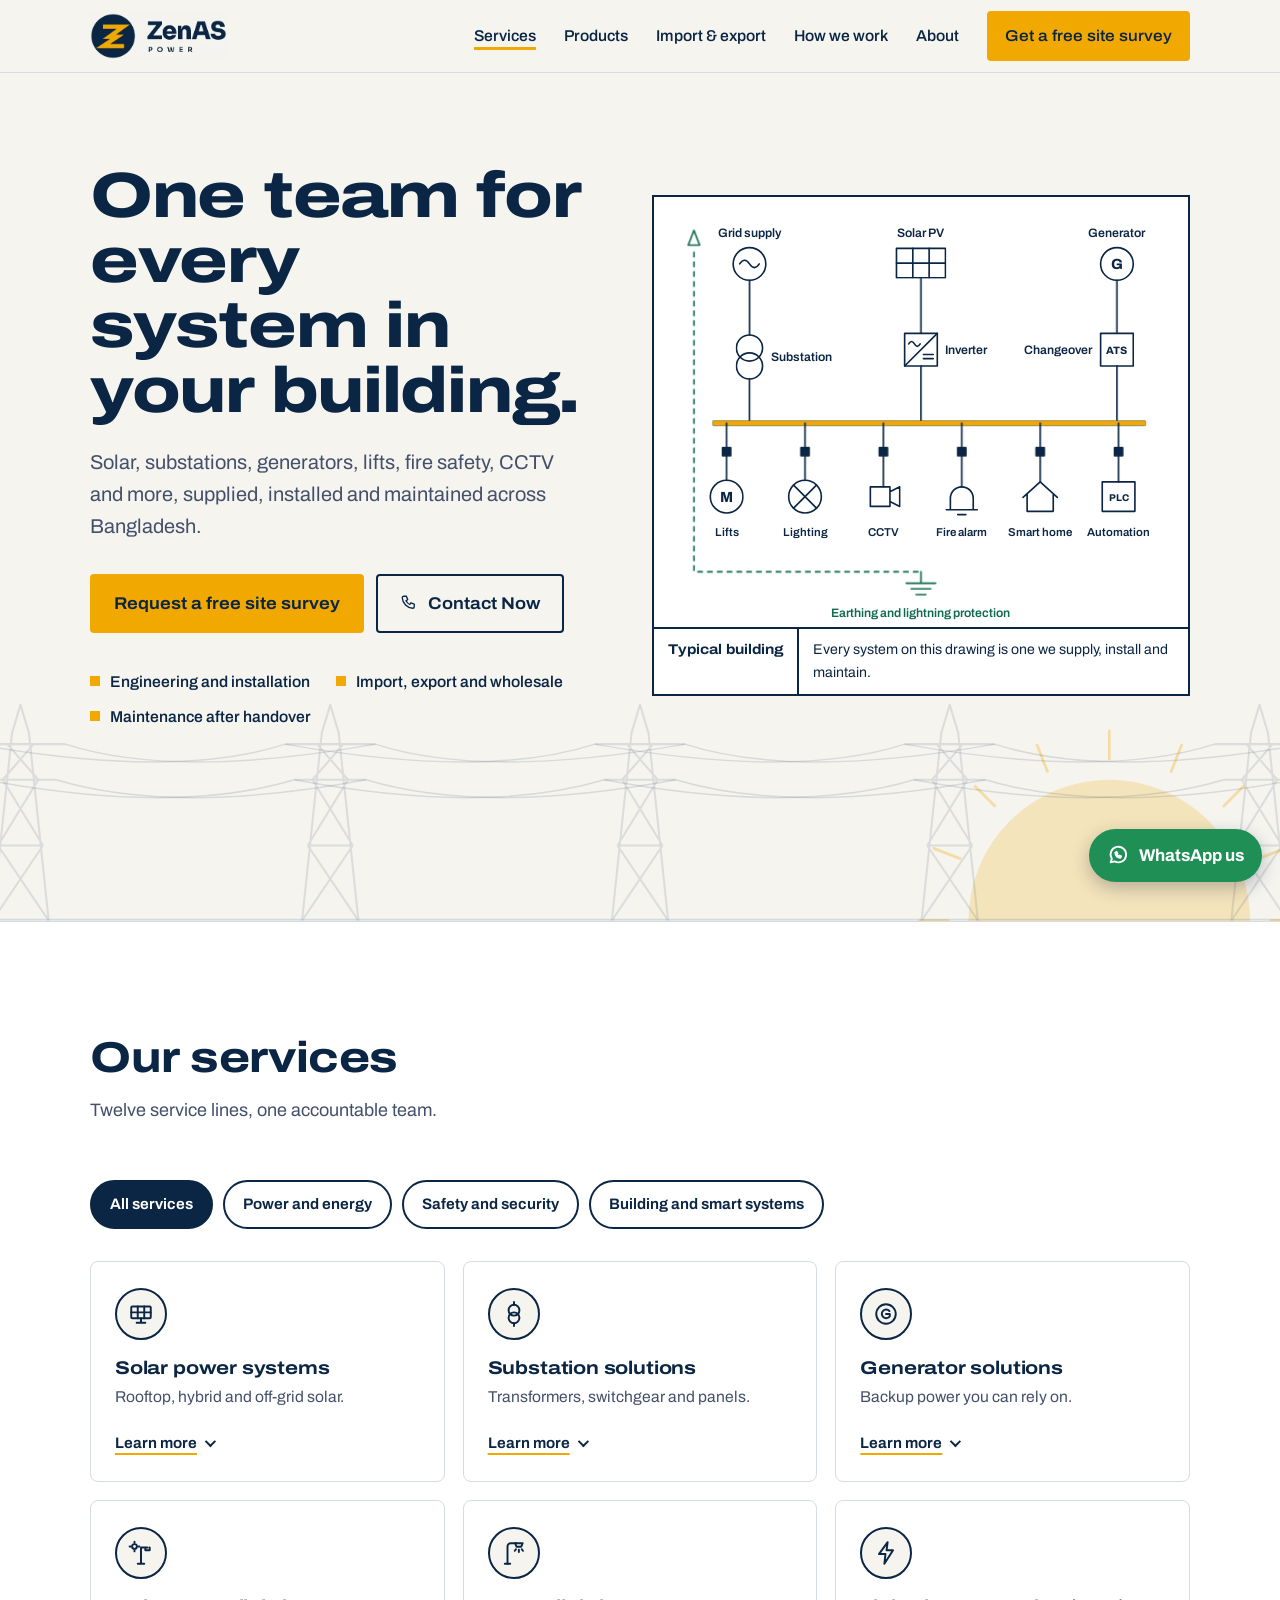
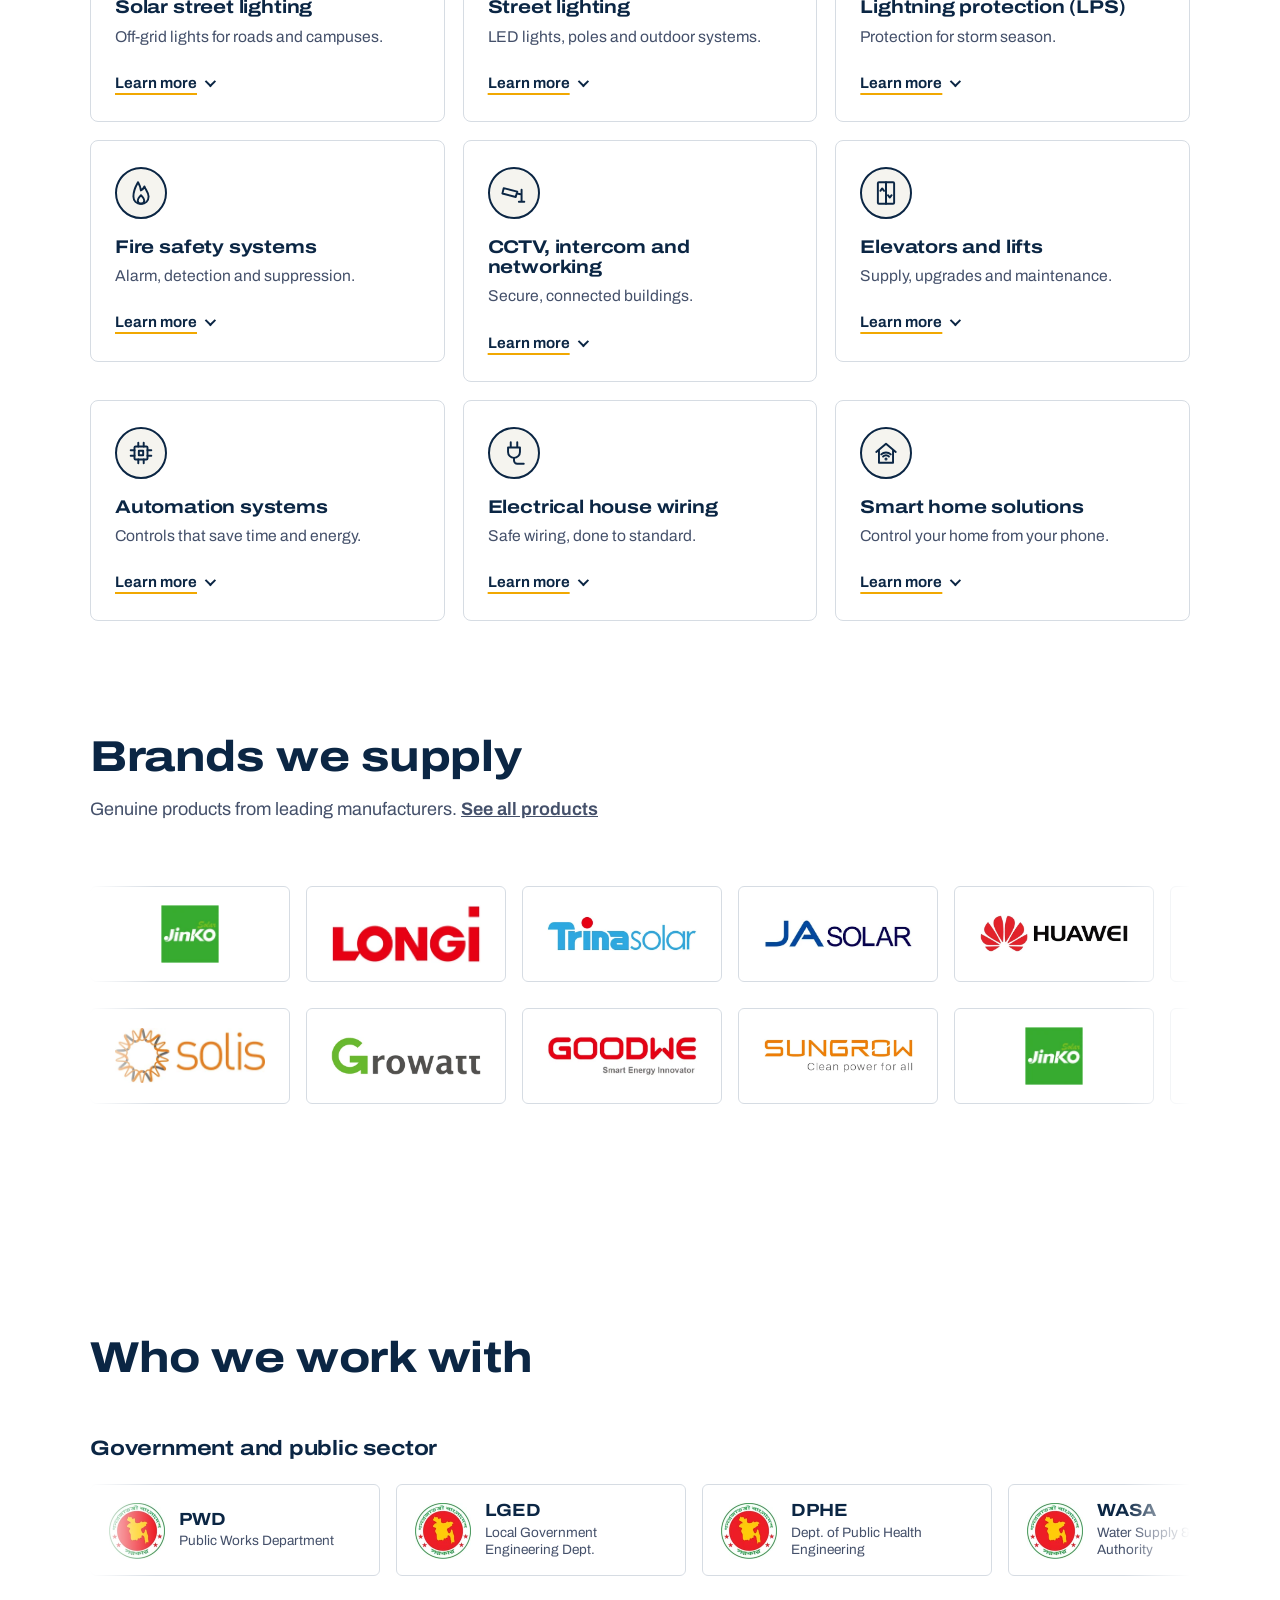
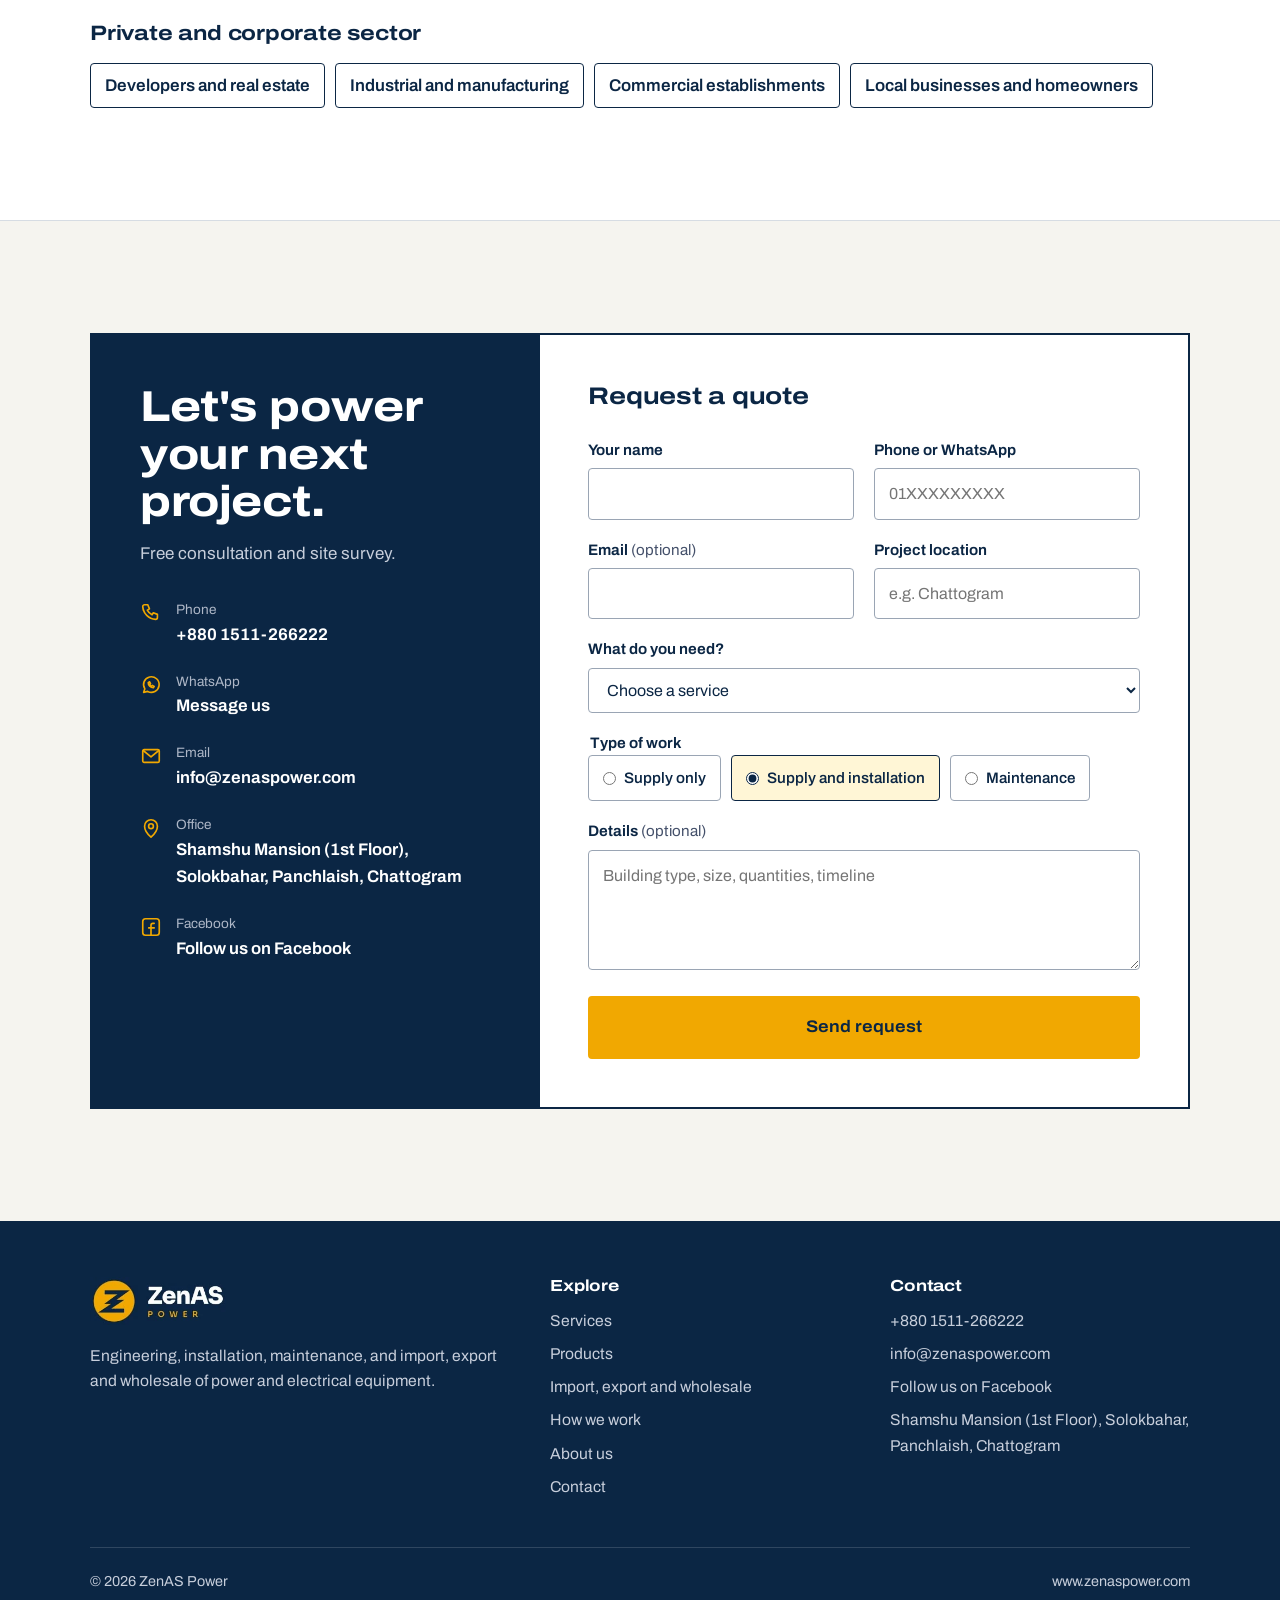
==== index.html @ d32ae698 "Add files via upload" ====
<!doctype html>
<html lang="en" class="no-js">
<head>
<meta charset="utf-8">
<meta name="viewport" content="width=device-width, initial-scale=1">
<title>ZenAS Power | Solar, substations, lifts, fire safety and electrical solutions in Bangladesh</title>
<meta name="description" content="Solar, substations, generators, lifts, fire safety, CCTV and more, supplied, installed and maintained across Bangladesh.">
<meta property="og:title" content="ZenAS Power | Solar, substations, lifts, fire safety and electrical solutions in Bangladesh">
<meta property="og:description" content="Solar, substations, generators, lifts, fire safety, CCTV and more, supplied, installed and maintained across Bangladesh.">
<meta property="og:type" content="website">
<meta name="theme-color" content="#0B2644">
<link rel="icon" href="[data-uri]" type="image/png">
<link rel="apple-touch-icon" href="apple-touch-icon.png">
<link rel="preconnect" href="https://fonts.googleapis.com">
<link rel="preconnect" href="https://fonts.gstatic.com" crossorigin>
<link href="https://fonts.googleapis.com/css2?family=Archivo:wdth,wght@75..125,400..800&display=swap" rel="stylesheet">
<style>
:root{
  --ink:#0B2644;
  --ink-soft:#44506A;
  --paper:#FFFFFF;
  --sheet:#F5F4EF;
  --rule:#D6DCE3;
  --signal:#F1A801;
  --signal-deep:#D39200;
  --earth:#0F6B4F;
  --ring:rgba(241,168,1,.16);
  --wide:118%;
  --max:1180px;
  --pad:clamp(20px,4vw,40px);
  color-scheme:light;
}
*,*::before,*::after{box-sizing:border-box}
html{scroll-behavior:smooth;scroll-padding-top:84px}
@media (prefers-reduced-motion:reduce){html{scroll-behavior:auto}}
body{margin:0;font-family:"Archivo",system-ui,-apple-system,"Segoe UI",Roboto,Arial,sans-serif;font-size:1.0625rem;line-height:1.6;color:var(--ink);background:var(--paper);-webkit-font-smoothing:antialiased}
img,svg{max-width:100%;display:block}
a{color:inherit}
h1,h2,h3,h4{font-stretch:var(--wide);line-height:1.1;margin:0;letter-spacing:-.01em}
h2{font-size:clamp(1.9rem,3.4vw,2.7rem);font-weight:750}
h3{font-size:1.3rem;font-weight:700}
h4{font-size:1.1rem;font-weight:700}
p{margin:0}
.wrap{max-width:var(--max);margin:0 auto;padding:0 var(--pad)}
.section{padding:clamp(64px,9vw,112px) 0}
.section-head{max-width:640px;margin-bottom:clamp(36px,5vw,56px)}
.section-head p{margin-top:14px;color:var(--ink-soft);font-size:1.125rem}
:focus-visible{outline:3px solid var(--signal);outline-offset:3px;border-radius:2px}
.skip{position:absolute;left:-9999px}
.skip:focus{left:16px;top:12px;z-index:100;background:var(--paper);padding:8px 14px}

/* Buttons */
.btn{display:inline-flex;align-items:center;gap:10px;font:inherit;font-weight:650;font-stretch:108%;text-decoration:none;padding:14px 22px;border-radius:4px;border:2px solid var(--ink);cursor:pointer;transition:background .15s,color .15s}
.btn-primary{background:var(--signal);border-color:var(--signal);color:var(--ink)}
.btn-primary:hover{background:var(--signal-deep);border-color:var(--signal-deep)}
.btn-ghost{background:transparent;color:var(--ink)}
.btn-ghost:hover{background:var(--ink);color:var(--paper)}
.btn svg{width:18px;height:18px;flex:none}

/* Header */
.site-header{position:sticky;top:0;z-index:50;background:rgba(245,244,239,.97);backdrop-filter:saturate(1.2) blur(6px);border-bottom:1px solid var(--rule)}
.header-row{display:flex;align-items:center;justify-content:space-between;gap:24px;height:72px}
.brand{display:flex;align-items:center;gap:12px;text-decoration:none}
.brand img{height:46px;width:auto}
.site-footer .brand img{height:48px}
.brand-name{font-weight:800;font-stretch:122%;font-size:1.2rem;letter-spacing:-.01em;line-height:1}
.brand-name small{display:block;font-weight:500;font-stretch:100%;font-size:.72rem;color:var(--ink-soft);margin-top:4px;letter-spacing:0}
.nav{display:flex;align-items:center;gap:28px}
.nav a{text-decoration:none;font-weight:550;font-size:.98rem}
.nav a:not(.btn):hover{text-decoration:underline;text-decoration-color:var(--signal);text-decoration-thickness:3px;text-underline-offset:6px}
.nav .btn{padding:10px 16px}
.nav-toggle{display:none;background:none;border:2px solid var(--ink);border-radius:4px;padding:8px 10px;cursor:pointer}
.nav-toggle svg{width:22px;height:22px}
@media (max-width:980px){
  .nav-toggle{display:block}
  .nav{position:absolute;left:0;right:0;top:72px;background:var(--paper);flex-direction:column;align-items:stretch;gap:0;border-bottom:1px solid var(--rule);display:none;padding:8px var(--pad) 20px}
  .nav.open{display:flex}
  .nav a:not(.btn){padding:14px 0;border-bottom:1px solid var(--rule)}
  .nav .btn{margin-top:16px;justify-content:center}
}

/* Hero */
.hero{position:relative;overflow:hidden;background:var(--sheet);border-bottom:1px solid var(--rule)}
.hero-bg{position:absolute;left:0;right:0;bottom:0;width:100%;height:clamp(160px,22vw,300px);pointer-events:none}
.hero-bg .sun{fill:var(--signal);opacity:.22}
.hero-bg .sun-ray{stroke:var(--signal);stroke-width:3;opacity:.3;stroke-linecap:round}
.hero-bg .tower{fill:none;stroke:var(--ink);stroke-width:2.2;opacity:.11;stroke-linejoin:round}
.hero-bg .wire{fill:none;stroke:var(--ink);stroke-width:1.6;opacity:.12}
.hero-bg .ground{stroke:var(--ink);stroke-width:2;opacity:.12}
.hero-grid{position:relative;z-index:1}
.hero-grid{display:grid;grid-template-columns:minmax(0,1fr) minmax(0,1.08fr);gap:clamp(32px,5vw,72px);align-items:center;padding-top:clamp(48px,7vw,96px);padding-bottom:clamp(110px,15vw,210px)}
.hero h1{font-size:clamp(2.4rem,5vw,4rem);font-weight:800;font-stretch:122%;line-height:1.02;letter-spacing:-.02em}
.hero .lead{margin-top:22px;font-size:clamp(1.1rem,1.6vw,1.25rem);color:var(--ink-soft);max-width:34em}
.hero-actions{display:flex;flex-wrap:wrap;gap:12px;margin-top:32px}
.hero-facts{list-style:none;padding:0;margin:36px 0 0;display:flex;flex-wrap:wrap;gap:10px 26px;font-weight:550;font-size:.98rem}
.hero-facts li{display:flex;align-items:center;gap:10px}
.hero-facts li::before{content:"";width:10px;height:10px;background:var(--signal);flex:none}

.drawing{margin:0;background:var(--paper);border:2px solid var(--ink);padding:clamp(12px,2vw,22px) clamp(12px,2vw,22px) 0}
.drawing figcaption{display:grid;grid-template-columns:auto 1fr;border-top:2px solid var(--ink);margin:0 calc(-1 * clamp(12px,2vw,22px));font-size:.88rem}
.drawing figcaption span{padding:10px 14px}
.drawing figcaption span:first-child{border-right:2px solid var(--ink);font-weight:700;font-stretch:112%}
.sld{width:100%;height:auto}
.sld .w{fill:none;stroke:var(--ink);stroke-width:2;stroke-linecap:round;stroke-dasharray:1;stroke-dashoffset:1;animation:draw .55s ease-out var(--d,0s) forwards}
.sld .bus{stroke-width:6;stroke-linecap:square}
.sld .bus-live{fill:none;stroke:var(--signal);stroke-width:6;stroke-linecap:square;opacity:0;animation:appear .6s ease-out 2s forwards}
.sld .pe{fill:none;stroke:var(--earth);stroke-width:2;stroke-dasharray:7 5;opacity:0;animation:appear .6s ease-out var(--d,0s) forwards}
.sld .sym{opacity:0;animation:appear .45s ease-out var(--d,0s) forwards}
.sld .sym :is(path,circle,rect,line){fill:none;stroke:var(--ink);stroke-width:2;stroke-linejoin:round;stroke-linecap:round}
.sld .sym .fill{fill:var(--ink)}
.sld .sym.earthsym :is(path,line){stroke:var(--earth)}
.sld text{font-family:"Archivo",system-ui,sans-serif;font-size:15px;font-weight:600;fill:var(--ink);stroke:none}
.sld .loads text:not(.glyph):not([style]){font-size:14px}
.sld text.glyph{font-size:18px;font-weight:750}
.sld text.earth-t{fill:var(--earth)}
@keyframes draw{to{stroke-dashoffset:0}}
@keyframes appear{to{opacity:1}}
@media (prefers-reduced-motion:reduce){
  .sld .w{stroke-dasharray:none;stroke-dashoffset:0;animation:none}
  .sld .sym,.sld .pe,.sld .bus-live{opacity:1;animation:none}
}
@media (max-width:900px){.hero-grid{grid-template-columns:1fr}}

/* Services */
.svc-group{display:grid;grid-template-columns:minmax(0,.8fr) minmax(0,2fr);gap:clamp(24px,4vw,64px);padding:40px 0;border-top:2px solid var(--ink)}
.svc-group:last-child{border-bottom:2px solid var(--ink)}
.svc-intro p{margin-top:12px;color:var(--ink-soft)}
.svc-list{display:grid;grid-template-columns:repeat(2,minmax(0,1fr));gap:36px 40px}
.svc{display:grid;grid-template-columns:44px 1fr;gap:4px 16px}
.svc-icon{width:44px;height:44px;border:2px solid var(--ink);border-radius:50%;display:grid;place-items:center;grid-row:span 3}
.svc-icon svg{width:24px;height:24px;fill:none;stroke:var(--ink);stroke-width:1.8;stroke-linecap:round;stroke-linejoin:round}
.svc > :not(.svc-icon){grid-column:2}
.svc p{color:var(--ink-soft);font-size:1rem}
.tags{display:flex;flex-wrap:wrap;gap:6px;margin-top:10px;padding:0;list-style:none}
.tags li{font-size:.8rem;font-weight:600;padding:3px 9px;border:1px solid var(--rule);border-radius:3px;background:var(--sheet)}
.svc-link{justify-self:start;margin-top:10px;font-weight:650;font-size:.95rem;text-decoration:underline;text-decoration-color:var(--signal);text-decoration-thickness:2px;text-underline-offset:5px}
.svc-link:hover{text-decoration-thickness:4px}
@media (max-width:900px){.svc-group{grid-template-columns:1fr}.svc-list{grid-template-columns:1fr}}

/* Trading */
.trading{background:var(--ink);color:var(--paper)}
.trading .section-head p{color:#C7CEDB}
.trade-cols{display:grid;grid-template-columns:repeat(3,minmax(0,1fr));gap:0}
.trade-cols > div{padding:28px 28px 30px 0;border-top:3px solid var(--signal)}
.trade-cols > div + div{padding-left:28px;border-left:1px solid rgba(255,255,255,.18)}
.trade-cols h3{font-size:1.6rem;margin-bottom:12px}
.trade-cols p{color:#C7CEDB}
.trade-note{margin-top:48px;padding:26px 28px;background:rgba(255,255,255,.06);border-left:6px solid var(--signal);display:flex;flex-wrap:wrap;gap:16px 32px;align-items:center;justify-content:space-between}
.trade-note strong{font-stretch:112%;font-size:1.2rem;display:block;margin-bottom:4px}
.trade-note p{color:#C7CEDB;max-width:46em}
@media (max-width:800px){.trade-cols{grid-template-columns:1fr}.trade-cols > div + div{padding-left:0;border-left:0}.trade-cols > div{padding-right:0}}

/* Products table */
.schedule{width:100%;border-collapse:collapse;font-size:1rem}
.schedule caption{text-align:left;caption-side:bottom;padding-top:16px;color:var(--ink-soft);font-size:.95rem}
.schedule th,.schedule td{text-align:left;vertical-align:top;padding:16px 18px 16px 0;border-bottom:1px solid var(--rule)}
.schedule thead th{border-bottom:2px solid var(--ink);font-stretch:110%;font-size:.9rem;padding-bottom:10px}
.schedule tbody th{font-weight:700;font-stretch:108%;width:24%}
.schedule td.brands{width:26%;color:var(--ink-soft)}
.schedule td ul{margin:0;padding:0;list-style:none}
.schedule td li + li{margin-top:2px}
@media (max-width:760px){
  .schedule thead{display:none}
  .schedule,.schedule tbody,.schedule tr,.schedule th,.schedule td{display:block;width:100%!important}
  .schedule caption{display:block;width:100%}
  .schedule tr{padding:16px 0;border-bottom:1px solid var(--rule)}
  .schedule th,.schedule td{border:0;padding:0}
  .schedule tbody th{font-size:1.1rem;margin-bottom:6px}
  .schedule td.brands:not(:empty){margin-top:8px;font-size:.95rem}
  .schedule td.brands:not(:empty)::before{content:"Brands: ";font-weight:650;color:var(--ink)}
}

/* Process */
.process{background:var(--sheet);border-top:1px solid var(--rule);border-bottom:1px solid var(--rule)}
.steps{list-style:none;margin:0;padding:0;display:grid;grid-template-columns:repeat(6,minmax(0,1fr));position:relative;counter-reset:step}
.steps::before{content:"";position:absolute;left:22px;right:22px;top:21px;height:3px;background:var(--ink)}
.steps li{position:relative;padding-right:18px;counter-increment:step}
.steps li::before{content:counter(step);position:relative;display:grid;place-items:center;width:44px;height:44px;border-radius:50%;background:var(--paper);border:3px solid var(--ink);font-weight:800;font-stretch:115%;margin-bottom:18px}
.steps li:last-child::before{background:var(--signal)}
.steps h3{font-size:1.1rem}
.steps p{margin-top:6px;color:var(--ink-soft);font-size:.98rem}
.support{margin-top:56px;display:grid;grid-template-columns:minmax(0,.8fr) minmax(0,2fr);gap:clamp(24px,4vw,64px);border-top:2px solid var(--ink);padding-top:32px}
.support p{color:var(--ink-soft);font-size:1.1rem}
@media (max-width:900px){
  .steps{grid-template-columns:1fr;gap:26px}
  .steps::before{left:20px;right:auto;top:22px;bottom:22px;width:3px;height:auto}
  .steps li{display:grid;grid-template-columns:44px 1fr;column-gap:18px;padding:0}
  .steps li::before{grid-row:span 2;margin:0}
  .support{grid-template-columns:1fr}
}

/* Clients */
.clients-grid{display:grid;grid-template-columns:minmax(0,2fr) minmax(0,1fr);gap:clamp(32px,5vw,72px)}
.clients-grid h3{padding-bottom:14px;border-bottom:2px solid var(--ink);margin-bottom:8px}
.gov{list-style:none;margin:0;padding:0;display:grid;grid-template-columns:repeat(3,minmax(0,1fr));column-gap:28px}
.gov li,.pvt li{padding:14px 0;border-bottom:1px solid var(--rule)}
.gov b{display:block;font-stretch:115%;font-size:1.15rem}
.gov span{color:var(--ink-soft);font-size:.95rem}
.pvt{list-style:none;margin:0;padding:0;font-weight:600}
@media (max-width:900px){.clients-grid{grid-template-columns:1fr}.gov{grid-template-columns:repeat(2,minmax(0,1fr))}}
@media (max-width:480px){.gov{grid-template-columns:1fr}}

/* Why + About */
.why{display:grid;grid-template-columns:repeat(3,minmax(0,1fr));gap:40px 48px;margin:0;padding:0;list-style:none}
.why li{border-left:4px solid var(--signal);padding-left:18px}
.why p{color:var(--ink-soft);margin-top:6px}
@media (max-width:900px){.why{grid-template-columns:repeat(2,minmax(0,1fr))}}
@media (max-width:560px){.why{grid-template-columns:1fr}}
.about{border-top:1px solid var(--rule)}
.about-grid{display:grid;grid-template-columns:minmax(0,1.2fr) minmax(0,1fr);gap:clamp(32px,5vw,80px)}
.about-grid .body p + p{margin-top:16px}
.about-grid .body p{font-size:1.125rem;max-width:36em}
.mvv{margin:0;display:grid;gap:22px}
.mvv div{padding-bottom:22px;border-bottom:1px solid var(--rule)}
.mvv dt{font-weight:750;font-stretch:112%;margin-bottom:6px}
.mvv dd{margin:0;color:var(--ink-soft)}
@media (max-width:900px){.about-grid{grid-template-columns:1fr}}

/* Contact */
.contact{background:var(--sheet);border-top:1px solid var(--rule)}
.contact-grid{display:grid;grid-template-columns:minmax(0,.9fr) minmax(0,1.3fr);border:2px solid var(--ink);background:var(--paper)}
.contact-info{background:var(--ink);color:var(--paper);padding:clamp(28px,4vw,48px)}
.contact-info h2{color:var(--paper)}
.contact-info > p{color:#C7CEDB;margin-top:14px}
.contact-list{list-style:none;margin:32px 0 0;padding:0;display:grid;gap:22px}
.contact-list li{display:grid;grid-template-columns:22px 1fr;gap:14px}
.contact-list svg{width:22px;height:22px;fill:none;stroke:var(--signal);stroke-width:1.8;stroke-linecap:round;stroke-linejoin:round;margin-top:3px}
.contact-list .k{display:block;font-size:.85rem;color:#AEB7C7}
.contact-list a,.contact-list .v{font-weight:650;font-size:1.05rem;text-decoration:none}
.contact-list a:hover{text-decoration:underline;text-decoration-color:var(--signal)}
.form{padding:clamp(28px,4vw,48px)}
.form h3{font-size:1.5rem}
.form > p{color:var(--ink-soft);margin-top:8px}
.fields{display:grid;grid-template-columns:1fr 1fr;gap:18px 20px;margin-top:28px}
.field{display:grid;gap:6px}
.field.full{grid-column:1/-1}
.field label,.field legend{font-weight:650;font-size:.95rem}
.field .opt{font-weight:400;color:var(--ink-soft)}
.field input,.field select,.field textarea{font:inherit;font-size:1rem;color:var(--ink);background:var(--paper);border:1.5px solid #9AA5B4;border-radius:4px;padding:12px 14px;width:100%}
.field textarea{min-height:120px;resize:vertical}
.field input:focus,.field select:focus,.field textarea:focus{outline:3px solid var(--signal);outline-offset:0;border-color:var(--ink)}
fieldset.field{border:0;padding:0;margin:0}
.choices{display:flex;flex-wrap:wrap;gap:10px}
.choices label{display:flex;align-items:center;gap:8px;font-weight:550;border:1.5px solid #9AA5B4;border-radius:4px;padding:10px 14px;cursor:pointer}
.choices input{accent-color:var(--ink);width:auto;margin:0}
.choices label:has(input:checked){border-color:var(--ink);background:#FFF6D6}
.form .btn{margin-top:26px;width:100%;justify-content:center;font-size:1.05rem;padding:16px}
.form-note{margin-top:12px;font-size:.9rem;color:var(--ink-soft);text-align:center}
.hidden{position:absolute;left:-9999px}
@media (max-width:900px){.contact-grid{grid-template-columns:1fr}}
@media (max-width:560px){.fields{grid-template-columns:1fr}}


/* Logos */
.logos{list-style:none;margin:0;padding:0;display:grid;grid-template-columns:repeat(auto-fill,minmax(150px,1fr));gap:14px}
.logo{height:118px;border:1px solid var(--rule);background:#fff;display:flex;flex-direction:column;align-items:center;justify-content:center;gap:8px;padding:14px;text-align:center}
.logo img{max-height:58px;max-width:100%;object-fit:contain}
.logo b{display:none;font-stretch:115%;font-size:1.25rem;line-height:1.1}
.logo span{font-size:.8rem;color:var(--ink-soft);line-height:1.3}
.logo.nologo img{display:none}
.logo.nologo b{display:block}
.brands{margin-top:48px}
.brands h3,.clients-sub{margin-bottom:18px}
.brands .logo{height:92px}
.pvt-list{display:flex;flex-wrap:wrap;gap:10px;list-style:none;margin:0;padding:0}
.pvt-list li{border:1.5px solid var(--ink);border-radius:4px;padding:8px 14px;font-weight:600}
.values{display:flex;flex-wrap:wrap;gap:10px;list-style:none;margin:22px 0 0;padding:0}
.values li{background:var(--sheet);border-left:4px solid var(--signal);padding:8px 14px;font-weight:600}
.svc{grid-template-columns:44px 1fr}
.svc-icon{grid-row:span 2}


/* Government marquee */
.marquee{display:flex;overflow:hidden;gap:16px;-webkit-mask-image:linear-gradient(90deg,transparent,#000 6%,#000 94%,transparent);mask-image:linear-gradient(90deg,transparent,#000 6%,#000 94%,transparent)}
.marquee-track{display:flex;gap:16px;list-style:none;margin:0;padding:6px 0;flex:none;animation:slide 38s linear infinite}
.marquee:hover .marquee-track{animation-play-state:paused}
@keyframes slide{to{transform:translateX(calc(-100% - 16px))}}
.gov-tile{display:flex;align-items:center;gap:14px;width:290px;flex:none;background:#fff;border:1px solid var(--rule);border-radius:6px;padding:16px 18px}
.gov-tile img{width:56px;height:56px;flex:none}
.gov-tile b{display:block;font-stretch:112%;font-size:1.1rem;line-height:1.15}
.gov-tile span{display:block;font-size:.85rem;color:var(--ink-soft);line-height:1.3;margin-top:2px}
@media (prefers-reduced-motion:reduce){
  .marquee{flex-wrap:wrap;-webkit-mask-image:none;mask-image:none}
  .marquee-track{animation:none;flex-wrap:wrap}
  .marquee-track[aria-hidden]{display:none}
}


.brand-rows{display:grid;gap:14px}
.marquee.reverse .marquee-track{animation-direction:reverse;animation-duration:44s}
.brand-tile{width:200px;height:96px;flex:none;display:grid;place-items:center;background:#fff;border:1px solid var(--rule);border-radius:6px;padding:14px 20px}
.brand-tile img{max-height:58px;max-width:100%;object-fit:contain}

.seal{width:56px;height:56px;flex:none;background:url([data-uri]) center/contain no-repeat}
.bl-jinko{width:58px;height:58px;background:url([data-uri]) center/contain no-repeat}
.bl-longi{width:150px;height:58px;background:url([data-uri]) center/contain no-repeat}
.bl-trina{width:150px;height:35px;background:url([data-uri]) center/contain no-repeat}
.bl-ja-solar{width:150px;height:29px;background:url([data-uri]) center/contain no-repeat}
.bl-huawei{width:150px;height:37px;background:url([data-uri]) center/contain no-repeat}
.bl-solis{width:150px;height:55px;background:url([data-uri]) center/contain no-repeat}
.bl-growatt{width:150px;height:38px;background:url([data-uri]) center/contain no-repeat}
.bl-goodwe{width:150px;height:40px;background:url([data-uri]) center/contain no-repeat}
.bl-sungrow{width:150px;height:34px;background:url([data-uri]) center/contain no-repeat}

/* Services v2 */
.filters{display:flex;flex-wrap:wrap;gap:10px;margin-bottom:32px}
.filter{font:inherit;font-weight:650;font-size:.95rem;padding:10px 18px;border-radius:999px;border:2px solid var(--ink);background:transparent;color:var(--ink);cursor:pointer;transition:background .2s,color .2s}
.filter:hover{background:rgba(11,38,68,.06)}
.filter[aria-pressed="true"]{background:var(--ink);color:#fff}
.svc-grid{display:grid;grid-template-columns:repeat(3,minmax(0,1fr));gap:18px;align-items:start}
.svc-card{position:relative;background:#fff;border:1px solid var(--rule);border-radius:8px;padding:26px 24px 20px;overflow:hidden;transition:border-color .25s,box-shadow .25s,transform .25s}
.svc-card::before{content:"";position:absolute;left:0;top:0;height:4px;width:100%;background:var(--signal);transform:scaleX(0);transform-origin:left;transition:transform .35s ease}
.svc-card:hover{border-color:var(--ink);box-shadow:0 10px 26px rgba(11,38,68,.10);transform:translateY(-3px)}
.svc-card:hover::before,.svc-card.open::before{transform:scaleX(1)}
.svc-card .svc-icon{width:52px;height:52px;margin-bottom:18px;background:var(--sheet);border:2px solid var(--ink);transition:background .25s,transform .35s}
.svc-card .svc-icon svg{width:26px;height:26px}
.svc-card:hover .svc-icon{background:var(--signal);transform:rotate(-8deg) scale(1.06)}
.svc-card h3{font-size:1.15rem}
.svc-card > p{margin-top:6px;color:var(--ink-soft);font-size:.98rem}
.more{margin-top:16px;font:inherit;font-weight:650;font-size:.95rem;color:var(--ink);background:none;border:0;padding:6px 0;cursor:pointer;display:inline-flex;align-items:center;gap:8px;text-decoration:underline;text-decoration-color:var(--signal);text-decoration-thickness:2px;text-underline-offset:5px}
.chev{width:8px;height:8px;border-right:2px solid currentColor;border-bottom:2px solid currentColor;transform:rotate(45deg) translateY(-2px);transition:transform .3s}
.more[aria-expanded="true"] .chev{transform:rotate(-135deg) translateY(-2px)}
.svc-detail{display:grid;grid-template-rows:0fr;transition:grid-template-rows .35s ease}
.svc-detail > div{overflow:hidden}
.svc-card.open .svc-detail{grid-template-rows:1fr}
.svc-detail p{margin-top:12px;color:var(--ink-soft);font-size:.96rem}
.svc-detail .svc-link{display:inline-block;margin:14px 0 4px}
.svc-card.hide{display:none}
.js .reveal{opacity:0;transform:translateY(22px)}
.js .reveal.in{opacity:1;transform:none;transition:opacity .55s ease calc(var(--i,0) * 90ms),transform .55s ease calc(var(--i,0) * 90ms),border-color .25s,box-shadow .25s}
.svc-card.pop{animation:pop .4s ease both}
@keyframes pop{from{opacity:0;transform:scale(.96)}to{opacity:1;transform:none}}
@media (max-width:980px){.svc-grid{grid-template-columns:repeat(2,minmax(0,1fr))}}
@media (max-width:620px){.svc-grid{grid-template-columns:1fr}}
@media (prefers-reduced-motion:reduce){
  .js .reveal{opacity:1;transform:none}
  .svc-card,.svc-card::before,.svc-card .svc-icon,.svc-detail,.chev{transition:none}
  .svc-card:hover{transform:none}.svc-card:hover .svc-icon{transform:none}
  .svc-card.pop{animation:none}
}
.about-text p{font-size:1.08rem;max-width:44em}
.about-text p + p{margin-top:14px}


/* Multi-page additions */
.nav a[aria-current="page"]{text-decoration:underline;text-decoration-color:var(--signal);text-decoration-thickness:3px;text-underline-offset:6px}
.page-hero{position:relative;overflow:hidden;background:var(--sheet);border-bottom:1px solid var(--rule)}
.page-hero .hero-bg{height:clamp(110px,14vw,190px);opacity:.9}
.page-hero-inner{position:relative;z-index:1;padding-top:clamp(44px,6vw,80px);padding-bottom:clamp(100px,12vw,170px)}
.crumbs{font-size:.92rem;color:var(--ink-soft);margin-bottom:14px}
.crumbs a{text-decoration:none;font-weight:600}
.crumbs a:hover{text-decoration:underline}
.page-hero h1{font-size:clamp(2.2rem,4.6vw,3.6rem);font-weight:800;font-stretch:122%;line-height:1.04;letter-spacing:-.02em;max-width:16em}
.page-hero p{margin-top:16px;font-size:clamp(1.05rem,1.5vw,1.2rem);color:var(--ink-soft);max-width:38em}
.cta-band{background:var(--ink);color:#fff}
.cta-band .wrap{display:flex;flex-wrap:wrap;gap:20px 40px;align-items:center;justify-content:space-between;padding-top:48px;padding-bottom:48px}
.cta-band h2{color:#fff;font-size:clamp(1.5rem,2.6vw,2.1rem)}
.cta-band p{color:#C7CEDB;margin-top:8px}
.cta-actions{display:flex;flex-wrap:wrap;gap:12px}
.cta-band .btn-ghost{color:#fff;border-color:#fff}
.cta-band .btn-ghost:hover{background:#fff;color:var(--ink)}
.brands-home{padding-top:0}
/* Products page */
.prod-grid{display:grid;grid-template-columns:repeat(3,minmax(0,1fr));gap:18px;align-items:stretch}
.prod{position:relative;background:#fff;border:1px solid var(--rule);border-radius:8px;padding:24px;overflow:hidden;transition:border-color .25s,box-shadow .25s,transform .25s}
.prod::after{content:"";position:absolute;right:-40px;top:-40px;width:120px;height:120px;border-radius:50%;background:radial-gradient(circle,rgba(241,168,1,.35),rgba(241,168,1,0) 70%);opacity:0;transform:scale(.6);transition:opacity .35s,transform .45s}
.prod:hover{border-color:var(--ink);box-shadow:0 12px 28px rgba(11,38,68,.10);transform:translateY(-4px)}
.prod:hover::after{opacity:1;transform:scale(1.4)}
.prod-top{display:flex;align-items:center;gap:14px;margin-bottom:14px}
.prod-icon{width:50px;height:50px;flex:none;border-radius:50%;display:grid;place-items:center;background:var(--sheet);border:2px solid var(--ink);transition:background .25s,transform .45s}
.prod-icon svg{width:26px;height:26px;fill:none;stroke:var(--ink);stroke-width:1.8;stroke-linecap:round;stroke-linejoin:round}
.prod:hover .prod-icon{background:var(--signal);transform:rotate(360deg)}
.prod h3{font-size:1.12rem}
.prod ul{list-style:none;margin:0;padding:0;display:grid;gap:7px}
.prod li{position:relative;padding-left:18px;color:var(--ink-soft);font-size:.97rem}
.prod li::before{content:"";position:absolute;left:0;top:.62em;width:8px;height:3px;background:var(--signal);transition:width .3s}
.prod:hover li::before{width:12px}
.prod .prod-brands{margin-top:14px;padding-top:12px;border-top:1px dashed var(--rule);font-size:.88rem;color:var(--ink-soft)}
.prod .prod-brands b{color:var(--ink)}
.js .prod.reveal li{opacity:0;transform:translateX(-8px)}
.js .prod.reveal.in li{opacity:1;transform:none;transition:opacity .4s ease,transform .4s ease}
.js .prod.reveal.in li:nth-child(1){transition-delay:calc(var(--i,0)*90ms + 250ms)}
.js .prod.reveal.in li:nth-child(2){transition-delay:calc(var(--i,0)*90ms + 330ms)}
.js .prod.reveal.in li:nth-child(3){transition-delay:calc(var(--i,0)*90ms + 410ms)}
.prod-note{margin-top:28px;color:var(--ink-soft)}
@media (max-width:980px){.prod-grid{grid-template-columns:repeat(2,minmax(0,1fr))}}
@media (max-width:620px){.prod-grid{grid-template-columns:1fr}}
@media (prefers-reduced-motion:reduce){
  .js .prod.reveal li{opacity:1;transform:none}
  .prod,.prod::after,.prod-icon{transition:none}.prod:hover{transform:none}.prod:hover .prod-icon{transform:none}
}
/* Trading page */
.trade-page .trade-cols > div{border-top-color:var(--signal)}
.trade-list{margin-top:48px;display:grid;grid-template-columns:repeat(4,minmax(0,1fr));gap:12px;list-style:none;padding:0}
.trade-list li{background:rgba(255,255,255,.06);border-left:4px solid var(--signal);padding:12px 14px;color:#E3E7EE;font-weight:550;font-size:.95rem}
@media (max-width:900px){.trade-list{grid-template-columns:repeat(2,minmax(0,1fr))}}
@media (max-width:520px){.trade-list{grid-template-columns:1fr}}

/* Footer */
.site-footer{background:var(--ink);color:#C7CEDB;padding:56px 0 32px;font-size:.98rem}
.footer-grid{display:grid;grid-template-columns:1.4fr 1fr 1fr;gap:40px}
.site-footer .brand{color:var(--paper)}
.site-footer .brand-name small{color:#AEB7C7}
.site-footer h4{color:var(--paper);font-size:1rem;margin-bottom:14px}
.site-footer ul{list-style:none;margin:0;padding:0;display:grid;gap:8px}
.site-footer a{text-decoration:none}
.site-footer a:hover{color:var(--paper);text-decoration:underline}
.footer-about{margin-top:18px;max-width:30em}
.footer-bottom{margin-top:48px;padding-top:22px;border-top:1px solid rgba(255,255,255,.15);display:flex;flex-wrap:wrap;justify-content:space-between;gap:12px;font-size:.9rem}
@media (max-width:800px){.footer-grid{grid-template-columns:1fr}}

/* WhatsApp */
.wa{position:fixed;right:18px;bottom:18px;z-index:60;display:flex;align-items:center;gap:10px;background:#1F8F55;color:#fff;text-decoration:none;font-weight:700;padding:13px 18px;border-radius:999px;box-shadow:0 6px 18px rgba(20,33,61,.28)}
.wa svg{width:22px;height:22px;fill:none;stroke:#fff;stroke-width:2;stroke-linecap:round;stroke-linejoin:round}
.wa:hover{background:#177345}
@media (max-width:480px){.wa span{display:none}.wa{padding:14px}}
</style>
</head>
<body>
<script>document.documentElement.classList.replace("no-js","js")</script>
<a class="skip" href="#main">Skip to content</a>
<!-- Icon sprite -->
<svg width="0" height="0" style="position:absolute" aria-hidden="true">
  <symbol id="i-solar" viewBox="0 0 24 24"><rect x="3" y="5" width="18" height="11" rx="1"/><path d="M3 10.5h18M9 5v11M15 5v11M12 16v4M8 20h8"/></symbol>
  <symbol id="i-solarlight" viewBox="0 0 24 24"><path d="M12 22V7h6M9 22h6M16 7v2.5h4V7"/><circle cx="6" cy="6" r="2.2"/><path d="M6 1.5v1M6 9.5v1M1.5 6h1M9.5 6h1"/></symbol>
  <symbol id="i-lps" viewBox="0 0 24 24"><path d="M13.5 2L5.5 13h6l-1 9 8-12.5h-6z"/></symbol>
  <symbol id="i-substation" viewBox="0 0 24 24"><circle cx="12" cy="8.5" r="5"/><circle cx="12" cy="15.5" r="5"/><path d="M12 1v2.5M12 20.5V23"/></symbol>
  <symbol id="i-generator" viewBox="0 0 24 24"><circle cx="12" cy="12" r="9"/><path d="M15.2 9.3a4 4 0 1 0 .3 4.7V12H12"/></symbol>
  <symbol id="i-lift" viewBox="0 0 24 24"><rect x="4.5" y="2" width="15" height="20" rx="1"/><path d="M12 2v20M6.8 10l1.7-2.2 1.7 2.2M13.8 14l1.7 2.2 1.7-2.2"/></symbol>
  <symbol id="i-cctv" viewBox="0 0 24 24"><path d="M2.5 7.5l12.5 3.2-1.4 5L1.3 12.4z"/><path d="M15 12.4l4 1V9M19 9v11M16.5 20h5"/></symbol>
  <symbol id="i-street" viewBox="0 0 24 24"><path d="M6 22V6a3 3 0 0 1 3-3h5"/><path d="M13 3h7l-1.3 3.2h-4.4z"/><path d="M3.5 22h5M16.5 9v2M13.8 8.5l-1 1.5M19.2 8.5l1 1.5"/></symbol>
  <symbol id="i-auto" viewBox="0 0 24 24"><rect x="6" y="6" width="12" height="12" rx="1"/><path d="M9.5 2.5V6M14.5 2.5V6M9.5 18v3.5M14.5 18v3.5M2.5 9.5H6M2.5 14.5H6M18 9.5h3.5M18 14.5h3.5"/><rect x="10" y="10" width="4" height="4"/></symbol>
  <symbol id="i-fire" viewBox="0 0 24 24"><path d="M12 22c4.2 0 7-2.7 7-6.8 0-3.9-2.7-5.9-3.8-9.2-1 2.1-2 3.1-3.3 3.6C11.6 7 10.6 4.2 9.3 2 7.1 6 5 9 5 15.2 5 19.3 7.8 22 12 22z"/><path d="M12 22c-1.8 0-3-1.2-3-3 0-2 1.5-3 3-5 1.5 2 3 3 3 5 0 1.8-1.2 3-3 3z"/></symbol>
  <symbol id="i-wiring" viewBox="0 0 24 24"><path d="M9 2v5M15 2v5M6.5 7h11v4a5.5 5.5 0 0 1-11 0z"/><path d="M12 16.5V19a3 3 0 0 0 3 3h6"/></symbol>
  <symbol id="i-smart" viewBox="0 0 24 24"><path d="M3 11l9-7.5 9 7.5M5.5 9v12h13V9"/><path d="M9.3 15.2a3.8 3.8 0 0 1 5.4 0M7.6 13.3a6.2 6.2 0 0 1 8.8 0"/><circle cx="12" cy="17.6" r=".5"/></symbol>
  <symbol id="i-phone" viewBox="0 0 24 24"><path d="M5 3h3.5l1.8 4.5-2.3 1.4a11 11 0 0 0 5.1 5.1l1.4-2.3L19 13.5V17a2 2 0 0 1-2 2A15 15 0 0 1 3 5a2 2 0 0 1 2-2z"/></symbol>
  <symbol id="i-chat" viewBox="0 0 24 24"><path d="M4 20l1.3-3.8A8.5 8.5 0 1 1 8.4 19z"/><path d="M9 9.5c0 3 2.5 5.5 5.5 5.5l1-1.5-2-1-1 1a4 4 0 0 1-2-2l1-1-1-2z"/></symbol>
  <symbol id="i-mail" viewBox="0 0 24 24"><rect x="3" y="5" width="18" height="14" rx="1.5"/><path d="M3.5 6l8.5 7 8.5-7"/></symbol>
  <symbol id="i-pin" viewBox="0 0 24 24"><path d="M12 22s7-6.2 7-12a7 7 0 0 0-14 0c0 5.8 7 12 7 12z"/><circle cx="12" cy="10" r="2.6"/></symbol>
  <symbol id="i-fb" viewBox="0 0 24 24"><rect x="3" y="3" width="18" height="18" rx="3"/><path d="M15.5 8H14a2 2 0 0 0-2 2v11M9.5 13h6"/></symbol>
  <symbol id="i-battery" viewBox="0 0 24 24"><rect x="2.5" y="7" width="16.5" height="11" rx="1.5"/><path d="M19 10.5h2.5v4H19M11.8 9l-2.6 4h3.6l-2.6 4"/></symbol>
</svg>

<header class="site-header">
  <div class="wrap header-row">
    <a class="brand" href="index.html"><img src="[data-uri]" alt="ZenAS Power" width="357" height="120"></a>
    <button class="nav-toggle" aria-expanded="false" aria-controls="nav" aria-label="Open menu">
      <svg viewBox="0 0 24 24" fill="none" stroke="currentColor" stroke-width="2"><path d="M3 6h18M3 12h18M3 18h18"/></svg>
    </button>
    <nav class="nav" id="nav" aria-label="Main">
      <a href="index.html#services" aria-current="page">Services</a><a href="products.html">Products</a><a href="trading.html">Import &amp; export</a><a href="process.html">How we work</a><a href="about.html">About</a>
      <a class="btn btn-primary" href="index.html#contact">Get a free site survey</a>
    </nav>
  </div>
</header>
<main id="main">
<span id="top"></span>
<section class="hero">
  <svg class="hero-bg" viewBox="0 0 1600 300" preserveAspectRatio="xMidYMax slice" aria-hidden="true"><circle class="sun" cx="1300" cy="300" r="150"/><line class="sun-ray" x1="1128" y1="300" x2="1098" y2="300"/><line class="sun-ray" x1="1141" y1="234" x2="1113" y2="223"/><line class="sun-ray" x1="1178" y1="178" x2="1157" y2="157"/><line class="sun-ray" x1="1234" y1="141" x2="1223" y2="113"/><line class="sun-ray" x1="1300" y1="128" x2="1300" y2="98"/><line class="sun-ray" x1="1366" y1="141" x2="1377" y2="113"/><line class="sun-ray" x1="1422" y1="178" x2="1443" y2="157"/><line class="sun-ray" x1="1459" y1="234" x2="1487" y2="223"/><line class="sun-ray" x1="1472" y1="300" x2="1502" y2="300"/><path class="wire" d="M92 112 Q305.0 150 422 112"/><path class="wire" d="M188 112 Q305.0 150 518 112"/><path class="wire" d="M102 150 Q305.0 188 432 150"/><path class="wire" d="M178 150 Q305.0 188 508 150"/><path class="wire" d="M422 112 Q635.0 150 752 112"/><path class="wire" d="M518 112 Q635.0 150 848 112"/><path class="wire" d="M432 150 Q635.0 188 762 150"/><path class="wire" d="M508 150 Q635.0 188 838 150"/><path class="wire" d="M752 112 Q965.0 150 1082 112"/><path class="wire" d="M848 112 Q965.0 150 1178 112"/><path class="wire" d="M762 150 Q965.0 188 1092 150"/><path class="wire" d="M838 150 Q965.0 188 1168 150"/><path class="wire" d="M1082 112 Q1295.0 150 1412 112"/><path class="wire" d="M1178 112 Q1295.0 150 1508 112"/><path class="wire" d="M1092 150 Q1295.0 188 1422 150"/><path class="wire" d="M1168 150 Q1295.0 188 1498 150"/><path class="tower" d="M110 300 L131 100 L140 70 L149 100 L170 300 M92 112 H188 M102 150 H178 M126 112 L159 150 M154 112 L121 150 M121 150 L164 220 M159 150 L116 220 M116 220 H164 M116 220 L170 300 M164 220 L110 300"/><path class="tower" d="M440 300 L461 100 L470 70 L479 100 L500 300 M422 112 H518 M432 150 H508 M456 112 L489 150 M484 112 L451 150 M451 150 L494 220 M489 150 L446 220 M446 220 H494 M446 220 L500 300 M494 220 L440 300"/><path class="tower" d="M770 300 L791 100 L800 70 L809 100 L830 300 M752 112 H848 M762 150 H838 M786 112 L819 150 M814 112 L781 150 M781 150 L824 220 M819 150 L776 220 M776 220 H824 M776 220 L830 300 M824 220 L770 300"/><path class="tower" d="M1100 300 L1121 100 L1130 70 L1139 100 L1160 300 M1082 112 H1178 M1092 150 H1168 M1116 112 L1149 150 M1144 112 L1111 150 M1111 150 L1154 220 M1149 150 L1106 220 M1106 220 H1154 M1106 220 L1160 300 M1154 220 L1100 300"/><path class="tower" d="M1430 300 L1451 100 L1460 70 L1469 100 L1490 300 M1412 112 H1508 M1422 150 H1498 M1446 112 L1479 150 M1474 112 L1441 150 M1441 150 L1484 220 M1479 150 L1436 220 M1436 220 H1484 M1436 220 L1490 300 M1484 220 L1430 300"/><line class="ground" x1="0" y1="299" x2="1600" y2="299"/></svg>
  <div class="wrap hero-grid">
    <div>
      <h1>One team for every system in your building.</h1>
      <p class="lead">Solar, substations, generators, lifts, fire safety, CCTV and more, supplied, installed and maintained across Bangladesh.</p>
      <div class="hero-actions">
        <a class="btn btn-primary" href="#contact">Request a free site survey</a>
        <a class="btn btn-ghost" href="tel:+8801511266222"><svg viewBox="0 0 24 24" fill="none" stroke="currentColor" stroke-width="1.8" stroke-linejoin="round"><use href="#i-phone"/></svg>Contact Now</a>
      </div>
      <ul class="hero-facts">
        <li>Engineering and installation</li>
        <li>Import, export and wholesale</li>
        <li>Maintenance after handover</li>
      </ul>
    </div>
    <figure class="drawing">
      <svg class="sld" viewBox="0 0 600 500" role="img" aria-label="Diagram of a building's power and safety systems: grid supply through a substation, solar through an inverter, and a generator through a changeover switch all feed the main busbar, which supplies lifts, lighting, CCTV, fire alarm, smart home and automation, with earthing and lightning protection.">
        <!-- Lightning protection down conductor and earth -->
        <path class="pe" style="--d:1.7s" d="M22 40 V432 H300"/>
        <g class="sym earthsym" style="--d:1.7s">
          <path d="M22 14 L15 32 H29 Z"/>
          <path d="M300 432 V446 M282 446 H318 M288 453 H312 M294 460 H306"/>
        </g>
        <text class="sym earth-t" style="--d:1.8s" x="300" y="488" text-anchor="middle">Earthing and lightning protection</text>

        <!-- Sources -->
        <g class="sym" style="--d:0s">
          <text x="90" y="22" text-anchor="middle">Grid supply</text>
          <circle cx="90" cy="55" r="20"/>
          <path d="M78 55 q6 -9 12 0 t12 0"/>
        </g>
        <g class="sym" style="--d:.1s">
          <text x="300" y="22" text-anchor="middle">Solar PV</text>
          <rect x="270" y="36" width="60" height="36"/>
          <path d="M270 54 H330 M290 36 V72 M310 36 V72"/>
        </g>
        <g class="sym" style="--d:.2s">
          <text x="540" y="22" text-anchor="middle">Generator</text>
          <circle cx="540" cy="55" r="20"/>
          <text class="glyph" x="540" y="61.5" text-anchor="middle">G</text>
        </g>

        <path class="w" pathLength="1" style="--d:.3s" d="M90 75 V142"/>
        <path class="w" pathLength="1" style="--d:.35s" d="M300 72 V140"/>
        <path class="w" pathLength="1" style="--d:.4s" d="M540 75 V140"/>

        <!-- Conversion row -->
        <g class="sym" style="--d:.6s">
          <circle cx="90" cy="158" r="16"/><circle cx="90" cy="180" r="16"/>
          <text x="116" y="174">Substation</text>
        </g>
        <g class="sym" style="--d:.65s">
          <rect x="280" y="140" width="40" height="40"/>
          <path d="M280 180 L320 140 M285 153 q3.5 -6 7 0 t7 0 M303 166 H315 M303 171 H315"/>
          <text x="330" y="165">Inverter</text>
        </g>
        <g class="sym" style="--d:.7s">
          <rect x="520" y="140" width="40" height="40"/>
          <text x="540" y="165" text-anchor="middle" style="font-size:13px;font-weight:750">ATS</text>
          <text x="510" y="165" text-anchor="end">Changeover</text>
        </g>

        <path class="w" pathLength="1" style="--d:.85s" d="M90 196 V250"/>
        <path class="w" pathLength="1" style="--d:.9s" d="M300 180 V250"/>
        <path class="w" pathLength="1" style="--d:.95s" d="M540 180 V250"/>

        <!-- Busbar -->
        <path class="w bus" pathLength="1" style="--d:1.05s" d="M48 250 H572"/>
        <path class="bus-live" d="M48 250 H572"/>

        <!-- Drops -->
        <path class="w" pathLength="1" style="--d:1.35s" d="M62 250 V280 M62 290 V320"/>
        <path class="w" pathLength="1" style="--d:1.4s" d="M158 250 V280 M158 290 V320"/>
        <path class="w" pathLength="1" style="--d:1.45s" d="M254 250 V280 M254 290 V328"/>
        <path class="w" pathLength="1" style="--d:1.5s" d="M350 250 V280 M350 290 V328"/>
        <path class="w" pathLength="1" style="--d:1.55s" d="M446 250 V280 M446 290 V322"/>
        <path class="w" pathLength="1" style="--d:1.6s" d="M542 250 V280 M542 290 V322"/>
        <g class="sym" style="--d:1.45s">
          <rect class="fill" x="57" y="280" width="10" height="10"/>
          <rect class="fill" x="153" y="280" width="10" height="10"/>
          <rect class="fill" x="249" y="280" width="10" height="10"/>
          <rect class="fill" x="345" y="280" width="10" height="10"/>
          <rect class="fill" x="441" y="280" width="10" height="10"/>
          <rect class="fill" x="537" y="280" width="10" height="10"/>
        </g>

        <!-- Loads -->
        <g class="sym loads" style="--d:1.7s">
          <circle cx="62" cy="340" r="20"/><text class="glyph" x="62" y="346.5" text-anchor="middle">M</text>
          <text x="62" y="388" text-anchor="middle">Lifts</text>
        </g>
        <g class="sym loads" style="--d:1.75s">
          <circle cx="158" cy="340" r="20"/><path d="M144 326 L172 354 M172 326 L144 354"/>
          <text x="158" y="388" text-anchor="middle">Lighting</text>
        </g>
        <g class="sym loads" style="--d:1.8s">
          <path d="M238 328 H262 V352 H238 Z M262 334 L274 328 V352 L262 346"/>
          <text x="254" y="388" text-anchor="middle">CCTV</text>
        </g>
        <g class="sym loads" style="--d:1.85s">
          <path d="M336 356 V342 A14 14 0 0 1 364 342 V356 M331 356 H369 M345 362 H355"/>
          <text x="350" y="388" text-anchor="middle">Fire alarm</text>
        </g>
        <g class="sym loads" style="--d:1.9s">
          <path d="M425 341 L446 322 L467 341 M430 337 V358 H462 V337"/>
          <text x="446" y="388" text-anchor="middle">Smart home</text>
        </g>
        <g class="sym loads" style="--d:1.95s">
          <rect x="522" y="322" width="40" height="36"/>
          <text x="542" y="345" text-anchor="middle" style="font-size:12px;font-weight:750">PLC</text>
          <text x="542" y="388" text-anchor="middle">Automation</text>
        </g>
      </svg>
      <figcaption><span>Typical building</span><span>Every system on this drawing is one we supply, install and maintain.</span></figcaption>
    </figure>
  </div>
</section>
<section class="section" id="services">
  <div class="wrap">
    <div class="section-head"><h2>Our services</h2><p>Twelve service lines, one accountable team.</p></div>
    <div class="filters" role="group" aria-label="Filter services">
      <button type="button" class="filter" data-filter="all" aria-pressed="true">All services</button>
      <button type="button" class="filter" data-filter="power" aria-pressed="false">Power and energy</button>
      <button type="button" class="filter" data-filter="safety" aria-pressed="false">Safety and security</button>
      <button type="button" class="filter" data-filter="building" aria-pressed="false">Building and smart systems</button>
    </div>
    <div class="svc-grid">
      <article class="svc-card reveal" data-cat="power" style="--i:0">
        <div class="svc-icon"><svg aria-hidden="true"><use href="#i-solar"/></svg></div>
        <h3>Solar power systems</h3>
        <p>Rooftop, hybrid and off-grid solar.</p>
        <button class="more" type="button" aria-expanded="false" aria-controls="d0">Learn more<span aria-hidden="true" class="chev"></span></button>
        <div class="svc-detail" id="d0"><div>
          <p>Complete solar systems for homes, offices and factories. We handle the site survey, load analysis and system design, then supply panels, inverters and batteries, install everything and provide after-sales service.</p>
          <ul class="tags"><li>Rooftop</li><li>Hybrid</li><li>Off-grid</li></ul>
          <a class="svc-link" href="#contact" data-service="Solar power systems">Request a quote</a>
        </div></div>
      </article>
      <article class="svc-card reveal" data-cat="power" style="--i:1">
        <div class="svc-icon"><svg aria-hidden="true"><use href="#i-substation"/></svg></div>
        <h3>Substation solutions</h3>
        <p>Transformers, switchgear and panels.</p>
        <button class="more" type="button" aria-expanded="false" aria-controls="d1">Learn more<span aria-hidden="true" class="chev"></span></button>
        <div class="svc-detail" id="d1"><div>
          <p>Supply, installation, testing and maintenance of electrical substations, distribution transformers, HT/LT switchgear, PFI and distribution panels for industrial, commercial and public buildings.</p>
          <ul class="tags"><li>Transformers</li><li>HT/LT</li><li>Testing</li></ul>
          <a class="svc-link" href="#contact" data-service="Substation solutions">Request a quote</a>
        </div></div>
      </article>
      <article class="svc-card reveal" data-cat="power" style="--i:2">
        <div class="svc-icon"><svg aria-hidden="true"><use href="#i-generator"/></svg></div>
        <h3>Generator solutions</h3>
        <p>Backup power you can rely on.</p>
        <button class="more" type="button" aria-expanded="false" aria-controls="d2">Learn more<span aria-hidden="true" class="chev"></span></button>
        <div class="svc-detail" id="d2"><div>
          <p>Supply, installation and maintenance of standby and prime diesel or gas generators, with ATS changeover setup, genuine spare parts and routine servicing.</p>
          <ul class="tags"><li>Supply</li><li>ATS changeover</li><li>Servicing</li></ul>
          <a class="svc-link" href="#contact" data-service="Generator solutions">Request a quote</a>
        </div></div>
      </article>
      <article class="svc-card reveal" data-cat="power" style="--i:0">
        <div class="svc-icon"><svg aria-hidden="true"><use href="#i-solarlight"/></svg></div>
        <h3>Solar street lighting</h3>
        <p>Off-grid lights for roads and campuses.</p>
        <button class="more" type="button" aria-expanded="false" aria-controls="d3">Learn more<span aria-hidden="true" class="chev"></span></button>
        <div class="svc-detail" id="d3"><div>
          <p>Stand-alone solar street lights for roads, campuses, parks and compounds. All-in-one and split models with built-in batteries, motion sensors and automatic dusk-to-dawn operation, with no grid connection needed.</p>
          <ul class="tags"><li>Roads</li><li>Campuses</li><li>Off-grid</li></ul>
          <a class="svc-link" href="#contact" data-service="Solar street lighting">Request a quote</a>
        </div></div>
      </article>
      <article class="svc-card reveal" data-cat="power" style="--i:1">
        <div class="svc-icon"><svg aria-hidden="true"><use href="#i-street"/></svg></div>
        <h3>Street lighting</h3>
        <p>LED lights, poles and outdoor systems.</p>
        <button class="more" type="button" aria-expanded="false" aria-controls="d4">Learn more<span aria-hidden="true" class="chev"></span></button>
        <div class="svc-detail" id="d4"><div>
          <p>LED street lights, steel and GI poles, floodlights and complete outdoor lighting systems, from design and supply to installation.</p>
          <ul class="tags"><li>LED lights</li><li>Poles</li><li>Outdoor systems</li></ul>
          <a class="svc-link" href="#contact" data-service="Street lighting">Request a quote</a>
        </div></div>
      </article>
      <article class="svc-card reveal" data-cat="safety" style="--i:2">
        <div class="svc-icon"><svg aria-hidden="true"><use href="#i-lps"/></svg></div>
        <h3>Lightning protection (LPS)</h3>
        <p>Protection for storm season.</p>
        <button class="more" type="button" aria-expanded="false" aria-controls="d5">Learn more<span aria-hidden="true" class="chev"></span></button>
        <div class="svc-detail" id="d5"><div>
          <p>Lightning protection and earthing systems that protect buildings, equipment and people, designed for Bangladesh's storm seasons. ESE and conventional air terminals, conductors, earth pits, surge protection and testing.</p>
          <ul class="tags"><li>Lightning rods</li><li>Earthing</li><li>Testing</li></ul>
          <a class="svc-link" href="#contact" data-service="Lightning protection (LPS)">Request a quote</a>
        </div></div>
      </article>
      <article class="svc-card reveal" data-cat="safety" style="--i:0">
        <div class="svc-icon"><svg aria-hidden="true"><use href="#i-fire"/></svg></div>
        <h3>Fire safety systems</h3>
        <p>Alarm, detection and suppression.</p>
        <button class="more" type="button" aria-expanded="false" aria-controls="d6">Learn more<span aria-hidden="true" class="chev"></span></button>
        <div class="svc-detail" id="d6"><div>
          <p>Fire alarm, detection and protection systems: addressable and conventional panels, smoke and heat detectors, sounders, extinguishers, hose reels and sprinklers, installed and tested.</p>
          <ul class="tags"><li>Fire alarm</li><li>Detection</li><li>Protection</li></ul>
          <a class="svc-link" href="#contact" data-service="Fire safety systems">Request a quote</a>
        </div></div>
      </article>
      <article class="svc-card reveal" data-cat="safety" style="--i:1">
        <div class="svc-icon"><svg aria-hidden="true"><use href="#i-cctv"/></svg></div>
        <h3>CCTV, intercom and networking</h3>
        <p>Secure, connected buildings.</p>
        <button class="more" type="button" aria-expanded="false" aria-controls="d7">Learn more<span aria-hidden="true" class="chev"></span></button>
        <div class="svc-detail" id="d7"><div>
          <p>IP and analog CCTV surveillance, video and audio intercoms, and structured networking with switches, routers and cabling for secure, connected buildings.</p>
          <ul class="tags"><li>CCTV</li><li>Intercom</li><li>Networking</li></ul>
          <a class="svc-link" href="#contact" data-service="CCTV, intercom and networking">Request a quote</a>
        </div></div>
      </article>
      <article class="svc-card reveal" data-cat="building" style="--i:2">
        <div class="svc-icon"><svg aria-hidden="true"><use href="#i-lift"/></svg></div>
        <h3>Elevators and lifts</h3>
        <p>Supply, upgrades and maintenance.</p>
        <button class="more" type="button" aria-expanded="false" aria-controls="d8">Learn more<span aria-hidden="true" class="chev"></span></button>
        <div class="svc-detail" id="d8"><div>
          <p>Passenger, goods and hospital lifts, including machine-room-less options. We supply and install new lifts, modernise old ones and provide regular maintenance and spare parts.</p>
          <ul class="tags"><li>Supply</li><li>Upgrades</li><li>Maintenance</li></ul>
          <a class="svc-link" href="#contact" data-service="Elevators and lifts">Request a quote</a>
        </div></div>
      </article>
      <article class="svc-card reveal" data-cat="building" style="--i:0">
        <div class="svc-icon"><svg aria-hidden="true"><use href="#i-auto"/></svg></div>
        <h3>Automation systems</h3>
        <p>Controls that save time and energy.</p>
        <button class="more" type="button" aria-expanded="false" aria-controls="d9">Learn more<span aria-hidden="true" class="chev"></span></button>
        <div class="svc-detail" id="d9"><div>
          <p>Building, industrial and electrical automation: control systems, PLC-based solutions and monitoring that make facilities safer and more efficient.</p>
          <ul class="tags"><li>Building</li><li>Industrial</li><li>Electrical</li></ul>
          <a class="svc-link" href="#contact" data-service="Automation systems">Request a quote</a>
        </div></div>
      </article>
      <article class="svc-card reveal" data-cat="building" style="--i:1">
        <div class="svc-icon"><svg aria-hidden="true"><use href="#i-wiring"/></svg></div>
        <h3>Electrical house wiring</h3>
        <p>Safe wiring, done to standard.</p>
        <button class="more" type="button" aria-expanded="false" aria-controls="d10">Learn more<span aria-hidden="true" class="chev"></span></button>
        <div class="svc-detail" id="d10"><div>
          <p>Safe, standard-compliant wiring for residential, commercial and industrial buildings, from new construction to complete rewiring, with quality cables, breakers and distribution boards.</p>
          <ul class="tags"><li>Residential</li><li>Commercial</li><li>Industrial</li></ul>
          <a class="svc-link" href="#contact" data-service="Electrical house wiring">Request a quote</a>
        </div></div>
      </article>
      <article class="svc-card reveal" data-cat="building" style="--i:2">
        <div class="svc-icon"><svg aria-hidden="true"><use href="#i-smart"/></svg></div>
        <h3>Smart home solutions</h3>
        <p>Control your home from your phone.</p>
        <button class="more" type="button" aria-expanded="false" aria-controls="d11">Learn more<span aria-hidden="true" class="chev"></span></button>
        <div class="svc-detail" id="d11"><div>
          <p>Smart touch switches, sockets and breakers, energy monitoring, and app and voice control for comfort, convenience and energy savings.</p>
          <ul class="tags"><li>Switches</li><li>Breakers</li><li>App control</li></ul>
          <a class="svc-link" href="#contact" data-service="Smart home solutions">Request a quote</a>
        </div></div>
      </article>
    </div>
  </div>
</section>
<section class="section brands-home" id="brands">
  <div class="wrap">
    <div>
      <div class="section-head"><h2>Brands we supply</h2><p>Genuine products from leading manufacturers. <a href="products.html" style="font-weight:650">See all products</a></p></div>
      <div class="brand-rows" aria-label="Jinko Solar, LONGi, Trina Solar, JA Solar, Huawei, Solis, Growatt, GoodWe, Sungrow">
        <div class="marquee"><ul class="marquee-track"><li class="brand-tile"><span class="bl bl-jinko" role="img" aria-label="Jinko Solar"></span></li><li class="brand-tile"><span class="bl bl-longi" role="img" aria-label="LONGi"></span></li><li class="brand-tile"><span class="bl bl-trina" role="img" aria-label="Trina Solar"></span></li><li class="brand-tile"><span class="bl bl-ja-solar" role="img" aria-label="JA Solar"></span></li><li class="brand-tile"><span class="bl bl-huawei" role="img" aria-label="Huawei"></span></li><li class="brand-tile"><span class="bl bl-jinko" role="img" aria-label="Jinko Solar"></span></li><li class="brand-tile"><span class="bl bl-longi" role="img" aria-label="LONGi"></span></li><li class="brand-tile"><span class="bl bl-trina" role="img" aria-label="Trina Solar"></span></li><li class="brand-tile"><span class="bl bl-ja-solar" role="img" aria-label="JA Solar"></span></li><li class="brand-tile"><span class="bl bl-huawei" role="img" aria-label="Huawei"></span></li></ul><ul class="marquee-track" aria-hidden="true"><li class="brand-tile"><span class="bl bl-jinko" role="img" aria-label="Jinko Solar"></span></li><li class="brand-tile"><span class="bl bl-longi" role="img" aria-label="LONGi"></span></li><li class="brand-tile"><span class="bl bl-trina" role="img" aria-label="Trina Solar"></span></li><li class="brand-tile"><span class="bl bl-ja-solar" role="img" aria-label="JA Solar"></span></li><li class="brand-tile"><span class="bl bl-huawei" role="img" aria-label="Huawei"></span></li><li class="brand-tile"><span class="bl bl-jinko" role="img" aria-label="Jinko Solar"></span></li><li class="brand-tile"><span class="bl bl-longi" role="img" aria-label="LONGi"></span></li><li class="brand-tile"><span class="bl bl-trina" role="img" aria-label="Trina Solar"></span></li><li class="brand-tile"><span class="bl bl-ja-solar" role="img" aria-label="JA Solar"></span></li><li class="brand-tile"><span class="bl bl-huawei" role="img" aria-label="Huawei"></span></li></ul></div>
        <div class="marquee reverse"><ul class="marquee-track"><li class="brand-tile"><span class="bl bl-solis" role="img" aria-label="Solis"></span></li><li class="brand-tile"><span class="bl bl-growatt" role="img" aria-label="Growatt"></span></li><li class="brand-tile"><span class="bl bl-goodwe" role="img" aria-label="GoodWe"></span></li><li class="brand-tile"><span class="bl bl-sungrow" role="img" aria-label="Sungrow"></span></li><li class="brand-tile"><span class="bl bl-jinko" role="img" aria-label="Jinko Solar"></span></li><li class="brand-tile"><span class="bl bl-solis" role="img" aria-label="Solis"></span></li><li class="brand-tile"><span class="bl bl-growatt" role="img" aria-label="Growatt"></span></li><li class="brand-tile"><span class="bl bl-goodwe" role="img" aria-label="GoodWe"></span></li><li class="brand-tile"><span class="bl bl-sungrow" role="img" aria-label="Sungrow"></span></li><li class="brand-tile"><span class="bl bl-jinko" role="img" aria-label="Jinko Solar"></span></li></ul><ul class="marquee-track" aria-hidden="true"><li class="brand-tile"><span class="bl bl-solis" role="img" aria-label="Solis"></span></li><li class="brand-tile"><span class="bl bl-growatt" role="img" aria-label="Growatt"></span></li><li class="brand-tile"><span class="bl bl-goodwe" role="img" aria-label="GoodWe"></span></li><li class="brand-tile"><span class="bl bl-sungrow" role="img" aria-label="Sungrow"></span></li><li class="brand-tile"><span class="bl bl-jinko" role="img" aria-label="Jinko Solar"></span></li><li class="brand-tile"><span class="bl bl-solis" role="img" aria-label="Solis"></span></li><li class="brand-tile"><span class="bl bl-growatt" role="img" aria-label="Growatt"></span></li><li class="brand-tile"><span class="bl bl-goodwe" role="img" aria-label="GoodWe"></span></li><li class="brand-tile"><span class="bl bl-sungrow" role="img" aria-label="Sungrow"></span></li><li class="brand-tile"><span class="bl bl-jinko" role="img" aria-label="Jinko Solar"></span></li></ul></div>
      </div>
    </div>
  </div>
  </div>
</section>
<section class="section" id="clients">
  <div class="wrap">
    <div class="section-head"><h2>Who we work with</h2></div>
    <h3 class="clients-sub">Government and public sector</h3>
    <div class="marquee" aria-label="Government and public sector clients">
      <ul class="marquee-track"><li class="gov-tile"><span class="seal" aria-hidden="true"></span><div><b>PWD</b><span>Public Works Department</span></div></li><li class="gov-tile"><span class="seal" aria-hidden="true"></span><div><b>LGED</b><span>Local Government Engineering Dept.</span></div></li><li class="gov-tile"><span class="seal" aria-hidden="true"></span><div><b>DPHE</b><span>Dept. of Public Health Engineering</span></div></li><li class="gov-tile"><span class="seal" aria-hidden="true"></span><div><b>WASA</b><span>Water Supply &amp; Sewerage Authority</span></div></li><li class="gov-tile"><span class="seal" aria-hidden="true"></span><div><b>BADC</b><span>Bangladesh Agricultural Development Corp.</span></div></li><li class="gov-tile"><span class="seal" aria-hidden="true"></span><div><b>City Corporations</b><span>Urban local government</span></div></li><li class="gov-tile"><span class="seal" aria-hidden="true"></span><div><b>Pourashava</b><span>Municipalities</span></div></li><li class="gov-tile"><span class="seal" aria-hidden="true"></span><div><b>Govt. offices</b><span>Public institutions</span></div></li></ul>
      <ul class="marquee-track" aria-hidden="true"><li class="gov-tile"><span class="seal" aria-hidden="true"></span><div><b>PWD</b><span>Public Works Department</span></div></li><li class="gov-tile"><span class="seal" aria-hidden="true"></span><div><b>LGED</b><span>Local Government Engineering Dept.</span></div></li><li class="gov-tile"><span class="seal" aria-hidden="true"></span><div><b>DPHE</b><span>Dept. of Public Health Engineering</span></div></li><li class="gov-tile"><span class="seal" aria-hidden="true"></span><div><b>WASA</b><span>Water Supply &amp; Sewerage Authority</span></div></li><li class="gov-tile"><span class="seal" aria-hidden="true"></span><div><b>BADC</b><span>Bangladesh Agricultural Development Corp.</span></div></li><li class="gov-tile"><span class="seal" aria-hidden="true"></span><div><b>City Corporations</b><span>Urban local government</span></div></li><li class="gov-tile"><span class="seal" aria-hidden="true"></span><div><b>Pourashava</b><span>Municipalities</span></div></li><li class="gov-tile"><span class="seal" aria-hidden="true"></span><div><b>Govt. offices</b><span>Public institutions</span></div></li></ul>
    </div>
    <h3 class="clients-sub" style="margin-top:40px">Private and corporate sector</h3>
    <ul class="pvt-list">
      <li>Developers and real estate</li><li>Industrial and manufacturing</li><li>Commercial establishments</li><li>Local businesses and homeowners</li>
    </ul>
  </div>
</section>
<section class="section contact" id="contact">
  <div class="wrap">
    <div class="contact-grid">
      <div class="contact-info">
        <h2>Let's power your next project.</h2>
        <p>Free consultation and site survey.</p>
        <ul class="contact-list">
          <li><svg aria-hidden="true"><use href="#i-phone"/></svg><div><span class="k">Phone</span><a href="tel:+8801511266222">+880 1511-266222</a></div></li>
          <li><svg aria-hidden="true"><use href="#i-chat"/></svg><div><span class="k">WhatsApp</span><a href="https://wa.me/8801511266222" target="_blank" rel="noopener">Message us</a></div></li>
          <li><svg aria-hidden="true"><use href="#i-mail"/></svg><div><span class="k">Email</span><a href="mailto:info@zenaspower.com">info@zenaspower.com</a></div></li>
          <li><svg aria-hidden="true"><use href="#i-pin"/></svg><div><span class="k">Office</span><a href="https://www.google.com/maps/search/?api=1&amp;query=Shamshu+Mansion+Solokbahar+Panchlaish+Chattogram" target="_blank" rel="noopener">Shamshu Mansion (1st Floor), Solokbahar, Panchlaish, Chattogram</a></div></li>
          <li><svg aria-hidden="true"><use href="#i-fb"/></svg><div><span class="k">Facebook</span><a href="https://www.facebook.com/share/1EnhAYDXwp/?mibextid=wwXIfr" target="_blank" rel="noopener">Follow us on Facebook</a></div></li>
        </ul>
      </div>

      <form class="form" name="quote" method="POST" action="/thank-you.html" data-netlify="true" netlify-honeypot="bot-field">
        <input type="hidden" name="form-name" value="quote">
        <p class="hidden"><label>Leave this empty: <input name="bot-field"></label></p>
        <h3>Request a quote</h3>
        <div class="fields">
          <div class="field"><label for="f-name">Your name</label><input id="f-name" name="name" type="text" autocomplete="name" required></div>
          <div class="field"><label for="f-phone">Phone or WhatsApp</label><input id="f-phone" name="phone" type="tel" autocomplete="tel" required placeholder="01XXXXXXXXX"></div>
          <div class="field"><label for="f-email">Email <span class="opt">(optional)</span></label><input id="f-email" name="email" type="email" autocomplete="email"></div>
          <div class="field"><label for="f-location">Project location</label><input id="f-location" name="location" type="text" placeholder="e.g. Chattogram"></div>
          <div class="field full">
            <label for="f-service">What do you need?</label>
            <select id="f-service" name="service" required>
              <option value="">Choose a service</option>
              <option>Solar power systems</option><option>Solar street lighting</option><option>Lightning protection (LPS)</option>
              <option>Substation solutions</option><option>Generator solutions</option><option>Elevators and lifts</option>
              <option>CCTV, intercom and networking</option><option>Street lighting</option><option>Automation systems</option>
              <option>Fire safety systems</option><option>Electrical house wiring</option><option>Smart home solutions</option>
              <option>Equipment supply or wholesale</option><option>Something else</option>
            </select>
          </div>
          <fieldset class="field full">
            <legend>Type of work</legend>
            <div class="choices">
              <label><input type="radio" name="work-type" value="Supply only"> Supply only</label>
              <label><input type="radio" name="work-type" value="Supply and installation" checked> Supply and installation</label>
              <label><input type="radio" name="work-type" value="Maintenance or repair"> Maintenance</label>
            </div>
          </fieldset>
          <div class="field full"><label for="f-msg">Details <span class="opt">(optional)</span></label><textarea id="f-msg" name="message" placeholder="Building type, size, quantities, timeline"></textarea></div>
        </div>
        <button class="btn btn-primary" type="submit">Send request</button>
      </form>
    </div>
  </div>
</section>
</main>
<footer class="site-footer">
  <div class="wrap">
    <div class="footer-grid">
      <div>
        <a class="brand" href="index.html"><img src="[data-uri]" alt="ZenAS Power" width="272" height="96"></a>
        <p class="footer-about">Engineering, installation, maintenance, and import, export and wholesale of power and electrical equipment.</p>
      </div>
      <div>
        <h4>Explore</h4>
        <ul><li><a href="index.html#services">Services</a></li><li><a href="products.html">Products</a></li><li><a href="trading.html">Import, export and wholesale</a></li><li><a href="process.html">How we work</a></li><li><a href="about.html">About us</a></li><li><a href="index.html#contact">Contact</a></li></ul>
      </div>
      <div>
        <h4>Contact</h4>
        <ul>
          <li><a href="tel:+8801511266222">+880 1511-266222</a></li>
          <li><a href="mailto:info@zenaspower.com">info@zenaspower.com</a></li>
          <li><a href="https://www.facebook.com/share/1EnhAYDXwp/?mibextid=wwXIfr" target="_blank" rel="noopener">Follow us on Facebook</a></li>
          <li>Shamshu Mansion (1st Floor), Solokbahar, Panchlaish, Chattogram</li>
        </ul>
      </div>
    </div>
    <div class="footer-bottom"><span>© <span id="year">2026</span> ZenAS Power</span><span>www.zenaspower.com</span></div>
  </div>
</footer>
<a class="wa" href="https://wa.me/8801511266222" target="_blank" rel="noopener" aria-label="Chat with us on WhatsApp">
  <svg aria-hidden="true"><use href="#i-chat"/></svg><span>WhatsApp us</span>
</a>
<script>
(function(){
  const toggle=document.querySelector('.nav-toggle'), nav=document.getElementById('nav');
  if(toggle&&nav){
    toggle.addEventListener('click',()=>{const o=nav.classList.toggle('open');toggle.setAttribute('aria-expanded',o);toggle.setAttribute('aria-label',o?'Close menu':'Open menu');});
    nav.querySelectorAll('a').forEach(a=>a.addEventListener('click',()=>{nav.classList.remove('open');toggle.setAttribute('aria-expanded','false');}));
  }
  const select=document.getElementById('f-service');
  function pick(name){ if(!select||!name) return; const m=[...select.options].find(o=>o.text===name); if(m) select.value=m.text; }
  document.querySelectorAll('[data-service]').forEach(l=>l.addEventListener('click',()=>pick(l.dataset.service)));
  pick(new URLSearchParams(location.search).get('service'));

  const cards=[...document.querySelectorAll('.svc-card')];
  document.querySelectorAll('.filter').forEach(btn=>btn.addEventListener('click',()=>{
    document.querySelectorAll('.filter').forEach(b=>b.setAttribute('aria-pressed',b===btn));
    const f=btn.dataset.filter;
    cards.forEach(c=>{const show=f==='all'||c.dataset.cat===f;c.classList.toggle('hide',!show);c.classList.remove('pop');void c.offsetWidth;if(show)c.classList.add('pop');});
  }));
  document.querySelectorAll('.more').forEach(btn=>btn.addEventListener('click',()=>{
    const card=btn.closest('.svc-card'); const o=card.classList.toggle('open');
    btn.setAttribute('aria-expanded',o); btn.firstChild.textContent=o?'Show less':'Learn more';
  }));
  const els=document.querySelectorAll('.reveal');
  if('IntersectionObserver' in window){
    const io=new IntersectionObserver(es=>es.forEach(e=>{if(e.isIntersecting){e.target.classList.add('in');io.unobserve(e.target);}}),{threshold:.12});
    els.forEach(el=>io.observe(el));
  } else els.forEach(el=>el.classList.add('in'));
  const y=document.getElementById('year'); if(y) y.textContent=new Date().getFullYear();
})();
</script>
</body>
</html>
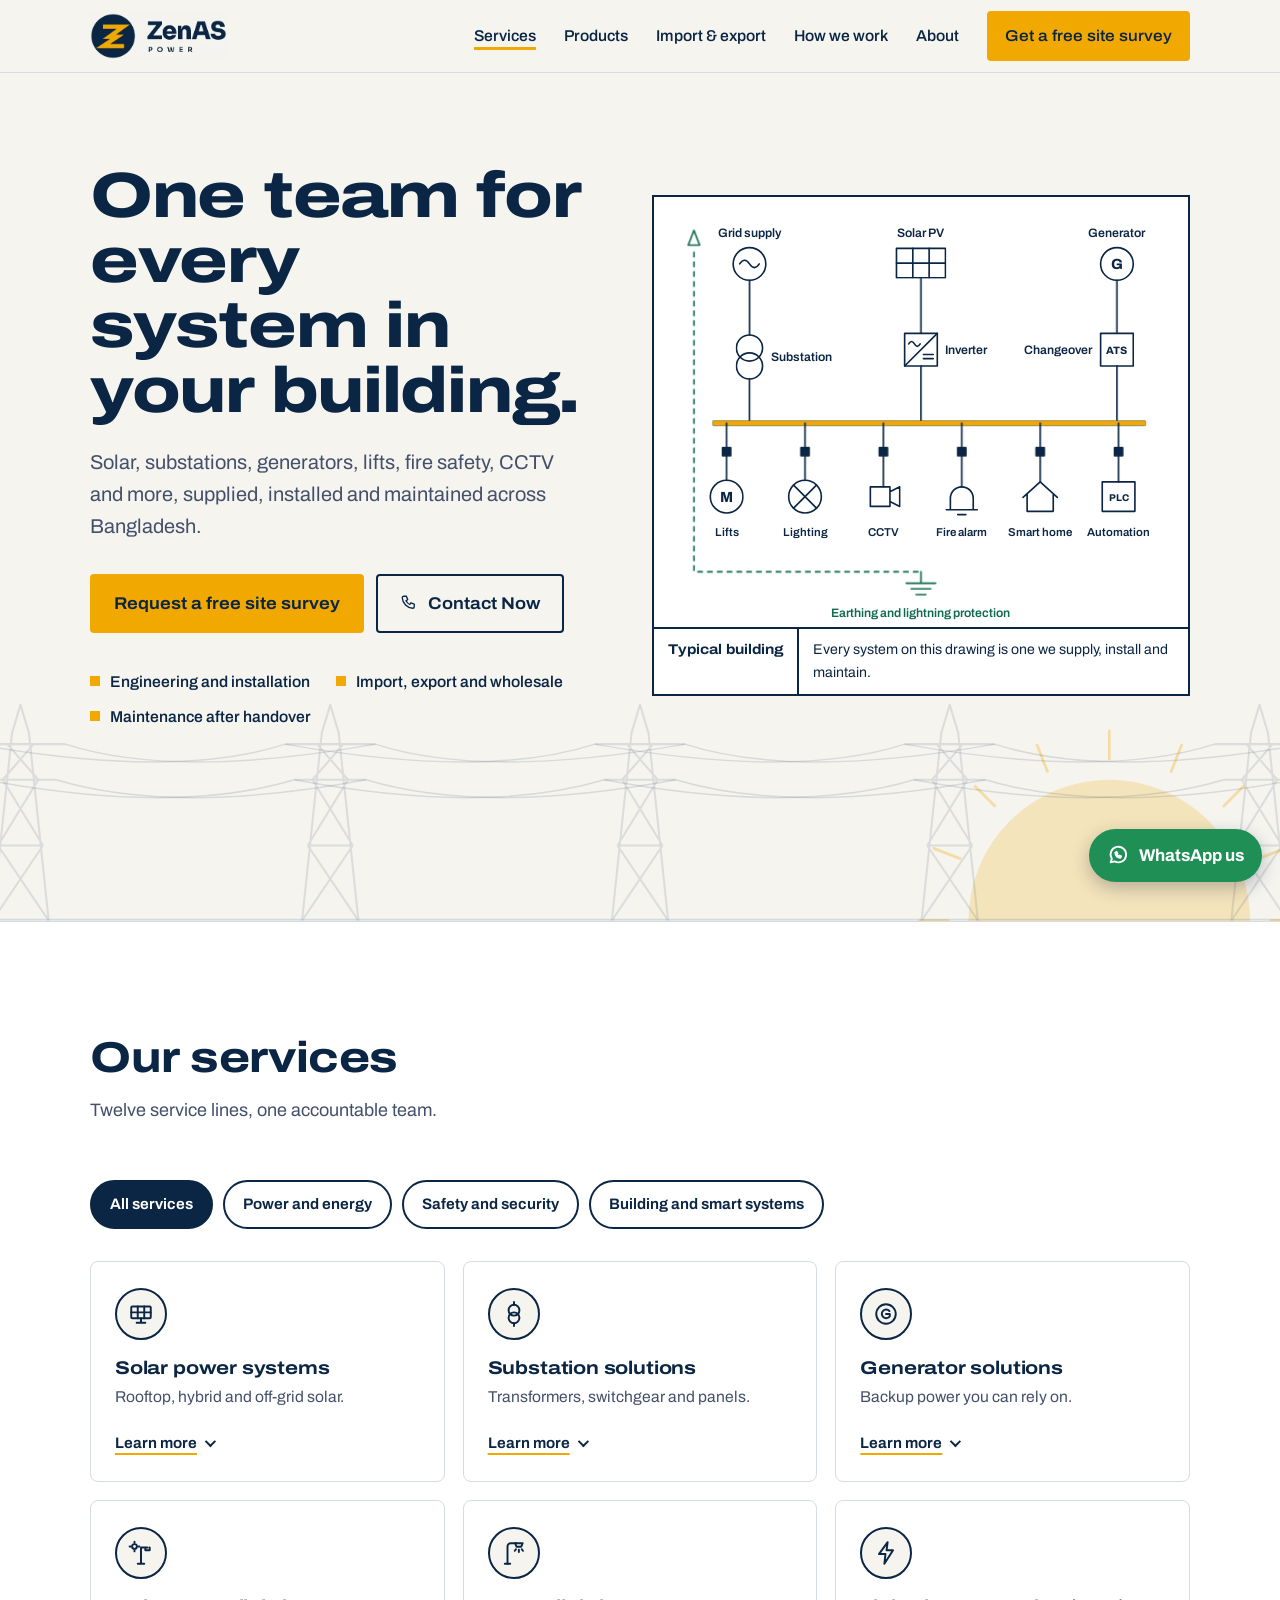
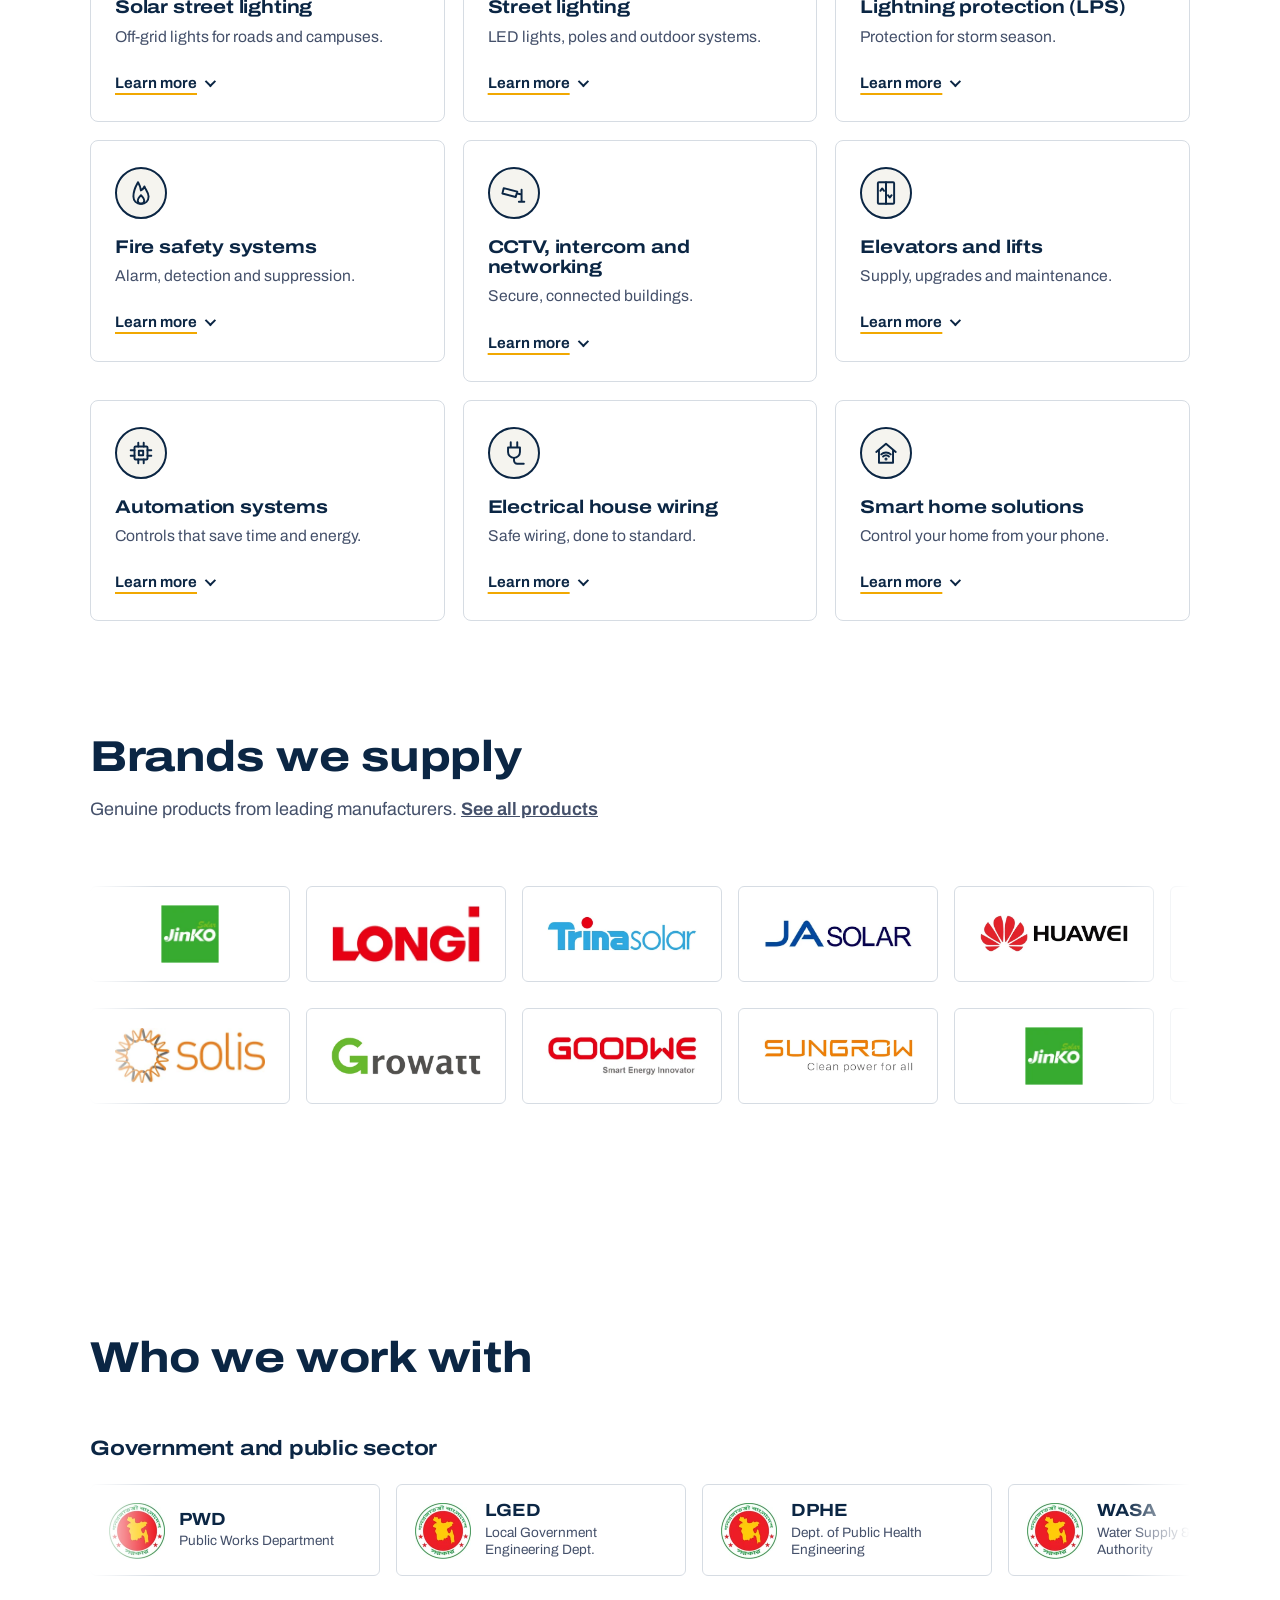
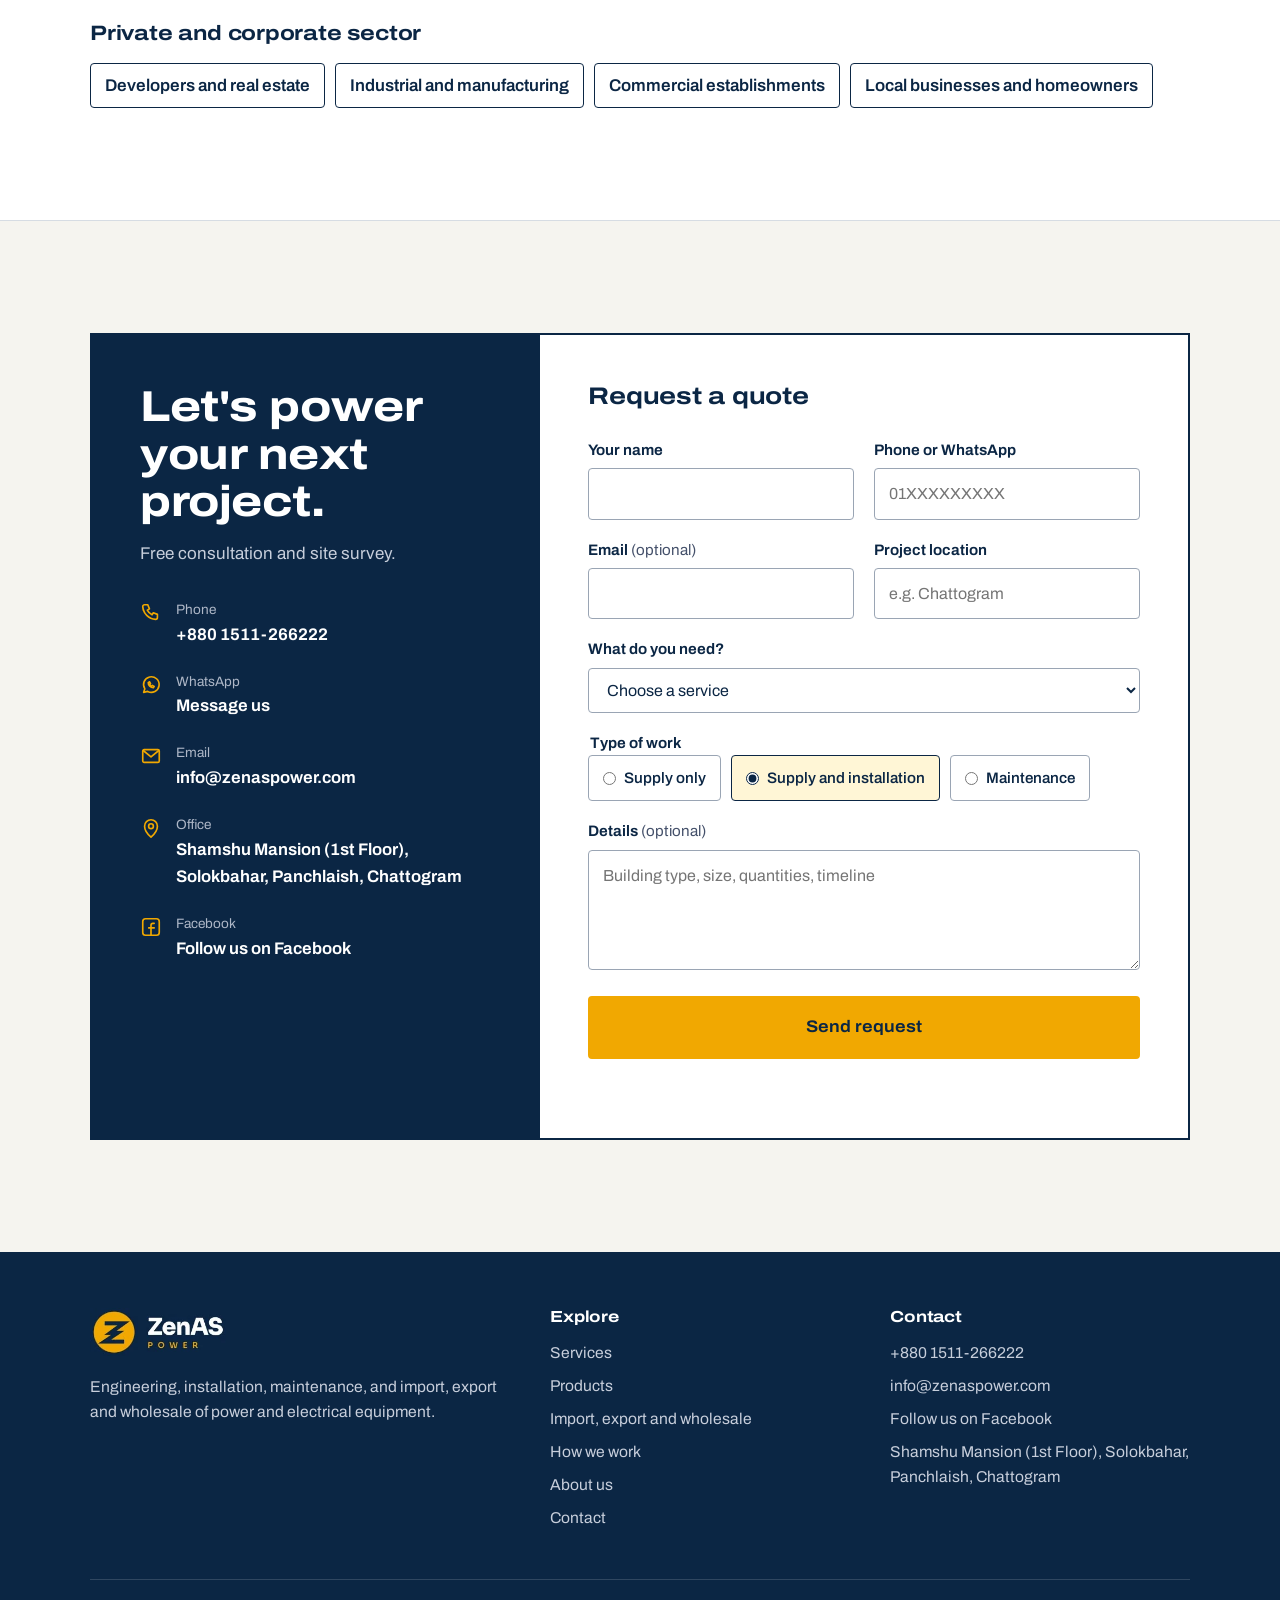
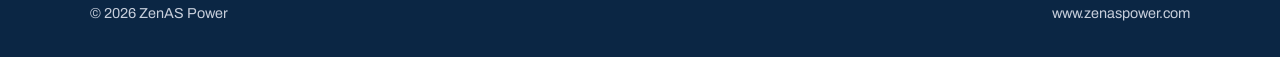
==== commit d2475eee: "Add files via upload" ====
--- a/index.html
+++ b/index.html
@@ -396,6 +396,9 @@
 @media (max-width:900px){.trade-list{grid-template-columns:repeat(2,minmax(0,1fr))}}
 @media (max-width:520px){.trade-list{grid-template-columns:1fr}}
 
+.form-status{margin-top:14px;font-weight:600;text-align:center;min-height:1.4em}
+.form-status.error{color:#B42318}
+.form .btn[disabled]{opacity:.7;cursor:wait}
 /* Footer */
 .site-footer{background:var(--ink);color:#C7CEDB;padding:56px 0 32px;font-size:.98rem}
 .footer-grid{display:grid;grid-template-columns:1.4fr 1fr 1fr;gap:40px}
@@ -759,9 +762,9 @@
         </ul>
       </div>
 
-      <form class="form" name="quote" method="POST" action="/thank-you.html" data-netlify="true" netlify-honeypot="bot-field">
-        <input type="hidden" name="form-name" value="quote">
-        <p class="hidden"><label>Leave this empty: <input name="bot-field"></label></p>
+      <form class="form" id="quote-form" method="POST" action="https://formspree.io/f/mgavbjpl">
+        <input type="hidden" name="_subject" value="New quote request from zenaspower.com">
+        <p class="hidden" aria-hidden="true"><label>Leave this empty: <input type="text" name="_gotcha" tabindex="-1" autocomplete="off"></label></p>
         <h3>Request a quote</h3>
         <div class="fields">
           <div class="field"><label for="f-name">Your name</label><input id="f-name" name="name" type="text" autocomplete="name" required></div>
@@ -789,7 +792,8 @@
           </fieldset>
           <div class="field full"><label for="f-msg">Details <span class="opt">(optional)</span></label><textarea id="f-msg" name="message" placeholder="Building type, size, quantities, timeline"></textarea></div>
         </div>
-        <button class="btn btn-primary" type="submit">Send request</button>
+        <button class="btn btn-primary" type="submit" id="quote-submit">Send request</button>
+        <p class="form-status" id="form-status" role="status" aria-live="polite"></p>
       </form>
     </div>
   </div>
@@ -849,6 +853,27 @@
     const io=new IntersectionObserver(es=>es.forEach(e=>{if(e.isIntersecting){e.target.classList.add('in');io.unobserve(e.target);}}),{threshold:.12});
     els.forEach(el=>io.observe(el));
   } else els.forEach(el=>el.classList.add('in'));
+
+  // Quote form: send to Formspree, then show our own thank-you page
+  const qf=document.getElementById('quote-form');
+  if(qf){
+    const btn=document.getElementById('quote-submit'), status=document.getElementById('form-status');
+    qf.addEventListener('submit',async e=>{
+      e.preventDefault();
+      if(!qf.reportValidity()) return;
+      btn.disabled=true; btn.textContent='Sending...'; status.textContent=''; status.className='form-status';
+      try{
+        const res=await fetch(qf.action,{method:'POST',body:new FormData(qf),headers:{Accept:'application/json'}});
+        if(res.ok){ window.location.href='thank-you.html'; return; }
+        const data=await res.json().catch(()=>({}));
+        throw new Error(data.errors ? data.errors.map(x=>x.message).join(', ') : 'Submission failed');
+      }catch(err){
+        status.className='form-status error';
+        status.textContent='Sorry, your request could not be sent. Please try again, or call us on +880 1511-266222.';
+        btn.disabled=false; btn.textContent='Send request';
+      }
+    });
+  }
   const y=document.getElementById('year'); if(y) y.textContent=new Date().getFullYear();
 })();
 </script>
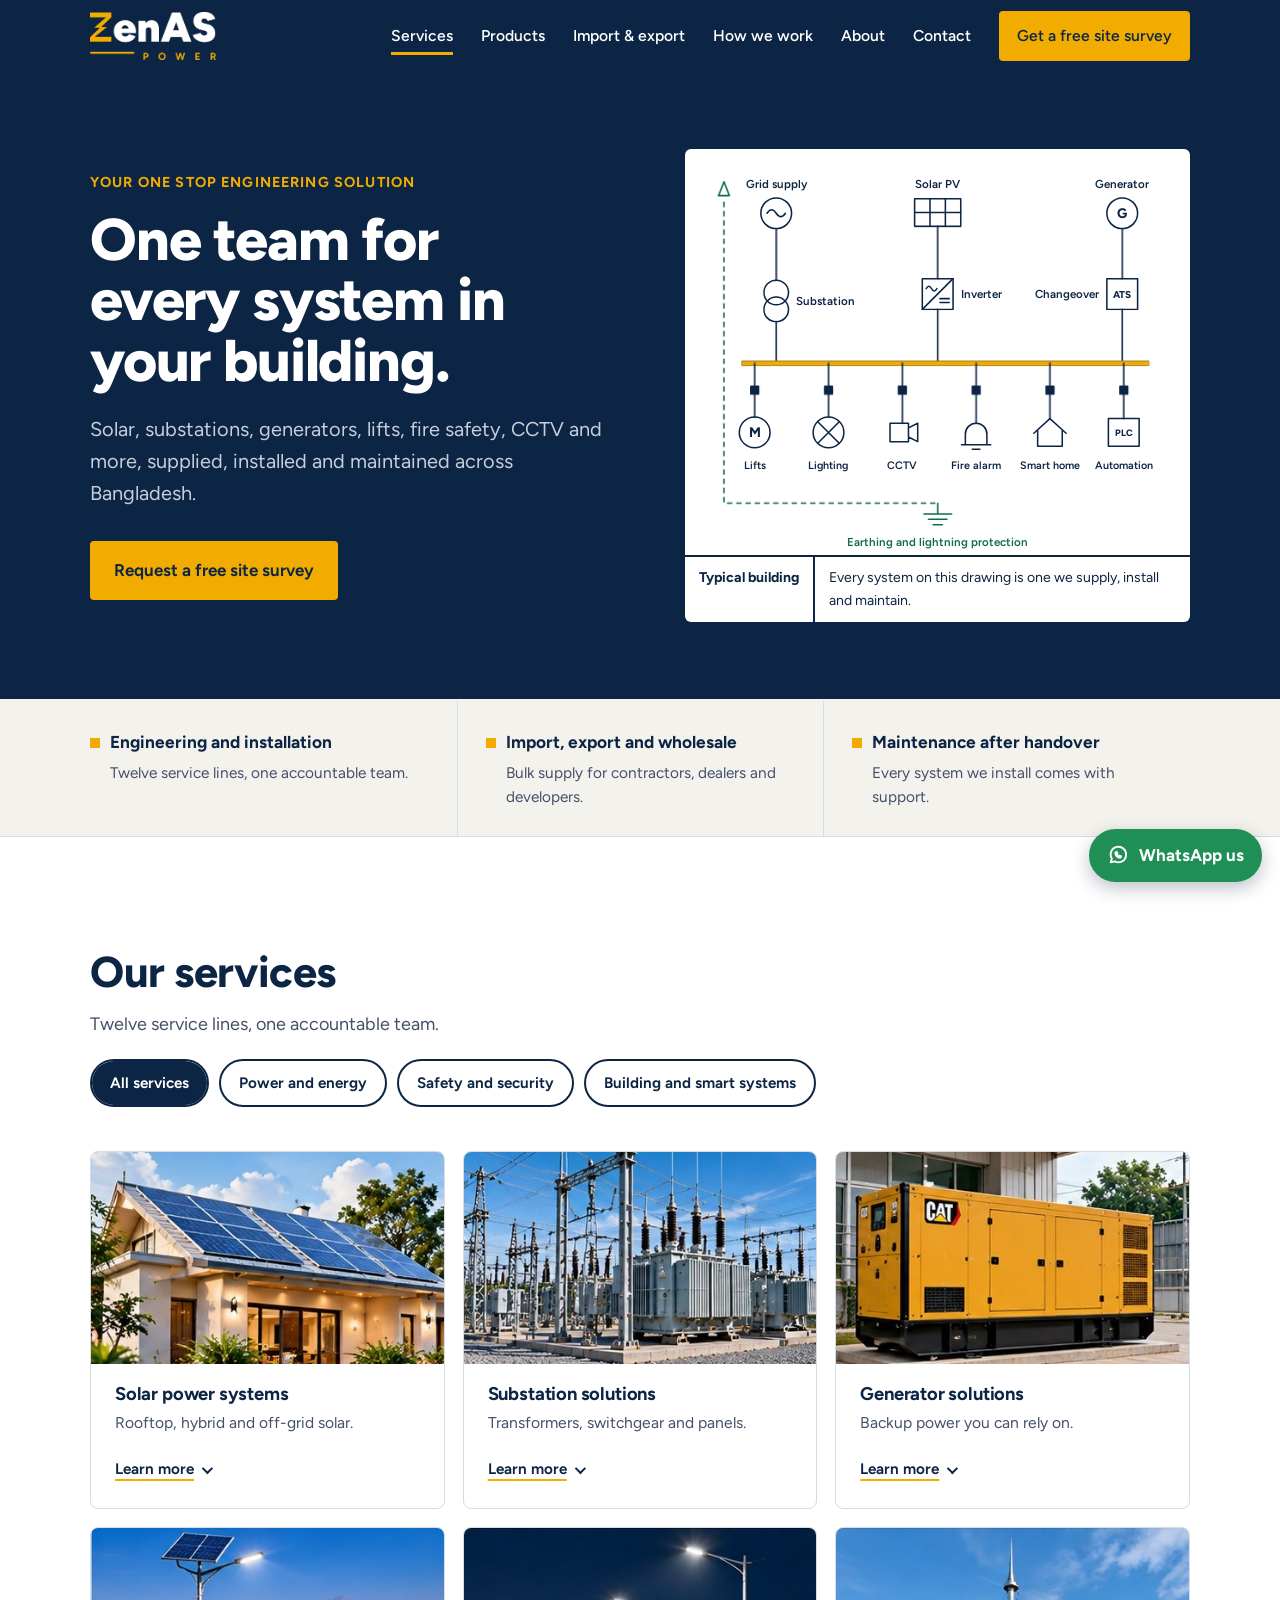
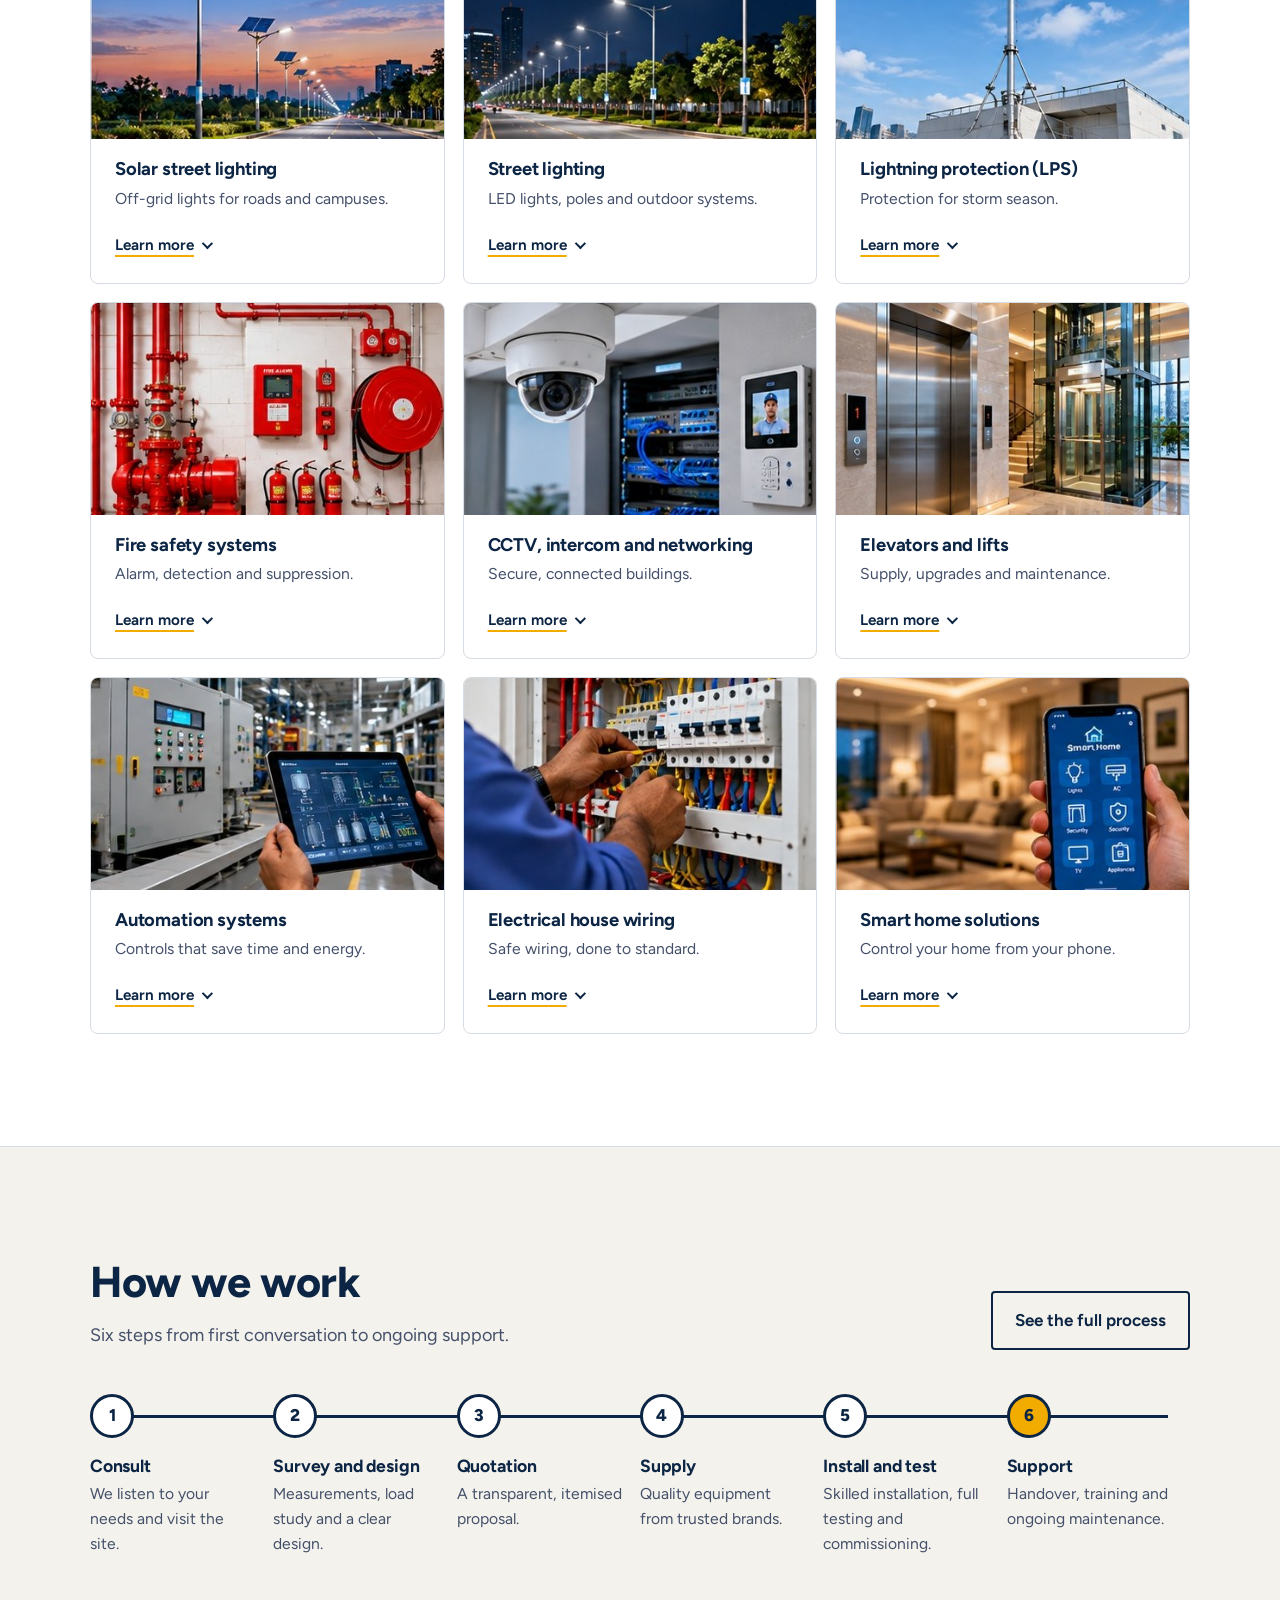
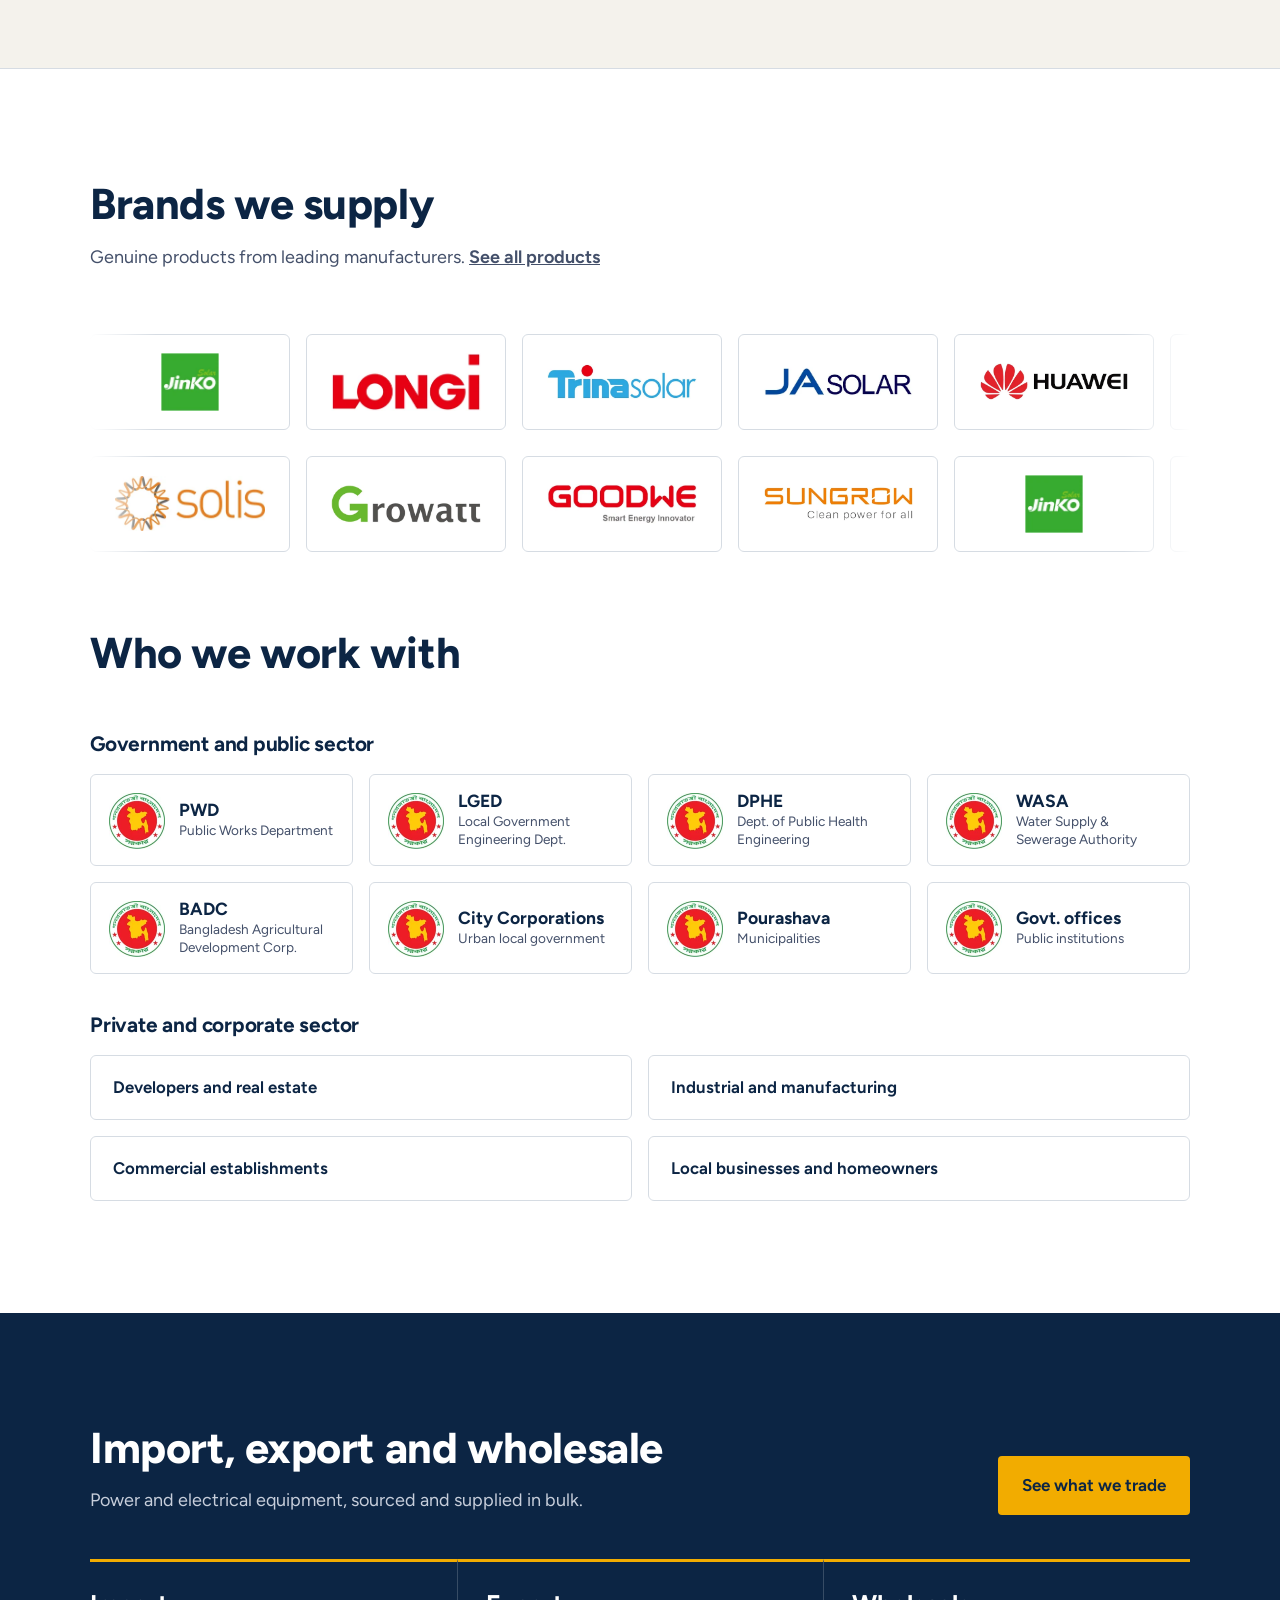
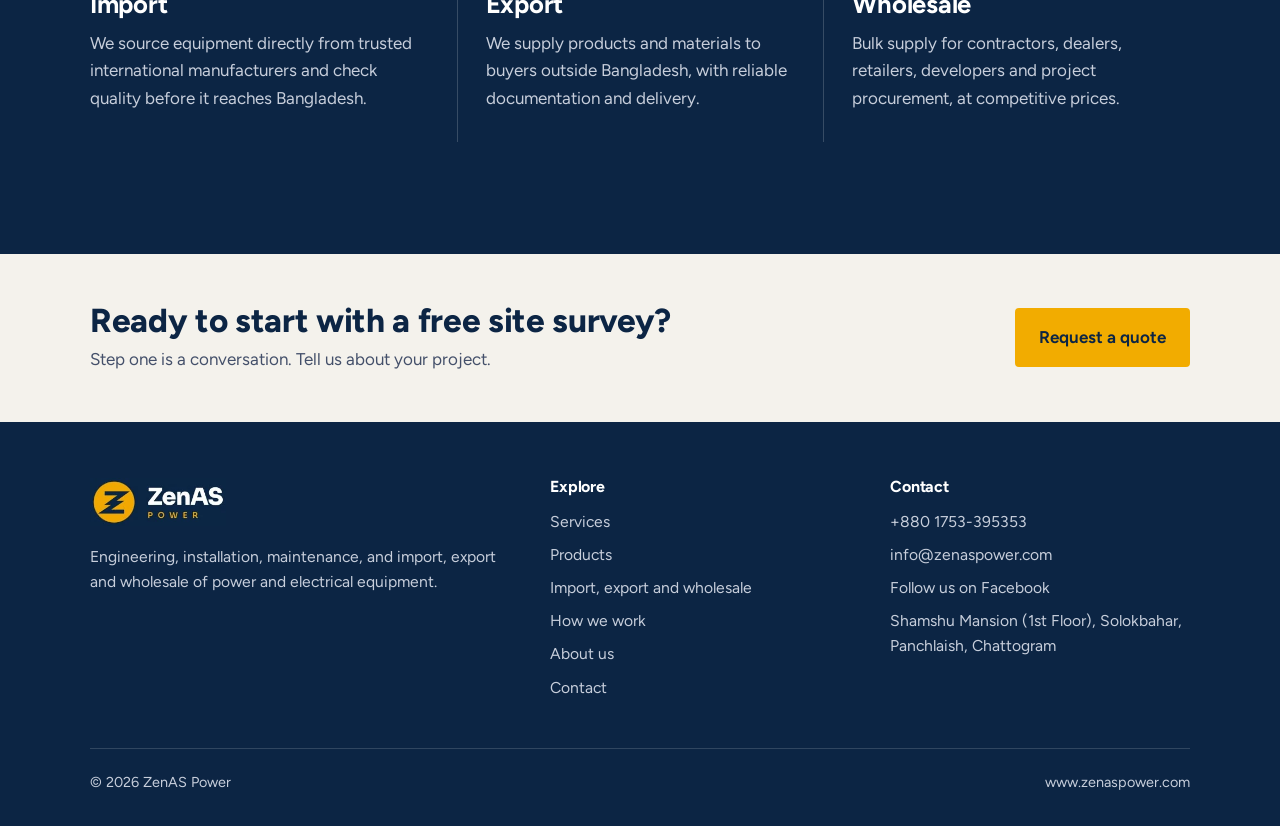
==== commit 7c006e01: "Add files via upload" ====
--- a/index.html
+++ b/index.html
@@ -8,12 +8,12 @@
 <meta property="og:title" content="ZenAS Power | Solar, substations, lifts, fire safety and electrical solutions in Bangladesh">
 <meta property="og:description" content="Solar, substations, generators, lifts, fire safety, CCTV and more, supplied, installed and maintained across Bangladesh.">
 <meta property="og:type" content="website">
-<meta name="theme-color" content="#0B2644">
+<meta name="theme-color" content="#0C2544">
 <link rel="icon" href="[data-uri]" type="image/png">
 <link rel="apple-touch-icon" href="apple-touch-icon.png">
 <link rel="preconnect" href="https://fonts.googleapis.com">
 <link rel="preconnect" href="https://fonts.gstatic.com" crossorigin>
-<link href="https://fonts.googleapis.com/css2?family=Archivo:wdth,wght@75..125,400..800&display=swap" rel="stylesheet">
+<link href="https://fonts.googleapis.com/css2?family=Figtree:wght@400..800&display=swap" rel="stylesheet">
 <style>
 :root{
   --ink:#0B2644;
@@ -33,7 +33,7 @@
 *,*::before,*::after{box-sizing:border-box}
 html{scroll-behavior:smooth;scroll-padding-top:84px}
 @media (prefers-reduced-motion:reduce){html{scroll-behavior:auto}}
-body{margin:0;font-family:"Archivo",system-ui,-apple-system,"Segoe UI",Roboto,Arial,sans-serif;font-size:1.0625rem;line-height:1.6;color:var(--ink);background:var(--paper);-webkit-font-smoothing:antialiased}
+body{margin:0;font-family:"Figtree",system-ui,-apple-system,"Segoe UI",Roboto,Arial,sans-serif;font-size:1.0625rem;line-height:1.6;color:var(--ink);background:var(--paper);-webkit-font-smoothing:antialiased}
 img,svg{max-width:100%;display:block}
 a{color:inherit}
 h1,h2,h3,h4{font-stretch:var(--wide);line-height:1.1;margin:0;letter-spacing:-.01em}
@@ -109,7 +109,7 @@
 .sld .sym :is(path,circle,rect,line){fill:none;stroke:var(--ink);stroke-width:2;stroke-linejoin:round;stroke-linecap:round}
 .sld .sym .fill{fill:var(--ink)}
 .sld .sym.earthsym :is(path,line){stroke:var(--earth)}
-.sld text{font-family:"Archivo",system-ui,sans-serif;font-size:15px;font-weight:600;fill:var(--ink);stroke:none}
+.sld text{font-family:"Figtree",system-ui,sans-serif;font-size:15px;font-weight:600;fill:var(--ink);stroke:none}
 .sld .loads text:not(.glyph):not([style]){font-size:14px}
 .sld text.glyph{font-size:18px;font-weight:750}
 .sld text.earth-t{fill:var(--earth)}
@@ -417,6 +417,107 @@
 .wa svg{width:22px;height:22px;fill:none;stroke:#fff;stroke-width:2;stroke-linecap:round;stroke-linejoin:round}
 .wa:hover{background:#177345}
 @media (max-width:480px){.wa span{display:none}.wa{padding:14px}}
+
+/* Brand refresh: navy header, logo file, contact strip */
+:root{--ink:#0C2544;--sheet:#F4F2EC;--signal:#F2AC00}
+.topbar{background:var(--sheet);border-bottom:1px solid var(--rule);font-size:.88rem}
+.topbar .wrap{display:flex;flex-wrap:wrap;justify-content:space-between;gap:4px 20px;padding-top:7px;padding-bottom:7px}
+.topbar .tb-links{display:flex;flex-wrap:wrap;gap:4px 18px}
+.topbar a{font-weight:650;text-decoration:none}
+.topbar a:hover{text-decoration:underline}
+@media (max-width:640px){.topbar .tb-tag,.topbar .tb-mail{display:none}.topbar .wrap{justify-content:center}}
+.site-header{background:var(--ink);color:#fff;border-bottom:0;backdrop-filter:none}
+.site-header .brand img{height:48px;width:auto}
+.site-header .nav-toggle{border-color:rgba(255,255,255,.7);color:#fff}
+@media (max-width:980px){
+  .site-header .nav{background:var(--ink);border-bottom:0}
+  .site-header .nav a:not(.btn){border-bottom-color:rgba(255,255,255,.16)}
+}
+
+/* Home layout v3 */
+.hero{background:var(--ink);color:#fff;border-bottom:0}
+.hero-grid{grid-template-columns:minmax(0,1.05fr) minmax(0,1fr);padding-top:clamp(44px,6vw,84px);padding-bottom:clamp(48px,6vw,88px)}
+.eyebrow{color:var(--signal);font-weight:700;font-size:.9rem;letter-spacing:.08em;text-transform:uppercase;margin-bottom:16px}
+.hero h1{font-size:clamp(2.3rem,4.6vw,3.7rem);text-wrap:balance}
+.hero .lead{color:#C7CEDB}
+.hero .btn-ghost{color:#fff;border-color:rgba(255,255,255,.6)}
+.hero .btn-ghost:hover{background:#fff;color:var(--ink);border-color:#fff}
+.hero-phones{margin-top:22px;color:#C7CEDB;font-size:.98rem}
+.hero-phones a{color:#fff;font-weight:650;text-decoration:underline;text-decoration-color:var(--signal);text-underline-offset:4px}
+.hero .drawing{color:var(--ink);border:0;border-radius:6px;overflow:hidden}
+.keypoints{background:var(--sheet);border-bottom:1px solid var(--rule)}
+.keypoints ul{list-style:none;margin:0;padding:0;display:grid;grid-template-columns:repeat(3,minmax(0,1fr))}
+.keypoints li{padding:26px 28px 26px 0;border-top:4px solid transparent}
+.keypoints li + li{padding-left:28px;border-left:1px solid var(--rule)}
+.keypoints b{display:flex;align-items:center;gap:10px;font-size:1.08rem}
+.keypoints b::before{content:"";width:10px;height:10px;background:var(--signal);flex:none}
+.keypoints span{display:block;margin-top:4px;padding-left:20px;color:var(--ink-soft);font-size:.96rem}
+.head-row{display:flex;flex-wrap:wrap;align-items:flex-end;justify-content:space-between;gap:20px 32px;margin-bottom:clamp(28px,4vw,44px)}
+.head-row .section-head,.head-row .filters{margin-bottom:0}
+.brands-home{padding-top:clamp(64px,9vw,112px)}
+.trading h2{color:#fff}
+@media (max-width:900px){.hero-grid{grid-template-columns:1fr}}
+@media (max-width:760px){
+  .keypoints ul{grid-template-columns:1fr}
+  .keypoints li{padding:16px 0;border-top:0}
+  .keypoints li + li{padding-left:0;border-left:0;border-top:1px solid var(--rule)}
+}
+.svc-photo{display:block;width:calc(100% + 48px);max-width:none;margin:-26px -24px 20px;aspect-ratio:5/3;object-fit:cover}
+.pvt-tile{display:flex;align-items:center;gap:12px;flex:none;background:#fff;border:1px solid var(--rule);border-radius:6px;padding:18px 22px;font-weight:650;font-size:1.05rem;white-space:nowrap}
+@media (prefers-reduced-motion:reduce){.pvt-tile.dup{display:none}}
+
+/* Motion: menus, buttons and filter pills */
+.nav a:not(.btn){position:relative;text-decoration:none!important}
+.nav a:not(.btn)::after{content:"";position:absolute;left:0;right:0;bottom:-6px;height:3px;background:var(--signal);transform:scaleX(0);transform-origin:left;transition:transform .32s cubic-bezier(.2,.8,.2,1)}
+.nav a:not(.btn):hover::after,.nav a[aria-current="page"]::after{transform:scaleX(1)}
+.btn,.filter{position:relative;overflow:hidden;isolation:isolate}
+.btn{transition:transform .2s cubic-bezier(.2,.8,.2,1),box-shadow .2s,background .15s,color .15s}
+.btn:hover{transform:translateY(-2px);box-shadow:0 6px 14px rgba(12,37,68,.18)}
+.btn:active{transform:translateY(0) scale(.97);box-shadow:none}
+.ripple{position:absolute;border-radius:50%;background:currentColor;opacity:.28;transform:scale(0);pointer-events:none;animation:ripple .6s ease-out forwards}
+@keyframes ripple{to{transform:scale(1);opacity:0}}
+.filter{transition:color .25s,transform .15s,border-color .25s}
+.filter::before{content:"";position:absolute;inset:-1px;background:var(--ink);transform:scaleX(0);transform-origin:left;transition:transform .38s cubic-bezier(.2,.8,.2,1);z-index:-1}
+.filter:hover{transform:translateY(-2px)}
+.filter:active{transform:scale(.95)}
+.filter[aria-pressed="true"]{background:transparent;color:#fff;animation:pillPop .4s cubic-bezier(.2,.8,.2,1)}
+.filter[aria-pressed="true"]::before{transform:scaleX(1)}
+@keyframes pillPop{0%{transform:scale(.92)}60%{transform:scale(1.06)}100%{transform:scale(1)}}
+@media (max-width:980px){
+  .nav a:not(.btn)::after{bottom:-1px}
+  .nav.open{animation:menuIn .3s cubic-bezier(.2,.8,.2,1)}
+  .nav.open > a{animation:itemIn .4s cubic-bezier(.2,.8,.2,1) both}
+  .nav.open > a:nth-child(2){animation-delay:.04s}.nav.open > a:nth-child(3){animation-delay:.08s}.nav.open > a:nth-child(4){animation-delay:.12s}.nav.open > a:nth-child(5){animation-delay:.16s}.nav.open > a:nth-child(6){animation-delay:.2s}.nav.open > a:nth-child(7){animation-delay:.24s}
+}
+@keyframes menuIn{from{opacity:0;transform:translateY(-10px)}to{opacity:1;transform:none}}
+@keyframes itemIn{from{opacity:0;transform:translateX(-14px)}to{opacity:1;transform:none}}
+@media (prefers-reduced-motion:reduce){
+  .btn,.filter,.filter::before,.nav a:not(.btn)::after{transition:none}
+  .btn:hover,.filter:hover{transform:none}
+  .filter[aria-pressed="true"],.nav.open,.nav.open > a{animation:none}
+  .ripple{display:none}
+}
+
+/* Clients: pop-in grid */
+.pop-grid{list-style:none;margin:0;padding:0;display:grid;grid-template-columns:repeat(4,minmax(0,1fr));gap:16px}
+.pop-grid .gov-tile{width:auto;min-width:0}
+.pop-grid .pvt-tile{white-space:normal;min-width:0}
+.pop-tile{transition:transform .2s,border-color .2s,box-shadow .2s}
+.pop-tile:hover{transform:translateY(-3px);border-color:var(--ink);box-shadow:0 8px 18px rgba(12,37,68,.10)}
+.js .pop-tile.reveal{opacity:0;transform:scale(.6)}
+.js .pop-tile.reveal.in{opacity:1;transform:none;animation:tilePop .55s cubic-bezier(.2,1.5,.4,1) calc(var(--i,0) * 110ms) both;transition:transform .2s,border-color .2s,box-shadow .2s}
+.js .pop-tile.reveal.in:hover{transform:translateY(-3px)}
+@keyframes tilePop{from{opacity:0;transform:scale(.6)}to{opacity:1;transform:none}}
+@media (max-width:1040px){.pop-grid{grid-template-columns:repeat(2,minmax(0,1fr))}}
+@media (max-width:560px){.pop-grid{grid-template-columns:1fr}}
+@media (prefers-reduced-motion:reduce){.js .pop-tile.reveal,.js .pop-tile.reveal.in{opacity:1;transform:none;animation:none}}
+.pop-grid.pop-two{grid-template-columns:repeat(2,minmax(0,1fr))}
+@media (max-width:560px){.pop-grid.pop-two{grid-template-columns:1fr}}
+.cta-band{background:var(--sheet);color:var(--ink)}
+.cta-band h2{color:var(--ink)}
+.cta-band p{color:var(--ink-soft)}
+#clients{padding-top:0}
+.brands-home{padding-bottom:clamp(48px,6vw,72px)}
 </style>
 </head>
 <body>
@@ -446,33 +547,27 @@
 
 <header class="site-header">
   <div class="wrap header-row">
-    <a class="brand" href="index.html"><img src="[data-uri]" alt="ZenAS Power" width="357" height="120"></a>
+    <a class="brand" href="index.html"><img src="zenas-logo.png" alt="ZenAS Power" width="2400" height="914"></a>
     <button class="nav-toggle" aria-expanded="false" aria-controls="nav" aria-label="Open menu">
       <svg viewBox="0 0 24 24" fill="none" stroke="currentColor" stroke-width="2"><path d="M3 6h18M3 12h18M3 18h18"/></svg>
     </button>
     <nav class="nav" id="nav" aria-label="Main">
-      <a href="index.html#services" aria-current="page">Services</a><a href="products.html">Products</a><a href="trading.html">Import &amp; export</a><a href="process.html">How we work</a><a href="about.html">About</a>
-      <a class="btn btn-primary" href="index.html#contact">Get a free site survey</a>
+      <a href="index.html#services" aria-current="page">Services</a><a href="products.html">Products</a><a href="trading.html">Import &amp; export</a><a href="process.html">How we work</a><a href="about.html">About</a><a href="contact.html">Contact</a>
+      <a class="btn btn-primary" href="contact.html">Get a free site survey</a>
     </nav>
   </div>
 </header>
 <main id="main">
 <span id="top"></span>
 <section class="hero">
-  <svg class="hero-bg" viewBox="0 0 1600 300" preserveAspectRatio="xMidYMax slice" aria-hidden="true"><circle class="sun" cx="1300" cy="300" r="150"/><line class="sun-ray" x1="1128" y1="300" x2="1098" y2="300"/><line class="sun-ray" x1="1141" y1="234" x2="1113" y2="223"/><line class="sun-ray" x1="1178" y1="178" x2="1157" y2="157"/><line class="sun-ray" x1="1234" y1="141" x2="1223" y2="113"/><line class="sun-ray" x1="1300" y1="128" x2="1300" y2="98"/><line class="sun-ray" x1="1366" y1="141" x2="1377" y2="113"/><line class="sun-ray" x1="1422" y1="178" x2="1443" y2="157"/><line class="sun-ray" x1="1459" y1="234" x2="1487" y2="223"/><line class="sun-ray" x1="1472" y1="300" x2="1502" y2="300"/><path class="wire" d="M92 112 Q305.0 150 422 112"/><path class="wire" d="M188 112 Q305.0 150 518 112"/><path class="wire" d="M102 150 Q305.0 188 432 150"/><path class="wire" d="M178 150 Q305.0 188 508 150"/><path class="wire" d="M422 112 Q635.0 150 752 112"/><path class="wire" d="M518 112 Q635.0 150 848 112"/><path class="wire" d="M432 150 Q635.0 188 762 150"/><path class="wire" d="M508 150 Q635.0 188 838 150"/><path class="wire" d="M752 112 Q965.0 150 1082 112"/><path class="wire" d="M848 112 Q965.0 150 1178 112"/><path class="wire" d="M762 150 Q965.0 188 1092 150"/><path class="wire" d="M838 150 Q965.0 188 1168 150"/><path class="wire" d="M1082 112 Q1295.0 150 1412 112"/><path class="wire" d="M1178 112 Q1295.0 150 1508 112"/><path class="wire" d="M1092 150 Q1295.0 188 1422 150"/><path class="wire" d="M1168 150 Q1295.0 188 1498 150"/><path class="tower" d="M110 300 L131 100 L140 70 L149 100 L170 300 M92 112 H188 M102 150 H178 M126 112 L159 150 M154 112 L121 150 M121 150 L164 220 M159 150 L116 220 M116 220 H164 M116 220 L170 300 M164 220 L110 300"/><path class="tower" d="M440 300 L461 100 L470 70 L479 100 L500 300 M422 112 H518 M432 150 H508 M456 112 L489 150 M484 112 L451 150 M451 150 L494 220 M489 150 L446 220 M446 220 H494 M446 220 L500 300 M494 220 L440 300"/><path class="tower" d="M770 300 L791 100 L800 70 L809 100 L830 300 M752 112 H848 M762 150 H838 M786 112 L819 150 M814 112 L781 150 M781 150 L824 220 M819 150 L776 220 M776 220 H824 M776 220 L830 300 M824 220 L770 300"/><path class="tower" d="M1100 300 L1121 100 L1130 70 L1139 100 L1160 300 M1082 112 H1178 M1092 150 H1168 M1116 112 L1149 150 M1144 112 L1111 150 M1111 150 L1154 220 M1149 150 L1106 220 M1106 220 H1154 M1106 220 L1160 300 M1154 220 L1100 300"/><path class="tower" d="M1430 300 L1451 100 L1460 70 L1469 100 L1490 300 M1412 112 H1508 M1422 150 H1498 M1446 112 L1479 150 M1474 112 L1441 150 M1441 150 L1484 220 M1479 150 L1436 220 M1436 220 H1484 M1436 220 L1490 300 M1484 220 L1430 300"/><line class="ground" x1="0" y1="299" x2="1600" y2="299"/></svg>
   <div class="wrap hero-grid">
     <div>
+      <p class="eyebrow">Your One Stop Engineering Solution</p>
       <h1>One team for every system in your building.</h1>
       <p class="lead">Solar, substations, generators, lifts, fire safety, CCTV and more, supplied, installed and maintained across Bangladesh.</p>
       <div class="hero-actions">
-        <a class="btn btn-primary" href="#contact">Request a free site survey</a>
-        <a class="btn btn-ghost" href="tel:+8801511266222"><svg viewBox="0 0 24 24" fill="none" stroke="currentColor" stroke-width="1.8" stroke-linejoin="round"><use href="#i-phone"/></svg>Contact Now</a>
+        <a class="btn btn-primary" href="contact.html">Request a free site survey</a>
       </div>
-      <ul class="hero-facts">
-        <li>Engineering and installation</li>
-        <li>Import, export and wholesale</li>
-        <li>Maintenance after handover</li>
-      </ul>
     </div>
     <figure class="drawing">
       <svg class="sld" viewBox="0 0 600 500" role="img" aria-label="Diagram of a building's power and safety systems: grid supply through a substation, solar through an inverter, and a generator through a changeover switch all feed the main busbar, which supplies lifts, lighting, CCTV, fire alarm, smart home and automation, with earthing and lightning protection.">
@@ -576,8 +671,18 @@
     </figure>
   </div>
 </section>
+<section class="keypoints" aria-label="What we do">
+  <div class="wrap">
+    <ul>
+      <li><b>Engineering and installation</b><span>Twelve service lines, one accountable team.</span></li>
+      <li><b>Import, export and wholesale</b><span>Bulk supply for contractors, dealers and developers.</span></li>
+      <li><b>Maintenance after handover</b><span>Every system we install comes with support.</span></li>
+    </ul>
+  </div>
+</section>
 <section class="section" id="services">
   <div class="wrap">
+    <div class="head-row">
     <div class="section-head"><h2>Our services</h2><p>Twelve service lines, one accountable team.</p></div>
     <div class="filters" role="group" aria-label="Filter services">
       <button type="button" class="filter" data-filter="all" aria-pressed="true">All services</button>
@@ -585,140 +690,150 @@
       <button type="button" class="filter" data-filter="safety" aria-pressed="false">Safety and security</button>
       <button type="button" class="filter" data-filter="building" aria-pressed="false">Building and smart systems</button>
     </div>
+    </div>
     <div class="svc-grid">
       <article class="svc-card reveal" data-cat="power" style="--i:0">
-        <div class="svc-icon"><svg aria-hidden="true"><use href="#i-solar"/></svg></div>
+        <img class="svc-photo" src="service-solar-power.jpg" alt="" loading="lazy" onerror="this.remove()">
         <h3>Solar power systems</h3>
         <p>Rooftop, hybrid and off-grid solar.</p>
         <button class="more" type="button" aria-expanded="false" aria-controls="d0">Learn more<span aria-hidden="true" class="chev"></span></button>
         <div class="svc-detail" id="d0"><div>
           <p>Complete solar systems for homes, offices and factories. We handle the site survey, load analysis and system design, then supply panels, inverters and batteries, install everything and provide after-sales service.</p>
           <ul class="tags"><li>Rooftop</li><li>Hybrid</li><li>Off-grid</li></ul>
-          <a class="svc-link" href="#contact" data-service="Solar power systems">Request a quote</a>
+          <a class="svc-link" href="contact.html?service=Solar%20power%20systems" data-service="Solar power systems">Request a quote</a>
         </div></div>
       </article>
       <article class="svc-card reveal" data-cat="power" style="--i:1">
-        <div class="svc-icon"><svg aria-hidden="true"><use href="#i-substation"/></svg></div>
+        <img class="svc-photo" src="service-substation.jpg" alt="" loading="lazy" onerror="this.remove()">
         <h3>Substation solutions</h3>
         <p>Transformers, switchgear and panels.</p>
         <button class="more" type="button" aria-expanded="false" aria-controls="d1">Learn more<span aria-hidden="true" class="chev"></span></button>
         <div class="svc-detail" id="d1"><div>
           <p>Supply, installation, testing and maintenance of electrical substations, distribution transformers, HT/LT switchgear, PFI and distribution panels for industrial, commercial and public buildings.</p>
           <ul class="tags"><li>Transformers</li><li>HT/LT</li><li>Testing</li></ul>
-          <a class="svc-link" href="#contact" data-service="Substation solutions">Request a quote</a>
+          <a class="svc-link" href="contact.html?service=Substation%20solutions" data-service="Substation solutions">Request a quote</a>
         </div></div>
       </article>
       <article class="svc-card reveal" data-cat="power" style="--i:2">
-        <div class="svc-icon"><svg aria-hidden="true"><use href="#i-generator"/></svg></div>
+        <img class="svc-photo" src="service-generator.jpg" alt="" loading="lazy" onerror="this.remove()">
         <h3>Generator solutions</h3>
         <p>Backup power you can rely on.</p>
         <button class="more" type="button" aria-expanded="false" aria-controls="d2">Learn more<span aria-hidden="true" class="chev"></span></button>
         <div class="svc-detail" id="d2"><div>
           <p>Supply, installation and maintenance of standby and prime diesel or gas generators, with ATS changeover setup, genuine spare parts and routine servicing.</p>
           <ul class="tags"><li>Supply</li><li>ATS changeover</li><li>Servicing</li></ul>
-          <a class="svc-link" href="#contact" data-service="Generator solutions">Request a quote</a>
+          <a class="svc-link" href="contact.html?service=Generator%20solutions" data-service="Generator solutions">Request a quote</a>
         </div></div>
       </article>
       <article class="svc-card reveal" data-cat="power" style="--i:0">
-        <div class="svc-icon"><svg aria-hidden="true"><use href="#i-solarlight"/></svg></div>
+        <img class="svc-photo" src="service-solar-street-lighting.jpg" alt="" loading="lazy" onerror="this.remove()">
         <h3>Solar street lighting</h3>
         <p>Off-grid lights for roads and campuses.</p>
         <button class="more" type="button" aria-expanded="false" aria-controls="d3">Learn more<span aria-hidden="true" class="chev"></span></button>
         <div class="svc-detail" id="d3"><div>
           <p>Stand-alone solar street lights for roads, campuses, parks and compounds. All-in-one and split models with built-in batteries, motion sensors and automatic dusk-to-dawn operation, with no grid connection needed.</p>
           <ul class="tags"><li>Roads</li><li>Campuses</li><li>Off-grid</li></ul>
-          <a class="svc-link" href="#contact" data-service="Solar street lighting">Request a quote</a>
+          <a class="svc-link" href="contact.html?service=Solar%20street%20lighting" data-service="Solar street lighting">Request a quote</a>
         </div></div>
       </article>
       <article class="svc-card reveal" data-cat="power" style="--i:1">
-        <div class="svc-icon"><svg aria-hidden="true"><use href="#i-street"/></svg></div>
+        <img class="svc-photo" src="service-street-lighting.jpg" alt="" loading="lazy" onerror="this.remove()">
         <h3>Street lighting</h3>
         <p>LED lights, poles and outdoor systems.</p>
         <button class="more" type="button" aria-expanded="false" aria-controls="d4">Learn more<span aria-hidden="true" class="chev"></span></button>
         <div class="svc-detail" id="d4"><div>
           <p>LED street lights, steel and GI poles, floodlights and complete outdoor lighting systems, from design and supply to installation.</p>
           <ul class="tags"><li>LED lights</li><li>Poles</li><li>Outdoor systems</li></ul>
-          <a class="svc-link" href="#contact" data-service="Street lighting">Request a quote</a>
+          <a class="svc-link" href="contact.html?service=Street%20lighting" data-service="Street lighting">Request a quote</a>
         </div></div>
       </article>
       <article class="svc-card reveal" data-cat="safety" style="--i:2">
-        <div class="svc-icon"><svg aria-hidden="true"><use href="#i-lps"/></svg></div>
+        <img class="svc-photo" src="service-lightning-protection.jpg" alt="" loading="lazy" onerror="this.remove()">
         <h3>Lightning protection (LPS)</h3>
         <p>Protection for storm season.</p>
         <button class="more" type="button" aria-expanded="false" aria-controls="d5">Learn more<span aria-hidden="true" class="chev"></span></button>
         <div class="svc-detail" id="d5"><div>
           <p>Lightning protection and earthing systems that protect buildings, equipment and people, designed for Bangladesh's storm seasons. ESE and conventional air terminals, conductors, earth pits, surge protection and testing.</p>
           <ul class="tags"><li>Lightning rods</li><li>Earthing</li><li>Testing</li></ul>
-          <a class="svc-link" href="#contact" data-service="Lightning protection (LPS)">Request a quote</a>
+          <a class="svc-link" href="contact.html?service=Lightning%20protection%20%28LPS%29" data-service="Lightning protection (LPS)">Request a quote</a>
         </div></div>
       </article>
       <article class="svc-card reveal" data-cat="safety" style="--i:0">
-        <div class="svc-icon"><svg aria-hidden="true"><use href="#i-fire"/></svg></div>
+        <img class="svc-photo" src="service-fire-safety.jpg" alt="" loading="lazy" onerror="this.remove()">
         <h3>Fire safety systems</h3>
         <p>Alarm, detection and suppression.</p>
         <button class="more" type="button" aria-expanded="false" aria-controls="d6">Learn more<span aria-hidden="true" class="chev"></span></button>
         <div class="svc-detail" id="d6"><div>
           <p>Fire alarm, detection and protection systems: addressable and conventional panels, smoke and heat detectors, sounders, extinguishers, hose reels and sprinklers, installed and tested.</p>
           <ul class="tags"><li>Fire alarm</li><li>Detection</li><li>Protection</li></ul>
-          <a class="svc-link" href="#contact" data-service="Fire safety systems">Request a quote</a>
+          <a class="svc-link" href="contact.html?service=Fire%20safety%20systems" data-service="Fire safety systems">Request a quote</a>
         </div></div>
       </article>
       <article class="svc-card reveal" data-cat="safety" style="--i:1">
-        <div class="svc-icon"><svg aria-hidden="true"><use href="#i-cctv"/></svg></div>
+        <img class="svc-photo" src="service-cctv-intercom-networking.jpg" alt="" loading="lazy" onerror="this.remove()">
         <h3>CCTV, intercom and networking</h3>
         <p>Secure, connected buildings.</p>
         <button class="more" type="button" aria-expanded="false" aria-controls="d7">Learn more<span aria-hidden="true" class="chev"></span></button>
         <div class="svc-detail" id="d7"><div>
           <p>IP and analog CCTV surveillance, video and audio intercoms, and structured networking with switches, routers and cabling for secure, connected buildings.</p>
           <ul class="tags"><li>CCTV</li><li>Intercom</li><li>Networking</li></ul>
-          <a class="svc-link" href="#contact" data-service="CCTV, intercom and networking">Request a quote</a>
+          <a class="svc-link" href="contact.html?service=CCTV%2C%20intercom%20and%20networking" data-service="CCTV, intercom and networking">Request a quote</a>
         </div></div>
       </article>
       <article class="svc-card reveal" data-cat="building" style="--i:2">
-        <div class="svc-icon"><svg aria-hidden="true"><use href="#i-lift"/></svg></div>
+        <img class="svc-photo" src="service-elevators-lifts.jpg" alt="" loading="lazy" onerror="this.remove()">
         <h3>Elevators and lifts</h3>
         <p>Supply, upgrades and maintenance.</p>
         <button class="more" type="button" aria-expanded="false" aria-controls="d8">Learn more<span aria-hidden="true" class="chev"></span></button>
         <div class="svc-detail" id="d8"><div>
           <p>Passenger, goods and hospital lifts, including machine-room-less options. We supply and install new lifts, modernise old ones and provide regular maintenance and spare parts.</p>
           <ul class="tags"><li>Supply</li><li>Upgrades</li><li>Maintenance</li></ul>
-          <a class="svc-link" href="#contact" data-service="Elevators and lifts">Request a quote</a>
+          <a class="svc-link" href="contact.html?service=Elevators%20and%20lifts" data-service="Elevators and lifts">Request a quote</a>
         </div></div>
       </article>
       <article class="svc-card reveal" data-cat="building" style="--i:0">
-        <div class="svc-icon"><svg aria-hidden="true"><use href="#i-auto"/></svg></div>
+        <img class="svc-photo" src="service-automation.jpg" alt="" loading="lazy" onerror="this.remove()">
         <h3>Automation systems</h3>
         <p>Controls that save time and energy.</p>
         <button class="more" type="button" aria-expanded="false" aria-controls="d9">Learn more<span aria-hidden="true" class="chev"></span></button>
         <div class="svc-detail" id="d9"><div>
           <p>Building, industrial and electrical automation: control systems, PLC-based solutions and monitoring that make facilities safer and more efficient.</p>
           <ul class="tags"><li>Building</li><li>Industrial</li><li>Electrical</li></ul>
-          <a class="svc-link" href="#contact" data-service="Automation systems">Request a quote</a>
+          <a class="svc-link" href="contact.html?service=Automation%20systems" data-service="Automation systems">Request a quote</a>
         </div></div>
       </article>
       <article class="svc-card reveal" data-cat="building" style="--i:1">
-        <div class="svc-icon"><svg aria-hidden="true"><use href="#i-wiring"/></svg></div>
+        <img class="svc-photo" src="service-house-wiring.jpg" alt="" loading="lazy" onerror="this.remove()">
         <h3>Electrical house wiring</h3>
         <p>Safe wiring, done to standard.</p>
         <button class="more" type="button" aria-expanded="false" aria-controls="d10">Learn more<span aria-hidden="true" class="chev"></span></button>
         <div class="svc-detail" id="d10"><div>
           <p>Safe, standard-compliant wiring for residential, commercial and industrial buildings, from new construction to complete rewiring, with quality cables, breakers and distribution boards.</p>
           <ul class="tags"><li>Residential</li><li>Commercial</li><li>Industrial</li></ul>
-          <a class="svc-link" href="#contact" data-service="Electrical house wiring">Request a quote</a>
+          <a class="svc-link" href="contact.html?service=Electrical%20house%20wiring" data-service="Electrical house wiring">Request a quote</a>
         </div></div>
       </article>
       <article class="svc-card reveal" data-cat="building" style="--i:2">
-        <div class="svc-icon"><svg aria-hidden="true"><use href="#i-smart"/></svg></div>
+        <img class="svc-photo" src="service-smart-home.jpg" alt="" loading="lazy" onerror="this.remove()">
         <h3>Smart home solutions</h3>
         <p>Control your home from your phone.</p>
         <button class="more" type="button" aria-expanded="false" aria-controls="d11">Learn more<span aria-hidden="true" class="chev"></span></button>
         <div class="svc-detail" id="d11"><div>
           <p>Smart touch switches, sockets and breakers, energy monitoring, and app and voice control for comfort, convenience and energy savings.</p>
           <ul class="tags"><li>Switches</li><li>Breakers</li><li>App control</li></ul>
-          <a class="svc-link" href="#contact" data-service="Smart home solutions">Request a quote</a>
+          <a class="svc-link" href="contact.html?service=Smart%20home%20solutions" data-service="Smart home solutions">Request a quote</a>
         </div></div>
       </article>
     </div>
+  </div>
+</section>
+<section class="section process" id="process">
+  <div class="wrap">
+    <div class="head-row">
+      <div class="section-head"><h2>How we work</h2><p>Six steps from first conversation to ongoing support.</p></div>
+      <a class="btn btn-ghost" href="process.html">See the full process</a>
+    </div>
+    <ol class="steps"><li class="reveal" style="--i:0"><h3>Consult</h3><p>We listen to your needs and visit the site.</p></li><li class="reveal" style="--i:1"><h3>Survey and design</h3><p>Measurements, load study and a clear design.</p></li><li class="reveal" style="--i:2"><h3>Quotation</h3><p>A transparent, itemised proposal.</p></li><li class="reveal" style="--i:3"><h3>Supply</h3><p>Quality equipment from trusted brands.</p></li><li class="reveal" style="--i:4"><h3>Install and test</h3><p>Skilled installation, full testing and commissioning.</p></li><li class="reveal" style="--i:5"><h3>Support</h3><p>Handover, training and ongoing maintenance.</p></li></ol>
   </div>
 </section>
 <section class="section brands-home" id="brands">
@@ -731,71 +846,33 @@
       </div>
     </div>
   </div>
-  </div>
 </section>
 <section class="section" id="clients">
   <div class="wrap">
     <div class="section-head"><h2>Who we work with</h2></div>
     <h3 class="clients-sub">Government and public sector</h3>
-    <div class="marquee" aria-label="Government and public sector clients">
-      <ul class="marquee-track"><li class="gov-tile"><span class="seal" aria-hidden="true"></span><div><b>PWD</b><span>Public Works Department</span></div></li><li class="gov-tile"><span class="seal" aria-hidden="true"></span><div><b>LGED</b><span>Local Government Engineering Dept.</span></div></li><li class="gov-tile"><span class="seal" aria-hidden="true"></span><div><b>DPHE</b><span>Dept. of Public Health Engineering</span></div></li><li class="gov-tile"><span class="seal" aria-hidden="true"></span><div><b>WASA</b><span>Water Supply &amp; Sewerage Authority</span></div></li><li class="gov-tile"><span class="seal" aria-hidden="true"></span><div><b>BADC</b><span>Bangladesh Agricultural Development Corp.</span></div></li><li class="gov-tile"><span class="seal" aria-hidden="true"></span><div><b>City Corporations</b><span>Urban local government</span></div></li><li class="gov-tile"><span class="seal" aria-hidden="true"></span><div><b>Pourashava</b><span>Municipalities</span></div></li><li class="gov-tile"><span class="seal" aria-hidden="true"></span><div><b>Govt. offices</b><span>Public institutions</span></div></li></ul>
-      <ul class="marquee-track" aria-hidden="true"><li class="gov-tile"><span class="seal" aria-hidden="true"></span><div><b>PWD</b><span>Public Works Department</span></div></li><li class="gov-tile"><span class="seal" aria-hidden="true"></span><div><b>LGED</b><span>Local Government Engineering Dept.</span></div></li><li class="gov-tile"><span class="seal" aria-hidden="true"></span><div><b>DPHE</b><span>Dept. of Public Health Engineering</span></div></li><li class="gov-tile"><span class="seal" aria-hidden="true"></span><div><b>WASA</b><span>Water Supply &amp; Sewerage Authority</span></div></li><li class="gov-tile"><span class="seal" aria-hidden="true"></span><div><b>BADC</b><span>Bangladesh Agricultural Development Corp.</span></div></li><li class="gov-tile"><span class="seal" aria-hidden="true"></span><div><b>City Corporations</b><span>Urban local government</span></div></li><li class="gov-tile"><span class="seal" aria-hidden="true"></span><div><b>Pourashava</b><span>Municipalities</span></div></li><li class="gov-tile"><span class="seal" aria-hidden="true"></span><div><b>Govt. offices</b><span>Public institutions</span></div></li></ul>
-    </div>
+    <ul class="pop-grid"><li class="gov-tile pop-tile reveal" style="--i:0"><span class="seal" aria-hidden="true"></span><div><b>PWD</b><span>Public Works Department</span></div></li><li class="gov-tile pop-tile reveal" style="--i:1"><span class="seal" aria-hidden="true"></span><div><b>LGED</b><span>Local Government Engineering Dept.</span></div></li><li class="gov-tile pop-tile reveal" style="--i:2"><span class="seal" aria-hidden="true"></span><div><b>DPHE</b><span>Dept. of Public Health Engineering</span></div></li><li class="gov-tile pop-tile reveal" style="--i:3"><span class="seal" aria-hidden="true"></span><div><b>WASA</b><span>Water Supply &amp; Sewerage Authority</span></div></li><li class="gov-tile pop-tile reveal" style="--i:4"><span class="seal" aria-hidden="true"></span><div><b>BADC</b><span>Bangladesh Agricultural Development Corp.</span></div></li><li class="gov-tile pop-tile reveal" style="--i:5"><span class="seal" aria-hidden="true"></span><div><b>City Corporations</b><span>Urban local government</span></div></li><li class="gov-tile pop-tile reveal" style="--i:6"><span class="seal" aria-hidden="true"></span><div><b>Pourashava</b><span>Municipalities</span></div></li><li class="gov-tile pop-tile reveal" style="--i:7"><span class="seal" aria-hidden="true"></span><div><b>Govt. offices</b><span>Public institutions</span></div></li></ul>
     <h3 class="clients-sub" style="margin-top:40px">Private and corporate sector</h3>
-    <ul class="pvt-list">
-      <li>Developers and real estate</li><li>Industrial and manufacturing</li><li>Commercial establishments</li><li>Local businesses and homeowners</li>
-    </ul>
+    <ul class="pop-grid pop-two"><li class="pvt-tile pop-tile reveal" style="--i:0">Developers and real estate</li><li class="pvt-tile pop-tile reveal" style="--i:1">Industrial and manufacturing</li><li class="pvt-tile pop-tile reveal" style="--i:2">Commercial establishments</li><li class="pvt-tile pop-tile reveal" style="--i:3">Local businesses and homeowners</li></ul>
   </div>
 </section>
-<section class="section contact" id="contact">
+<section class="section trading" id="trading">
   <div class="wrap">
-    <div class="contact-grid">
-      <div class="contact-info">
-        <h2>Let's power your next project.</h2>
-        <p>Free consultation and site survey.</p>
-        <ul class="contact-list">
-          <li><svg aria-hidden="true"><use href="#i-phone"/></svg><div><span class="k">Phone</span><a href="tel:+8801511266222">+880 1511-266222</a></div></li>
-          <li><svg aria-hidden="true"><use href="#i-chat"/></svg><div><span class="k">WhatsApp</span><a href="https://wa.me/8801511266222" target="_blank" rel="noopener">Message us</a></div></li>
-          <li><svg aria-hidden="true"><use href="#i-mail"/></svg><div><span class="k">Email</span><a href="mailto:info@zenaspower.com">info@zenaspower.com</a></div></li>
-          <li><svg aria-hidden="true"><use href="#i-pin"/></svg><div><span class="k">Office</span><a href="https://www.google.com/maps/search/?api=1&amp;query=Shamshu+Mansion+Solokbahar+Panchlaish+Chattogram" target="_blank" rel="noopener">Shamshu Mansion (1st Floor), Solokbahar, Panchlaish, Chattogram</a></div></li>
-          <li><svg aria-hidden="true"><use href="#i-fb"/></svg><div><span class="k">Facebook</span><a href="https://www.facebook.com/share/1EnhAYDXwp/?mibextid=wwXIfr" target="_blank" rel="noopener">Follow us on Facebook</a></div></li>
-        </ul>
-      </div>
-
-      <form class="form" id="quote-form" method="POST" action="https://formspree.io/f/mgavbjpl">
-        <input type="hidden" name="_subject" value="New quote request from zenaspower.com">
-        <p class="hidden" aria-hidden="true"><label>Leave this empty: <input type="text" name="_gotcha" tabindex="-1" autocomplete="off"></label></p>
-        <h3>Request a quote</h3>
-        <div class="fields">
-          <div class="field"><label for="f-name">Your name</label><input id="f-name" name="name" type="text" autocomplete="name" required></div>
-          <div class="field"><label for="f-phone">Phone or WhatsApp</label><input id="f-phone" name="phone" type="tel" autocomplete="tel" required placeholder="01XXXXXXXXX"></div>
-          <div class="field"><label for="f-email">Email <span class="opt">(optional)</span></label><input id="f-email" name="email" type="email" autocomplete="email"></div>
-          <div class="field"><label for="f-location">Project location</label><input id="f-location" name="location" type="text" placeholder="e.g. Chattogram"></div>
-          <div class="field full">
-            <label for="f-service">What do you need?</label>
-            <select id="f-service" name="service" required>
-              <option value="">Choose a service</option>
-              <option>Solar power systems</option><option>Solar street lighting</option><option>Lightning protection (LPS)</option>
-              <option>Substation solutions</option><option>Generator solutions</option><option>Elevators and lifts</option>
-              <option>CCTV, intercom and networking</option><option>Street lighting</option><option>Automation systems</option>
-              <option>Fire safety systems</option><option>Electrical house wiring</option><option>Smart home solutions</option>
-              <option>Equipment supply or wholesale</option><option>Something else</option>
-            </select>
-          </div>
-          <fieldset class="field full">
-            <legend>Type of work</legend>
-            <div class="choices">
-              <label><input type="radio" name="work-type" value="Supply only"> Supply only</label>
-              <label><input type="radio" name="work-type" value="Supply and installation" checked> Supply and installation</label>
-              <label><input type="radio" name="work-type" value="Maintenance or repair"> Maintenance</label>
-            </div>
-          </fieldset>
-          <div class="field full"><label for="f-msg">Details <span class="opt">(optional)</span></label><textarea id="f-msg" name="message" placeholder="Building type, size, quantities, timeline"></textarea></div>
-        </div>
-        <button class="btn btn-primary" type="submit" id="quote-submit">Send request</button>
-        <p class="form-status" id="form-status" role="status" aria-live="polite"></p>
-      </form>
+    <div class="head-row">
+      <div class="section-head"><h2>Import, export and wholesale</h2><p>Power and electrical equipment, sourced and supplied in bulk.</p></div>
+      <a class="btn btn-primary" href="trading.html">See what we trade</a>
     </div>
+    <div class="trade-cols">
+      <div class="reveal" style="--i:0"><h3>Import</h3><p>We source equipment directly from trusted international manufacturers and check quality before it reaches Bangladesh.</p></div>
+      <div class="reveal" style="--i:1"><h3>Export</h3><p>We supply products and materials to buyers outside Bangladesh, with reliable documentation and delivery.</p></div>
+      <div class="reveal" style="--i:2"><h3>Wholesale</h3><p>Bulk supply for contractors, dealers, retailers, developers and project procurement, at competitive prices.</p></div>
+    </div>
+  </div>
+</section>
+<section class="cta-band">
+  <div class="wrap">
+    <div><h2>Ready to start with a free site survey?</h2><p>Step one is a conversation. Tell us about your project.</p></div>
+    <div class="cta-actions"><a class="btn btn-primary" href="contact.html">Request a quote</a></div>
   </div>
 </section>
 </main>
@@ -808,12 +885,12 @@
       </div>
       <div>
         <h4>Explore</h4>
-        <ul><li><a href="index.html#services">Services</a></li><li><a href="products.html">Products</a></li><li><a href="trading.html">Import, export and wholesale</a></li><li><a href="process.html">How we work</a></li><li><a href="about.html">About us</a></li><li><a href="index.html#contact">Contact</a></li></ul>
+        <ul><li><a href="index.html#services">Services</a></li><li><a href="products.html">Products</a></li><li><a href="trading.html">Import, export and wholesale</a></li><li><a href="process.html">How we work</a></li><li><a href="about.html">About us</a></li><li><a href="contact.html">Contact</a></li></ul>
       </div>
       <div>
         <h4>Contact</h4>
         <ul>
-          <li><a href="tel:+8801511266222">+880 1511-266222</a></li>
+          <li><a href="tel:+8801753395353">+880 1753-395353</a></li>
           <li><a href="mailto:info@zenaspower.com">info@zenaspower.com</a></li>
           <li><a href="https://www.facebook.com/share/1EnhAYDXwp/?mibextid=wwXIfr" target="_blank" rel="noopener">Follow us on Facebook</a></li>
           <li>Shamshu Mansion (1st Floor), Solokbahar, Panchlaish, Chattogram</li>
@@ -823,7 +900,7 @@
     <div class="footer-bottom"><span>© <span id="year">2026</span> ZenAS Power</span><span>www.zenaspower.com</span></div>
   </div>
 </footer>
-<a class="wa" href="https://wa.me/8801511266222" target="_blank" rel="noopener" aria-label="Chat with us on WhatsApp">
+<a class="wa" href="https://wa.me/8801753395353" target="_blank" rel="noopener" aria-label="Chat with us on WhatsApp">
   <svg aria-hidden="true"><use href="#i-chat"/></svg><span>WhatsApp us</span>
 </a>
 <script>
@@ -869,7 +946,7 @@
         throw new Error(data.errors ? data.errors.map(x=>x.message).join(', ') : 'Submission failed');
       }catch(err){
         status.className='form-status error';
-        status.textContent='Sorry, your request could not be sent. Please try again, or call us on +880 1511-266222.';
+        status.textContent='Sorry, your request could not be sent. Please try again, or call us on +880 1753-395353.';
         btn.disabled=false; btn.textContent='Send request';
       }
     });
@@ -877,5 +954,14 @@
   const y=document.getElementById('year'); if(y) y.textContent=new Date().getFullYear();
 })();
 </script>
+<script>
+document.addEventListener('pointerdown',function(e){
+  var t=e.target.closest&&e.target.closest('.btn,.filter'); if(!t) return;
+  var r=t.getBoundingClientRect(), d=Math.max(r.width,r.height)*2.2, s=document.createElement('span');
+  s.className='ripple'; s.style.width=s.style.height=d+'px';
+  s.style.left=(e.clientX-r.left-d/2)+'px'; s.style.top=(e.clientY-r.top-d/2)+'px';
+  t.appendChild(s); setTimeout(function(){s.remove()},650);
+});
+</script>
 </body>
 </html>
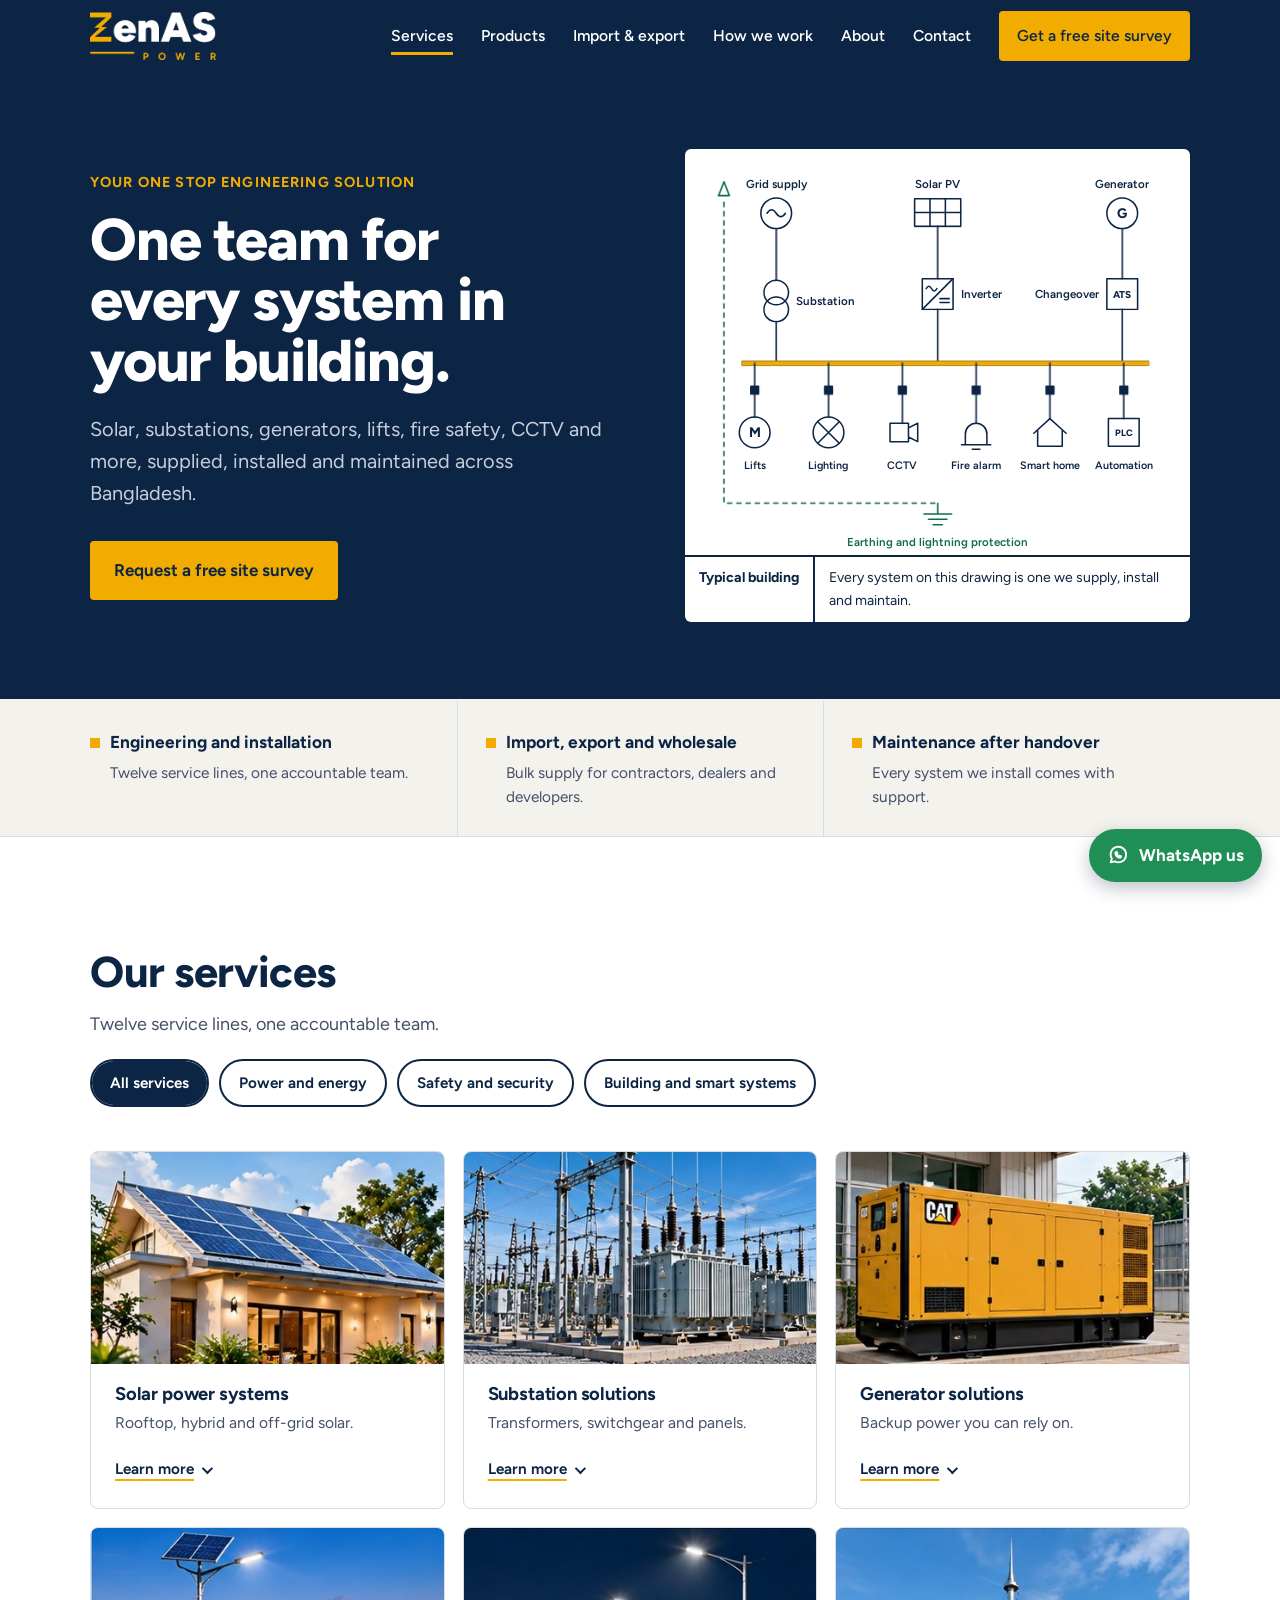
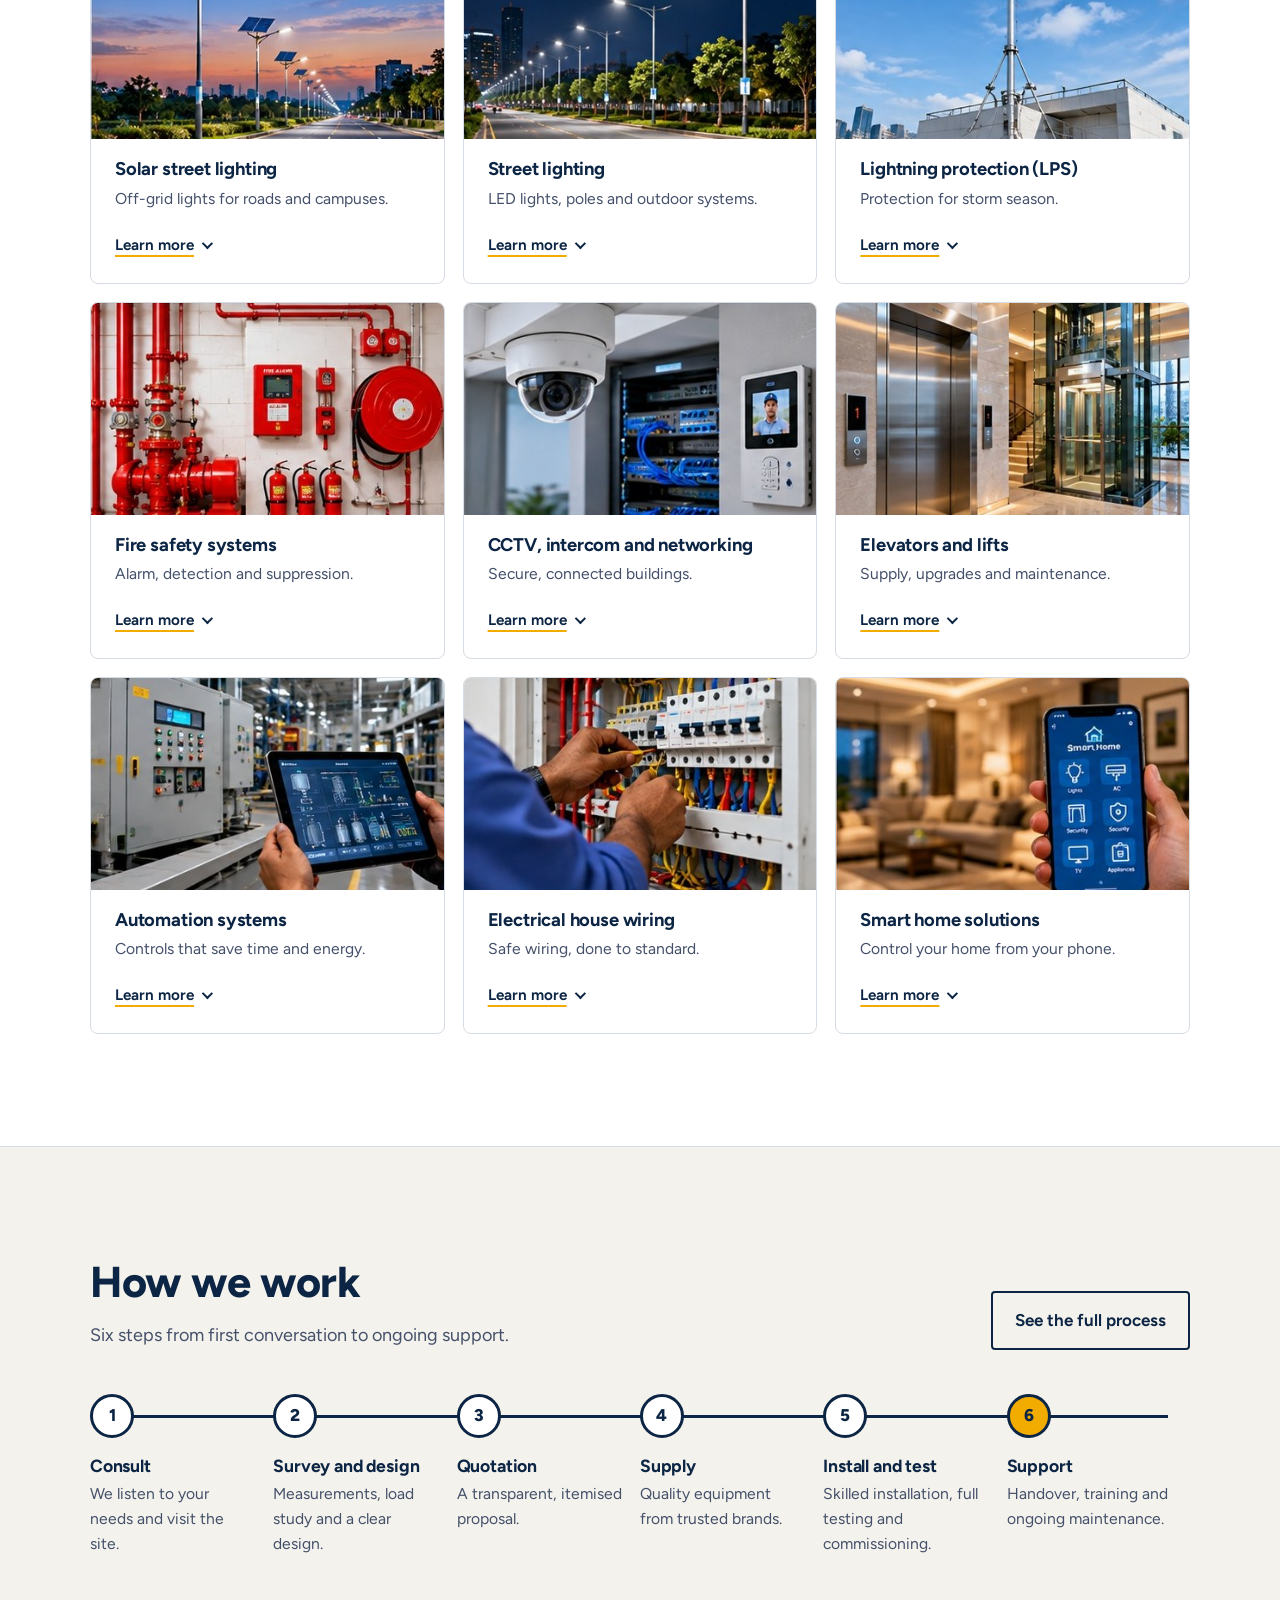
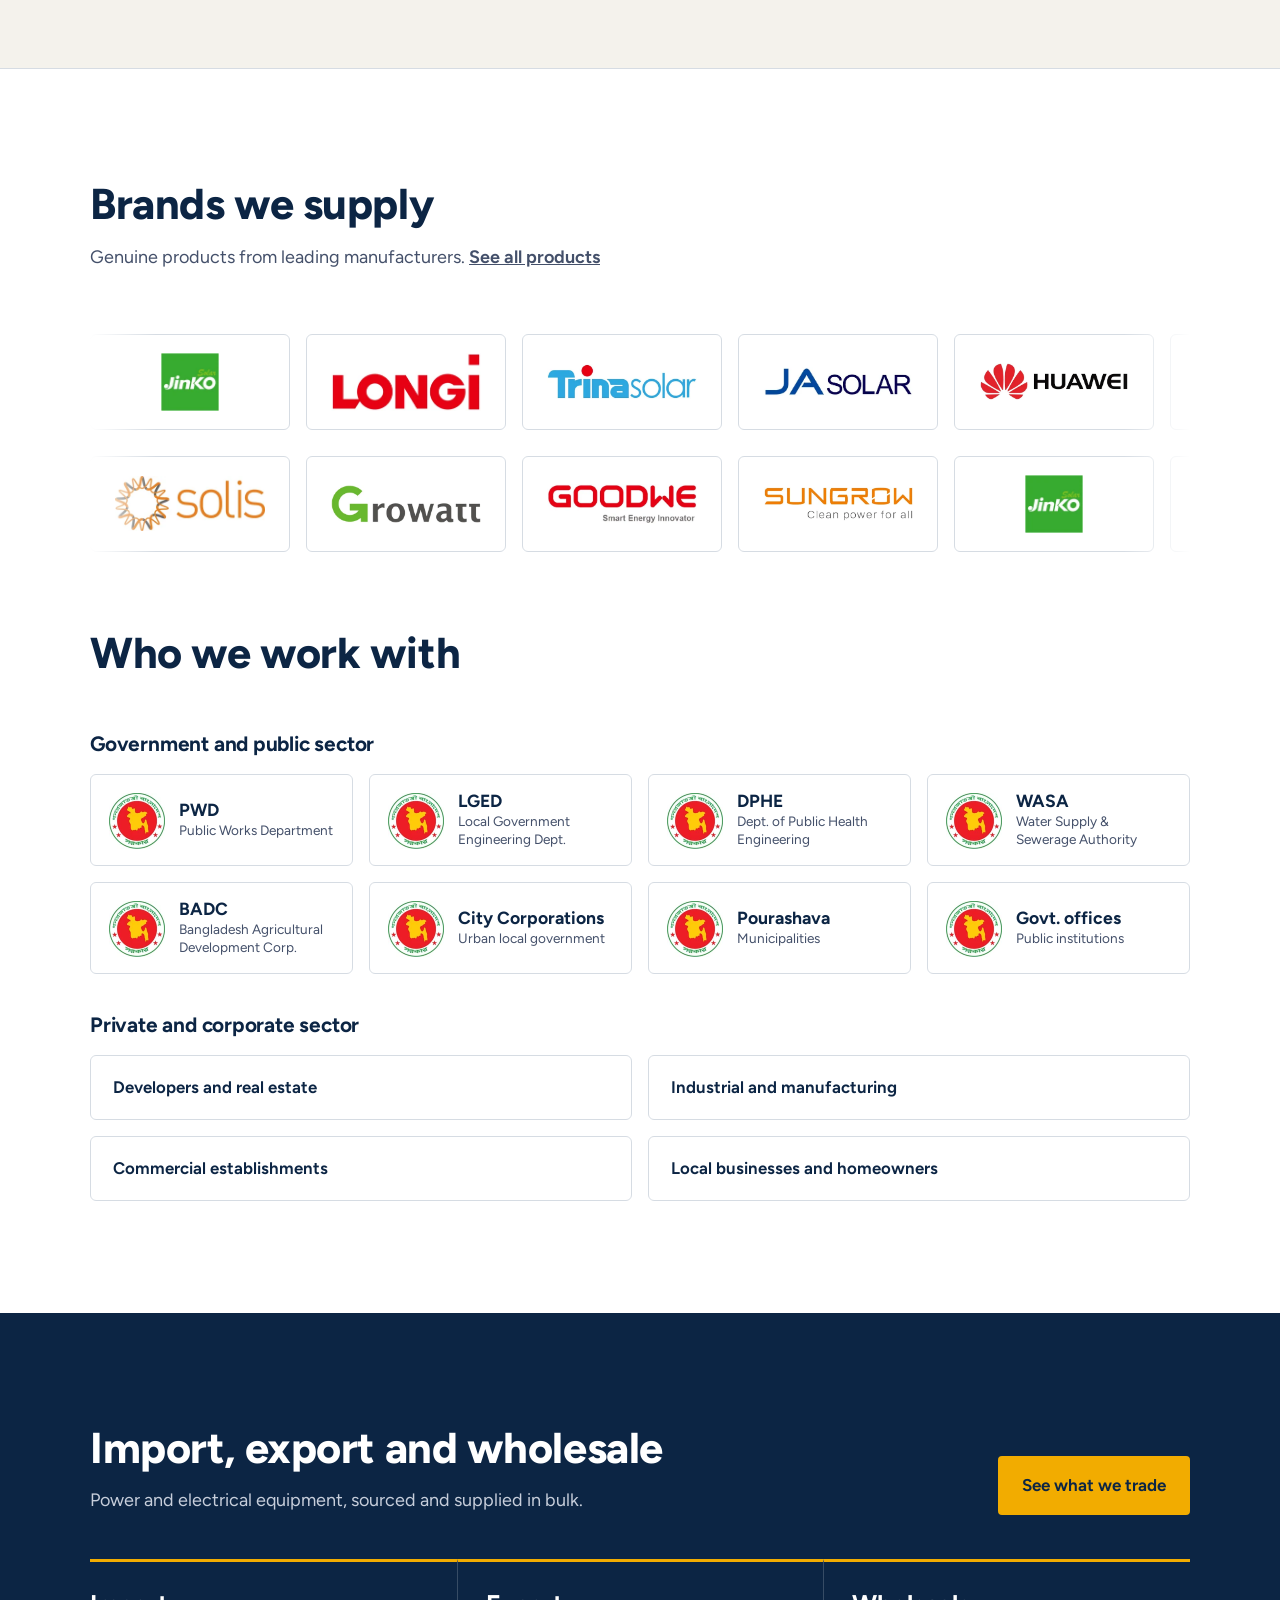
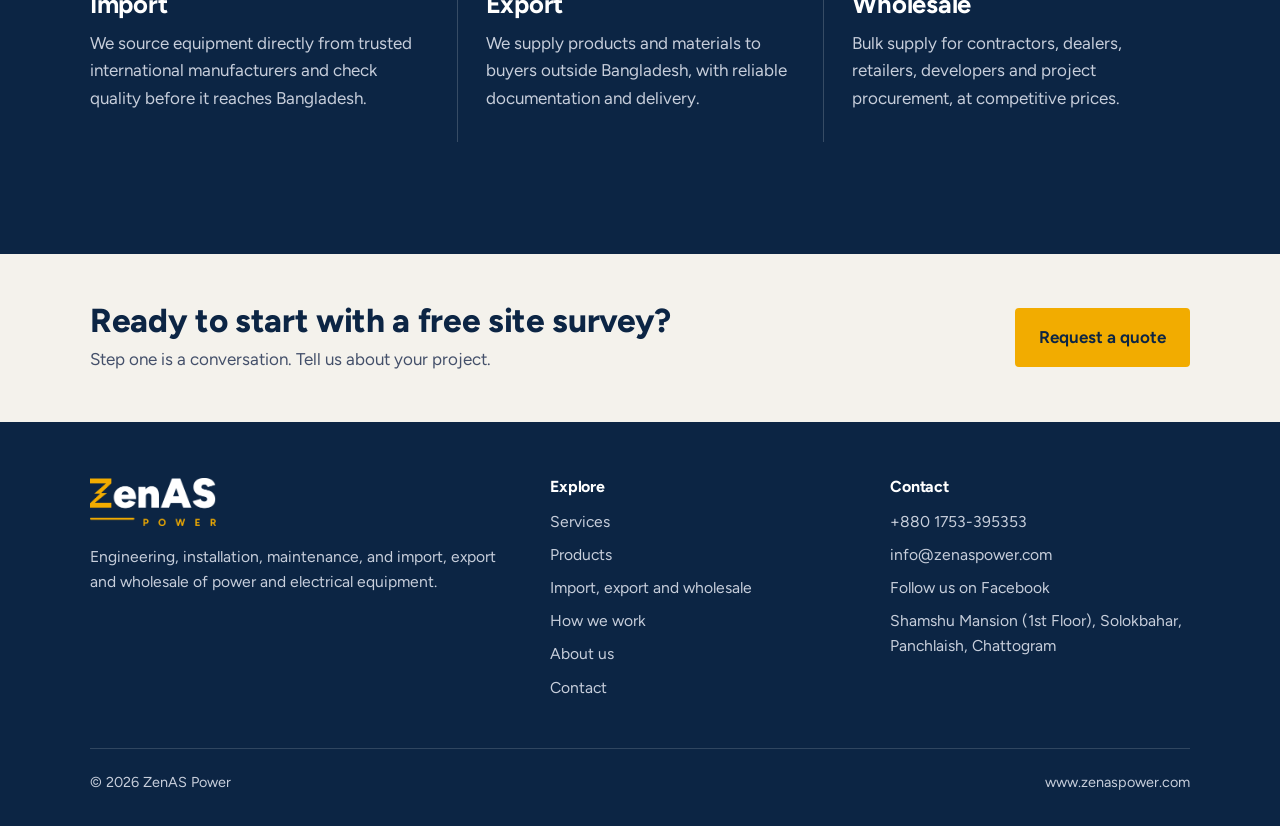
==== commit 4bb10a18: "Add files via upload" ====
--- a/index.html
+++ b/index.html
@@ -880,7 +880,7 @@
   <div class="wrap">
     <div class="footer-grid">
       <div>
-        <a class="brand" href="index.html"><img src="[data-uri]" alt="ZenAS Power" width="272" height="96"></a>
+        <a class="brand" href="index.html"><img src="zenas-logo.png" alt="ZenAS Power" width="2400" height="914"></a>
         <p class="footer-about">Engineering, installation, maintenance, and import, export and wholesale of power and electrical equipment.</p>
       </div>
       <div>
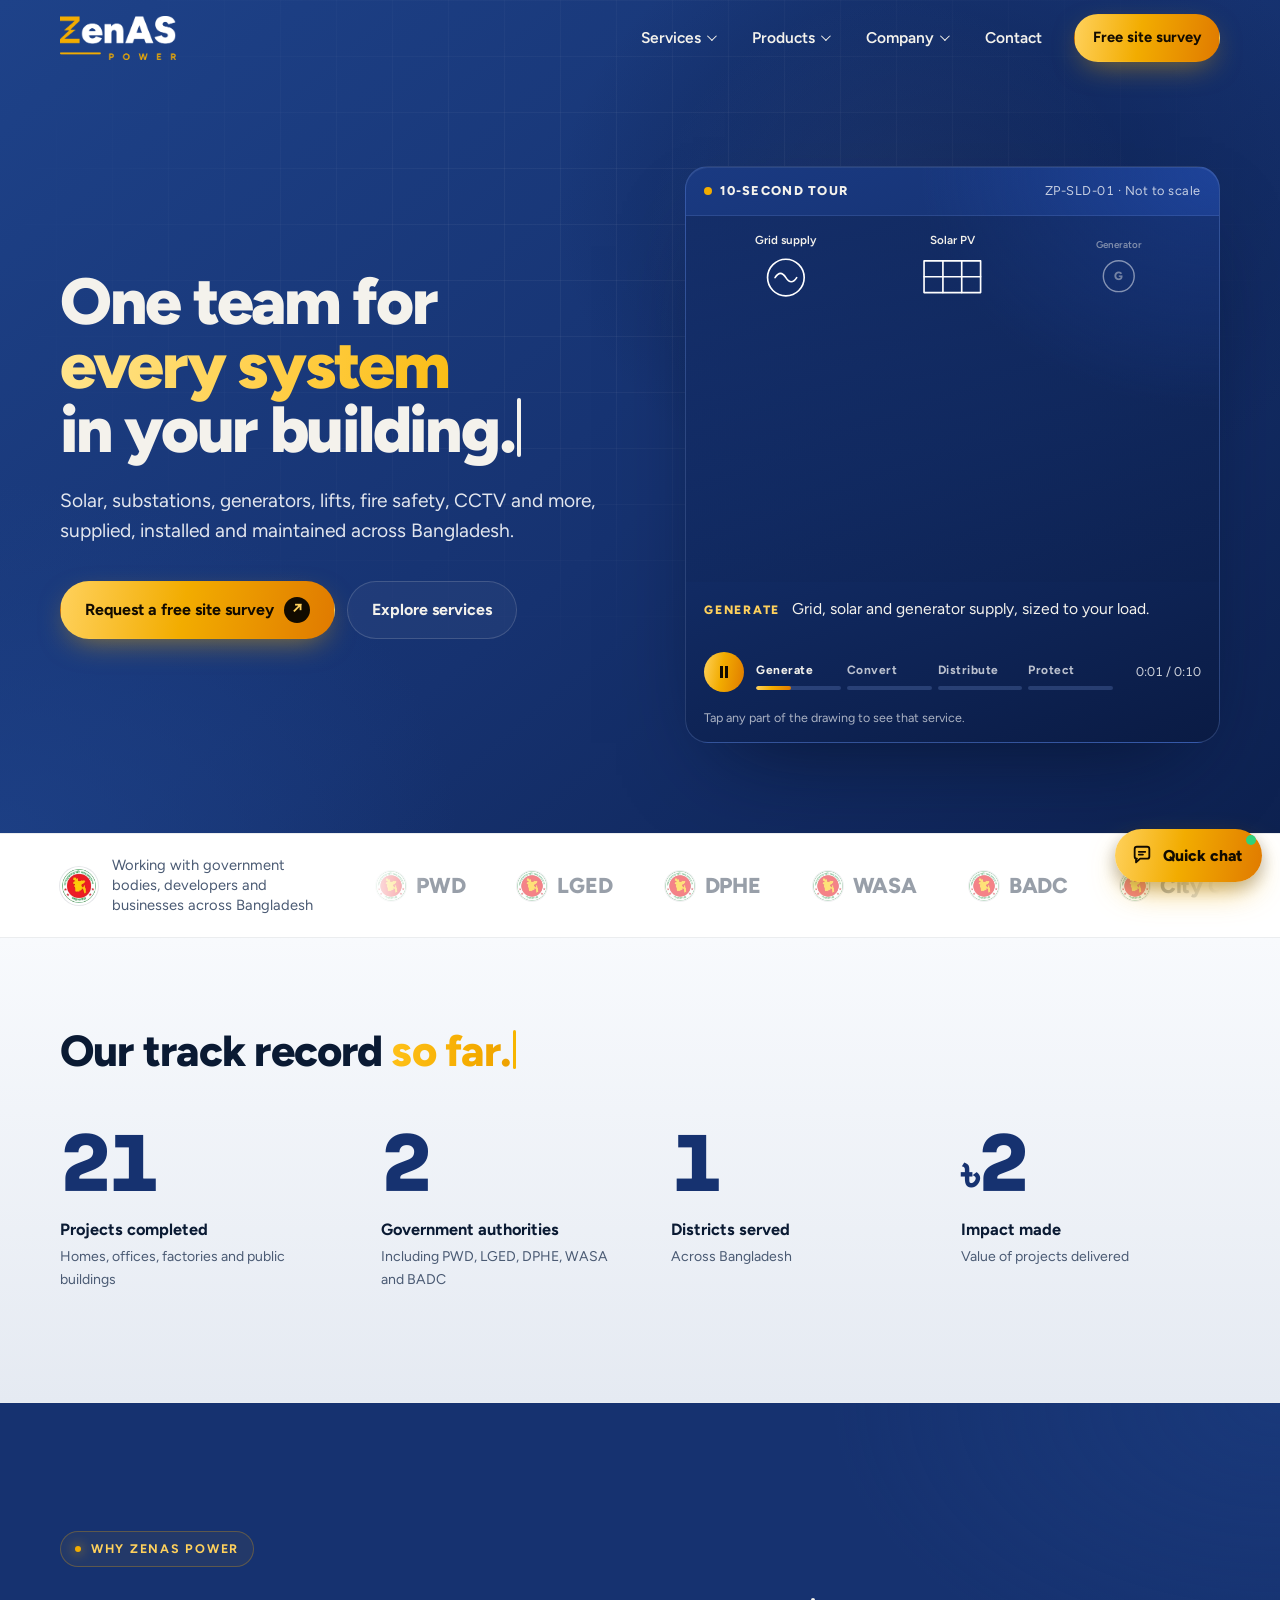
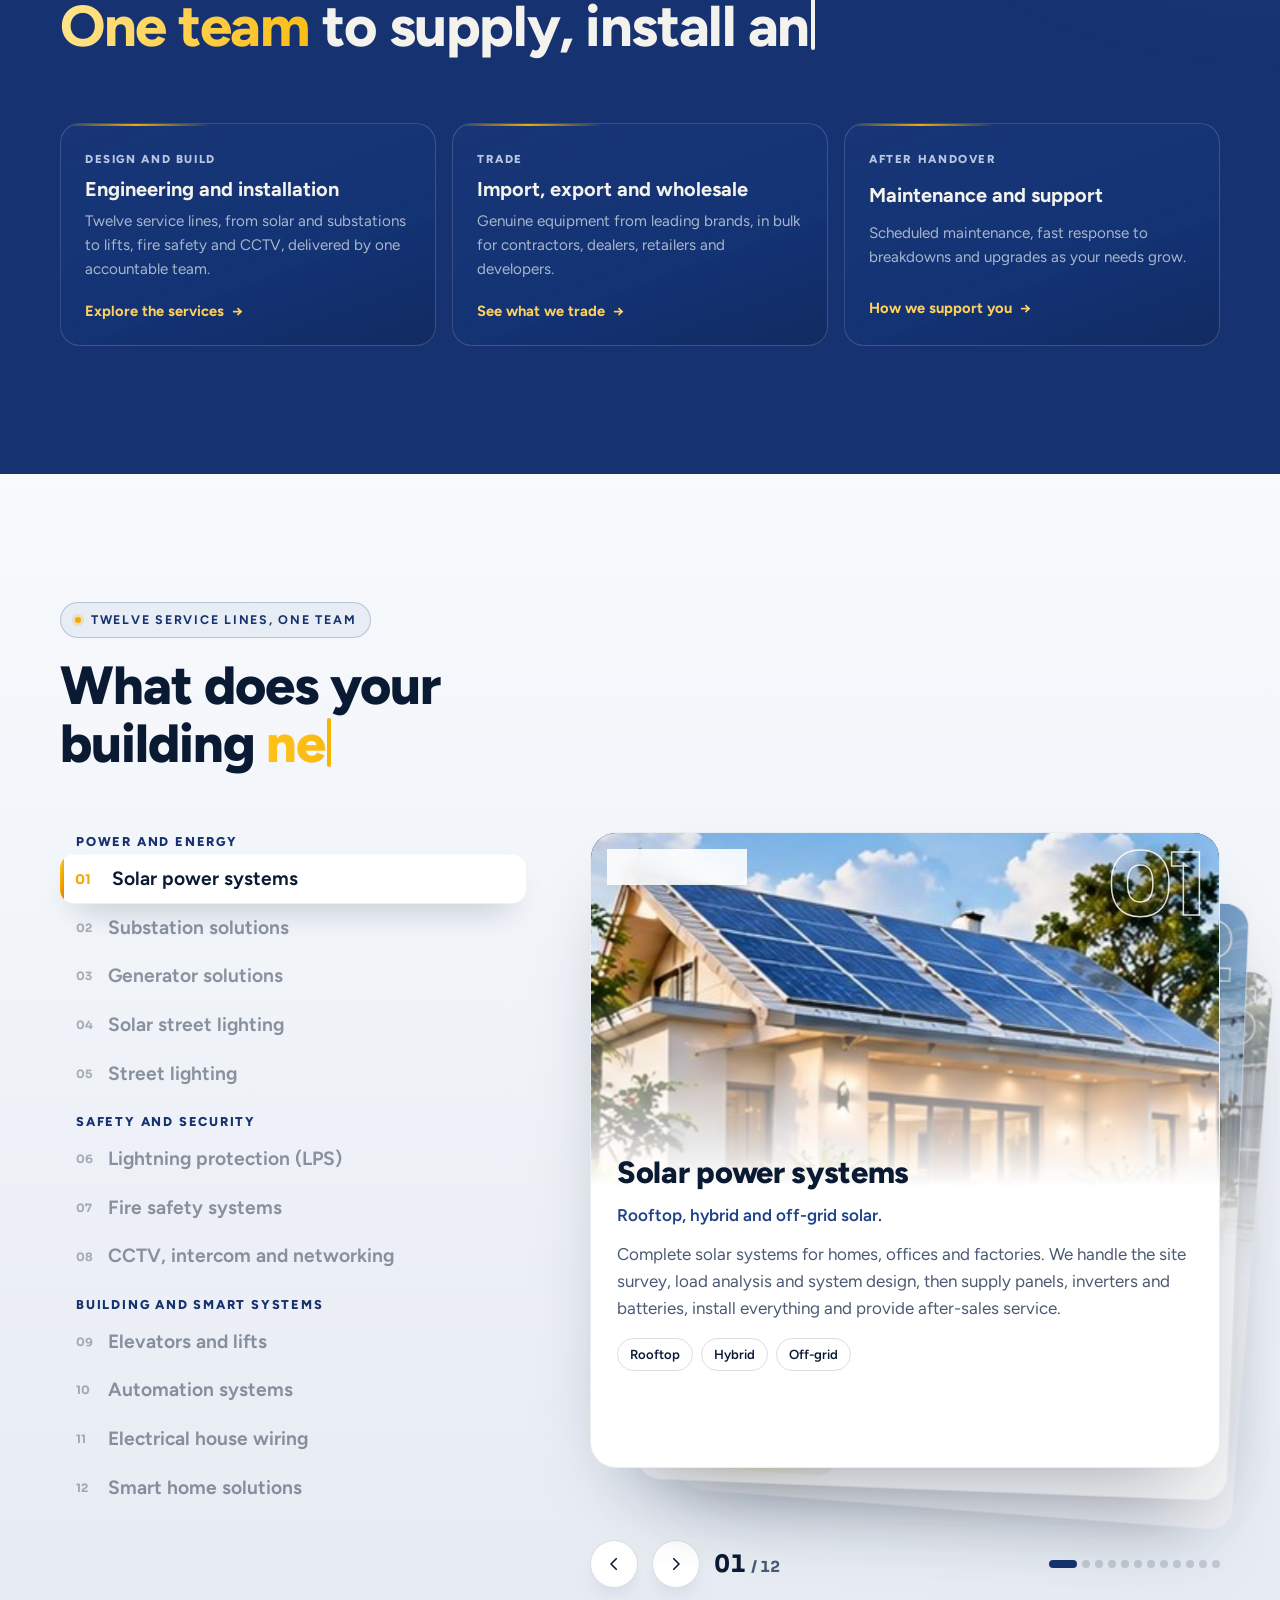
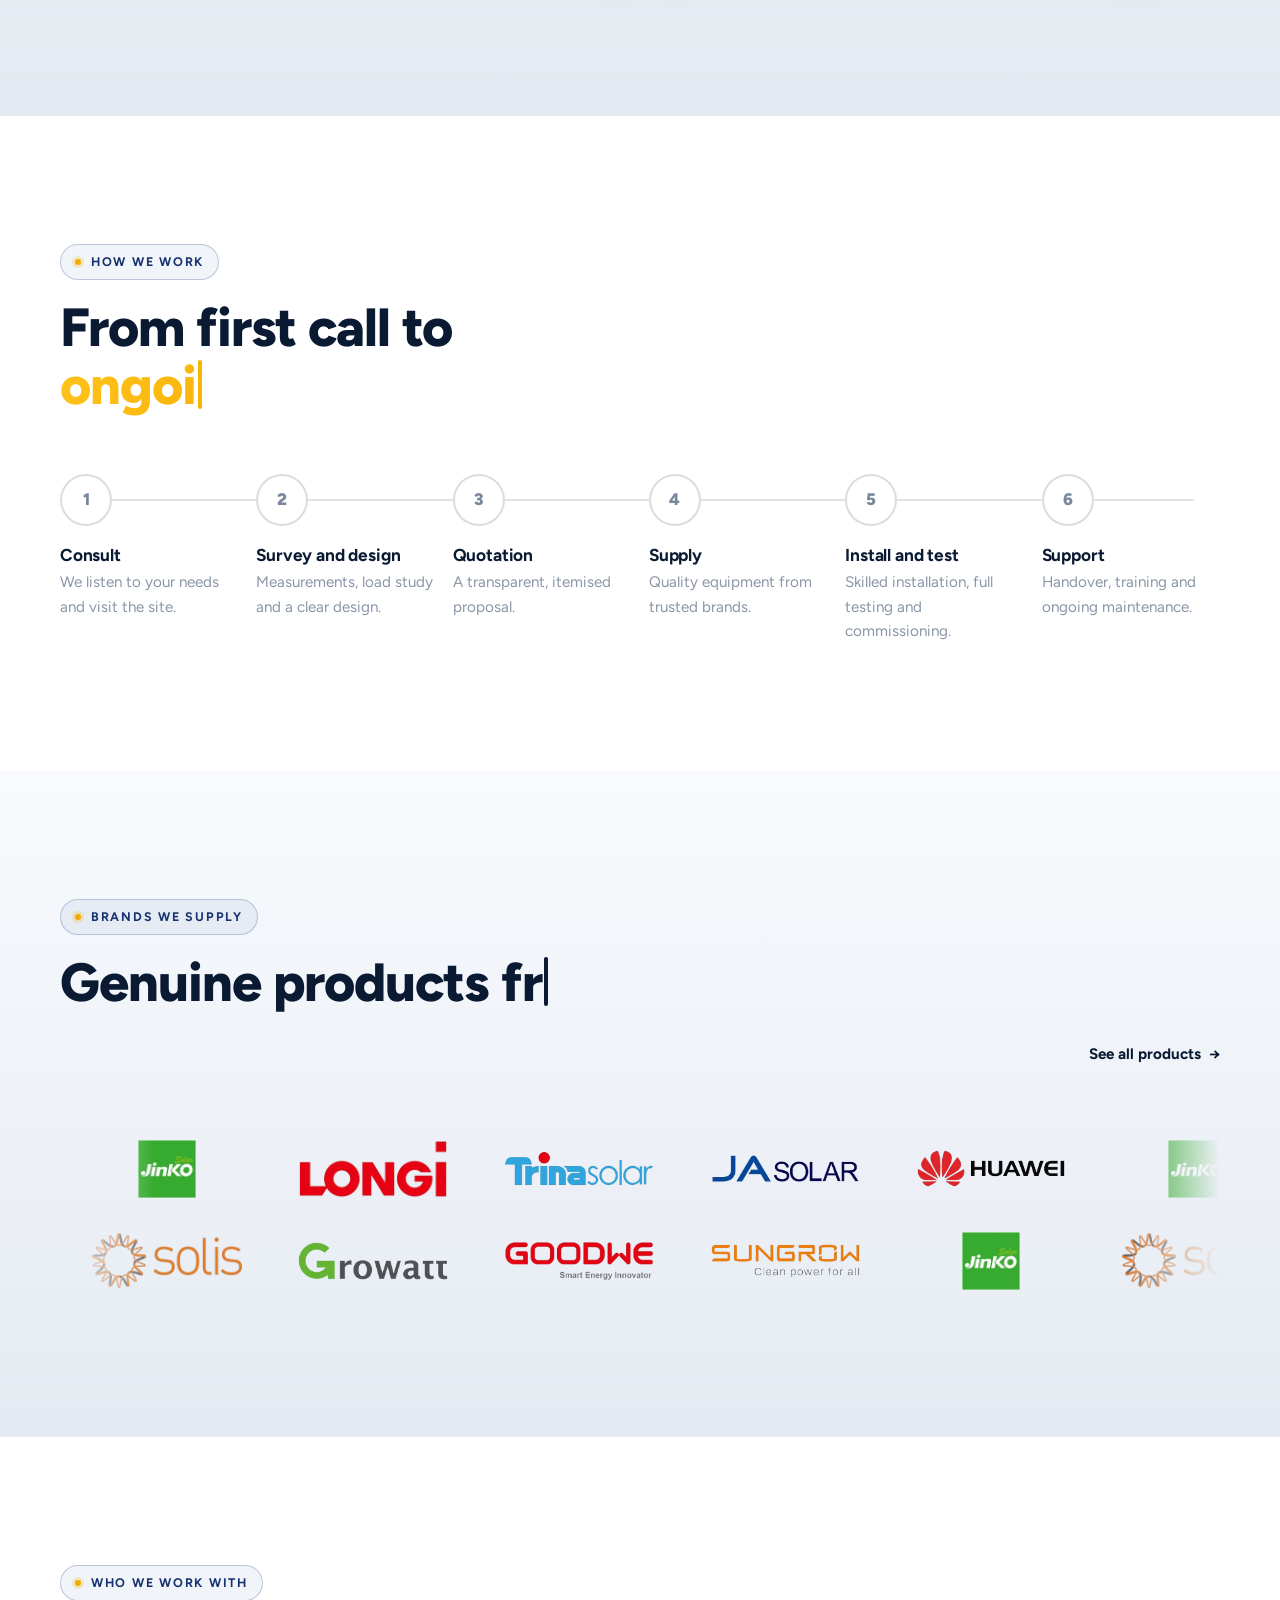
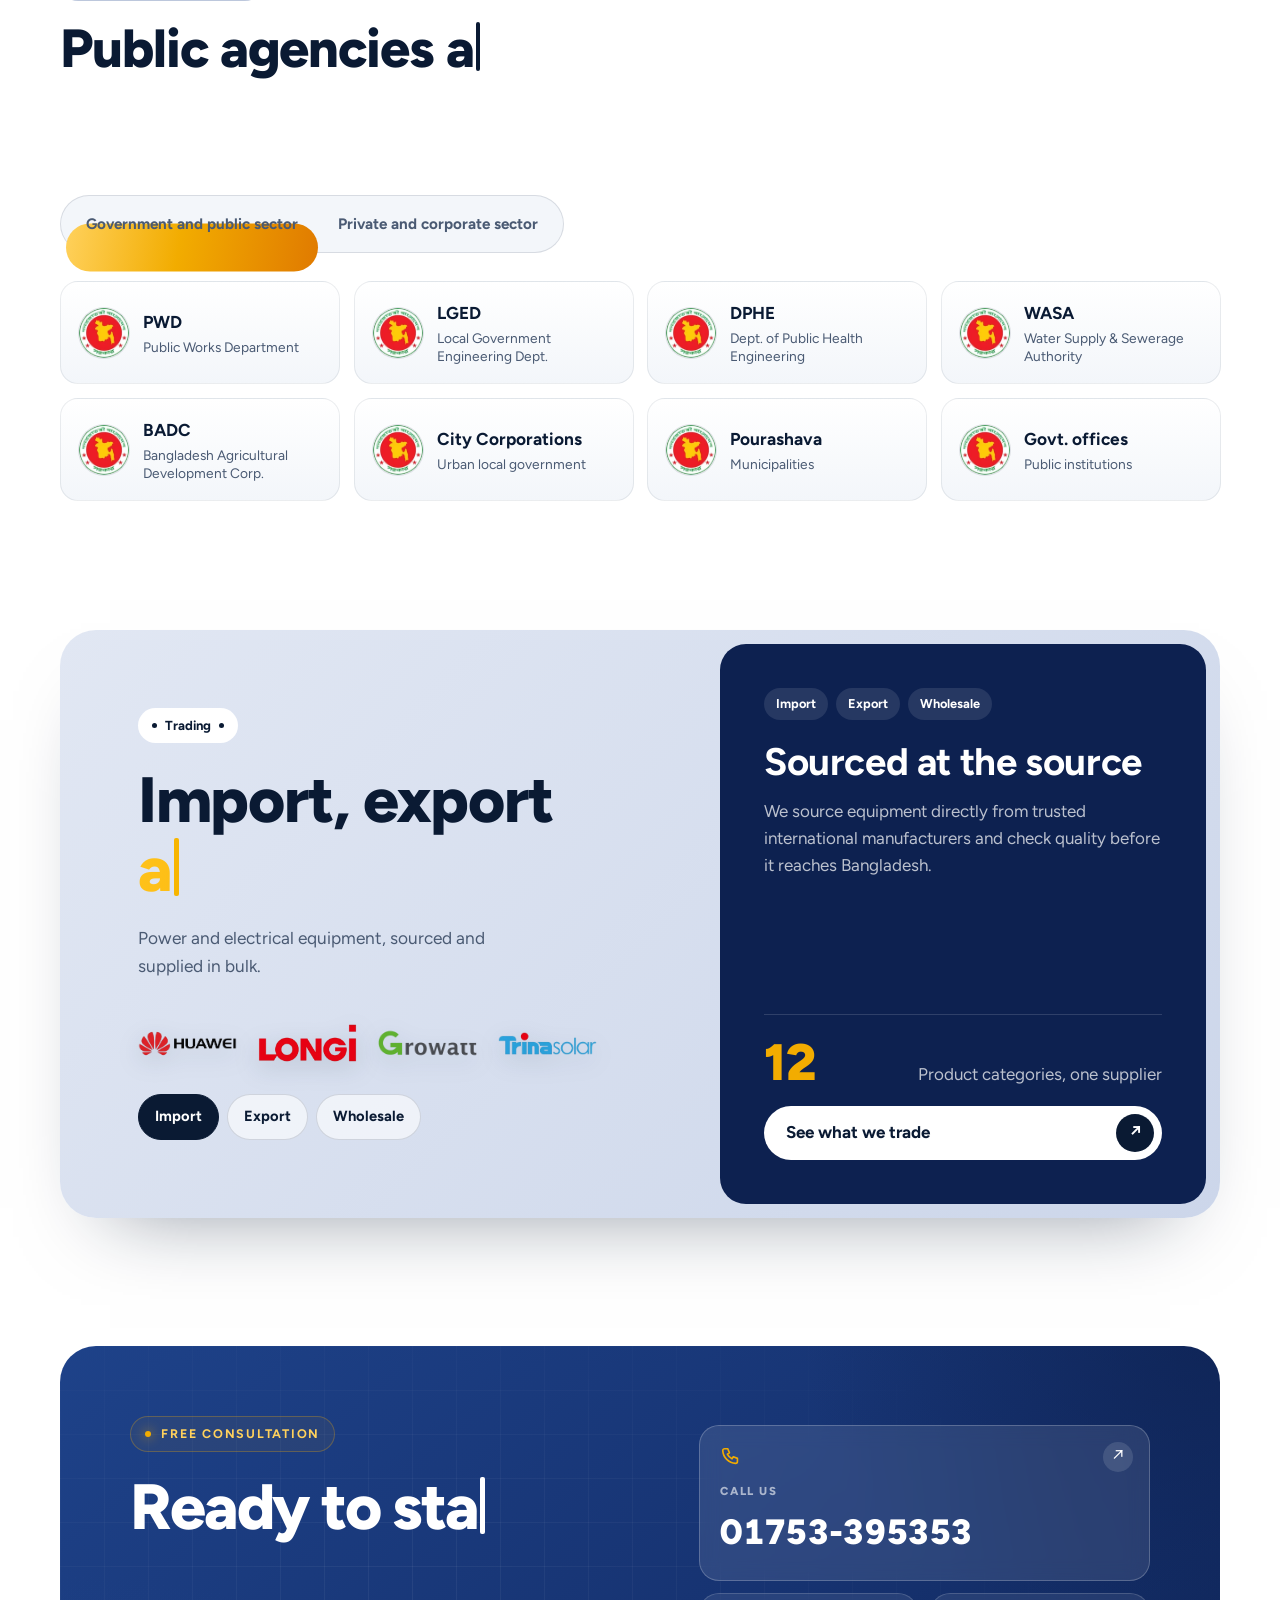
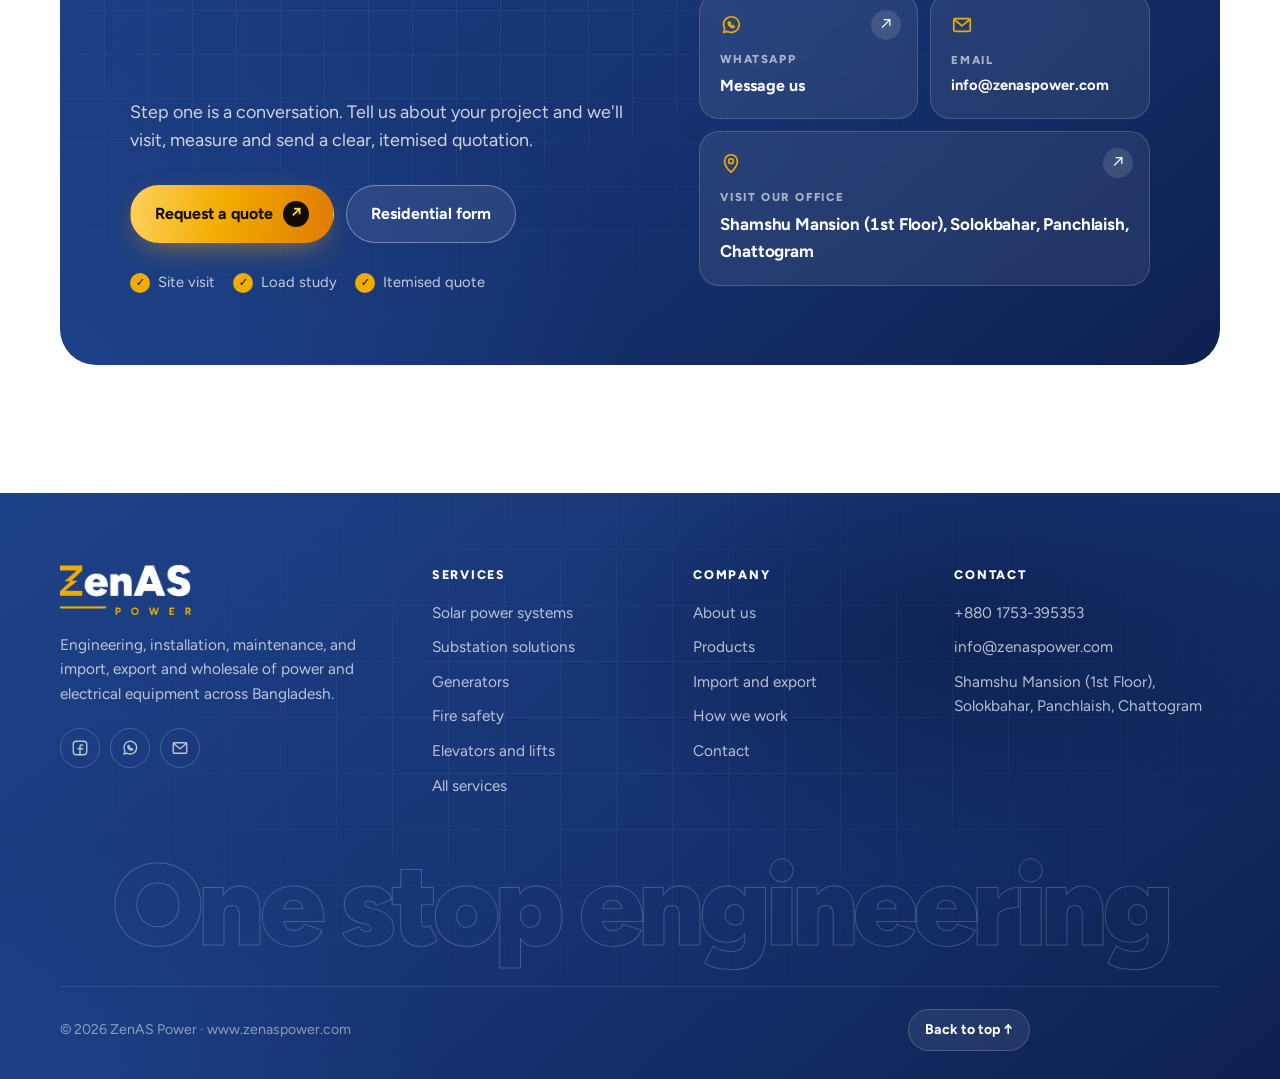
==== commit 804a679c: "Add files via upload" ====
--- a/index.html
+++ b/index.html
@@ -2,966 +2,1580 @@
 <html lang="en" class="no-js">
 <head>
 <meta charset="utf-8">
-<meta name="viewport" content="width=device-width, initial-scale=1">
+<meta name="viewport" content="width=device-width, initial-scale=1, viewport-fit=cover">
 <title>ZenAS Power | Solar, substations, lifts, fire safety and electrical solutions in Bangladesh</title>
 <meta name="description" content="Solar, substations, generators, lifts, fire safety, CCTV and more, supplied, installed and maintained across Bangladesh.">
-<meta property="og:title" content="ZenAS Power | Solar, substations, lifts, fire safety and electrical solutions in Bangladesh">
+<meta property="og:title" content="ZenAS Power | Your One Stop Engineering Solution">
 <meta property="og:description" content="Solar, substations, generators, lifts, fire safety, CCTV and more, supplied, installed and maintained across Bangladesh.">
 <meta property="og:type" content="website">
-<meta name="theme-color" content="#0C2544">
+<meta name="theme-color" content="#163270">
+<meta name="format-detection" content="telephone=no">
 <link rel="icon" href="[data-uri]" type="image/png">
 <link rel="apple-touch-icon" href="apple-touch-icon.png">
 <link rel="preconnect" href="https://fonts.googleapis.com">
 <link rel="preconnect" href="https://fonts.gstatic.com" crossorigin>
-<link href="https://fonts.googleapis.com/css2?family=Figtree:wght@400..800&display=swap" rel="stylesheet">
+<link href="https://fonts.googleapis.com/css2?family=Figtree:wght@400..900&family=Sora:wght@600..800&display=swap" rel="stylesheet">
 <style>
+/* Layout: dark engineering-drawing canvas; navy depth, Power Gold used as light, not paint. */
 :root{
-  --ink:#0B2644;
-  --ink-soft:#44506A;
-  --paper:#FFFFFF;
-  --sheet:#F5F4EF;
-  --rule:#D6DCE3;
-  --signal:#F1A801;
-  --signal-deep:#D39200;
-  --earth:#0F6B4F;
-  --ring:rgba(241,168,1,.16);
-  --wide:118%;
-  --max:1180px;
-  --pad:clamp(20px,4vw,40px);
-  color-scheme:light;
+  --night:#0D2150;          /* page ground: deep blue-black */
+  --navy:#163270;           /* ZenAS Navy */
+  --navy-2:#123462;         /* lifted navy for glows */
+  --panel:#1E4289;          /* raised surfaces */
+  --royal:#163270;          /* royal blue */
+  --blue:#1E4289;           /* electric blue */
+  --sky:#B9C6E2;            /* sky blue */
+  --white:#FFFFFF;
+  --ash:#EDF1F6;            /* ash grey */
+  --ink:#0A1A33;            /* text on light */
+  --ink-soft:#4A5A73;
+  --gold:#F2AC00;           /* Power Gold */
+  --gold-hi:#FFD15C;        /* gold highlight */
+  --ember:#E07A00;          /* deep gold end of gradients */
+  --cream:#F4F2EC;          /* Warm Cream, primary text on dark */
+  --mist:#A9B6CA;           /* secondary text */
+  --dim:#5E6E86;            /* tertiary text */
+  --line:rgba(244,242,236,.09);
+  --line-2:rgba(244,242,236,.16);
+  --earth:#5EE0A6;          /* earth conductor (green), drawings only */
+  --grad-gold:linear-gradient(100deg,var(--gold-hi) 0%,var(--gold) 45%,var(--ember) 100%);
+  --tint:#E1E7F3;            /* trading card light */
+  --tint-2:#CCD6EA;
+  --deep:#0D2150;            /* trading card dark */
+  --grad-blue:linear-gradient(100deg,#163270 0%,#1E4289 50%,#1E4289 100%);
+  --font:"Figtree",system-ui,-apple-system,"Segoe UI",Roboto,Arial,sans-serif;
+  --max:1240px;
+  --pad:clamp(16px,4vw,40px);
+  --ease:cubic-bezier(.2,.8,.2,1);
+  color-scheme:dark;
 }
 *,*::before,*::after{box-sizing:border-box}
-html{scroll-behavior:smooth;scroll-padding-top:84px}
+html{scroll-behavior:smooth;scroll-padding-top:90px;background:var(--night)}
 @media (prefers-reduced-motion:reduce){html{scroll-behavior:auto}}
-body{margin:0;font-family:"Figtree",system-ui,-apple-system,"Segoe UI",Roboto,Arial,sans-serif;font-size:1.0625rem;line-height:1.6;color:var(--ink);background:var(--paper);-webkit-font-smoothing:antialiased}
+body{margin:0;font-family:var(--font);font-size:1.0625rem;line-height:1.6;color:var(--cream);background:var(--night);-webkit-font-smoothing:antialiased;overflow-x:hidden}
 img,svg{max-width:100%;display:block}
 a{color:inherit}
-h1,h2,h3,h4{font-stretch:var(--wide);line-height:1.1;margin:0;letter-spacing:-.01em}
-h2{font-size:clamp(1.9rem,3.4vw,2.7rem);font-weight:750}
-h3{font-size:1.3rem;font-weight:700}
-h4{font-size:1.1rem;font-weight:700}
+h1,h2,h3{margin:0;line-height:1.08;letter-spacing:-.02em;text-wrap:balance}
+h2{font-size:clamp(2rem,4.2vw,3.4rem);font-weight:800}
+h3{font-size:1.2rem;font-weight:700;letter-spacing:-.01em}
 p{margin:0}
-.wrap{max-width:var(--max);margin:0 auto;padding:0 var(--pad)}
-.section{padding:clamp(64px,9vw,112px) 0}
-.section-head{max-width:640px;margin-bottom:clamp(36px,5vw,56px)}
-.section-head p{margin-top:14px;color:var(--ink-soft);font-size:1.125rem}
-:focus-visible{outline:3px solid var(--signal);outline-offset:3px;border-radius:2px}
-.skip{position:absolute;left:-9999px}
-.skip:focus{left:16px;top:12px;z-index:100;background:var(--paper);padding:8px 14px}
+ul{margin:0;padding:0;list-style:none}
+.wrap{max-width:var(--max);margin:0 auto;padding-inline:var(--pad)}
+.section{padding-block:clamp(72px,10vw,128px);position:relative}
+:focus-visible{outline:2px solid var(--gold);outline-offset:3px;border-radius:4px}
+.skip{position:absolute;left:-9999px}.skip:focus{left:16px;top:12px;z-index:200;background:var(--cream);color:var(--navy);padding:8px 14px}
+.eyebrow{display:inline-flex;align-items:center;gap:10px;font-size:.78rem;font-weight:700;letter-spacing:.14em;text-transform:uppercase;color:var(--gold-hi);padding:7px 14px;border:1px solid rgba(242,172,0,.28);border-radius:999px;background:rgba(242,172,0,.06)}
+.eyebrow::before{content:"";width:6px;height:6px;border-radius:50%;background:var(--gold);box-shadow:0 0 12px var(--gold)}
+.sec-head{max-width:720px;display:grid;justify-items:start;gap:18px;margin-bottom:clamp(36px,5vw,60px)}
+.sec-head p{color:var(--mist);font-size:1.12rem;max-width:40em}
+.gold-text,.gw{background:linear-gradient(100deg,#FFE58F 0%,#FFCB3D 30%,#F7B500 55%,#FFCB3D 75%,#FFE58F 100%);background-size:220% 100%;-webkit-background-clip:text;background-clip:text;color:transparent;animation:shine 5s linear infinite}
+@keyframes shine{to{background-position:-220% 0}}
 
 /* Buttons */
-.btn{display:inline-flex;align-items:center;gap:10px;font:inherit;font-weight:650;font-stretch:108%;text-decoration:none;padding:14px 22px;border-radius:4px;border:2px solid var(--ink);cursor:pointer;transition:background .15s,color .15s}
-.btn-primary{background:var(--signal);border-color:var(--signal);color:var(--ink)}
-.btn-primary:hover{background:var(--signal-deep);border-color:var(--signal-deep)}
-.btn-ghost{background:transparent;color:var(--ink)}
-.btn-ghost:hover{background:var(--ink);color:var(--paper)}
-.btn svg{width:18px;height:18px;flex:none}
-
-/* Header */
-.site-header{position:sticky;top:0;z-index:50;background:rgba(245,244,239,.97);backdrop-filter:saturate(1.2) blur(6px);border-bottom:1px solid var(--rule)}
-.header-row{display:flex;align-items:center;justify-content:space-between;gap:24px;height:72px}
-.brand{display:flex;align-items:center;gap:12px;text-decoration:none}
-.brand img{height:46px;width:auto}
-.site-footer .brand img{height:48px}
-.brand-name{font-weight:800;font-stretch:122%;font-size:1.2rem;letter-spacing:-.01em;line-height:1}
-.brand-name small{display:block;font-weight:500;font-stretch:100%;font-size:.72rem;color:var(--ink-soft);margin-top:4px;letter-spacing:0}
-.nav{display:flex;align-items:center;gap:28px}
-.nav a{text-decoration:none;font-weight:550;font-size:.98rem}
-.nav a:not(.btn):hover{text-decoration:underline;text-decoration-color:var(--signal);text-decoration-thickness:3px;text-underline-offset:6px}
-.nav .btn{padding:10px 16px}
-.nav-toggle{display:none;background:none;border:2px solid var(--ink);border-radius:4px;padding:8px 10px;cursor:pointer}
-.nav-toggle svg{width:22px;height:22px}
-@media (max-width:980px){
+.btn{--mx:0px;--my:0px;display:inline-flex;align-items:center;justify-content:center;gap:10px;font:inherit;font-weight:700;font-size:1rem;text-decoration:none;padding:15px 24px;border-radius:999px;border:1px solid transparent;cursor:pointer;position:relative;overflow:hidden;isolation:isolate;transform:translate(var(--mx),var(--my));transition:transform .25s var(--ease),box-shadow .25s,background .2s,color .2s,border-color .2s}
+.btn-gold{background:var(--grad-gold);color:#120B00;box-shadow:0 10px 30px -10px rgba(242,172,0,.6)}
+.btn-gold::after{content:"";position:absolute;inset:0;background:linear-gradient(100deg,transparent 30%,rgba(255,255,255,.55) 50%,transparent 70%);transform:translateX(-120%);transition:transform .7s var(--ease);z-index:-1}
+.btn-gold:hover::after{transform:translateX(120%)}
+.btn-gold:hover{box-shadow:0 16px 40px -10px rgba(242,172,0,.75)}
+.btn-ghost{background:rgba(244,242,236,.04);color:var(--cream);border-color:var(--line-2);backdrop-filter:blur(6px)}
+.btn-ghost:hover{border-color:var(--gold);color:var(--gold-hi)}
+.btn-sm{padding:11px 18px;font-size:.92rem}
+.btn .arrow{width:26px;height:26px;border-radius:50%;display:grid;place-items:center;background:#120B00;color:var(--gold-hi);transition:transform .3s var(--ease)}
+.btn:hover .arrow{transform:rotate(45deg)}
+.link-arrow{font-weight:700;font-size:.95rem;text-decoration:none;color:var(--cream);display:inline-flex;align-items:center;gap:8px;background:linear-gradient(var(--gold),var(--gold)) 0 100%/0 2px no-repeat;padding-bottom:3px;transition:background-size .35s var(--ease)}
+.link-arrow::after{content:"→";transition:transform .3s var(--ease)}
+.link-arrow:hover{background-size:100% 2px}.link-arrow:hover::after{transform:translateX(4px)}
+
+/* Scroll progress */
+.progress{position:fixed;left:0;top:0;height:3px;width:100%;transform-origin:0 50%;transform:scaleX(0);background:var(--grad-gold);z-index:120}
+
+/* Header + mega menu */
+.site-header{position:fixed;left:0;right:0;top:0;z-index:100;padding-top:env(safe-area-inset-top,0px);transition:background .35s,border-color .35s,backdrop-filter .35s;border-bottom:1px solid transparent}
+.site-header.scrolled,.site-header.menu-open{background:rgba(22,50,112,.96);backdrop-filter:blur(16px) saturate(1.3);border-bottom-color:var(--line)}
+.header-row{display:flex;align-items:center;justify-content:space-between;gap:20px;height:76px}
+.brand img{height:44px;width:auto}
+.nav{display:flex;align-items:center;gap:6px}
+.nav-link{font:inherit;font-size:.97rem;font-weight:600;color:var(--cream);text-decoration:none;background:none;border:0;padding:10px 16px;border-radius:999px;cursor:pointer;display:inline-flex;align-items:center;gap:6px;transition:background .2s,color .2s}
+.nav-link:hover,.nav-item.open > .nav-link{background:rgba(244,242,236,.07)}
+.nav-link .chev{width:7px;height:7px;border-right:1.8px solid currentColor;border-bottom:1.8px solid currentColor;transform:rotate(45deg) translateY(-2px);transition:transform .3s var(--ease)}
+.nav-item.open > .nav-link .chev{transform:rotate(-135deg) translateY(-1px)}
+.header-row{position:relative}
+.nav-item{position:static}
+.mega{position:absolute;top:calc(100% - 4px);right:var(--pad);width:min(880px,calc(100% - 2 * var(--pad)));transform:translateY(10px) scale(.98);transform-origin:top right;opacity:0;visibility:hidden;transition:opacity .25s var(--ease),transform .3s var(--ease),visibility 0s .3s;background:rgba(22,50,112,.97);backdrop-filter:blur(18px);border:1px solid var(--line-2);border-radius:22px;padding:14px;display:grid;grid-template-columns:300px 1fr;gap:14px;box-shadow:0 30px 80px -20px rgba(0,0,0,.7)}
+.mega::before{content:"";position:absolute;left:0;right:0;top:-16px;height:16px}
+.nav-item.open .mega{opacity:1;visibility:visible;transform:none;transition:opacity .25s var(--ease),transform .35s var(--ease),visibility 0s}
+.mm-feature{border-radius:16px;padding:18px;display:flex;flex-direction:column;gap:14px;background:var(--grad-gold);color:#140C00;min-height:100%}
+.mm-feature .k{font-size:.72rem;font-weight:800;letter-spacing:.14em;text-transform:uppercase;opacity:.75}
+.mm-feature img{border-radius:12px;width:100%;aspect-ratio:4/3;object-fit:cover}
+.mm-feature .mm-cta{margin-top:auto;display:flex;align-items:center;justify-content:space-between;gap:10px;background:#0A0F18;color:var(--cream);text-decoration:none;font-weight:700;border-radius:999px;padding:10px 10px 10px 18px}
+.mm-feature .mm-cta span{width:30px;height:30px;border-radius:50%;background:var(--cream);color:#0A0F18;display:grid;place-items:center;transition:transform .3s var(--ease)}
+.mm-feature .mm-cta:hover span{transform:rotate(45deg)}
+.mm-feature.navy{background:linear-gradient(160deg,#1F63E6,#1E4289 55%,#163270);color:var(--cream);border:1px solid var(--line-2)}
+.mm-feature.navy .k{color:var(--gold-hi);opacity:1}
+.mm-feature p{font-size:.95rem;line-height:1.45}
+.mm-logos{display:grid;grid-template-columns:repeat(2,1fr);gap:8px}
+.mm-logos li{overflow:hidden;background:transparent;border-radius:8px;height:46px;display:grid;place-items:center;padding:6px}
+.mm-logos li .bl{width:100px;height:30px}
+.mm-list{padding:8px 6px}
+.mm-head{font-size:.72rem;font-weight:800;letter-spacing:.14em;text-transform:uppercase;color:var(--dim);padding:6px 12px 10px}
+.mm-grid{display:grid;grid-template-columns:1fr 1fr;gap:2px 6px}
+.mm-item{display:grid;gap:2px;padding:10px 12px;border-radius:12px;text-decoration:none;transition:background .2s,transform .25s var(--ease)}
+.mm-item b{font-size:.95rem;font-weight:700;display:flex;align-items:center;gap:8px}
+.mm-item b::after{content:"→";opacity:0;transform:translateX(-6px);transition:opacity .2s,transform .25s var(--ease);color:var(--gold)}
+.mm-item span{font-size:.84rem;color:var(--mist);line-height:1.35}
+.mm-item:hover{background:rgba(244,242,236,.06)}
+.mm-item:hover b::after{opacity:1;transform:none}
+.nav-item.open .mm-item{animation:mmIn .45s var(--ease) both}
+.nav-item.open .mm-item:nth-child(n+3){animation-delay:.04s}.nav-item.open .mm-item:nth-child(n+5){animation-delay:.08s}.nav-item.open .mm-item:nth-child(n+7){animation-delay:.12s}.nav-item.open .mm-item:nth-child(n+9){animation-delay:.16s}.nav-item.open .mm-item:nth-child(n+11){animation-delay:.2s}
+@keyframes mmIn{from{opacity:0;transform:translateY(8px)}to{opacity:1;transform:none}}
+.mm-grid.one{grid-template-columns:1fr}
+.header-cta{margin-left:10px}
+.nav-toggle{display:none;width:46px;height:46px;border-radius:50%;border:1px solid var(--line-2);background:rgba(244,242,236,.05);color:var(--cream);cursor:pointer;position:relative}
+.nav-toggle i{position:absolute;left:14px;right:14px;height:2px;background:currentColor;border-radius:2px;transition:transform .3s var(--ease),top .3s var(--ease),opacity .2s}
+.nav-toggle i:nth-child(1){top:16px}.nav-toggle i:nth-child(2){top:22px}.nav-toggle i:nth-child(3){top:28px}
+.menu-open .nav-toggle i:nth-child(1){top:22px;transform:rotate(45deg)}.menu-open .nav-toggle i:nth-child(2){opacity:0}.menu-open .nav-toggle i:nth-child(3){top:22px;transform:rotate(-45deg)}
+@media (max-width:1060px){
   .nav-toggle{display:block}
-  .nav{position:absolute;left:0;right:0;top:72px;background:var(--paper);flex-direction:column;align-items:stretch;gap:0;border-bottom:1px solid var(--rule);display:none;padding:8px var(--pad) 20px}
-  .nav.open{display:flex}
-  .nav a:not(.btn){padding:14px 0;border-bottom:1px solid var(--rule)}
-  .nav .btn{margin-top:16px;justify-content:center}
+  .nav{position:fixed;inset:76px 0 0 0;top:calc(76px + env(safe-area-inset-top,0px));background:#163270;flex-direction:column;align-items:stretch;gap:0;padding:12px var(--pad) 40px;overflow-y:auto;opacity:0;visibility:hidden;transform:translateY(-10px);transition:opacity .3s var(--ease),transform .3s var(--ease),visibility 0s .3s}
+  .menu-open .nav{opacity:1;visibility:visible;transform:none;transition:opacity .3s var(--ease),transform .3s var(--ease),visibility 0s}
+  .nav-link{width:100%;justify-content:space-between;font-size:1.25rem;padding:18px 4px;border-radius:0;border-bottom:1px solid var(--line)}
+  .nav-link:hover,.nav-item.open > .nav-link{background:none;color:var(--gold-hi)}
+  .site-header.scrolled,.site-header.menu-open{backdrop-filter:none;background:#163270}
+  .mega{position:static;width:auto;transform:none;opacity:1;visibility:visible;display:none;background:none;border:0;box-shadow:none;padding:4px 0 12px;backdrop-filter:none;grid-template-columns:1fr}
+  .nav-item.open .mega{display:block;transform:none}
+  .mm-feature{display:none}
+  .mm-grid{grid-template-columns:1fr}
+  .header-cta{margin:24px 0 0}
 }
 
+/* Custom cursor (fine pointers only) */
+.cursor-dot,.cursor-ring{position:fixed;left:0;top:0;pointer-events:none;z-index:300;border-radius:50%;opacity:0;transition:opacity .3s;mix-blend-mode:difference}
+.cursor-dot{width:5px;height:5px;margin:-2.5px 0 0 -2.5px;background:#fff;box-shadow:0 0 10px rgba(255,255,255,.9)}
+.cursor-ring{width:18px;height:18px;margin:-9px 0 0 -9px;border:1.5px solid rgba(255,255,255,.85);display:grid;place-items:center;transition:width .3s var(--ease),height .3s var(--ease),margin .3s var(--ease),background .3s,border-color .3s,opacity .3s}
+.cursor-ring span{font-size:.56rem;font-weight:800;letter-spacing:.08em;text-transform:uppercase;color:#120B00;opacity:0;transition:opacity .2s}
+.has-cursor .cursor-dot,.has-cursor .cursor-ring{opacity:1}
+.cursor-ring.hover{width:30px;height:30px;margin:-15px 0 0 -15px;border-color:#fff;background:radial-gradient(circle,rgba(255,255,255,.45),rgba(255,255,255,.08) 70%)}
+.cursor-ring.label{width:34px;height:34px;margin:-17px 0 0 -17px;background:radial-gradient(circle,rgba(255,255,255,.75),rgba(255,255,255,.15) 70%);border-color:#fff}
+.cursor-ring span{display:none}
+@media (pointer:fine){.has-cursor,.has-cursor a,.has-cursor button{cursor:none}}
+
 /* Hero */
-.hero{position:relative;overflow:hidden;background:var(--sheet);border-bottom:1px solid var(--rule)}
-.hero-bg{position:absolute;left:0;right:0;bottom:0;width:100%;height:clamp(160px,22vw,300px);pointer-events:none}
-.hero-bg .sun{fill:var(--signal);opacity:.22}
-.hero-bg .sun-ray{stroke:var(--signal);stroke-width:3;opacity:.3;stroke-linecap:round}
-.hero-bg .tower{fill:none;stroke:var(--ink);stroke-width:2.2;opacity:.11;stroke-linejoin:round}
-.hero-bg .wire{fill:none;stroke:var(--ink);stroke-width:1.6;opacity:.12}
-.hero-bg .ground{stroke:var(--ink);stroke-width:2;opacity:.12}
-.hero-grid{position:relative;z-index:1}
-.hero-grid{display:grid;grid-template-columns:minmax(0,1fr) minmax(0,1.08fr);gap:clamp(32px,5vw,72px);align-items:center;padding-top:clamp(48px,7vw,96px);padding-bottom:clamp(110px,15vw,210px)}
-.hero h1{font-size:clamp(2.4rem,5vw,4rem);font-weight:800;font-stretch:122%;line-height:1.02;letter-spacing:-.02em}
-.hero .lead{margin-top:22px;font-size:clamp(1.1rem,1.6vw,1.25rem);color:var(--ink-soft);max-width:34em}
-.hero-actions{display:flex;flex-wrap:wrap;gap:12px;margin-top:32px}
-.hero-facts{list-style:none;padding:0;margin:36px 0 0;display:flex;flex-wrap:wrap;gap:10px 26px;font-weight:550;font-size:.98rem}
-.hero-facts li{display:flex;align-items:center;gap:10px}
-.hero-facts li::before{content:"";width:10px;height:10px;background:var(--signal);flex:none}
-
-.drawing{margin:0;background:var(--paper);border:2px solid var(--ink);padding:clamp(12px,2vw,22px) clamp(12px,2vw,22px) 0}
-.drawing figcaption{display:grid;grid-template-columns:auto 1fr;border-top:2px solid var(--ink);margin:0 calc(-1 * clamp(12px,2vw,22px));font-size:.88rem}
-.drawing figcaption span{padding:10px 14px}
-.drawing figcaption span:first-child{border-right:2px solid var(--ink);font-weight:700;font-stretch:112%}
-.sld{width:100%;height:auto}
-.sld .w{fill:none;stroke:var(--ink);stroke-width:2;stroke-linecap:round;stroke-dasharray:1;stroke-dashoffset:1;animation:draw .55s ease-out var(--d,0s) forwards}
+.hero{position:relative;overflow:hidden;padding-top:calc(76px + env(safe-area-inset-top,0px));background:
+  radial-gradient(55% 65% at 0% 100%,rgba(30,66,137,.75),transparent 65%),
+  radial-gradient(45% 55% at 75% 25%,rgba(13,33,80,.85),transparent 70%),
+  linear-gradient(140deg,#1E4289 0%,#163270 55%,#0D2150 100%)}
+.hero::before{content:"";position:absolute;inset:0;background-image:linear-gradient(var(--line) 1px,transparent 1px),linear-gradient(90deg,var(--line) 1px,transparent 1px);background-size:56px 56px;-webkit-mask-image:radial-gradient(70% 70% at 50% 30%,#000 20%,transparent 75%);mask-image:radial-gradient(70% 70% at 50% 30%,#000 20%,transparent 75%);opacity:.55;pointer-events:none}
+.spot{position:absolute;inset:0;pointer-events:none;background:radial-gradient(420px circle at var(--sx,70%) var(--sy,30%),rgba(120,150,220,.12),transparent 60%);transition:opacity .4s}
+.hero-grid{position:relative;display:grid;grid-template-columns:minmax(0,1.05fr) minmax(0,1fr);gap:clamp(32px,5vw,72px);align-items:center;padding-block:clamp(48px,7vw,96px) clamp(56px,7vw,96px)}
+.hero h1{min-height:2.94em;margin-top:0!important;font-size:clamp(2.6rem,5.1vw,4.6rem);font-weight:850;letter-spacing:-.035em;line-height:.98;margin-top:22px}
+.hero h1 .ln{display:block;overflow:hidden;padding-bottom:.06em;white-space:nowrap}
+.hero h1 .ln > span{display:inline-block;transform:translateY(105%);animation:rise 1s var(--ease) forwards}
+.hero h1 .ln:nth-child(2) > span{animation-delay:.12s}.hero h1 .ln:nth-child(3) > span{animation-delay:.24s}
+@keyframes rise{to{transform:none}}
+.hero .lead{margin-top:24px;font-size:clamp(1.08rem,1.5vw,1.25rem);color:rgba(255,255,255,.88);max-width:32em;animation:fadeUp .9s var(--ease) .35s both}
+.hero-actions{display:flex;flex-wrap:wrap;gap:12px;margin-top:34px;animation:fadeUp .9s var(--ease) .45s both}
+.hero-chips{display:flex;flex-wrap:wrap;gap:10px;margin-top:34px;animation:fadeUp .9s var(--ease) .55s both}
+.hero-chips li{font-size:.88rem;font-weight:600;color:#fff;padding:8px 14px;border-radius:999px;border:1px solid rgba(255,255,255,.3);background:rgba(255,255,255,.10);backdrop-filter:blur(6px)}
+.hero-chips b{color:var(--gold-hi)}
+@keyframes fadeUp{from{opacity:0;transform:translateY(18px)}to{opacity:1;transform:none}}
+
+/* 10-second tour (animated single-line diagram) */
+.film{margin:0;position:relative;border-radius:24px;padding:0;background:none;box-shadow:0 40px 90px -40px rgba(5,15,40,.8);animation:fadeUp 1s var(--ease) .3s both}
+.film-in{border-radius:23px;background:radial-gradient(80% 60% at 100% 0%,rgba(36,80,184,.55),transparent 70%),linear-gradient(160deg,#1A3A82 0%,#122C66 50%,#0A1B44 100%);border:1px solid rgba(120,150,220,.28);box-shadow:inset 0 1px 0 rgba(255,255,255,.08);overflow:hidden}
+.film-top{display:flex;align-items:center;justify-content:space-between;gap:12px;padding:14px 18px;border-bottom:1px solid rgba(120,150,220,.2);font-size:.8rem;color:rgba(255,255,255,.75)}
+.film-top .live{white-space:nowrap;display:inline-flex;align-items:center;gap:8px;font-weight:800;letter-spacing:.1em;text-transform:uppercase;color:var(--cream)}
+.film-top .live::before{content:"";width:8px;height:8px;border-radius:50%;background:var(--gold);box-shadow:0 0 0 0 rgba(242,172,0,.6);animation:pulse 1.6s infinite}
+.film.paused .film-top .live::before{animation:none;background:var(--dim)}
+@keyframes pulse{70%{box-shadow:0 0 0 8px rgba(242,172,0,0)}100%{box-shadow:0 0 0 0 rgba(242,172,0,0)}}
+.film-top .dwg{font-variant-numeric:tabular-nums;letter-spacing:.04em}
+.film-stage{position:relative;background:linear-gradient(180deg,rgba(5,15,40,.25),rgba(5,15,40,.05))}
+.sld{width:100%;height:auto;display:block}
+.sld .w{fill:none;stroke:rgba(255,255,255,.85);stroke-width:2;stroke-linecap:round;stroke-dasharray:1 1}
 .sld .bus{stroke-width:6;stroke-linecap:square}
-.sld .bus-live{fill:none;stroke:var(--signal);stroke-width:6;stroke-linecap:square;opacity:0;animation:appear .6s ease-out 2s forwards}
-.sld .pe{fill:none;stroke:var(--earth);stroke-width:2;stroke-dasharray:7 5;opacity:0;animation:appear .6s ease-out var(--d,0s) forwards}
-.sld .sym{opacity:0;animation:appear .45s ease-out var(--d,0s) forwards}
-.sld .sym :is(path,circle,rect,line){fill:none;stroke:var(--ink);stroke-width:2;stroke-linejoin:round;stroke-linecap:round}
-.sld .sym .fill{fill:var(--ink)}
-.sld .sym.earthsym :is(path,line){stroke:var(--earth)}
-.sld text{font-family:"Figtree",system-ui,sans-serif;font-size:15px;font-weight:600;fill:var(--ink);stroke:none}
-.sld .loads text:not(.glyph):not([style]){font-size:14px}
-.sld text.glyph{font-size:18px;font-weight:750}
+.sld .flow{fill:none;stroke:var(--gold);stroke-width:2.6;stroke-dasharray:5 11;stroke-linecap:round;opacity:0;filter:drop-shadow(0 0 4px rgba(242,172,0,.9))}
+.sld .bus-flow{stroke-width:6;stroke-dasharray:10 14}
+.sld .node :is(path,circle,rect,line){fill:none;stroke:#fff;stroke-width:2;stroke-linejoin:round;stroke-linecap:round;transition:stroke .4s}
+.sld .node .fillc{fill:rgba(244,242,236,.85);stroke:none}
+.sld .node .hit{fill:transparent;stroke:none}
+.sld .node{cursor:pointer;transform-box:fill-box;transform-origin:center}
+.sld .node.lit :is(path,circle,rect,line):not(.hit):not(.glow){stroke:var(--gold-hi)}
+.sld .node.lit .glow{fill:rgba(242,172,0,.14);stroke:none}
+.sld .node .glow{fill:transparent;stroke:none;transition:fill .5s}
+.sld .node:hover :is(path,circle,rect,line):not(.hit):not(.glow),.sld .node:focus-visible :is(path,circle,rect,line):not(.hit):not(.glow){stroke:var(--gold)}
+.sld .node:hover .glow{fill:rgba(242,172,0,.22)}
+.sld .node:focus{outline:none}
+.sld text{font-family:var(--font);font-size:14px;font-weight:600;fill:var(--cream);stroke:none}
+.sld text.sm{font-size:12.5px;fill:rgba(255,255,255,.82)}
+.sld text.glyph{font-size:17px;font-weight:800;fill:rgba(244,242,236,.9)}
+.sld .node.lit text.glyph{fill:var(--gold-hi)}
+.sld .pe{fill:none;stroke:var(--earth);stroke-width:2;stroke-dasharray:1 1}
+.sld .earth :is(path,line){stroke:var(--earth)}
 .sld text.earth-t{fill:var(--earth)}
-@keyframes draw{to{stroke-dashoffset:0}}
-@keyframes appear{to{opacity:1}}
-@media (prefers-reduced-motion:reduce){
-  .sld .w{stroke-dasharray:none;stroke-dashoffset:0;animation:none}
-  .sld .sym,.sld .pe,.sld .bus-live{opacity:1;animation:none}
-}
-@media (max-width:900px){.hero-grid{grid-template-columns:1fr}}
-
-/* Services */
-.svc-group{display:grid;grid-template-columns:minmax(0,.8fr) minmax(0,2fr);gap:clamp(24px,4vw,64px);padding:40px 0;border-top:2px solid var(--ink)}
-.svc-group:last-child{border-bottom:2px solid var(--ink)}
-.svc-intro p{margin-top:12px;color:var(--ink-soft)}
-.svc-list{display:grid;grid-template-columns:repeat(2,minmax(0,1fr));gap:36px 40px}
-.svc{display:grid;grid-template-columns:44px 1fr;gap:4px 16px}
-.svc-icon{width:44px;height:44px;border:2px solid var(--ink);border-radius:50%;display:grid;place-items:center;grid-row:span 3}
-.svc-icon svg{width:24px;height:24px;fill:none;stroke:var(--ink);stroke-width:1.8;stroke-linecap:round;stroke-linejoin:round}
-.svc > :not(.svc-icon){grid-column:2}
-.svc p{color:var(--ink-soft);font-size:1rem}
-.tags{display:flex;flex-wrap:wrap;gap:6px;margin-top:10px;padding:0;list-style:none}
-.tags li{font-size:.8rem;font-weight:600;padding:3px 9px;border:1px solid var(--rule);border-radius:3px;background:var(--sheet)}
-.svc-link{justify-self:start;margin-top:10px;font-weight:650;font-size:.95rem;text-decoration:underline;text-decoration-color:var(--signal);text-decoration-thickness:2px;text-underline-offset:5px}
-.svc-link:hover{text-decoration-thickness:4px}
-@media (max-width:900px){.svc-group{grid-template-columns:1fr}.svc-list{grid-template-columns:1fr}}
-
-/* Trading */
-.trading{background:var(--ink);color:var(--paper)}
-.trading .section-head p{color:#C7CEDB}
-.trade-cols{display:grid;grid-template-columns:repeat(3,minmax(0,1fr));gap:0}
-.trade-cols > div{padding:28px 28px 30px 0;border-top:3px solid var(--signal)}
-.trade-cols > div + div{padding-left:28px;border-left:1px solid rgba(255,255,255,.18)}
-.trade-cols h3{font-size:1.6rem;margin-bottom:12px}
-.trade-cols p{color:#C7CEDB}
-.trade-note{margin-top:48px;padding:26px 28px;background:rgba(255,255,255,.06);border-left:6px solid var(--signal);display:flex;flex-wrap:wrap;gap:16px 32px;align-items:center;justify-content:space-between}
-.trade-note strong{font-stretch:112%;font-size:1.2rem;display:block;margin-bottom:4px}
-.trade-note p{color:#C7CEDB;max-width:46em}
-@media (max-width:800px){.trade-cols{grid-template-columns:1fr}.trade-cols > div + div{padding-left:0;border-left:0}.trade-cols > div{padding-right:0}}
-
-/* Products table */
-.schedule{width:100%;border-collapse:collapse;font-size:1rem}
-.schedule caption{text-align:left;caption-side:bottom;padding-top:16px;color:var(--ink-soft);font-size:.95rem}
-.schedule th,.schedule td{text-align:left;vertical-align:top;padding:16px 18px 16px 0;border-bottom:1px solid var(--rule)}
-.schedule thead th{border-bottom:2px solid var(--ink);font-stretch:110%;font-size:.9rem;padding-bottom:10px}
-.schedule tbody th{font-weight:700;font-stretch:108%;width:24%}
-.schedule td.brands{width:26%;color:var(--ink-soft)}
-.schedule td ul{margin:0;padding:0;list-style:none}
-.schedule td li + li{margin-top:2px}
-@media (max-width:760px){
-  .schedule thead{display:none}
-  .schedule,.schedule tbody,.schedule tr,.schedule th,.schedule td{display:block;width:100%!important}
-  .schedule caption{display:block;width:100%}
-  .schedule tr{padding:16px 0;border-bottom:1px solid var(--rule)}
-  .schedule th,.schedule td{border:0;padding:0}
-  .schedule tbody th{font-size:1.1rem;margin-bottom:6px}
-  .schedule td.brands:not(:empty){margin-top:8px;font-size:.95rem}
-  .schedule td.brands:not(:empty)::before{content:"Brands: ";font-weight:650;color:var(--ink)}
-}
-
-/* Process */
-.process{background:var(--sheet);border-top:1px solid var(--rule);border-bottom:1px solid var(--rule)}
-.steps{list-style:none;margin:0;padding:0;display:grid;grid-template-columns:repeat(6,minmax(0,1fr));position:relative;counter-reset:step}
-.steps::before{content:"";position:absolute;left:22px;right:22px;top:21px;height:3px;background:var(--ink)}
-.steps li{position:relative;padding-right:18px;counter-increment:step}
-.steps li::before{content:counter(step);position:relative;display:grid;place-items:center;width:44px;height:44px;border-radius:50%;background:var(--paper);border:3px solid var(--ink);font-weight:800;font-stretch:115%;margin-bottom:18px}
-.steps li:last-child::before{background:var(--signal)}
-.steps h3{font-size:1.1rem}
-.steps p{margin-top:6px;color:var(--ink-soft);font-size:.98rem}
-.support{margin-top:56px;display:grid;grid-template-columns:minmax(0,.8fr) minmax(0,2fr);gap:clamp(24px,4vw,64px);border-top:2px solid var(--ink);padding-top:32px}
-.support p{color:var(--ink-soft);font-size:1.1rem}
+.sld .shield{fill:none;stroke:var(--earth);stroke-width:1.5;opacity:0}
+.film-tip{position:absolute;left:0;top:0;transform:translate(-50%,calc(-100% - 12px));background:var(--cream);color:#0A1626;font-size:.82rem;font-weight:700;padding:7px 12px;border-radius:10px;white-space:nowrap;pointer-events:none;opacity:0;transition:opacity .2s}
+.film-tip::after{content:"";position:absolute;left:50%;bottom:-5px;width:10px;height:10px;background:var(--cream);transform:translateX(-50%) rotate(45deg)}
+.film-tip.on{opacity:1}
+.film-cap{display:flex;align-items:baseline;gap:12px;padding:14px 18px 4px;min-height:62px}
+.film-cap b{font-size:.76rem;font-weight:800;letter-spacing:.14em;text-transform:uppercase;color:var(--gold-hi);flex:none}
+.film-cap span{font-size:.98rem;color:var(--cream);animation:capIn .45s var(--ease)}
+@keyframes capIn{from{opacity:0;transform:translateY(6px)}to{opacity:1;transform:none}}
+.film-ctrl{display:flex;align-items:center;gap:12px;padding:8px 18px 16px}
+.play{flex:none;width:40px;height:40px;border-radius:50%;border:0;background:var(--grad-gold);color:#120B00;display:grid;place-items:center;cursor:pointer;transition:transform .2s var(--ease)}
+.play:hover{transform:scale(1.08)}
+.play svg{width:16px;height:16px}
+.chapters{flex:1;display:grid;grid-template-columns:repeat(4,1fr);gap:6px}
+.chap{font:inherit;background:none;border:0;padding:6px 0 0;cursor:pointer;color:rgba(255,255,255,.72);text-align:left;font-size:.75rem;font-weight:700;letter-spacing:.04em;display:grid;gap:6px}
+.chap i{display:block;height:4px;border-radius:4px;background:rgba(120,150,220,.25);overflow:hidden}
+.chap i::before{content:"";display:block;height:100%;width:calc(var(--p,0) * 100%);background:var(--grad-gold);border-radius:4px}
+.chap.on{color:var(--cream)}
+.chap:hover{color:var(--gold-hi)}
+.tc{flex:none;font-size:.8rem;font-variant-numeric:tabular-nums;color:rgba(255,255,255,.8);min-width:76px;text-align:right}
+.film-hint{padding:0 18px 14px;font-size:.78rem;color:rgba(255,255,255,.65)}
+
+@media (max-width:980px){.hero-grid{grid-template-columns:1fr}}
+@media (max-width:520px){.film-top .dwg{display:none}.chap{font-size:0}.chap i{height:5px}.tc{min-width:0}}
+
+/* Client strip */
+.strip{border-block:1px solid rgba(10,26,51,.08)}
+.strip .wrap{display:grid;grid-template-columns:auto minmax(0,1fr);gap:28px;align-items:center;padding-block:22px}
+.strip-lead{display:flex;align-items:center;gap:14px;font-size:.92rem;color:var(--mist);line-height:1.35;max-width:270px}
+.seals{display:flex;flex:none}
+.seals .seal{width:38px;height:38px;border-radius:50%;border:2px solid var(--night);background-color:#fff;margin-left:-10px}
+.seals .seal:first-child{margin-left:0}
+.marquee{display:flex;overflow:hidden;gap:16px;-webkit-mask-image:linear-gradient(90deg,transparent,#000 8%,#000 92%,transparent);mask-image:linear-gradient(90deg,transparent,#000 8%,#000 92%,transparent)}
+.mq-track{display:flex;gap:16px;flex:none;animation:slide var(--dur,40s) linear infinite}
+.marquee:hover .mq-track{animation-play-state:paused}
+.marquee.rev .mq-track{animation-direction:reverse}
+@keyframes slide{to{transform:translateX(calc(-100% - 16px))}}
+.ts-item{display:flex;align-items:center;gap:10px;padding:6px 18px;flex:none;color:rgba(244,242,236,.55);transition:color .25s}
+.ts-item b{font-size:1.35rem;font-weight:800;letter-spacing:-.01em;white-space:nowrap}
+.ts-item .seal{width:30px;height:30px;border-radius:50%;background-color:#fff;opacity:.55;transition:opacity .3s}
+.ts-item:hover{color:var(--cream)}.ts-item:hover .seal{opacity:1}
+@media (max-width:760px){.strip .wrap{grid-template-columns:1fr}}
+
+/* Point of view: text lights up while scrolling */
+.pov{background:radial-gradient(50% 60% at 100% 0%,rgba(30,66,137,.4),transparent 70%),linear-gradient(180deg,#163270,#163270)}
+.pov-text{color:var(--cream);font-size:clamp(1.9rem,4.6vw,3.6rem);font-weight:750;letter-spacing:-.025em;line-height:1.16;max-width:24em;margin-top:26px}
+.js .pov-text .wd{color:rgba(244,242,236,.16);transition:color .35s}
+.js .pov-text .wd.lit{color:var(--cream)}
+.js .pov-text .hl.lit{color:transparent;background:linear-gradient(100deg,#FFE58F,#FFCB3D 45%,#F7B500);-webkit-background-clip:text;background-clip:text}
+.js .pov-text{cursor:pointer;-webkit-tap-highlight-color:transparent}
+.js .pov-text[data-tone="1"] .wd.lit{color:var(--gold-hi)}
+.js .pov-text[data-tone="1"] .hl.lit{color:var(--cream)}
+.js .pov-text[data-tone="2"] .wd.lit{color:#B9C6E2}
+.js .pov-text[data-tone="2"] .hl.lit{color:var(--gold)}
+.js .pov-text .wd.wave{animation:wave .8s var(--ease) calc(var(--w,0) * 28ms) both}
+@keyframes wave{0%{transform:none}35%{color:var(--gold-hi);transform:translateY(-.12em);text-shadow:0 0 24px rgba(242,172,0,.55)}100%{transform:none}}
+.js .pov-text .wd{display:inline-block}
+.pov-hint{margin-top:18px;font-size:.85rem;color:var(--sky);display:inline-flex;align-items:center;gap:8px}
+.pov-hint::before{content:"";width:8px;height:8px;border-radius:50%;background:var(--gold);animation:pulse 1.6s infinite}
+.no-js .pov-hint{display:none}
+.pov-foot{display:grid;grid-template-columns:repeat(3,minmax(0,1fr));gap:16px;margin-top:clamp(40px,5vw,64px)}
+.pf{--x:50%;--y:50%;position:relative;display:grid;gap:8px;height:100%;padding:26px 24px 22px;border-radius:20px;text-decoration:none;color:var(--cream);background:linear-gradient(160deg,rgba(30,66,137,.28),rgba(11,58,140,.18) 60%,rgba(5,17,42,.2));border:1px solid rgba(185,198,226,.22);overflow:hidden;isolation:isolate;transition:transform .4s var(--ease),border-color .3s,box-shadow .4s}
+.pf::before{content:"";position:absolute;inset:0;z-index:-1;background:radial-gradient(260px circle at var(--x) var(--y),rgba(242,172,0,.22),transparent 65%);opacity:0;transition:opacity .3s}
+.pf::after{content:"";position:absolute;left:0;top:0;height:2px;width:40%;background:linear-gradient(90deg,transparent,var(--gold),transparent);animation:sweep 3.6s var(--ease) infinite;animation-delay:calc(var(--i,0) * .6s)}
+@keyframes sweep{0%{transform:translateX(-110%)}60%,100%{transform:translateX(260%)}}
+.pf:hover{transform:translateY(-6px);border-color:rgba(242,172,0,.55);box-shadow:0 24px 50px -24px rgba(30,66,137,.7)}
+.pf:hover::before{opacity:1}
+.pf .k{font-size:.72rem;font-weight:800;letter-spacing:.14em;text-transform:uppercase;color:var(--sky)}
+.pf b{font-size:1.25rem;line-height:1.2}
+.pf span.d{color:var(--mist);font-size:.95rem}
+.pf em{margin-top:10px;font-style:normal;font-weight:700;font-size:.92rem;color:var(--gold-hi);display:inline-flex;align-items:center;gap:8px}
+.pf em::after{content:"→";transition:transform .3s var(--ease)}
+.pf:hover em::after{transform:translateX(6px)}
+@media (max-width:760px){.pov-foot{grid-template-columns:1fr}}
+
+/* Services switcher */
+.svc{background:linear-gradient(180deg,var(--night),#163270 50%,var(--night))}
+.sv-grid{display:grid;grid-template-columns:minmax(0,.85fr) minmax(0,1.15fr);gap:clamp(28px,5vw,72px);align-items:start}
+.sv-groups{position:relative;display:grid;gap:14px}
+.sv-ind{position:absolute;left:0;right:0;top:0;height:0;border-radius:14px;background:#fff;box-shadow:0 16px 34px -18px rgba(10,26,51,.45);transition:transform .55s cubic-bezier(.3,1.35,.4,1),height .4s;pointer-events:none;overflow:hidden;z-index:0}
+.sv-ind::before{content:"";position:absolute;left:0;top:0;bottom:0;width:4px;background:var(--grad-gold)}
+.sv-ind i{position:absolute;left:0;bottom:0;height:3px;width:100%;background:linear-gradient(90deg,var(--royal),var(--gold));transform-origin:0 50%;transform:scaleX(0)}
+.sv-auto .sv-ind i{animation:bar var(--cycle,5s) linear forwards}
+.sv-paused .sv-ind i{animation-play-state:paused}
+@keyframes bar{to{transform:scaleX(1)}}
+.sv-cat{font-size:.74rem;font-weight:800;letter-spacing:.14em;text-transform:uppercase;color:var(--dim);margin-bottom:2px;padding-left:16px}
+.sv-group li{position:relative;z-index:1}
+.sv-tab{position:relative;width:100%;display:flex;align-items:center;gap:14px;text-align:left;font:inherit;font-size:clamp(1.02rem,1.5vw,1.2rem);font-weight:650;color:rgba(244,242,236,.5);background:none;border:0;border-radius:14px;padding:9px 16px;cursor:pointer;transition:color .3s}
+.sv-num{font-family:"Sora",var(--font);font-size:.72rem;font-weight:700;letter-spacing:.04em;color:rgba(10,26,51,.32);min-width:1.6em;transition:color .3s,transform .4s cubic-bezier(.3,1.5,.4,1)}
+.sv-name{transition:transform .4s cubic-bezier(.3,1.5,.4,1)}
+.sv-tab:hover .sv-name{transform:translateX(6px)}
+.sv-tab[aria-selected="true"] .sv-num{color:var(--gold);transform:scale(1.15)}
+.sv-tab[aria-selected="true"] .sv-name{transform:translateX(4px)}
+.sv-bar{display:none}
+.sv-stage{position:sticky;top:100px}
+.sv-deck{position:relative;height:var(--h,560px);transition:height .5s var(--ease);perspective:1400px}
+.sv-panel{position:absolute;left:0;right:0;top:0;border-radius:26px;overflow:hidden;border:1px solid var(--line-2);background:var(--panel);box-shadow:0 30px 80px -40px rgba(0,0,0,.8);transform-origin:50% 100%;transition:transform .75s cubic-bezier(.2,.9,.2,1),opacity .55s ease,filter .55s;will-change:transform;opacity:0;pointer-events:none;transform:translateY(60px) scale(.82)}
+.sv-panel[data-pos="0"]{opacity:1;z-index:5;pointer-events:auto;transform:rotateX(var(--rx,0deg)) rotateY(var(--ry,0deg)) translateZ(0)}
+.sv-panel[data-pos="1"]{opacity:.75;z-index:4;transform:translate(26px,22px) scale(.94) rotate(2.2deg);filter:saturate(.7) brightness(.97)}
+.sv-panel[data-pos="2"]{opacity:.45;z-index:3;transform:translate(50px,42px) scale(.88) rotate(4.4deg);filter:saturate(.5) brightness(.95)}
+.sv-panel[data-pos="out"]{opacity:0;z-index:6;transform:translate(-115%,-20px) rotate(-12deg) scale(.95)}
+.sv-panel[data-pos="outr"]{opacity:0;z-index:6;transform:translate(115%,-20px) rotate(12deg) scale(.95)}
+.sv-panel[data-pos="0"] .sv-body > *{animation:svIn .6s cubic-bezier(.2,.9,.2,1) both}
+.sv-panel[data-pos="0"] .sv-body > :nth-child(2){animation-delay:.08s}
+.sv-panel[data-pos="0"] .sv-body > :nth-child(3){animation-delay:.14s}
+.sv-panel[data-pos="0"] .sv-body > :nth-child(4){animation-delay:.2s}
+.sv-panel[data-pos="0"] .sv-body > :nth-child(5){animation-delay:.26s}
+@keyframes svIn{from{opacity:0;transform:translateY(16px)}to{opacity:1;transform:none}}
+.sv-media{position:relative;aspect-ratio:16/9;overflow:hidden;background:#0A1626}
+.sv-media img{width:100%;height:100%;object-fit:cover;transform:scale(1.12) translate(var(--px,0px),var(--py,0px));transition:transform .4s ease-out}
+.sv-panel[data-pos="0"] .sv-media img{animation:kb 6s ease-out forwards}
+.sv-media::after{content:"";position:absolute;inset:0;background:linear-gradient(180deg,transparent 40%,rgba(13,28,49,.95))}
+@keyframes kb{from{transform:scale(1.16)}to{transform:scale(1.04)}}
+.sv-media .sv-big{position:absolute;right:18px;top:10px;z-index:1;font-family:"Sora",var(--font);font-size:clamp(3.4rem,7vw,5.4rem);font-weight:800;letter-spacing:-.05em;line-height:1;color:transparent;-webkit-text-stroke:1.5px rgba(255,255,255,.85);text-shadow:0 6px 24px rgba(0,0,0,.25)}
+.pill{position:absolute;left:16px;top:16px;z-index:1;font-size:.75rem;font-weight:800;letter-spacing:.06em;padding:7px 12px;border-radius:999px;background:rgba(6,14,26,.7);backdrop-filter:blur(8px);border:1px solid var(--line-2)}
+.sv-body{padding:4px 26px 26px;display:grid;gap:12px;margin-top:-34px;position:relative}
+.sv-body h3{font-size:clamp(1.5rem,2.4vw,2rem);font-weight:800}
+.sv-short{color:var(--gold-hi);font-weight:600}
+.sv-body > p:not(.sv-short){color:var(--mist)}
+.tags{display:flex;flex-wrap:wrap;gap:8px;margin-top:4px}
+.tags li{font-size:.82rem;font-weight:600;padding:5px 12px;border-radius:999px;border:1px solid var(--line-2);color:var(--cream)}
+.sv-actions{display:flex;flex-wrap:wrap;align-items:center;gap:18px;margin-top:10px}
+.sv-ctrl{display:flex;align-items:center;gap:14px;margin-top:72px}
+.sv-arrow{width:48px;height:48px;flex:none;border-radius:50%;border:1px solid rgba(10,26,51,.14);background:#fff;color:var(--ink);display:grid;place-items:center;cursor:pointer;box-shadow:0 10px 24px -16px rgba(10,26,51,.5);transition:transform .3s cubic-bezier(.3,1.6,.4,1),background .25s,color .25s}
+.sv-arrow:hover{background:var(--royal);color:#fff;transform:scale(1.08)}
+.sv-arrow:active{transform:scale(.92)}
+.sv-arrow svg{width:18px;height:18px;fill:none;stroke:currentColor;stroke-width:2.2;stroke-linecap:round;stroke-linejoin:round}
+.sv-count{font-family:"Sora",var(--font);font-weight:700;font-size:.95rem;color:var(--ink-soft);display:flex;align-items:baseline;gap:4px;font-variant-numeric:tabular-nums}
+.sv-count b{display:inline-block;font-size:1.5rem;color:var(--ink);min-width:1.4em;animation:cntIn .45s cubic-bezier(.3,1.5,.4,1)}
+@keyframes cntIn{from{opacity:0;transform:translateY(-60%)}to{opacity:1;transform:none}}
+.sv-dots{flex:1;display:flex;gap:5px;justify-content:flex-end}
+.sv-dots button{width:8px;height:8px;padding:0;border-radius:99px;border:0;background:rgba(10,26,51,.16);cursor:pointer;transition:width .45s cubic-bezier(.3,1.4,.4,1),background .3s}
+.sv-dots button.on{width:28px;background:var(--royal)}
+@media (max-width:900px){.sv-grid{grid-template-columns:1fr}.sv-stage{position:static;order:-1}.sv-ctrl{margin-top:60px}}
+
+/* How we work: line fills as you scroll */
+.steps-wrap{position:relative}
+.steps{list-style:none;margin:0;padding-left:0;display:grid;grid-template-columns:repeat(6,minmax(0,1fr));gap:18px;position:relative;padding-top:8px}
+.steps::before,.steps::after{content:"";position:absolute;left:26px;right:26px;top:33px;height:2px;border-radius:2px}
+.steps::before{background:var(--line-2)}
+.steps::after{background:var(--grad-gold);transform-origin:0 50%;transform:scaleX(var(--fill,0));box-shadow:0 0 14px rgba(242,172,0,.6)}
+.step{position:relative;z-index:1}
+.step-n{width:52px;height:52px;border-radius:50%;display:grid;place-items:center;font-weight:850;font-size:1.05rem;background:var(--night);border:2px solid var(--line-2);color:var(--mist);transition:background .4s,border-color .4s,color .4s,box-shadow .4s,transform .4s var(--ease)}
+.step.on .step-n{background:var(--grad-gold);border-color:transparent;color:#120B00;box-shadow:0 0 0 6px rgba(242,172,0,.12);transform:scale(1.06)}
+.step h3{margin-top:20px;font-size:1.08rem;transition:color .4s}
+.step p{margin-top:6px;color:var(--dim);font-size:.95rem;transition:color .4s}
+.step.on p{color:var(--mist)}
 @media (max-width:900px){
   .steps{grid-template-columns:1fr;gap:26px}
-  .steps::before{left:20px;right:auto;top:22px;bottom:22px;width:3px;height:auto}
-  .steps li{display:grid;grid-template-columns:44px 1fr;column-gap:18px;padding:0}
-  .steps li::before{grid-row:span 2;margin:0}
-  .support{grid-template-columns:1fr}
+  .steps::before,.steps::after{left:25px;right:auto;top:26px;bottom:26px;width:2px;height:auto}
+  .steps::after{transform-origin:50% 0;transform:scaleY(var(--fill,0))}
+  .step{display:grid;grid-template-columns:52px 1fr;column-gap:18px}
+  .step-n{grid-row:span 2}.step h3{margin-top:4px}
 }
 
-/* Clients */
-.clients-grid{display:grid;grid-template-columns:minmax(0,2fr) minmax(0,1fr);gap:clamp(32px,5vw,72px)}
-.clients-grid h3{padding-bottom:14px;border-bottom:2px solid var(--ink);margin-bottom:8px}
-.gov{list-style:none;margin:0;padding:0;display:grid;grid-template-columns:repeat(3,minmax(0,1fr));column-gap:28px}
-.gov li,.pvt li{padding:14px 0;border-bottom:1px solid var(--rule)}
-.gov b{display:block;font-stretch:115%;font-size:1.15rem}
-.gov span{color:var(--ink-soft);font-size:.95rem}
-.pvt{list-style:none;margin:0;padding:0;font-weight:600}
-@media (max-width:900px){.clients-grid{grid-template-columns:1fr}.gov{grid-template-columns:repeat(2,minmax(0,1fr))}}
-@media (max-width:480px){.gov{grid-template-columns:1fr}}
-
-/* Why + About */
-.why{display:grid;grid-template-columns:repeat(3,minmax(0,1fr));gap:40px 48px;margin:0;padding:0;list-style:none}
-.why li{border-left:4px solid var(--signal);padding-left:18px}
-.why p{color:var(--ink-soft);margin-top:6px}
-@media (max-width:900px){.why{grid-template-columns:repeat(2,minmax(0,1fr))}}
-@media (max-width:560px){.why{grid-template-columns:1fr}}
-.about{border-top:1px solid var(--rule)}
-.about-grid{display:grid;grid-template-columns:minmax(0,1.2fr) minmax(0,1fr);gap:clamp(32px,5vw,80px)}
-.about-grid .body p + p{margin-top:16px}
-.about-grid .body p{font-size:1.125rem;max-width:36em}
-.mvv{margin:0;display:grid;gap:22px}
-.mvv div{padding-bottom:22px;border-bottom:1px solid var(--rule)}
-.mvv dt{font-weight:750;font-stretch:112%;margin-bottom:6px}
-.mvv dd{margin:0;color:var(--ink-soft)}
-@media (max-width:900px){.about-grid{grid-template-columns:1fr}}
-
-/* Contact */
-.contact{background:var(--sheet);border-top:1px solid var(--rule)}
-.contact-grid{display:grid;grid-template-columns:minmax(0,.9fr) minmax(0,1.3fr);border:2px solid var(--ink);background:var(--paper)}
-.contact-info{background:var(--ink);color:var(--paper);padding:clamp(28px,4vw,48px)}
-.contact-info h2{color:var(--paper)}
-.contact-info > p{color:#C7CEDB;margin-top:14px}
-.contact-list{list-style:none;margin:32px 0 0;padding:0;display:grid;gap:22px}
-.contact-list li{display:grid;grid-template-columns:22px 1fr;gap:14px}
-.contact-list svg{width:22px;height:22px;fill:none;stroke:var(--signal);stroke-width:1.8;stroke-linecap:round;stroke-linejoin:round;margin-top:3px}
-.contact-list .k{display:block;font-size:.85rem;color:#AEB7C7}
-.contact-list a,.contact-list .v{font-weight:650;font-size:1.05rem;text-decoration:none}
-.contact-list a:hover{text-decoration:underline;text-decoration-color:var(--signal)}
-.form{padding:clamp(28px,4vw,48px)}
-.form h3{font-size:1.5rem}
-.form > p{color:var(--ink-soft);margin-top:8px}
-.fields{display:grid;grid-template-columns:1fr 1fr;gap:18px 20px;margin-top:28px}
-.field{display:grid;gap:6px}
-.field.full{grid-column:1/-1}
-.field label,.field legend{font-weight:650;font-size:.95rem}
-.field .opt{font-weight:400;color:var(--ink-soft)}
-.field input,.field select,.field textarea{font:inherit;font-size:1rem;color:var(--ink);background:var(--paper);border:1.5px solid #9AA5B4;border-radius:4px;padding:12px 14px;width:100%}
-.field textarea{min-height:120px;resize:vertical}
-.field input:focus,.field select:focus,.field textarea:focus{outline:3px solid var(--signal);outline-offset:0;border-color:var(--ink)}
-fieldset.field{border:0;padding:0;margin:0}
-.choices{display:flex;flex-wrap:wrap;gap:10px}
-.choices label{display:flex;align-items:center;gap:8px;font-weight:550;border:1.5px solid #9AA5B4;border-radius:4px;padding:10px 14px;cursor:pointer}
-.choices input{accent-color:var(--ink);width:auto;margin:0}
-.choices label:has(input:checked){border-color:var(--ink);background:#FFF6D6}
-.form .btn{margin-top:26px;width:100%;justify-content:center;font-size:1.05rem;padding:16px}
-.form-note{margin-top:12px;font-size:.9rem;color:var(--ink-soft);text-align:center}
-.hidden{position:absolute;left:-9999px}
-@media (max-width:900px){.contact-grid{grid-template-columns:1fr}}
-@media (max-width:560px){.fields{grid-template-columns:1fr}}
-
-
-/* Logos */
-.logos{list-style:none;margin:0;padding:0;display:grid;grid-template-columns:repeat(auto-fill,minmax(150px,1fr));gap:14px}
-.logo{height:118px;border:1px solid var(--rule);background:#fff;display:flex;flex-direction:column;align-items:center;justify-content:center;gap:8px;padding:14px;text-align:center}
-.logo img{max-height:58px;max-width:100%;object-fit:contain}
-.logo b{display:none;font-stretch:115%;font-size:1.25rem;line-height:1.1}
-.logo span{font-size:.8rem;color:var(--ink-soft);line-height:1.3}
-.logo.nologo img{display:none}
-.logo.nologo b{display:block}
-.brands{margin-top:48px}
-.brands h3,.clients-sub{margin-bottom:18px}
-.brands .logo{height:92px}
-.pvt-list{display:flex;flex-wrap:wrap;gap:10px;list-style:none;margin:0;padding:0}
-.pvt-list li{border:1.5px solid var(--ink);border-radius:4px;padding:8px 14px;font-weight:600}
-.values{display:flex;flex-wrap:wrap;gap:10px;list-style:none;margin:22px 0 0;padding:0}
-.values li{background:var(--sheet);border-left:4px solid var(--signal);padding:8px 14px;font-weight:600}
-.svc{grid-template-columns:44px 1fr}
-.svc-icon{grid-row:span 2}
-
-
-/* Government marquee */
-.marquee{display:flex;overflow:hidden;gap:16px;-webkit-mask-image:linear-gradient(90deg,transparent,#000 6%,#000 94%,transparent);mask-image:linear-gradient(90deg,transparent,#000 6%,#000 94%,transparent)}
-.marquee-track{display:flex;gap:16px;list-style:none;margin:0;padding:6px 0;flex:none;animation:slide 38s linear infinite}
-.marquee:hover .marquee-track{animation-play-state:paused}
-@keyframes slide{to{transform:translateX(calc(-100% - 16px))}}
-.gov-tile{display:flex;align-items:center;gap:14px;width:290px;flex:none;background:#fff;border:1px solid var(--rule);border-radius:6px;padding:16px 18px}
-.gov-tile img{width:56px;height:56px;flex:none}
-.gov-tile b{display:block;font-stretch:112%;font-size:1.1rem;line-height:1.15}
-.gov-tile span{display:block;font-size:.85rem;color:var(--ink-soft);line-height:1.3;margin-top:2px}
+/* Brands */
+.brands .marquee + .marquee{margin-top:8px}
+.brand-frame{padding:6px 0;overflow:hidden}
+.brand-frame .marquee{padding-inline:12px}
+.logo-tile{flex:none;width:190px;height:84px;display:grid;place-items:center;transition:transform .35s var(--ease),filter .35s}
+.logo-tile:hover{transform:scale(1.1);filter:drop-shadow(0 10px 16px rgba(22,50,112,.18))}
+.sec-row{display:flex;flex-wrap:wrap;align-items:flex-end;justify-content:space-between;gap:20px 40px;margin-bottom:clamp(32px,4vw,52px)}
+.sec-row .sec-head{margin-bottom:0}
+
+/* Who we work with: tabs */
+.ctabs{display:inline-flex;padding:5px;border-radius:999px;border:1px solid var(--line-2);background:rgba(244,242,236,.03);position:relative;margin-bottom:28px;flex-wrap:wrap}
+.ctab{font:inherit;font-weight:700;font-size:.95rem;color:var(--mist);background:none;border:0;padding:11px 20px;border-radius:999px;cursor:pointer;position:relative;z-index:1;transition:color .3s}
+.ctab[aria-selected="true"]{color:#120B00}
+.ctab-ind{position:absolute;top:5px;bottom:5px;left:0;width:0;border-radius:999px;background:var(--grad-gold);transition:left .45s var(--ease),width .45s var(--ease)}
+.c-grid{display:grid;grid-template-columns:repeat(4,minmax(0,1fr));gap:14px}
+.c-grid.two{grid-template-columns:repeat(2,minmax(0,1fr))}
+.c-tile{display:flex;align-items:center;gap:14px;padding:18px;border-radius:18px;border:1px solid var(--line);background:linear-gradient(180deg,rgba(244,242,236,.045),rgba(244,242,236,.01));min-width:0;transition:border-color .3s,transform .3s var(--ease)}
+.c-tile:hover{border-color:rgba(242,172,0,.5);transform:translateY(-3px)}
+.c-tile .seal{width:50px;height:50px;flex:none;background-color:#fff;border-radius:50%}
+.c-tile b{display:block;font-size:1.08rem}
+.c-tile div span{display:block;font-size:.86rem;color:var(--mist);line-height:1.3;margin-top:2px}
+.c-tile-text{padding:24px}
+.c-tile-text b{font-size:1.15rem}
+.js .c-pane .reveal{opacity:0;transform:scale(.7)}
+.js .c-pane .reveal.in{opacity:1;transform:none;animation:pop .6s cubic-bezier(.2,1.5,.4,1) calc(var(--i,0) * 80ms) both}
+@keyframes pop{from{opacity:0;transform:scale(.7)}to{opacity:1;transform:none}}
+@media (max-width:1040px){.c-grid{grid-template-columns:repeat(2,minmax(0,1fr))}}
+@media (max-width:560px){.c-grid,.c-grid.two{grid-template-columns:1fr}}
+
+/* Trade cards with cursor spotlight */
+.trade{background:var(--white);color:var(--ink)}
+.cs{position:relative;display:grid;grid-template-columns:minmax(0,1.3fr) minmax(0,1fr);gap:14px;padding:14px;border-radius:36px;background:linear-gradient(135deg,var(--tint),var(--tint-2));box-shadow:0 40px 80px -50px rgba(10,26,51,.5);overflow:hidden;isolation:isolate}
+.cs-left{position:relative;padding:clamp(28px,5vw,64px);display:flex;flex-direction:column;gap:22px;min-height:560px}
+.cs-pill{align-self:flex-start;display:inline-flex;align-items:center;gap:8px;background:#fff;color:var(--ink);font-size:.82rem;font-weight:700;padding:7px 14px;border-radius:999px}
+.cs-pill::before,.cs-pill::after{content:"";width:5px;height:5px;border-radius:50%;background:var(--ink)}
+.cs-left h2{font-size:clamp(2.4rem,5vw,4.2rem);color:var(--ink);max-width:9em}
+.cs-left > p{color:var(--ink-soft);font-size:1.08rem;max-width:24em}
+.cs-modes{display:flex;flex-wrap:wrap;gap:8px}
+.cs-mode{font:inherit;font-weight:700;font-size:.92rem;padding:10px 16px;border-radius:999px;border:1px solid rgba(10,26,51,.14);background:rgba(255,255,255,.6);color:var(--ink);cursor:pointer;transition:background .25s,color .25s,border-color .25s,transform .2s}
+.cs-mode:hover{transform:translateY(-2px)}
+.cs-mode[aria-pressed="true"]{background:var(--ink);color:#fff;border-color:var(--ink)}
+.cs-float{margin-top:auto;display:flex;flex-wrap:nowrap;align-items:center;gap:10px 18px;pointer-events:none}
+.cs-float .bl{transform:scale(.66);transform-origin:left center;margin-right:-48px;filter:drop-shadow(0 10px 18px rgba(10,26,51,.18));animation:floaty 6s ease-in-out infinite}
+.cs-float .bl:nth-child(2){animation-delay:-1.5s}.cs-float .bl:nth-child(3){animation-delay:-3s}.cs-float .bl:nth-child(4){animation-delay:-4.5s}
+@keyframes floaty{50%{translate:0 -10px}}
+.cs-right{position:relative;border-radius:26px;background:var(--deep);color:#fff;padding:clamp(26px,3.6vw,44px);display:flex;flex-direction:column;gap:14px}
+.cs-tags{display:flex;flex-wrap:wrap;gap:8px}
+.cs-tags span{font-size:.8rem;font-weight:700;padding:6px 12px;border-radius:999px;background:rgba(255,255,255,.1)}
+.cs-right h3{font-size:clamp(1.8rem,3vw,2.5rem);margin-top:8px}
+.cs-desc{color:rgba(255,255,255,.72);min-height:4.8em;animation:capIn .45s var(--ease)}
+.cs-foot{margin-top:auto;border-top:1px solid rgba(255,255,255,.14);padding-top:22px;display:grid;gap:18px}
+.cs-stat{display:flex;align-items:baseline;justify-content:space-between;gap:16px}
+.cs-stat b{font-size:3.2rem;font-weight:850;color:var(--gold);line-height:1}
+.cs-stat span{color:rgba(255,255,255,.72);text-align:right}
+.cs-cta{display:flex;align-items:center;justify-content:space-between;gap:10px;background:#fff;color:var(--ink);text-decoration:none;font-weight:700;border-radius:999px;padding:8px 8px 8px 22px;transition:transform .25s var(--ease)}
+.cs-cta span{width:38px;height:38px;border-radius:50%;background:var(--ink);color:#fff;display:grid;place-items:center;transition:transform .3s var(--ease)}
+.cs-cta:hover{transform:translateY(-2px)}.cs-cta:hover span{transform:rotate(45deg)}
+@media (max-width:900px){.cs{grid-template-columns:1fr}.cs-left{min-height:0}.cs-float{position:static;transform:none;width:auto;grid-template-columns:repeat(4,auto);justify-content:start;margin-top:8px}.cs-float .bl{justify-self:start;transform:scale(.6);transform-origin:left center}}
+@media (max-width:520px){.cs-float{display:none}}
+.cta-sec{background:var(--white)}
+@media (max-width:860px){.t-grid{grid-template-columns:1fr}}
+
+/* CTA */
+.end{position:relative;border-radius:36px;overflow:hidden;isolation:isolate;color:#fff;background:radial-gradient(60% 80% at 100% 0%,rgba(13,33,80,.7),transparent 60%),radial-gradient(70% 90% at 0% 100%,rgba(30,66,137,.9),transparent 70%),linear-gradient(140deg,#1E4289,#163270 55%,#0D2150)}
+.end::before{content:"";position:absolute;inset:0;z-index:-1;background-image:linear-gradient(rgba(255,255,255,.06) 1px,transparent 1px),linear-gradient(90deg,rgba(255,255,255,.06) 1px,transparent 1px);background-size:44px 44px;-webkit-mask-image:radial-gradient(80% 80% at 30% 40%,#000,transparent 75%);mask-image:radial-gradient(80% 80% at 30% 40%,#000,transparent 75%)}
+.end-grid{display:grid;grid-template-columns:minmax(0,1.15fr) minmax(0,1fr);gap:clamp(28px,4vw,56px);padding:clamp(32px,5.5vw,72px);align-items:center}
+.end h2{font-size:clamp(2.3rem,5vw,4.2rem);letter-spacing:-.035em}
+.end-lead{margin-top:18px;color:rgba(255,255,255,.78);font-size:1.12rem;max-width:30em}
+.end-actions{display:flex;flex-wrap:wrap;gap:12px;margin-top:30px}
+.end .btn-ghost{color:#fff;border-color:rgba(255,255,255,.35);background:rgba(255,255,255,.08)}
+.end .btn-ghost:hover{border-color:var(--gold);color:var(--gold-hi)}
+.end-steps{display:flex;flex-wrap:wrap;gap:8px 18px;margin-top:28px;font-size:.92rem;color:rgba(255,255,255,.75)}
+.end-steps li{display:flex;align-items:center;gap:8px}
+.end-steps li::before{content:"✓";width:20px;height:20px;border-radius:50%;display:grid;place-items:center;font-size:.7rem;font-weight:900;background:var(--gold);color:#120B00}
+.end-tiles{display:grid;grid-template-columns:1fr 1fr;gap:12px}
+.tile{position:relative;display:grid;gap:4px;padding:20px;border-radius:20px;text-decoration:none;color:#fff;background:rgba(255,255,255,.08);border:1px solid rgba(255,255,255,.16);backdrop-filter:blur(10px);transition:transform .35s var(--ease),background .3s,border-color .3s;min-width:0}
+.tile:hover{transform:translateY(-4px);background:rgba(255,255,255,.14);border-color:rgba(242,172,0,.6)}
+.tile svg{width:22px;height:22px;fill:none;stroke:var(--gold);stroke-width:1.8;stroke-linecap:round;stroke-linejoin:round;margin-bottom:10px}
+.tile .k{font-size:.72rem;font-weight:800;letter-spacing:.14em;text-transform:uppercase;color:rgba(255,255,255,.6)}
+.tile b{font-size:1rem}
+.tile.mail b{font-size:clamp(.82rem,1.15vw,.98rem);white-space:nowrap}
+.tile.big{grid-column:1/-1;background:rgba(255,255,255,.1);border-color:rgba(255,255,255,.22)}
+.tile.big b{font-size:clamp(1.6rem,3vw,2.2rem);font-weight:850;letter-spacing:-.01em;font-variant-numeric:tabular-nums}
+.tile .go{position:absolute;right:16px;top:16px;width:30px;height:30px;border-radius:50%;display:grid;place-items:center;background:rgba(255,255,255,.12);transition:transform .3s var(--ease),background .3s}
+.tile:hover .go{transform:rotate(45deg);background:var(--gold);color:#120B00}
+@media (max-width:900px){.end-grid{grid-template-columns:1fr}}
+@media (max-width:480px){.end-tiles{grid-template-columns:1fr}}
+
+/* Footer */
+.site-footer::before{content:"";position:absolute;inset:0;pointer-events:none;background-image:linear-gradient(var(--line) 1px,transparent 1px),linear-gradient(90deg,var(--line) 1px,transparent 1px);background-size:56px 56px;-webkit-mask-image:radial-gradient(70% 70% at 50% 40%,#000 20%,transparent 75%);mask-image:radial-gradient(70% 70% at 50% 40%,#000 20%,transparent 75%);opacity:.55}
+.site-footer > .wrap{position:relative}
+.site-footer{position:relative;overflow:hidden;background:radial-gradient(55% 65% at 0% 100%,rgba(30,66,137,.75),transparent 65%),
+  radial-gradient(45% 55% at 75% 25%,rgba(13,33,80,.85),transparent 70%),
+  linear-gradient(140deg,#1E4289 0%,#163270 55%,#0D2150 100%);color:rgba(255,255,255,.7);padding:72px 0 28px;font-size:.96rem}
+.footer-grid{display:grid;grid-template-columns:1.5fr 1fr 1fr 1.2fr;gap:40px}
+.site-footer .brand img{height:50px}
+.footer-about{margin-top:18px;max-width:28em}
+.f-social{display:flex;gap:10px;margin-top:22px}
+.f-social a{width:40px;height:40px;border-radius:50%;display:grid;place-items:center;border:1px solid rgba(255,255,255,.2);transition:background .25s,border-color .25s,transform .25s var(--ease)}
+.f-social a:hover{background:var(--gold);border-color:var(--gold);color:#120B00;transform:translateY(-3px)}
+.f-social svg{width:18px;height:18px;fill:none;stroke:currentColor;stroke-width:1.8;stroke-linecap:round;stroke-linejoin:round}
+.site-footer h4{margin:0 0 16px;color:#fff;font-size:.78rem;font-weight:800;letter-spacing:.14em;text-transform:uppercase}
+.site-footer ul{display:grid;gap:10px}
+.site-footer a{text-decoration:none;transition:color .2s}
+.site-footer ul a{background:linear-gradient(var(--gold),var(--gold)) 0 100%/0 1px no-repeat;transition:background-size .3s var(--ease),color .2s}
+.site-footer ul a:hover{color:#fff;background-size:100% 1px}
+.f-big{margin-top:56px;font-size:clamp(2.6rem,9vw,8.4rem);font-weight:900;letter-spacing:-.05em;line-height:.9;white-space:nowrap;color:transparent;-webkit-text-stroke:1px rgba(255,255,255,.2);user-select:none;text-align:center}
+.footer-bottom{padding-right:190px;margin-top:28px;padding-top:22px;border-top:1px solid rgba(255,255,255,.1);display:flex;flex-wrap:wrap;align-items:center;justify-content:space-between;gap:12px;font-size:.88rem;color:rgba(255,255,255,.5)}
+.to-top{font:inherit;font-weight:700;color:#fff;background:rgba(255,255,255,.08);border:1px solid rgba(255,255,255,.18);border-radius:999px;padding:9px 16px;cursor:pointer;display:inline-flex;align-items:center;gap:8px;transition:background .25s,color .25s}
+.to-top:hover{background:var(--gold);color:#120B00;border-color:var(--gold)}
+@media (max-width:980px){.footer-grid{grid-template-columns:1fr 1fr}}
+@media (max-width:560px){.footer-bottom{padding-right:0;padding-bottom:70px}.footer-grid{grid-template-columns:1fr}.f-big{white-space:normal}}
+
+/* WhatsApp */
+
+/* Scroll reveal */
+.js .reveal{opacity:0;transform:translateY(28px)}
+.js .reveal.in{opacity:1;transform:none;transition:opacity .8s var(--ease) calc(var(--i,0) * 90ms),transform .8s var(--ease) calc(var(--i,0) * 90ms)}
+
 @media (prefers-reduced-motion:reduce){
-  .marquee{flex-wrap:wrap;-webkit-mask-image:none;mask-image:none}
-  .marquee-track{animation:none;flex-wrap:wrap}
-  .marquee-track[aria-hidden]{display:none}
+  .pf::after{display:none}
+  *,*::before,*::after{animation-duration:.001ms!important;animation-iteration-count:1!important;transition-duration:.001ms!important}
+  .hero h1 .ln > span{transform:none}
+  .js .reveal,.js .c-pane .reveal{opacity:1;transform:none}
+  .mq-track{animation:none}.marquee{flex-wrap:wrap;-webkit-mask-image:none;mask-image:none}.mq-track[aria-hidden]{display:none}
+  .cursor-dot,.cursor-ring{display:none}
 }
 
 
-.brand-rows{display:grid;gap:14px}
-.marquee.reverse .marquee-track{animation-direction:reverse;animation-duration:44s}
-.brand-tile{width:200px;height:96px;flex:none;display:grid;place-items:center;background:#fff;border:1px solid var(--rule);border-radius:6px;padding:14px 20px}
-.brand-tile img{max-height:58px;max-width:100%;object-fit:contain}
-
+/* Light and ash sections */
+.light{background:var(--white);color:var(--ink)}
+.ash{background:linear-gradient(180deg,#F8FAFD 0%,#E5EAF2 100%);color:var(--ink)}
+:is(.light,.ash) .eyebrow{color:var(--royal);border-color:rgba(30,66,137,.25);background:rgba(30,66,137,.06)}
+:is(.light,.ash) .eyebrow::before{box-shadow:0 0 0 3px rgba(242,172,0,.22)}
+:is(.light,.ash,.cs) :is(.gold-text,.gw){background-image:linear-gradient(100deg,#FFC21A 0%,#F5AC00 30%,#E89A00 55%,#F5AC00 75%,#FFC21A 100%);background-size:220% 100%;-webkit-background-clip:text;background-clip:text}
+:is(.light,.ash) .sec-head p{color:var(--ink-soft)}
+:is(.light,.ash) .btn-ghost{color:var(--ink);border-color:rgba(10,26,51,.16);background:#fff}
+:is(.light,.ash) .btn-ghost:hover{border-color:var(--blue);color:var(--blue)}
+:is(.light,.ash) .link-arrow{color:var(--ink);background-image:linear-gradient(var(--blue),var(--blue))}
+.strip.light .strip-lead{color:var(--ink-soft)}
+.strip.light .ts-item{color:rgba(10,26,51,.42)}
+.strip.light .ts-item:hover{color:var(--ink)}
+.strip.light .seals .seal{border-color:#fff;box-shadow:0 0 0 1px rgba(10,26,51,.1)}
+.strip.light .ts-item .seal{box-shadow:0 0 0 1px rgba(10,26,51,.1)}
+.stats{position:relative;overflow:hidden;padding-block:clamp(56px,7vw,96px);border-bottom:1px solid rgba(10,26,51,.06)}
+.st-top{display:flex;flex-wrap:wrap;align-items:flex-end;justify-content:space-between;gap:16px 40px;margin-bottom:clamp(28px,4vw,48px)}
+.st-top h2{font-size:clamp(1.8rem,3.4vw,2.8rem);max-width:14em}
+.st-grid{display:grid;grid-template-columns:repeat(4,minmax(0,1fr))}
+.st{position:relative;padding:6px clamp(14px,2.4vw,32px) 0}
+.st:first-child{padding-left:0}
+.st + .st::before{content:"";position:absolute;left:0;top:8px;bottom:8px;width:1px;background:rgba(10,26,51,.12);transform-origin:top;transform:scaleY(0);transition:transform 1s var(--ease) .2s}
+.st.go + .st::before,.st + .st.go::before{transform:scaleY(1)}
+.st-num{display:flex;align-items:baseline;font-family:"Sora",var(--font);font-size:clamp(2.8rem,6vw,5rem);font-weight:800;letter-spacing:-.05em;line-height:.95;font-variant-numeric:tabular-nums;color:var(--royal)}
+.st-num .v{display:inline-block}
+.st-num .pre{font-size:.62em;margin-right:.06em;color:var(--royal);font-weight:800}
+.st-num .sfx{color:var(--gold);font-size:.62em;margin-left:.04em;display:inline-block;opacity:0;transform:translateY(.3em) scale(.6);transition:opacity .4s,transform .5s cubic-bezier(.2,1.6,.4,1)}
+.st.done .sfx,.no-js .sfx{opacity:1;transform:none}
+.st b{display:block;margin-top:14px;font-size:1.02rem;color:var(--ink)}
+.st small{display:block;margin-top:4px;font-size:.88rem;color:var(--ink-soft)}
+.st-line{display:block;height:3px;width:56px;margin-top:18px;border-radius:3px;background:linear-gradient(90deg,var(--royal),var(--gold));transform-origin:0 50%;transform:scaleX(0);transition:transform 1.4s var(--ease)}
+.st.go .st-line,.no-js .st-line{transform:scaleX(1)}
+@media (max-width:900px){.st-grid{grid-template-columns:repeat(2,minmax(0,1fr));row-gap:36px}.st:nth-child(3){padding-left:0}.st:nth-child(3)::before{display:none}}
+@media (max-width:480px){.st-grid{grid-template-columns:1fr}.st{padding-left:0}.st::before{display:none}}
+.ash .sv-cat{color:#163270;font-size:.8rem}
+.ash .sv-tab{color:rgba(10,26,51,.45)}
+.ash .sv-tab:hover{color:var(--ink)}
+.ash .sv-tab[aria-selected="true"]{color:var(--ink)}
+.ash .sv-panel{background:#fff;border-color:rgba(10,26,51,.08);box-shadow:0 40px 80px -40px rgba(10,26,51,.4)}
+.ash .sv-media::after{background:linear-gradient(180deg,transparent 45%,#fff)}
+.ash .sv-body h3{color:var(--ink)}
+.ash .sv-short{color:var(--blue)}
+.ash .sv-body > p:not(.sv-short){color:var(--ink-soft)}
+.ash .tags li{border-color:rgba(10,26,51,.14);color:var(--ink)}
+.ash .pill{background:rgba(255,255,255,.88);color:var(--ink);border-color:rgba(10,26,51,.1)}
+.light .steps::before{background:rgba(10,26,51,.12)}
+.light .steps::after{background:var(--grad-blue);box-shadow:0 0 12px rgba(30,66,137,.45)}
+.light .step-n{background:#fff;border-color:rgba(10,26,51,.15);color:#7A889E}
+.light .step.on .step-n{background:var(--grad-blue);color:#fff;box-shadow:0 0 0 6px rgba(30,66,137,.12)}
+.light .step p{color:#8A96A8}
+.light .step.on p{color:var(--ink-soft)}
+.light .ctabs{border-color:rgba(10,26,51,.12);background:#F3F6FA}
+.light .ctab{color:var(--ink-soft)}
+.light .c-tile{background:linear-gradient(180deg,#FFFFFF,#F3F6FA);border-color:rgba(10,26,51,.08)}
+.light .c-tile:hover{border-color:var(--blue)}
+.light .c-tile b{color:var(--ink)}
+.light .c-tile div span{color:var(--ink-soft)}
+.light .c-tile .seal{box-shadow:0 0 0 1px rgba(10,26,51,.1)}
+
+/* Light mega menus (desktop) */
+@media (min-width:1061px){
+  .mega{background:#fff;border-color:rgba(10,26,51,.08);box-shadow:0 30px 80px -24px rgba(5,17,42,.55);backdrop-filter:none}
+  .mm-head{color:#7A889E}
+  .mm-item b{color:var(--ink)}
+  .mm-item b::after{color:var(--blue)}
+  .mm-item span{color:var(--ink-soft)}
+  .mm-item:hover{background:#F2F5F9}
+  .mm-feature{background:linear-gradient(160deg,#FFF7DF,#FDEDC2);color:var(--ink)}
+  .mm-feature .k{color:#7A5600;opacity:1}
+  .mm-feature.navy{background:linear-gradient(160deg,#F6F8FB,#E7ECF3);color:var(--ink);border:1px solid rgba(10,26,51,.06)}
+  .mm-feature.navy .k{color:var(--royal)}
+  .mm-logos li{border:0}
+}
+
+/* Section pop-ins and touch pop on big cards */
+.js .popsec{opacity:0;transform:translateY(40px) scale(.9)}
+.js .popsec.in{animation:secPop .9s cubic-bezier(.2,1.35,.4,1) both}
+@keyframes secPop{0%{opacity:0;transform:translateY(40px) scale(.9)}100%{opacity:1;transform:none}}
+.cs,.end{transition:transform .45s cubic-bezier(.2,1.5,.4,1),box-shadow .45s;cursor:default}
+.cs:hover,.end:hover{transform:translateY(-6px) scale(1.012);box-shadow:0 50px 90px -40px rgba(10,26,51,.6)}
+.cs.press,.end.press{transform:scale(.985);transition-duration:.15s}
+.cs.bump,.end.bump{animation:bump .55s cubic-bezier(.2,1.6,.4,1)}
+@keyframes bump{0%{transform:scale(.985)}55%{transform:scale(1.025)}100%{transform:scale(1)}}
+.cs-right,.tile{transition:transform .45s cubic-bezier(.2,1.5,.4,1),background .3s,border-color .3s}
+.cs:hover .cs-right{transform:translateY(-4px) rotate(-.4deg)}
+@media (prefers-reduced-motion:reduce){.js .popsec{opacity:1;transform:none}.cs:hover,.end:hover{transform:none}}
+
+/* ===== Mobile app mode ===== */
+.tabbar{display:none}
+@media (max-width:760px){
+  html{scroll-padding-top:70px}
+  body{padding-bottom:calc(74px + env(safe-area-inset-bottom,0px));-webkit-tap-highlight-color:transparent;overscroll-behavior-y:none}
+  .header-row{height:62px}
+  .brand img{height:36px}
+  .nav{top:calc(62px + env(safe-area-inset-top,0px))}
+  .site-header{background:rgba(22,50,112,.92);backdrop-filter:blur(14px);-webkit-backdrop-filter:blur(14px);border-bottom-color:rgba(255,255,255,.08)}
+  .hero{padding-top:calc(62px + env(safe-area-inset-top,0px))}
+  .hero-grid{padding-block:28px 40px;gap:28px}
+  .hero h1{font-size:clamp(2.3rem,10.5vw,3rem);margin-top:16px}
+  .hero h1 .ln{white-space:normal}
+  .hero .lead{font-size:1.02rem;margin-top:16px}
+  .hero-actions{margin-top:22px;display:grid;grid-template-columns:1fr;gap:10px}
+  .hero-actions .btn{padding:14px 12px;font-size:.94rem}
+  .hero-actions .btn .arrow{display:none}
+  .eyebrow{font-size:.68rem;padding:6px 12px}
+  .section{padding-block:56px}
+  h2{font-size:clamp(1.75rem,8vw,2.3rem)}
+  .cursor-dot,.cursor-ring{display:none}
+  /* services as swipeable chips */
+  .sv-grid{gap:16px}
+  .sv-groups{display:flex;gap:8px;overflow-x:auto;scroll-snap-type:x mandatory;margin-inline:calc(-1 * var(--pad));padding:4px var(--pad) 10px;scrollbar-width:none}
+  .sv-groups::-webkit-scrollbar{display:none}
+  .sv-group{display:contents}
+  .sv-cat{display:none}
+  .sv-group ul{display:contents}
+  .sv-group li{flex:none;scroll-snap-align:start}
+  .sv-tab{white-space:nowrap;font-size:.92rem;padding:10px 16px;border-radius:999px;background:#fff;border:1px solid rgba(10,26,51,.1)}
+  .ash .sv-tab[aria-selected="true"]{background:var(--royal);color:#fff;padding-left:16px;box-shadow:none}
+  .sv-ind,.sv-num{display:none}
+  .sv-panel[data-pos="1"]{transform:translate(12px,14px) scale(.95) rotate(1.5deg)}
+  .sv-panel[data-pos="2"]{transform:translate(22px,26px) scale(.9) rotate(3deg)}
+  .sv-ctrl{margin-top:44px}
+  .sv-dots{display:none}
+  .sv-stage{order:0}
+  .sv-body{padding:4px 18px 20px}
+  .sv-actions .btn{flex:1}
+  /* swipe hint on rows */
+  .pov-foot{display:flex;overflow-x:auto;scroll-snap-type:x mandatory;gap:12px;margin-inline:calc(-1 * var(--pad));padding:0 var(--pad) 8px;scrollbar-width:none}
+  .pov-foot::-webkit-scrollbar{display:none}
+  .pov-foot li{flex:0 0 82%;scroll-snap-align:center}
+  .c-grid{display:flex;overflow-x:auto;scroll-snap-type:x mandatory;gap:10px;margin-inline:calc(-1 * var(--pad));padding:0 var(--pad) 8px;scrollbar-width:none}
+  .c-grid::-webkit-scrollbar{display:none}
+  .c-grid > li{flex:0 0 78%;scroll-snap-align:start}
+  .ctabs{display:flex;width:100%}
+  .ctab{flex:1;padding:10px 6px;font-size:.78rem;line-height:1.25}
+  .cs{border-radius:26px;padding:8px}
+  .cs-left{padding:22px 18px;gap:16px}
+  .cs-modes{flex-wrap:nowrap}
+  .cs-mode{flex:1;padding:10px 8px;font-size:.86rem}
+  .end{border-radius:26px}
+  .end-grid{padding:28px 20px}
+  .end-actions{display:grid;grid-template-columns:1fr;gap:10px}
+  .site-footer{padding-top:48px}
+  .f-big{display:none}
+  .footer-bottom{padding-bottom:0}
+  .to-top{display:none}
+
+  /* bottom tab bar */
+  .tabbar{display:grid;grid-template-columns:repeat(5,1fr);position:fixed;left:10px;right:10px;bottom:calc(10px + env(safe-area-inset-bottom,0px));z-index:110;height:64px;border-radius:22px;background:rgba(13,33,80,.94);backdrop-filter:blur(18px) saturate(1.4);-webkit-backdrop-filter:blur(18px) saturate(1.4);border:1px solid rgba(255,255,255,.1);box-shadow:0 18px 40px -12px rgba(0,0,0,.55)}
+  .tab{position:relative;display:grid;place-items:center;align-content:center;gap:3px;color:rgba(255,255,255,.62);text-decoration:none;font-size:.66rem;font-weight:700;letter-spacing:.02em;transition:color .25s}
+  .tab svg{width:22px;height:22px;fill:none;stroke:currentColor;stroke-width:1.8;stroke-linecap:round;stroke-linejoin:round;transition:transform .35s cubic-bezier(.2,1.6,.4,1)}
+  .tab.on{color:#fff}
+  .tab.on svg{transform:translateY(-2px) scale(1.08)}
+  .tab.on::after{content:"";position:absolute;bottom:7px;width:5px;height:5px;border-radius:50%;background:var(--gold)}
+  .tab:active svg{transform:scale(.86)}
+  .tab.cta{color:#120B00}
+  .tab.cta span.fab{width:50px;height:50px;margin-top:-26px;border-radius:18px;display:grid;place-items:center;background:var(--grad-gold);box-shadow:0 10px 24px -6px rgba(242,172,0,.7);border:3px solid #0D2150}
+  .tab.cta svg{stroke:#120B00}
+  .tab.cta b{color:rgba(255,255,255,.85);font-weight:700}
+}
+
+/* Quick chat */
+.sr{position:absolute;width:1px;height:1px;overflow:hidden;clip:rect(0 0 0 0)}
+.chat-fab{position:fixed;right:18px;bottom:calc(18px + env(safe-area-inset-bottom,0px));z-index:95;display:flex;align-items:center;gap:10px;font:inherit;font-weight:800;font-size:.98rem;color:#120B00;background:var(--grad-gold);border:0;border-radius:999px;padding:14px 20px 14px 16px;cursor:pointer;box-shadow:0 14px 34px -10px rgba(242,172,0,.75),0 6px 16px rgba(5,15,40,.3);transition:transform .3s cubic-bezier(.2,1.5,.4,1)}
+.chat-fab:hover{transform:translateY(-3px) scale(1.03)}
+.chat-fab svg{width:22px;height:22px;fill:none;stroke:currentColor;stroke-width:2;stroke-linecap:round;stroke-linejoin:round}
+.chat-ping{position:absolute;right:6px;top:6px;width:10px;height:10px;border-radius:50%;background:#2FD17A;box-shadow:0 0 0 0 rgba(47,209,122,.6);animation:pulse2 1.8s infinite}
+@keyframes pulse2{70%{box-shadow:0 0 0 9px rgba(47,209,122,0)}100%{box-shadow:0 0 0 0 rgba(47,209,122,0)}}
+.chat-open .chat-fab{transform:scale(.8);opacity:0;pointer-events:none}
+.chat{position:fixed;right:18px;bottom:calc(18px + env(safe-area-inset-bottom,0px));z-index:130;width:min(390px,calc(100vw - 24px));height:min(620px,calc(100vh - 110px));display:flex;flex-direction:column;background:#fff;color:var(--ink);border-radius:24px;overflow:hidden;box-shadow:0 40px 90px -30px rgba(5,15,40,.65),0 0 0 1px rgba(10,26,51,.06);transform-origin:bottom right;animation:chatIn .45s cubic-bezier(.2,1.4,.4,1)}
+.chat[hidden]{display:none!important}
+@keyframes chatIn{from{opacity:0;transform:translateY(20px) scale(.85)}to{opacity:1;transform:none}}
+.chat-head{display:flex;align-items:center;gap:10px;padding:14px 12px 14px 16px;color:#fff;background:linear-gradient(135deg,#1E4289,#163270 60%,#0D2150)}
+.chat-head > div{flex:1;min-width:0;display:grid;gap:2px}
+.chat-head b{font-size:1rem}
+.chat-status{font-size:.76rem;color:rgba(255,255,255,.75);display:flex;align-items:center;gap:6px}
+.chat-status::before{content:"";width:7px;height:7px;border-radius:50%;background:#2FD17A}
+.chat-av img{width:40px;height:40px;border-radius:12px;display:block}
+.chat-x{width:34px;height:34px;flex:none;border-radius:50%;border:0;background:rgba(255,255,255,.12);color:#fff;display:grid;place-items:center;cursor:pointer;transition:background .2s}
+.chat-x:hover{background:rgba(255,255,255,.24)}
+.chat-x svg{width:16px;height:16px;fill:none;stroke:currentColor;stroke-width:2.2;stroke-linecap:round;stroke-linejoin:round}
+.chat-log{flex:1;overflow-y:auto;padding:16px 14px 8px;display:flex;flex-direction:column;gap:8px;background:linear-gradient(180deg,#F5F7FB,#EEF2F8);overscroll-behavior:contain}
+.msg{max-width:84%;padding:10px 14px;border-radius:18px;font-size:.94rem;line-height:1.45;animation:msgIn .35s cubic-bezier(.2,1.3,.4,1) both;white-space:pre-line;overflow-wrap:anywhere}
+@keyframes msgIn{from{opacity:0;transform:translateY(8px) scale(.96)}to{opacity:1;transform:none}}
+.msg.bot{align-self:flex-start;background:#fff;border:1px solid rgba(10,26,51,.07);border-bottom-left-radius:6px;box-shadow:0 4px 12px -8px rgba(10,26,51,.3)}
+.msg.me{align-self:flex-end;background:var(--royal);color:#fff;border-bottom-right-radius:6px}
+.msg a{color:var(--royal);font-weight:700}
+.msg.card{display:grid;gap:4px;font-size:.88rem}
+.msg.card b{font-size:.95rem}
+.msg.card dl{margin:4px 0 0;display:grid;grid-template-columns:auto 1fr;gap:3px 10px}
+.msg.card dt{color:var(--ink-soft)}.msg.card dd{margin:0;font-weight:600}
+.typing{align-self:flex-start;display:flex;gap:4px;padding:12px 14px;background:#fff;border-radius:18px;border-bottom-left-radius:6px;border:1px solid rgba(10,26,51,.07)}
+.typing i{width:7px;height:7px;border-radius:50%;background:#9AA6BA;animation:dot 1s infinite}
+.typing i:nth-child(2){animation-delay:.15s}.typing i:nth-child(3){animation-delay:.3s}
+@keyframes dot{0%,60%,100%{transform:none;opacity:.5}30%{transform:translateY(-4px);opacity:1}}
+.chat-quick{display:flex;flex-wrap:wrap;gap:6px;padding:8px 12px 10px;background:#EEF2F8;max-height:40%;overflow-y:auto}
+.chat-quick:empty{display:none}
+.qr{font:inherit;font-size:.86rem;font-weight:700;color:var(--royal);background:#fff;border:1.5px solid rgba(30,66,137,.28);border-radius:999px;padding:8px 13px;cursor:pointer;animation:msgIn .3s both;transition:background .2s,color .2s,transform .15s}
+.qr:hover{background:var(--royal);color:#fff}
+.qr:active{transform:scale(.95)}
+.qr.gold{background:var(--grad-gold);color:#120B00;border-color:transparent}
+.chat-in{display:flex;gap:8px;padding:10px 12px calc(10px + env(safe-area-inset-bottom,0px));border-top:1px solid rgba(10,26,51,.08);background:#fff}
+.chat-in input{flex:1;min-width:0;font:inherit;font-size:16px;color:var(--ink);border:1.5px solid rgba(10,26,51,.14);border-radius:999px;padding:11px 16px;background:#F7F9FC}
+.chat-in input:focus{outline:none;border-color:var(--royal);background:#fff}
+.chat-in button{width:44px;height:44px;flex:none;border-radius:50%;border:0;background:var(--royal);color:#fff;display:grid;place-items:center;cursor:pointer}
+.chat-in button svg{width:18px;height:18px;fill:none;stroke:currentColor;stroke-width:2;stroke-linejoin:round}
+.has-cursor .chat,.has-cursor .chat *{cursor:auto}
+.has-cursor .chat button{cursor:pointer}
+@media (max-width:760px){
+  .chat-fab{display:none}
+  .chat{right:0;left:0;bottom:0;width:100%;height:calc(100% - 52px);height:calc(100dvh - 52px);border-radius:24px 24px 0 0;transform-origin:bottom center}
+  .chat-open .tabbar{display:none}
+  .tab[data-chat-open]{font:inherit;background:none;border:0;cursor:pointer;color:rgba(255,255,255,.62);font-size:.66rem;font-weight:700;letter-spacing:.02em}
+}
+@media (prefers-reduced-motion:reduce){.chat,.msg,.qr,.chat-ping{animation:none}}
+
+/* Typing headings */
+.js .ah .ch{visibility:hidden}
+.js .ah .ch.t{visibility:visible}
+.ah .caret{display:inline-block;width:.07em;height:.9em;margin-left:.04em;vertical-align:-.08em;background:currentColor;border-radius:2px;animation:blink .8s steps(1) infinite}
+.ah .gold-text .caret,.ah .caret.g{background:#F7B500}
+.ah.done .caret{animation:blink .8s steps(1) 3;opacity:0;transition:opacity .3s 2.4s}
+@keyframes blink{50%{opacity:0}}
+@media (prefers-reduced-motion:reduce){.js .ah .ch{visibility:visible}.ah .caret{display:none}.gold-text,.gw{animation:none}}
+/* Brand and seal artwork */
 .seal{width:56px;height:56px;flex:none;background:url([data-uri]) center/contain no-repeat}
 .bl-jinko{width:58px;height:58px;background:url([data-uri]) center/contain no-repeat}
-.bl-longi{width:150px;height:58px;background:url([data-uri]) center/contain no-repeat}
-.bl-trina{width:150px;height:35px;background:url([data-uri]) center/contain no-repeat}
-.bl-ja-solar{width:150px;height:29px;background:url([data-uri]) center/contain no-repeat}
-.bl-huawei{width:150px;height:37px;background:url([data-uri]) center/contain no-repeat}
-.bl-solis{width:150px;height:55px;background:url([data-uri]) center/contain no-repeat}
-.bl-growatt{width:150px;height:38px;background:url([data-uri]) center/contain no-repeat}
-.bl-goodwe{width:150px;height:40px;background:url([data-uri]) center/contain no-repeat}
-.bl-sungrow{width:150px;height:34px;background:url([data-uri]) center/contain no-repeat}
-
-/* Services v2 */
-.filters{display:flex;flex-wrap:wrap;gap:10px;margin-bottom:32px}
-.filter{font:inherit;font-weight:650;font-size:.95rem;padding:10px 18px;border-radius:999px;border:2px solid var(--ink);background:transparent;color:var(--ink);cursor:pointer;transition:background .2s,color .2s}
-.filter:hover{background:rgba(11,38,68,.06)}
-.filter[aria-pressed="true"]{background:var(--ink);color:#fff}
-.svc-grid{display:grid;grid-template-columns:repeat(3,minmax(0,1fr));gap:18px;align-items:start}
-.svc-card{position:relative;background:#fff;border:1px solid var(--rule);border-radius:8px;padding:26px 24px 20px;overflow:hidden;transition:border-color .25s,box-shadow .25s,transform .25s}
-.svc-card::before{content:"";position:absolute;left:0;top:0;height:4px;width:100%;background:var(--signal);transform:scaleX(0);transform-origin:left;transition:transform .35s ease}
-.svc-card:hover{border-color:var(--ink);box-shadow:0 10px 26px rgba(11,38,68,.10);transform:translateY(-3px)}
-.svc-card:hover::before,.svc-card.open::before{transform:scaleX(1)}
-.svc-card .svc-icon{width:52px;height:52px;margin-bottom:18px;background:var(--sheet);border:2px solid var(--ink);transition:background .25s,transform .35s}
-.svc-card .svc-icon svg{width:26px;height:26px}
-.svc-card:hover .svc-icon{background:var(--signal);transform:rotate(-8deg) scale(1.06)}
-.svc-card h3{font-size:1.15rem}
-.svc-card > p{margin-top:6px;color:var(--ink-soft);font-size:.98rem}
-.more{margin-top:16px;font:inherit;font-weight:650;font-size:.95rem;color:var(--ink);background:none;border:0;padding:6px 0;cursor:pointer;display:inline-flex;align-items:center;gap:8px;text-decoration:underline;text-decoration-color:var(--signal);text-decoration-thickness:2px;text-underline-offset:5px}
-.chev{width:8px;height:8px;border-right:2px solid currentColor;border-bottom:2px solid currentColor;transform:rotate(45deg) translateY(-2px);transition:transform .3s}
-.more[aria-expanded="true"] .chev{transform:rotate(-135deg) translateY(-2px)}
-.svc-detail{display:grid;grid-template-rows:0fr;transition:grid-template-rows .35s ease}
-.svc-detail > div{overflow:hidden}
-.svc-card.open .svc-detail{grid-template-rows:1fr}
-.svc-detail p{margin-top:12px;color:var(--ink-soft);font-size:.96rem}
-.svc-detail .svc-link{display:inline-block;margin:14px 0 4px}
-.svc-card.hide{display:none}
-.js .reveal{opacity:0;transform:translateY(22px)}
-.js .reveal.in{opacity:1;transform:none;transition:opacity .55s ease calc(var(--i,0) * 90ms),transform .55s ease calc(var(--i,0) * 90ms),border-color .25s,box-shadow .25s}
-.svc-card.pop{animation:pop .4s ease both}
-@keyframes pop{from{opacity:0;transform:scale(.96)}to{opacity:1;transform:none}}
-@media (max-width:980px){.svc-grid{grid-template-columns:repeat(2,minmax(0,1fr))}}
-@media (max-width:620px){.svc-grid{grid-template-columns:1fr}}
-@media (prefers-reduced-motion:reduce){
-  .js .reveal{opacity:1;transform:none}
-  .svc-card,.svc-card::before,.svc-card .svc-icon,.svc-detail,.chev{transition:none}
-  .svc-card:hover{transform:none}.svc-card:hover .svc-icon{transform:none}
-  .svc-card.pop{animation:none}
-}
-.about-text p{font-size:1.08rem;max-width:44em}
-.about-text p + p{margin-top:14px}
-
-
-/* Multi-page additions */
-.nav a[aria-current="page"]{text-decoration:underline;text-decoration-color:var(--signal);text-decoration-thickness:3px;text-underline-offset:6px}
-.page-hero{position:relative;overflow:hidden;background:var(--sheet);border-bottom:1px solid var(--rule)}
-.page-hero .hero-bg{height:clamp(110px,14vw,190px);opacity:.9}
-.page-hero-inner{position:relative;z-index:1;padding-top:clamp(44px,6vw,80px);padding-bottom:clamp(100px,12vw,170px)}
-.crumbs{font-size:.92rem;color:var(--ink-soft);margin-bottom:14px}
-.crumbs a{text-decoration:none;font-weight:600}
-.crumbs a:hover{text-decoration:underline}
-.page-hero h1{font-size:clamp(2.2rem,4.6vw,3.6rem);font-weight:800;font-stretch:122%;line-height:1.04;letter-spacing:-.02em;max-width:16em}
-.page-hero p{margin-top:16px;font-size:clamp(1.05rem,1.5vw,1.2rem);color:var(--ink-soft);max-width:38em}
-.cta-band{background:var(--ink);color:#fff}
-.cta-band .wrap{display:flex;flex-wrap:wrap;gap:20px 40px;align-items:center;justify-content:space-between;padding-top:48px;padding-bottom:48px}
-.cta-band h2{color:#fff;font-size:clamp(1.5rem,2.6vw,2.1rem)}
-.cta-band p{color:#C7CEDB;margin-top:8px}
-.cta-actions{display:flex;flex-wrap:wrap;gap:12px}
-.cta-band .btn-ghost{color:#fff;border-color:#fff}
-.cta-band .btn-ghost:hover{background:#fff;color:var(--ink)}
-.brands-home{padding-top:0}
-/* Products page */
-.prod-grid{display:grid;grid-template-columns:repeat(3,minmax(0,1fr));gap:18px;align-items:stretch}
-.prod{position:relative;background:#fff;border:1px solid var(--rule);border-radius:8px;padding:24px;overflow:hidden;transition:border-color .25s,box-shadow .25s,transform .25s}
-.prod::after{content:"";position:absolute;right:-40px;top:-40px;width:120px;height:120px;border-radius:50%;background:radial-gradient(circle,rgba(241,168,1,.35),rgba(241,168,1,0) 70%);opacity:0;transform:scale(.6);transition:opacity .35s,transform .45s}
-.prod:hover{border-color:var(--ink);box-shadow:0 12px 28px rgba(11,38,68,.10);transform:translateY(-4px)}
-.prod:hover::after{opacity:1;transform:scale(1.4)}
-.prod-top{display:flex;align-items:center;gap:14px;margin-bottom:14px}
-.prod-icon{width:50px;height:50px;flex:none;border-radius:50%;display:grid;place-items:center;background:var(--sheet);border:2px solid var(--ink);transition:background .25s,transform .45s}
-.prod-icon svg{width:26px;height:26px;fill:none;stroke:var(--ink);stroke-width:1.8;stroke-linecap:round;stroke-linejoin:round}
-.prod:hover .prod-icon{background:var(--signal);transform:rotate(360deg)}
-.prod h3{font-size:1.12rem}
-.prod ul{list-style:none;margin:0;padding:0;display:grid;gap:7px}
-.prod li{position:relative;padding-left:18px;color:var(--ink-soft);font-size:.97rem}
-.prod li::before{content:"";position:absolute;left:0;top:.62em;width:8px;height:3px;background:var(--signal);transition:width .3s}
-.prod:hover li::before{width:12px}
-.prod .prod-brands{margin-top:14px;padding-top:12px;border-top:1px dashed var(--rule);font-size:.88rem;color:var(--ink-soft)}
-.prod .prod-brands b{color:var(--ink)}
-.js .prod.reveal li{opacity:0;transform:translateX(-8px)}
-.js .prod.reveal.in li{opacity:1;transform:none;transition:opacity .4s ease,transform .4s ease}
-.js .prod.reveal.in li:nth-child(1){transition-delay:calc(var(--i,0)*90ms + 250ms)}
-.js .prod.reveal.in li:nth-child(2){transition-delay:calc(var(--i,0)*90ms + 330ms)}
-.js .prod.reveal.in li:nth-child(3){transition-delay:calc(var(--i,0)*90ms + 410ms)}
-.prod-note{margin-top:28px;color:var(--ink-soft)}
-@media (max-width:980px){.prod-grid{grid-template-columns:repeat(2,minmax(0,1fr))}}
-@media (max-width:620px){.prod-grid{grid-template-columns:1fr}}
-@media (prefers-reduced-motion:reduce){
-  .js .prod.reveal li{opacity:1;transform:none}
-  .prod,.prod::after,.prod-icon{transition:none}.prod:hover{transform:none}.prod:hover .prod-icon{transform:none}
-}
-/* Trading page */
-.trade-page .trade-cols > div{border-top-color:var(--signal)}
-.trade-list{margin-top:48px;display:grid;grid-template-columns:repeat(4,minmax(0,1fr));gap:12px;list-style:none;padding:0}
-.trade-list li{background:rgba(255,255,255,.06);border-left:4px solid var(--signal);padding:12px 14px;color:#E3E7EE;font-weight:550;font-size:.95rem}
-@media (max-width:900px){.trade-list{grid-template-columns:repeat(2,minmax(0,1fr))}}
-@media (max-width:520px){.trade-list{grid-template-columns:1fr}}
-
-.form-status{margin-top:14px;font-weight:600;text-align:center;min-height:1.4em}
-.form-status.error{color:#B42318}
-.form .btn[disabled]{opacity:.7;cursor:wait}
-/* Footer */
-.site-footer{background:var(--ink);color:#C7CEDB;padding:56px 0 32px;font-size:.98rem}
-.footer-grid{display:grid;grid-template-columns:1.4fr 1fr 1fr;gap:40px}
-.site-footer .brand{color:var(--paper)}
-.site-footer .brand-name small{color:#AEB7C7}
-.site-footer h4{color:var(--paper);font-size:1rem;margin-bottom:14px}
-.site-footer ul{list-style:none;margin:0;padding:0;display:grid;gap:8px}
-.site-footer a{text-decoration:none}
-.site-footer a:hover{color:var(--paper);text-decoration:underline}
-.footer-about{margin-top:18px;max-width:30em}
-.footer-bottom{margin-top:48px;padding-top:22px;border-top:1px solid rgba(255,255,255,.15);display:flex;flex-wrap:wrap;justify-content:space-between;gap:12px;font-size:.9rem}
-@media (max-width:800px){.footer-grid{grid-template-columns:1fr}}
-
-/* WhatsApp */
-.wa{position:fixed;right:18px;bottom:18px;z-index:60;display:flex;align-items:center;gap:10px;background:#1F8F55;color:#fff;text-decoration:none;font-weight:700;padding:13px 18px;border-radius:999px;box-shadow:0 6px 18px rgba(20,33,61,.28)}
-.wa svg{width:22px;height:22px;fill:none;stroke:#fff;stroke-width:2;stroke-linecap:round;stroke-linejoin:round}
-.wa:hover{background:#177345}
-@media (max-width:480px){.wa span{display:none}.wa{padding:14px}}
-
-/* Brand refresh: navy header, logo file, contact strip */
-:root{--ink:#0C2544;--sheet:#F4F2EC;--signal:#F2AC00}
-.topbar{background:var(--sheet);border-bottom:1px solid var(--rule);font-size:.88rem}
-.topbar .wrap{display:flex;flex-wrap:wrap;justify-content:space-between;gap:4px 20px;padding-top:7px;padding-bottom:7px}
-.topbar .tb-links{display:flex;flex-wrap:wrap;gap:4px 18px}
-.topbar a{font-weight:650;text-decoration:none}
-.topbar a:hover{text-decoration:underline}
-@media (max-width:640px){.topbar .tb-tag,.topbar .tb-mail{display:none}.topbar .wrap{justify-content:center}}
-.site-header{background:var(--ink);color:#fff;border-bottom:0;backdrop-filter:none}
-.site-header .brand img{height:48px;width:auto}
-.site-header .nav-toggle{border-color:rgba(255,255,255,.7);color:#fff}
-@media (max-width:980px){
-  .site-header .nav{background:var(--ink);border-bottom:0}
-  .site-header .nav a:not(.btn){border-bottom-color:rgba(255,255,255,.16)}
-}
-
-/* Home layout v3 */
-.hero{background:var(--ink);color:#fff;border-bottom:0}
-.hero-grid{grid-template-columns:minmax(0,1.05fr) minmax(0,1fr);padding-top:clamp(44px,6vw,84px);padding-bottom:clamp(48px,6vw,88px)}
-.eyebrow{color:var(--signal);font-weight:700;font-size:.9rem;letter-spacing:.08em;text-transform:uppercase;margin-bottom:16px}
-.hero h1{font-size:clamp(2.3rem,4.6vw,3.7rem);text-wrap:balance}
-.hero .lead{color:#C7CEDB}
-.hero .btn-ghost{color:#fff;border-color:rgba(255,255,255,.6)}
-.hero .btn-ghost:hover{background:#fff;color:var(--ink);border-color:#fff}
-.hero-phones{margin-top:22px;color:#C7CEDB;font-size:.98rem}
-.hero-phones a{color:#fff;font-weight:650;text-decoration:underline;text-decoration-color:var(--signal);text-underline-offset:4px}
-.hero .drawing{color:var(--ink);border:0;border-radius:6px;overflow:hidden}
-.keypoints{background:var(--sheet);border-bottom:1px solid var(--rule)}
-.keypoints ul{list-style:none;margin:0;padding:0;display:grid;grid-template-columns:repeat(3,minmax(0,1fr))}
-.keypoints li{padding:26px 28px 26px 0;border-top:4px solid transparent}
-.keypoints li + li{padding-left:28px;border-left:1px solid var(--rule)}
-.keypoints b{display:flex;align-items:center;gap:10px;font-size:1.08rem}
-.keypoints b::before{content:"";width:10px;height:10px;background:var(--signal);flex:none}
-.keypoints span{display:block;margin-top:4px;padding-left:20px;color:var(--ink-soft);font-size:.96rem}
-.head-row{display:flex;flex-wrap:wrap;align-items:flex-end;justify-content:space-between;gap:20px 32px;margin-bottom:clamp(28px,4vw,44px)}
-.head-row .section-head,.head-row .filters{margin-bottom:0}
-.brands-home{padding-top:clamp(64px,9vw,112px)}
-.trading h2{color:#fff}
-@media (max-width:900px){.hero-grid{grid-template-columns:1fr}}
-@media (max-width:760px){
-  .keypoints ul{grid-template-columns:1fr}
-  .keypoints li{padding:16px 0;border-top:0}
-  .keypoints li + li{padding-left:0;border-left:0;border-top:1px solid var(--rule)}
-}
-.svc-photo{display:block;width:calc(100% + 48px);max-width:none;margin:-26px -24px 20px;aspect-ratio:5/3;object-fit:cover}
-.pvt-tile{display:flex;align-items:center;gap:12px;flex:none;background:#fff;border:1px solid var(--rule);border-radius:6px;padding:18px 22px;font-weight:650;font-size:1.05rem;white-space:nowrap}
-@media (prefers-reduced-motion:reduce){.pvt-tile.dup{display:none}}
-
-/* Motion: menus, buttons and filter pills */
-.nav a:not(.btn){position:relative;text-decoration:none!important}
-.nav a:not(.btn)::after{content:"";position:absolute;left:0;right:0;bottom:-6px;height:3px;background:var(--signal);transform:scaleX(0);transform-origin:left;transition:transform .32s cubic-bezier(.2,.8,.2,1)}
-.nav a:not(.btn):hover::after,.nav a[aria-current="page"]::after{transform:scaleX(1)}
-.btn,.filter{position:relative;overflow:hidden;isolation:isolate}
-.btn{transition:transform .2s cubic-bezier(.2,.8,.2,1),box-shadow .2s,background .15s,color .15s}
-.btn:hover{transform:translateY(-2px);box-shadow:0 6px 14px rgba(12,37,68,.18)}
-.btn:active{transform:translateY(0) scale(.97);box-shadow:none}
-.ripple{position:absolute;border-radius:50%;background:currentColor;opacity:.28;transform:scale(0);pointer-events:none;animation:ripple .6s ease-out forwards}
-@keyframes ripple{to{transform:scale(1);opacity:0}}
-.filter{transition:color .25s,transform .15s,border-color .25s}
-.filter::before{content:"";position:absolute;inset:-1px;background:var(--ink);transform:scaleX(0);transform-origin:left;transition:transform .38s cubic-bezier(.2,.8,.2,1);z-index:-1}
-.filter:hover{transform:translateY(-2px)}
-.filter:active{transform:scale(.95)}
-.filter[aria-pressed="true"]{background:transparent;color:#fff;animation:pillPop .4s cubic-bezier(.2,.8,.2,1)}
-.filter[aria-pressed="true"]::before{transform:scaleX(1)}
-@keyframes pillPop{0%{transform:scale(.92)}60%{transform:scale(1.06)}100%{transform:scale(1)}}
-@media (max-width:980px){
-  .nav a:not(.btn)::after{bottom:-1px}
-  .nav.open{animation:menuIn .3s cubic-bezier(.2,.8,.2,1)}
-  .nav.open > a{animation:itemIn .4s cubic-bezier(.2,.8,.2,1) both}
-  .nav.open > a:nth-child(2){animation-delay:.04s}.nav.open > a:nth-child(3){animation-delay:.08s}.nav.open > a:nth-child(4){animation-delay:.12s}.nav.open > a:nth-child(5){animation-delay:.16s}.nav.open > a:nth-child(6){animation-delay:.2s}.nav.open > a:nth-child(7){animation-delay:.24s}
-}
-@keyframes menuIn{from{opacity:0;transform:translateY(-10px)}to{opacity:1;transform:none}}
-@keyframes itemIn{from{opacity:0;transform:translateX(-14px)}to{opacity:1;transform:none}}
-@media (prefers-reduced-motion:reduce){
-  .btn,.filter,.filter::before,.nav a:not(.btn)::after{transition:none}
-  .btn:hover,.filter:hover{transform:none}
-  .filter[aria-pressed="true"],.nav.open,.nav.open > a{animation:none}
-  .ripple{display:none}
-}
-
-/* Clients: pop-in grid */
-.pop-grid{list-style:none;margin:0;padding:0;display:grid;grid-template-columns:repeat(4,minmax(0,1fr));gap:16px}
-.pop-grid .gov-tile{width:auto;min-width:0}
-.pop-grid .pvt-tile{white-space:normal;min-width:0}
-.pop-tile{transition:transform .2s,border-color .2s,box-shadow .2s}
-.pop-tile:hover{transform:translateY(-3px);border-color:var(--ink);box-shadow:0 8px 18px rgba(12,37,68,.10)}
-.js .pop-tile.reveal{opacity:0;transform:scale(.6)}
-.js .pop-tile.reveal.in{opacity:1;transform:none;animation:tilePop .55s cubic-bezier(.2,1.5,.4,1) calc(var(--i,0) * 110ms) both;transition:transform .2s,border-color .2s,box-shadow .2s}
-.js .pop-tile.reveal.in:hover{transform:translateY(-3px)}
-@keyframes tilePop{from{opacity:0;transform:scale(.6)}to{opacity:1;transform:none}}
-@media (max-width:1040px){.pop-grid{grid-template-columns:repeat(2,minmax(0,1fr))}}
-@media (max-width:560px){.pop-grid{grid-template-columns:1fr}}
-@media (prefers-reduced-motion:reduce){.js .pop-tile.reveal,.js .pop-tile.reveal.in{opacity:1;transform:none;animation:none}}
-.pop-grid.pop-two{grid-template-columns:repeat(2,minmax(0,1fr))}
-@media (max-width:560px){.pop-grid.pop-two{grid-template-columns:1fr}}
-.cta-band{background:var(--sheet);color:var(--ink)}
-.cta-band h2{color:var(--ink)}
-.cta-band p{color:var(--ink-soft)}
-#clients{padding-top:0}
-.brands-home{padding-bottom:clamp(48px,6vw,72px)}
+.bl-longi{width:150px;height:58px;background:url([data-uri]) center/contain no-repeat}
+.bl-trina{width:150px;height:35px;background:url([data-uri]) center/contain no-repeat}
+.bl-ja-solar{width:150px;height:29px;background:url([data-uri]) center/contain no-repeat}
+.bl-huawei{width:150px;height:37px;background:url([data-uri]) center/contain no-repeat}
+.bl-solis{width:150px;height:55px;background:url([data-uri]) center/contain no-repeat}
+.bl-growatt{width:150px;height:38px;background:url([data-uri]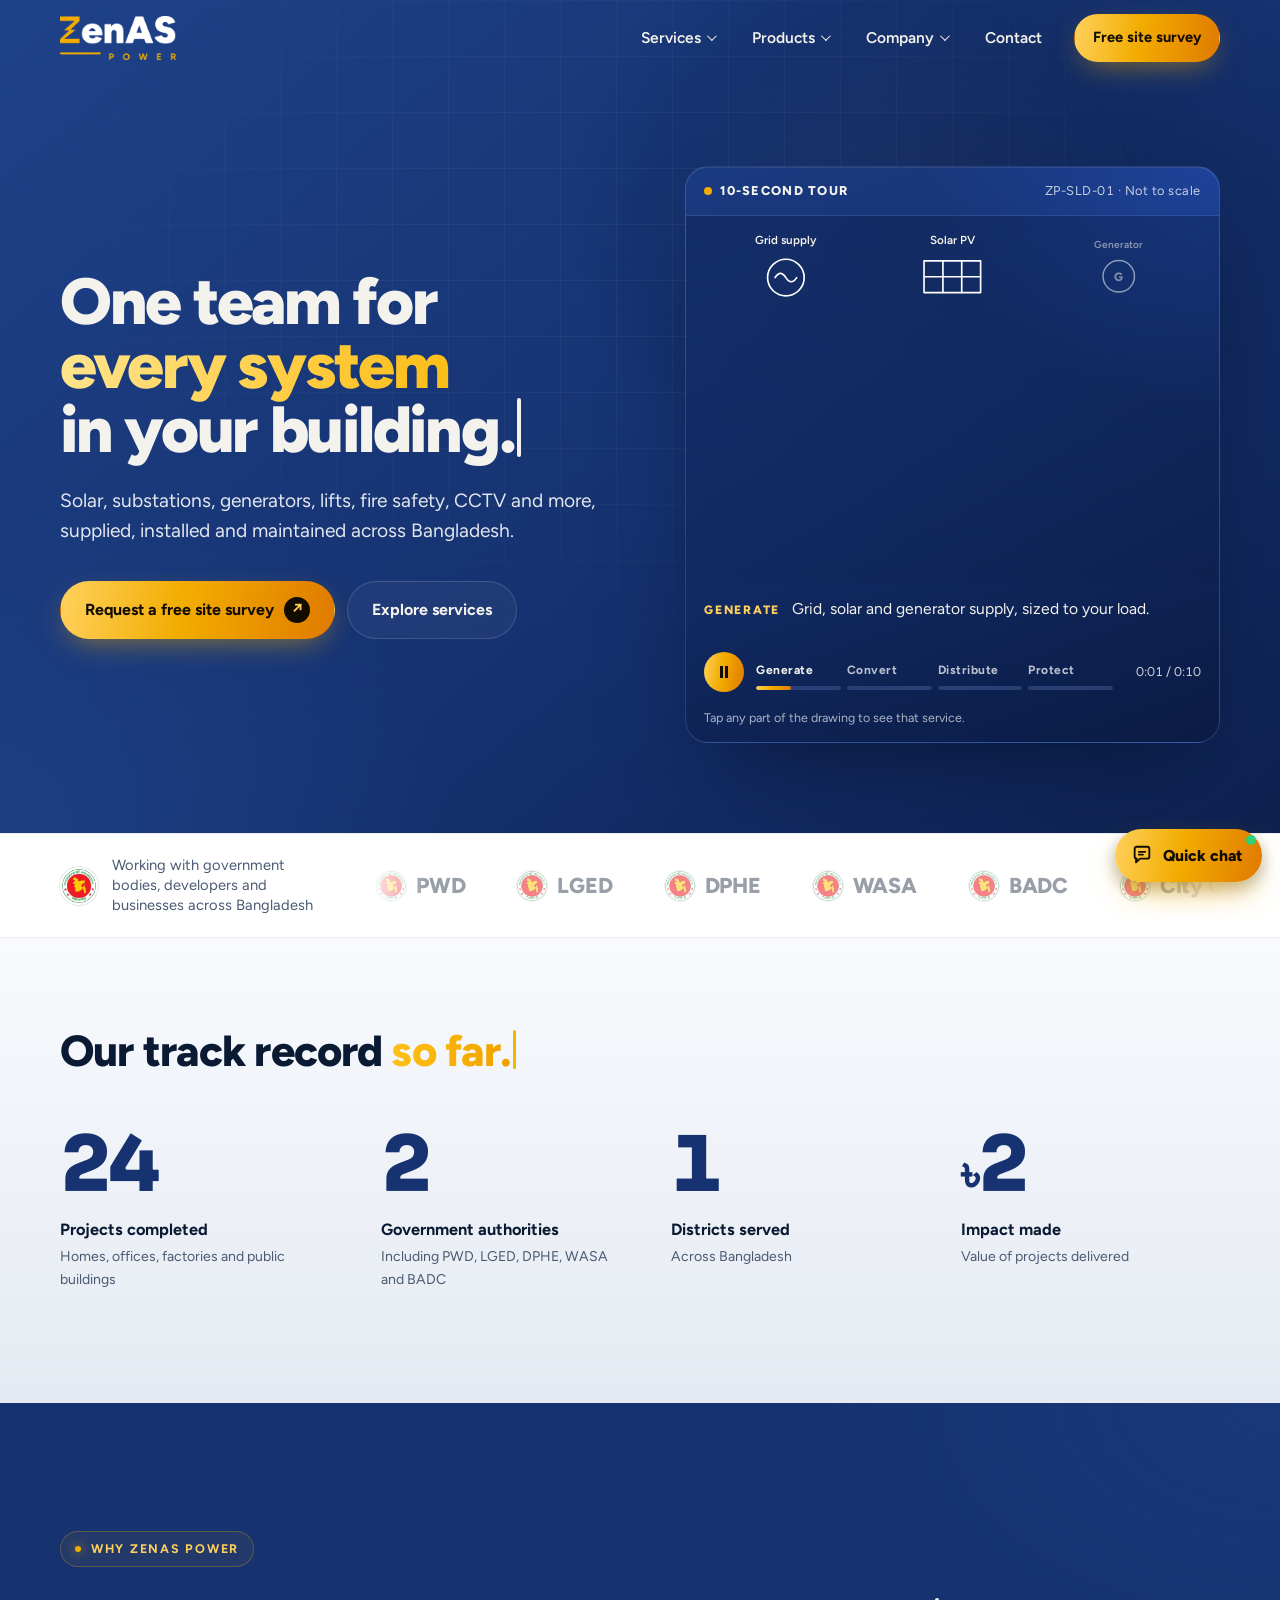
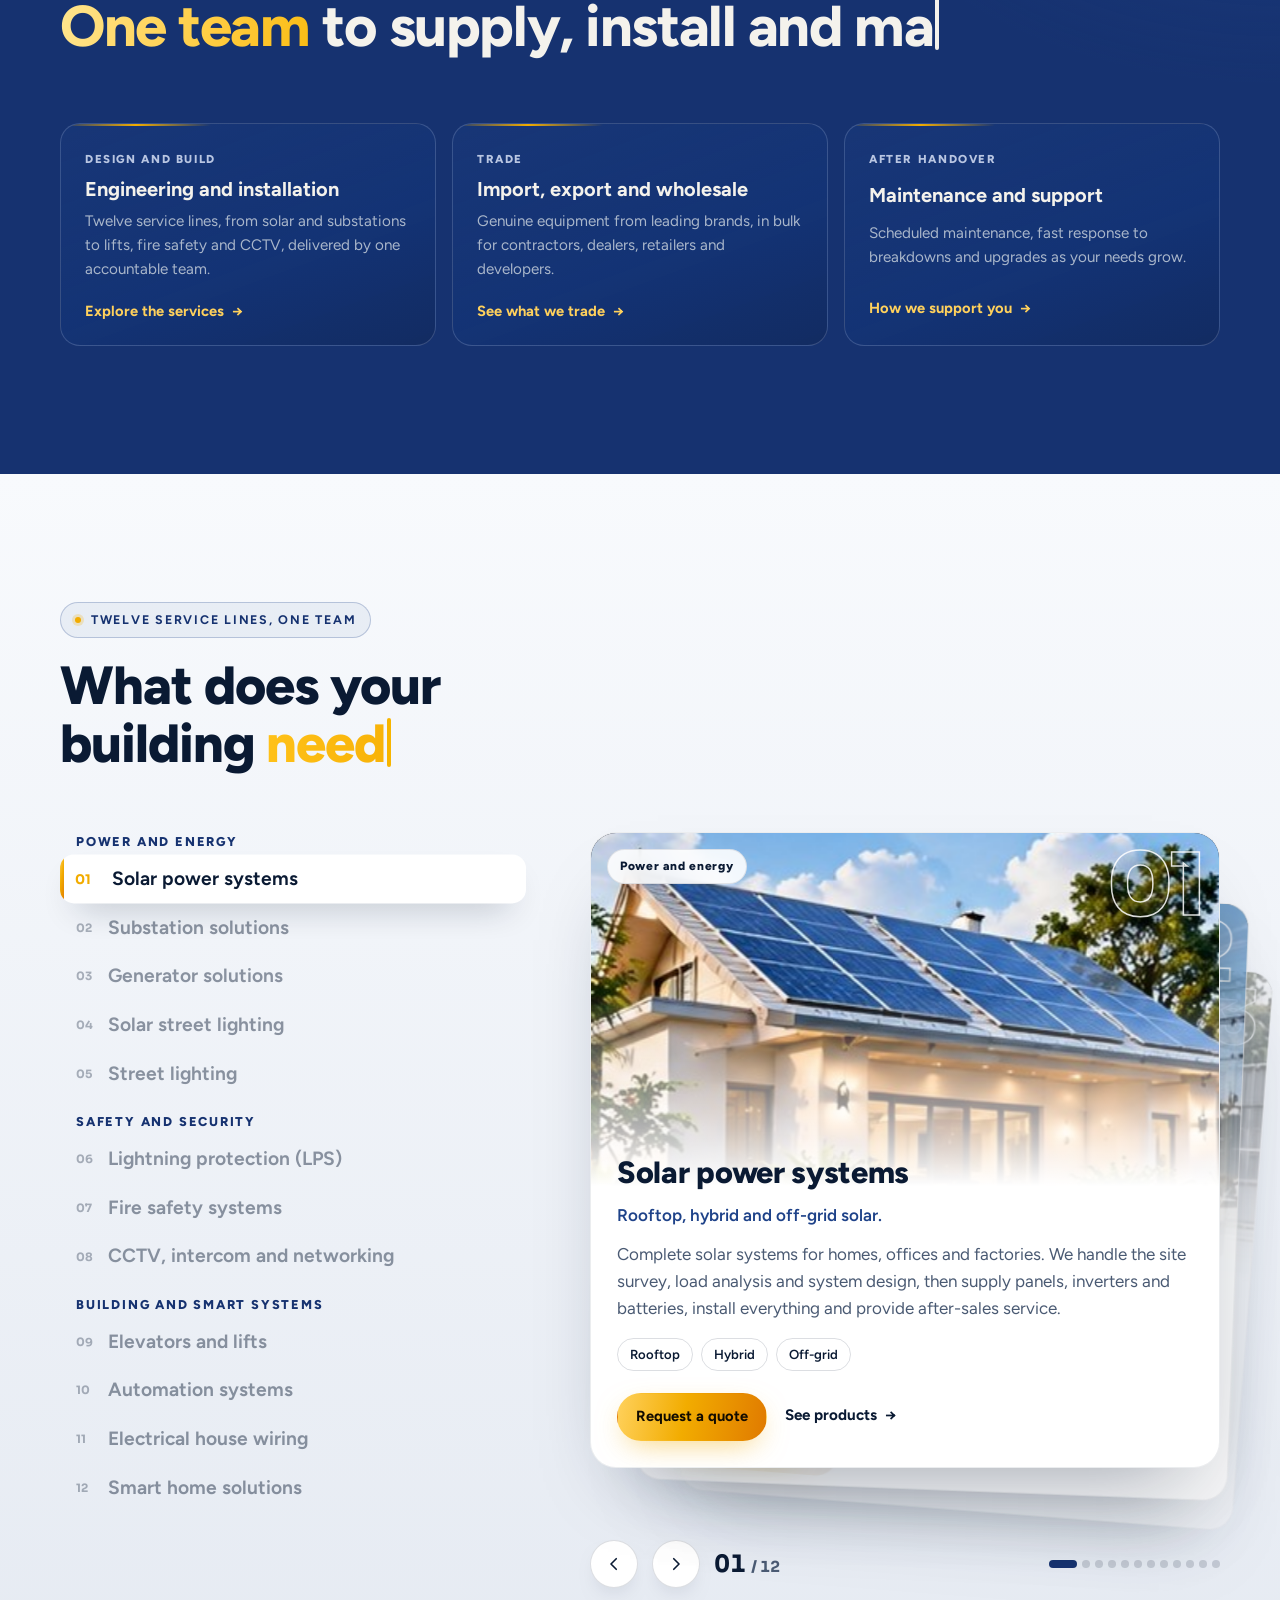
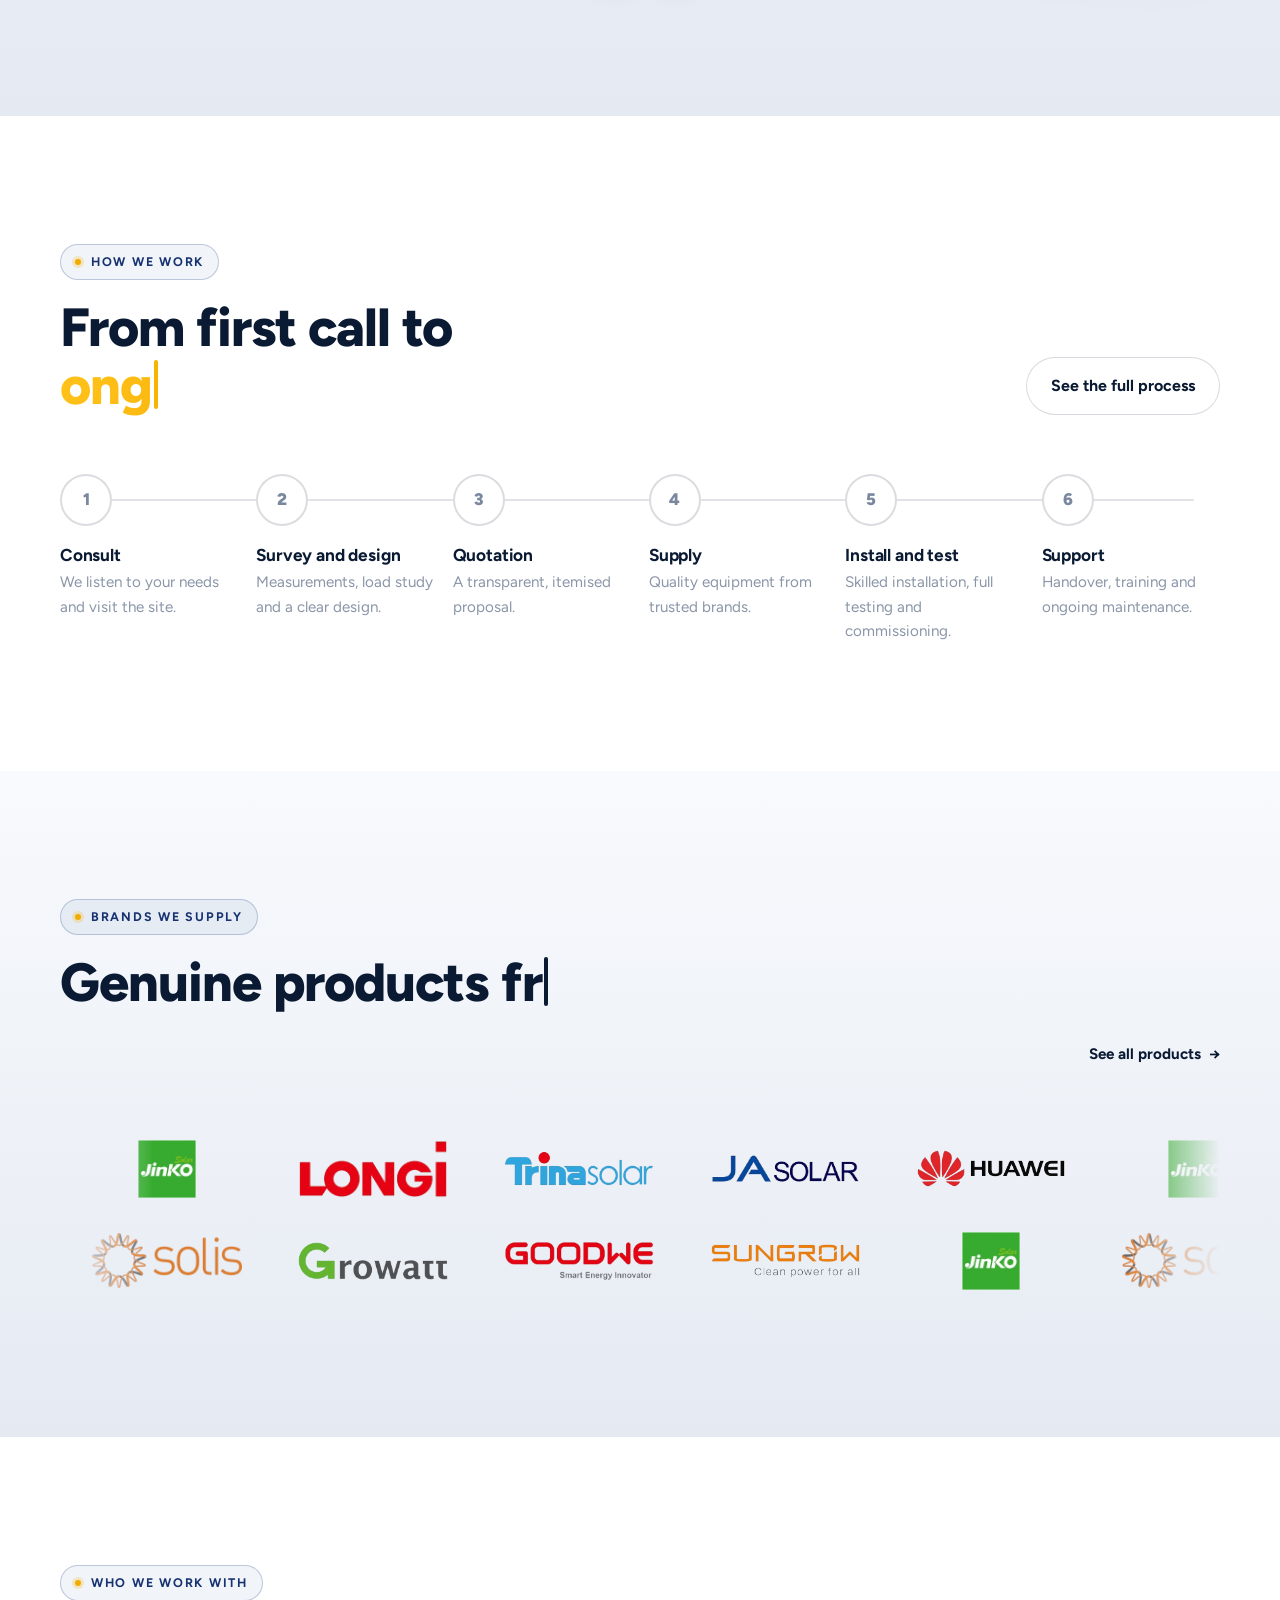
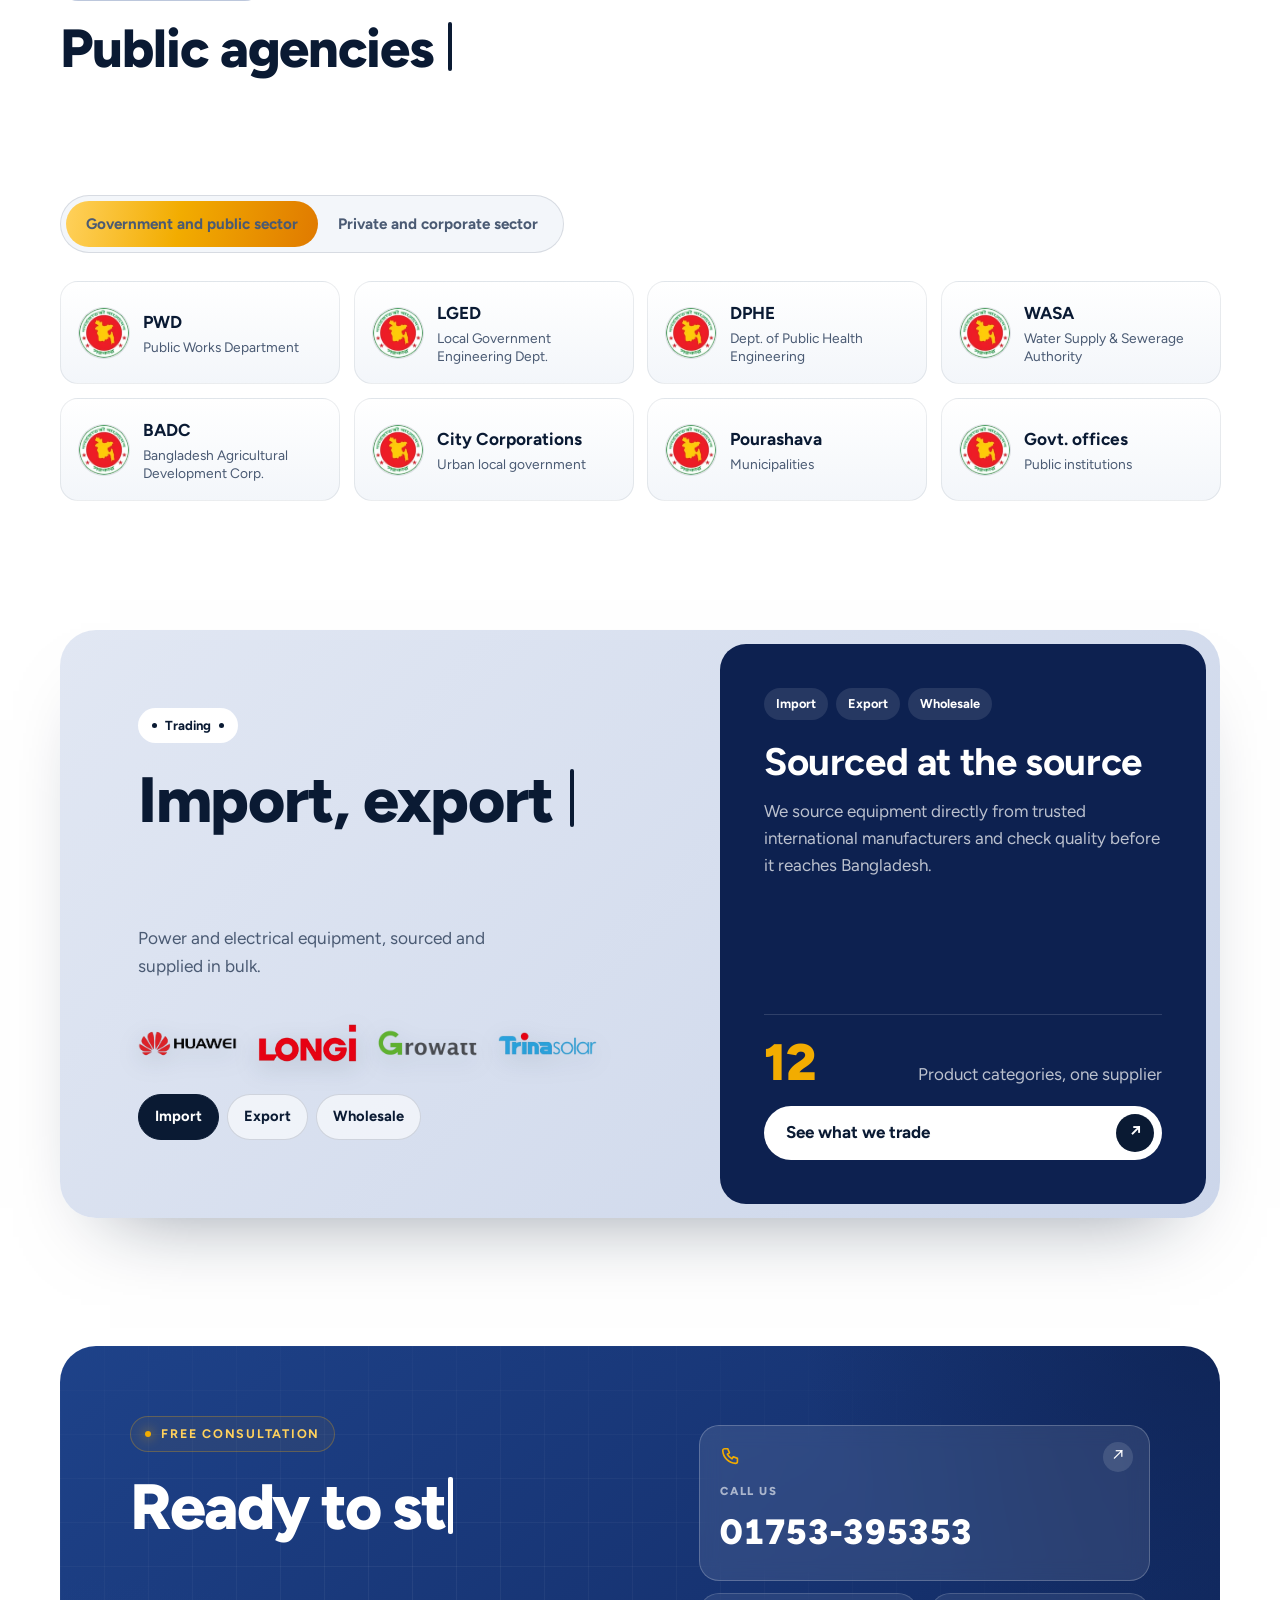
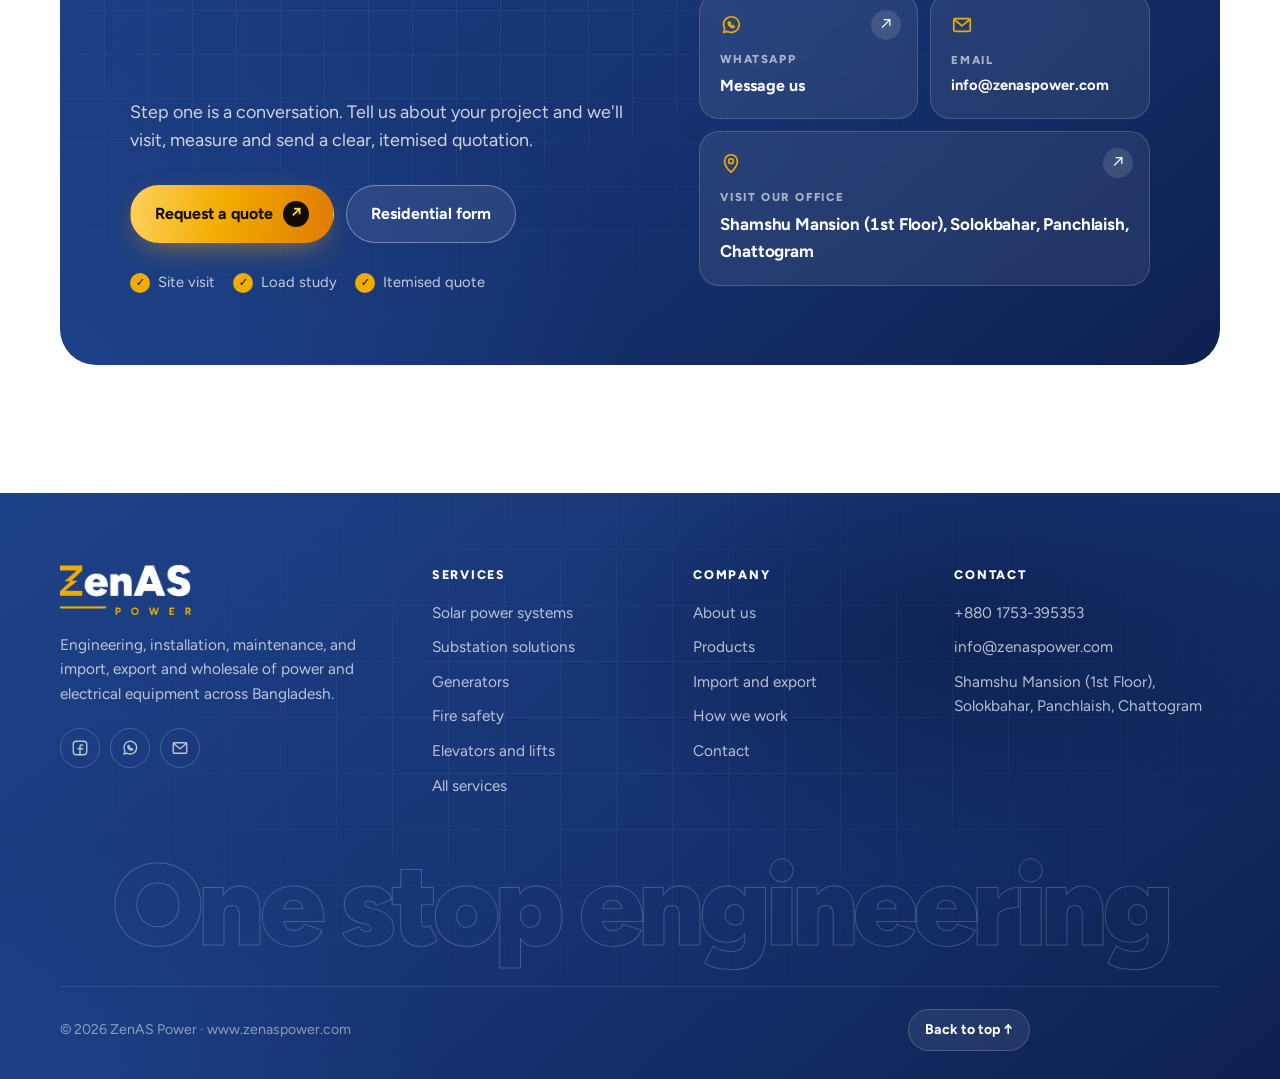
==== commit 161d0331: "Add files via upload" ====
--- a/index.html
+++ b/index.html
@@ -5,7 +5,7 @@
 <meta name="viewport" content="width=device-width, initial-scale=1, viewport-fit=cover">
 <title>ZenAS Power | Solar, substations, lifts, fire safety and electrical solutions in Bangladesh</title>
 <meta name="description" content="Solar, substations, generators, lifts, fire safety, CCTV and more, supplied, installed and maintained across Bangladesh.">
-<meta property="og:title" content="ZenAS Power | Your One Stop Engineering Solution">
+<meta property="og:title" content="ZenAS Power | Solar, substations, lifts, fire safety and electrical solutions in Bangladesh">
 <meta property="og:description" content="Solar, substations, generators, lifts, fire safety, CCTV and more, supplied, installed and maintained across Bangladesh.">
 <meta property="og:type" content="website">
 <meta name="theme-color" content="#163270">
@@ -15,725 +15,9 @@
 <link rel="preconnect" href="https://fonts.googleapis.com">
 <link rel="preconnect" href="https://fonts.gstatic.com" crossorigin>
 <link href="https://fonts.googleapis.com/css2?family=Figtree:wght@400..900&family=Sora:wght@600..800&display=swap" rel="stylesheet">
-<style>
-/* Layout: dark engineering-drawing canvas; navy depth, Power Gold used as light, not paint. */
-:root{
-  --night:#0D2150;          /* page ground: deep blue-black */
-  --navy:#163270;           /* ZenAS Navy */
-  --navy-2:#123462;         /* lifted navy for glows */
-  --panel:#1E4289;          /* raised surfaces */
-  --royal:#163270;          /* royal blue */
-  --blue:#1E4289;           /* electric blue */
-  --sky:#B9C6E2;            /* sky blue */
-  --white:#FFFFFF;
-  --ash:#EDF1F6;            /* ash grey */
-  --ink:#0A1A33;            /* text on light */
-  --ink-soft:#4A5A73;
-  --gold:#F2AC00;           /* Power Gold */
-  --gold-hi:#FFD15C;        /* gold highlight */
-  --ember:#E07A00;          /* deep gold end of gradients */
-  --cream:#F4F2EC;          /* Warm Cream, primary text on dark */
-  --mist:#A9B6CA;           /* secondary text */
-  --dim:#5E6E86;            /* tertiary text */
-  --line:rgba(244,242,236,.09);
-  --line-2:rgba(244,242,236,.16);
-  --earth:#5EE0A6;          /* earth conductor (green), drawings only */
-  --grad-gold:linear-gradient(100deg,var(--gold-hi) 0%,var(--gold) 45%,var(--ember) 100%);
-  --tint:#E1E7F3;            /* trading card light */
-  --tint-2:#CCD6EA;
-  --deep:#0D2150;            /* trading card dark */
-  --grad-blue:linear-gradient(100deg,#163270 0%,#1E4289 50%,#1E4289 100%);
-  --font:"Figtree",system-ui,-apple-system,"Segoe UI",Roboto,Arial,sans-serif;
-  --max:1240px;
-  --pad:clamp(16px,4vw,40px);
-  --ease:cubic-bezier(.2,.8,.2,1);
-  color-scheme:dark;
-}
-*,*::before,*::after{box-sizing:border-box}
-html{scroll-behavior:smooth;scroll-padding-top:90px;background:var(--night)}
-@media (prefers-reduced-motion:reduce){html{scroll-behavior:auto}}
-body{margin:0;font-family:var(--font);font-size:1.0625rem;line-height:1.6;color:var(--cream);background:var(--night);-webkit-font-smoothing:antialiased;overflow-x:hidden}
-img,svg{max-width:100%;display:block}
-a{color:inherit}
-h1,h2,h3{margin:0;line-height:1.08;letter-spacing:-.02em;text-wrap:balance}
-h2{font-size:clamp(2rem,4.2vw,3.4rem);font-weight:800}
-h3{font-size:1.2rem;font-weight:700;letter-spacing:-.01em}
-p{margin:0}
-ul{margin:0;padding:0;list-style:none}
-.wrap{max-width:var(--max);margin:0 auto;padding-inline:var(--pad)}
-.section{padding-block:clamp(72px,10vw,128px);position:relative}
-:focus-visible{outline:2px solid var(--gold);outline-offset:3px;border-radius:4px}
-.skip{position:absolute;left:-9999px}.skip:focus{left:16px;top:12px;z-index:200;background:var(--cream);color:var(--navy);padding:8px 14px}
-.eyebrow{display:inline-flex;align-items:center;gap:10px;font-size:.78rem;font-weight:700;letter-spacing:.14em;text-transform:uppercase;color:var(--gold-hi);padding:7px 14px;border:1px solid rgba(242,172,0,.28);border-radius:999px;background:rgba(242,172,0,.06)}
-.eyebrow::before{content:"";width:6px;height:6px;border-radius:50%;background:var(--gold);box-shadow:0 0 12px var(--gold)}
-.sec-head{max-width:720px;display:grid;justify-items:start;gap:18px;margin-bottom:clamp(36px,5vw,60px)}
-.sec-head p{color:var(--mist);font-size:1.12rem;max-width:40em}
-.gold-text,.gw{background:linear-gradient(100deg,#FFE58F 0%,#FFCB3D 30%,#F7B500 55%,#FFCB3D 75%,#FFE58F 100%);background-size:220% 100%;-webkit-background-clip:text;background-clip:text;color:transparent;animation:shine 5s linear infinite}
-@keyframes shine{to{background-position:-220% 0}}
-
-/* Buttons */
-.btn{--mx:0px;--my:0px;display:inline-flex;align-items:center;justify-content:center;gap:10px;font:inherit;font-weight:700;font-size:1rem;text-decoration:none;padding:15px 24px;border-radius:999px;border:1px solid transparent;cursor:pointer;position:relative;overflow:hidden;isolation:isolate;transform:translate(var(--mx),var(--my));transition:transform .25s var(--ease),box-shadow .25s,background .2s,color .2s,border-color .2s}
-.btn-gold{background:var(--grad-gold);color:#120B00;box-shadow:0 10px 30px -10px rgba(242,172,0,.6)}
-.btn-gold::after{content:"";position:absolute;inset:0;background:linear-gradient(100deg,transparent 30%,rgba(255,255,255,.55) 50%,transparent 70%);transform:translateX(-120%);transition:transform .7s var(--ease);z-index:-1}
-.btn-gold:hover::after{transform:translateX(120%)}
-.btn-gold:hover{box-shadow:0 16px 40px -10px rgba(242,172,0,.75)}
-.btn-ghost{background:rgba(244,242,236,.04);color:var(--cream);border-color:var(--line-2);backdrop-filter:blur(6px)}
-.btn-ghost:hover{border-color:var(--gold);color:var(--gold-hi)}
-.btn-sm{padding:11px 18px;font-size:.92rem}
-.btn .arrow{width:26px;height:26px;border-radius:50%;display:grid;place-items:center;background:#120B00;color:var(--gold-hi);transition:transform .3s var(--ease)}
-.btn:hover .arrow{transform:rotate(45deg)}
-.link-arrow{font-weight:700;font-size:.95rem;text-decoration:none;color:var(--cream);display:inline-flex;align-items:center;gap:8px;background:linear-gradient(var(--gold),var(--gold)) 0 100%/0 2px no-repeat;padding-bottom:3px;transition:background-size .35s var(--ease)}
-.link-arrow::after{content:"→";transition:transform .3s var(--ease)}
-.link-arrow:hover{background-size:100% 2px}.link-arrow:hover::after{transform:translateX(4px)}
-
-/* Scroll progress */
-.progress{position:fixed;left:0;top:0;height:3px;width:100%;transform-origin:0 50%;transform:scaleX(0);background:var(--grad-gold);z-index:120}
-
-/* Header + mega menu */
-.site-header{position:fixed;left:0;right:0;top:0;z-index:100;padding-top:env(safe-area-inset-top,0px);transition:background .35s,border-color .35s,backdrop-filter .35s;border-bottom:1px solid transparent}
-.site-header.scrolled,.site-header.menu-open{background:rgba(22,50,112,.96);backdrop-filter:blur(16px) saturate(1.3);border-bottom-color:var(--line)}
-.header-row{display:flex;align-items:center;justify-content:space-between;gap:20px;height:76px}
-.brand img{height:44px;width:auto}
-.nav{display:flex;align-items:center;gap:6px}
-.nav-link{font:inherit;font-size:.97rem;font-weight:600;color:var(--cream);text-decoration:none;background:none;border:0;padding:10px 16px;border-radius:999px;cursor:pointer;display:inline-flex;align-items:center;gap:6px;transition:background .2s,color .2s}
-.nav-link:hover,.nav-item.open > .nav-link{background:rgba(244,242,236,.07)}
-.nav-link .chev{width:7px;height:7px;border-right:1.8px solid currentColor;border-bottom:1.8px solid currentColor;transform:rotate(45deg) translateY(-2px);transition:transform .3s var(--ease)}
-.nav-item.open > .nav-link .chev{transform:rotate(-135deg) translateY(-1px)}
-.header-row{position:relative}
-.nav-item{position:static}
-.mega{position:absolute;top:calc(100% - 4px);right:var(--pad);width:min(880px,calc(100% - 2 * var(--pad)));transform:translateY(10px) scale(.98);transform-origin:top right;opacity:0;visibility:hidden;transition:opacity .25s var(--ease),transform .3s var(--ease),visibility 0s .3s;background:rgba(22,50,112,.97);backdrop-filter:blur(18px);border:1px solid var(--line-2);border-radius:22px;padding:14px;display:grid;grid-template-columns:300px 1fr;gap:14px;box-shadow:0 30px 80px -20px rgba(0,0,0,.7)}
-.mega::before{content:"";position:absolute;left:0;right:0;top:-16px;height:16px}
-.nav-item.open .mega{opacity:1;visibility:visible;transform:none;transition:opacity .25s var(--ease),transform .35s var(--ease),visibility 0s}
-.mm-feature{border-radius:16px;padding:18px;display:flex;flex-direction:column;gap:14px;background:var(--grad-gold);color:#140C00;min-height:100%}
-.mm-feature .k{font-size:.72rem;font-weight:800;letter-spacing:.14em;text-transform:uppercase;opacity:.75}
-.mm-feature img{border-radius:12px;width:100%;aspect-ratio:4/3;object-fit:cover}
-.mm-feature .mm-cta{margin-top:auto;display:flex;align-items:center;justify-content:space-between;gap:10px;background:#0A0F18;color:var(--cream);text-decoration:none;font-weight:700;border-radius:999px;padding:10px 10px 10px 18px}
-.mm-feature .mm-cta span{width:30px;height:30px;border-radius:50%;background:var(--cream);color:#0A0F18;display:grid;place-items:center;transition:transform .3s var(--ease)}
-.mm-feature .mm-cta:hover span{transform:rotate(45deg)}
-.mm-feature.navy{background:linear-gradient(160deg,#1F63E6,#1E4289 55%,#163270);color:var(--cream);border:1px solid var(--line-2)}
-.mm-feature.navy .k{color:var(--gold-hi);opacity:1}
-.mm-feature p{font-size:.95rem;line-height:1.45}
-.mm-logos{display:grid;grid-template-columns:repeat(2,1fr);gap:8px}
-.mm-logos li{overflow:hidden;background:transparent;border-radius:8px;height:46px;display:grid;place-items:center;padding:6px}
-.mm-logos li .bl{width:100px;height:30px}
-.mm-list{padding:8px 6px}
-.mm-head{font-size:.72rem;font-weight:800;letter-spacing:.14em;text-transform:uppercase;color:var(--dim);padding:6px 12px 10px}
-.mm-grid{display:grid;grid-template-columns:1fr 1fr;gap:2px 6px}
-.mm-item{display:grid;gap:2px;padding:10px 12px;border-radius:12px;text-decoration:none;transition:background .2s,transform .25s var(--ease)}
-.mm-item b{font-size:.95rem;font-weight:700;display:flex;align-items:center;gap:8px}
-.mm-item b::after{content:"→";opacity:0;transform:translateX(-6px);transition:opacity .2s,transform .25s var(--ease);color:var(--gold)}
-.mm-item span{font-size:.84rem;color:var(--mist);line-height:1.35}
-.mm-item:hover{background:rgba(244,242,236,.06)}
-.mm-item:hover b::after{opacity:1;transform:none}
-.nav-item.open .mm-item{animation:mmIn .45s var(--ease) both}
-.nav-item.open .mm-item:nth-child(n+3){animation-delay:.04s}.nav-item.open .mm-item:nth-child(n+5){animation-delay:.08s}.nav-item.open .mm-item:nth-child(n+7){animation-delay:.12s}.nav-item.open .mm-item:nth-child(n+9){animation-delay:.16s}.nav-item.open .mm-item:nth-child(n+11){animation-delay:.2s}
-@keyframes mmIn{from{opacity:0;transform:translateY(8px)}to{opacity:1;transform:none}}
-.mm-grid.one{grid-template-columns:1fr}
-.header-cta{margin-left:10px}
-.nav-toggle{display:none;width:46px;height:46px;border-radius:50%;border:1px solid var(--line-2);background:rgba(244,242,236,.05);color:var(--cream);cursor:pointer;position:relative}
-.nav-toggle i{position:absolute;left:14px;right:14px;height:2px;background:currentColor;border-radius:2px;transition:transform .3s var(--ease),top .3s var(--ease),opacity .2s}
-.nav-toggle i:nth-child(1){top:16px}.nav-toggle i:nth-child(2){top:22px}.nav-toggle i:nth-child(3){top:28px}
-.menu-open .nav-toggle i:nth-child(1){top:22px;transform:rotate(45deg)}.menu-open .nav-toggle i:nth-child(2){opacity:0}.menu-open .nav-toggle i:nth-child(3){top:22px;transform:rotate(-45deg)}
-@media (max-width:1060px){
-  .nav-toggle{display:block}
-  .nav{position:fixed;inset:76px 0 0 0;top:calc(76px + env(safe-area-inset-top,0px));background:#163270;flex-direction:column;align-items:stretch;gap:0;padding:12px var(--pad) 40px;overflow-y:auto;opacity:0;visibility:hidden;transform:translateY(-10px);transition:opacity .3s var(--ease),transform .3s var(--ease),visibility 0s .3s}
-  .menu-open .nav{opacity:1;visibility:visible;transform:none;transition:opacity .3s var(--ease),transform .3s var(--ease),visibility 0s}
-  .nav-link{width:100%;justify-content:space-between;font-size:1.25rem;padding:18px 4px;border-radius:0;border-bottom:1px solid var(--line)}
-  .nav-link:hover,.nav-item.open > .nav-link{background:none;color:var(--gold-hi)}
-  .site-header.scrolled,.site-header.menu-open{backdrop-filter:none;background:#163270}
-  .mega{position:static;width:auto;transform:none;opacity:1;visibility:visible;display:none;background:none;border:0;box-shadow:none;padding:4px 0 12px;backdrop-filter:none;grid-template-columns:1fr}
-  .nav-item.open .mega{display:block;transform:none}
-  .mm-feature{display:none}
-  .mm-grid{grid-template-columns:1fr}
-  .header-cta{margin:24px 0 0}
-}
-
-/* Custom cursor (fine pointers only) */
-.cursor-dot,.cursor-ring{position:fixed;left:0;top:0;pointer-events:none;z-index:300;border-radius:50%;opacity:0;transition:opacity .3s;mix-blend-mode:difference}
-.cursor-dot{width:5px;height:5px;margin:-2.5px 0 0 -2.5px;background:#fff;box-shadow:0 0 10px rgba(255,255,255,.9)}
-.cursor-ring{width:18px;height:18px;margin:-9px 0 0 -9px;border:1.5px solid rgba(255,255,255,.85);display:grid;place-items:center;transition:width .3s var(--ease),height .3s var(--ease),margin .3s var(--ease),background .3s,border-color .3s,opacity .3s}
-.cursor-ring span{font-size:.56rem;font-weight:800;letter-spacing:.08em;text-transform:uppercase;color:#120B00;opacity:0;transition:opacity .2s}
-.has-cursor .cursor-dot,.has-cursor .cursor-ring{opacity:1}
-.cursor-ring.hover{width:30px;height:30px;margin:-15px 0 0 -15px;border-color:#fff;background:radial-gradient(circle,rgba(255,255,255,.45),rgba(255,255,255,.08) 70%)}
-.cursor-ring.label{width:34px;height:34px;margin:-17px 0 0 -17px;background:radial-gradient(circle,rgba(255,255,255,.75),rgba(255,255,255,.15) 70%);border-color:#fff}
-.cursor-ring span{display:none}
-@media (pointer:fine){.has-cursor,.has-cursor a,.has-cursor button{cursor:none}}
-
-/* Hero */
-.hero{position:relative;overflow:hidden;padding-top:calc(76px + env(safe-area-inset-top,0px));background:
-  radial-gradient(55% 65% at 0% 100%,rgba(30,66,137,.75),transparent 65%),
-  radial-gradient(45% 55% at 75% 25%,rgba(13,33,80,.85),transparent 70%),
-  linear-gradient(140deg,#1E4289 0%,#163270 55%,#0D2150 100%)}
-.hero::before{content:"";position:absolute;inset:0;background-image:linear-gradient(var(--line) 1px,transparent 1px),linear-gradient(90deg,var(--line) 1px,transparent 1px);background-size:56px 56px;-webkit-mask-image:radial-gradient(70% 70% at 50% 30%,#000 20%,transparent 75%);mask-image:radial-gradient(70% 70% at 50% 30%,#000 20%,transparent 75%);opacity:.55;pointer-events:none}
-.spot{position:absolute;inset:0;pointer-events:none;background:radial-gradient(420px circle at var(--sx,70%) var(--sy,30%),rgba(120,150,220,.12),transparent 60%);transition:opacity .4s}
-.hero-grid{position:relative;display:grid;grid-template-columns:minmax(0,1.05fr) minmax(0,1fr);gap:clamp(32px,5vw,72px);align-items:center;padding-block:clamp(48px,7vw,96px) clamp(56px,7vw,96px)}
-.hero h1{min-height:2.94em;margin-top:0!important;font-size:clamp(2.6rem,5.1vw,4.6rem);font-weight:850;letter-spacing:-.035em;line-height:.98;margin-top:22px}
-.hero h1 .ln{display:block;overflow:hidden;padding-bottom:.06em;white-space:nowrap}
-.hero h1 .ln > span{display:inline-block;transform:translateY(105%);animation:rise 1s var(--ease) forwards}
-.hero h1 .ln:nth-child(2) > span{animation-delay:.12s}.hero h1 .ln:nth-child(3) > span{animation-delay:.24s}
-@keyframes rise{to{transform:none}}
-.hero .lead{margin-top:24px;font-size:clamp(1.08rem,1.5vw,1.25rem);color:rgba(255,255,255,.88);max-width:32em;animation:fadeUp .9s var(--ease) .35s both}
-.hero-actions{display:flex;flex-wrap:wrap;gap:12px;margin-top:34px;animation:fadeUp .9s var(--ease) .45s both}
-.hero-chips{display:flex;flex-wrap:wrap;gap:10px;margin-top:34px;animation:fadeUp .9s var(--ease) .55s both}
-.hero-chips li{font-size:.88rem;font-weight:600;color:#fff;padding:8px 14px;border-radius:999px;border:1px solid rgba(255,255,255,.3);background:rgba(255,255,255,.10);backdrop-filter:blur(6px)}
-.hero-chips b{color:var(--gold-hi)}
-@keyframes fadeUp{from{opacity:0;transform:translateY(18px)}to{opacity:1;transform:none}}
-
-/* 10-second tour (animated single-line diagram) */
-.film{margin:0;position:relative;border-radius:24px;padding:0;background:none;box-shadow:0 40px 90px -40px rgba(5,15,40,.8);animation:fadeUp 1s var(--ease) .3s both}
-.film-in{border-radius:23px;background:radial-gradient(80% 60% at 100% 0%,rgba(36,80,184,.55),transparent 70%),linear-gradient(160deg,#1A3A82 0%,#122C66 50%,#0A1B44 100%);border:1px solid rgba(120,150,220,.28);box-shadow:inset 0 1px 0 rgba(255,255,255,.08);overflow:hidden}
-.film-top{display:flex;align-items:center;justify-content:space-between;gap:12px;padding:14px 18px;border-bottom:1px solid rgba(120,150,220,.2);font-size:.8rem;color:rgba(255,255,255,.75)}
-.film-top .live{white-space:nowrap;display:inline-flex;align-items:center;gap:8px;font-weight:800;letter-spacing:.1em;text-transform:uppercase;color:var(--cream)}
-.film-top .live::before{content:"";width:8px;height:8px;border-radius:50%;background:var(--gold);box-shadow:0 0 0 0 rgba(242,172,0,.6);animation:pulse 1.6s infinite}
-.film.paused .film-top .live::before{animation:none;background:var(--dim)}
-@keyframes pulse{70%{box-shadow:0 0 0 8px rgba(242,172,0,0)}100%{box-shadow:0 0 0 0 rgba(242,172,0,0)}}
-.film-top .dwg{font-variant-numeric:tabular-nums;letter-spacing:.04em}
-.film-stage{position:relative;background:linear-gradient(180deg,rgba(5,15,40,.25),rgba(5,15,40,.05))}
-.sld{width:100%;height:auto;display:block}
-.sld .w{fill:none;stroke:rgba(255,255,255,.85);stroke-width:2;stroke-linecap:round;stroke-dasharray:1 1}
-.sld .bus{stroke-width:6;stroke-linecap:square}
-.sld .flow{fill:none;stroke:var(--gold);stroke-width:2.6;stroke-dasharray:5 11;stroke-linecap:round;opacity:0;filter:drop-shadow(0 0 4px rgba(242,172,0,.9))}
-.sld .bus-flow{stroke-width:6;stroke-dasharray:10 14}
-.sld .node :is(path,circle,rect,line){fill:none;stroke:#fff;stroke-width:2;stroke-linejoin:round;stroke-linecap:round;transition:stroke .4s}
-.sld .node .fillc{fill:rgba(244,242,236,.85);stroke:none}
-.sld .node .hit{fill:transparent;stroke:none}
-.sld .node{cursor:pointer;transform-box:fill-box;transform-origin:center}
-.sld .node.lit :is(path,circle,rect,line):not(.hit):not(.glow){stroke:var(--gold-hi)}
-.sld .node.lit .glow{fill:rgba(242,172,0,.14);stroke:none}
-.sld .node .glow{fill:transparent;stroke:none;transition:fill .5s}
-.sld .node:hover :is(path,circle,rect,line):not(.hit):not(.glow),.sld .node:focus-visible :is(path,circle,rect,line):not(.hit):not(.glow){stroke:var(--gold)}
-.sld .node:hover .glow{fill:rgba(242,172,0,.22)}
-.sld .node:focus{outline:none}
-.sld text{font-family:var(--font);font-size:14px;font-weight:600;fill:var(--cream);stroke:none}
-.sld text.sm{font-size:12.5px;fill:rgba(255,255,255,.82)}
-.sld text.glyph{font-size:17px;font-weight:800;fill:rgba(244,242,236,.9)}
-.sld .node.lit text.glyph{fill:var(--gold-hi)}
-.sld .pe{fill:none;stroke:var(--earth);stroke-width:2;stroke-dasharray:1 1}
-.sld .earth :is(path,line){stroke:var(--earth)}
-.sld text.earth-t{fill:var(--earth)}
-.sld .shield{fill:none;stroke:var(--earth);stroke-width:1.5;opacity:0}
-.film-tip{position:absolute;left:0;top:0;transform:translate(-50%,calc(-100% - 12px));background:var(--cream);color:#0A1626;font-size:.82rem;font-weight:700;padding:7px 12px;border-radius:10px;white-space:nowrap;pointer-events:none;opacity:0;transition:opacity .2s}
-.film-tip::after{content:"";position:absolute;left:50%;bottom:-5px;width:10px;height:10px;background:var(--cream);transform:translateX(-50%) rotate(45deg)}
-.film-tip.on{opacity:1}
-.film-cap{display:flex;align-items:baseline;gap:12px;padding:14px 18px 4px;min-height:62px}
-.film-cap b{font-size:.76rem;font-weight:800;letter-spacing:.14em;text-transform:uppercase;color:var(--gold-hi);flex:none}
-.film-cap span{font-size:.98rem;color:var(--cream);animation:capIn .45s var(--ease)}
-@keyframes capIn{from{opacity:0;transform:translateY(6px)}to{opacity:1;transform:none}}
-.film-ctrl{display:flex;align-items:center;gap:12px;padding:8px 18px 16px}
-.play{flex:none;width:40px;height:40px;border-radius:50%;border:0;background:var(--grad-gold);color:#120B00;display:grid;place-items:center;cursor:pointer;transition:transform .2s var(--ease)}
-.play:hover{transform:scale(1.08)}
-.play svg{width:16px;height:16px}
-.chapters{flex:1;display:grid;grid-template-columns:repeat(4,1fr);gap:6px}
-.chap{font:inherit;background:none;border:0;padding:6px 0 0;cursor:pointer;color:rgba(255,255,255,.72);text-align:left;font-size:.75rem;font-weight:700;letter-spacing:.04em;display:grid;gap:6px}
-.chap i{display:block;height:4px;border-radius:4px;background:rgba(120,150,220,.25);overflow:hidden}
-.chap i::before{content:"";display:block;height:100%;width:calc(var(--p,0) * 100%);background:var(--grad-gold);border-radius:4px}
-.chap.on{color:var(--cream)}
-.chap:hover{color:var(--gold-hi)}
-.tc{flex:none;font-size:.8rem;font-variant-numeric:tabular-nums;color:rgba(255,255,255,.8);min-width:76px;text-align:right}
-.film-hint{padding:0 18px 14px;font-size:.78rem;color:rgba(255,255,255,.65)}
-
-@media (max-width:980px){.hero-grid{grid-template-columns:1fr}}
-@media (max-width:520px){.film-top .dwg{display:none}.chap{font-size:0}.chap i{height:5px}.tc{min-width:0}}
-
-/* Client strip */
-.strip{border-block:1px solid rgba(10,26,51,.08)}
-.strip .wrap{display:grid;grid-template-columns:auto minmax(0,1fr);gap:28px;align-items:center;padding-block:22px}
-.strip-lead{display:flex;align-items:center;gap:14px;font-size:.92rem;color:var(--mist);line-height:1.35;max-width:270px}
-.seals{display:flex;flex:none}
-.seals .seal{width:38px;height:38px;border-radius:50%;border:2px solid var(--night);background-color:#fff;margin-left:-10px}
-.seals .seal:first-child{margin-left:0}
-.marquee{display:flex;overflow:hidden;gap:16px;-webkit-mask-image:linear-gradient(90deg,transparent,#000 8%,#000 92%,transparent);mask-image:linear-gradient(90deg,transparent,#000 8%,#000 92%,transparent)}
-.mq-track{display:flex;gap:16px;flex:none;animation:slide var(--dur,40s) linear infinite}
-.marquee:hover .mq-track{animation-play-state:paused}
-.marquee.rev .mq-track{animation-direction:reverse}
-@keyframes slide{to{transform:translateX(calc(-100% - 16px))}}
-.ts-item{display:flex;align-items:center;gap:10px;padding:6px 18px;flex:none;color:rgba(244,242,236,.55);transition:color .25s}
-.ts-item b{font-size:1.35rem;font-weight:800;letter-spacing:-.01em;white-space:nowrap}
-.ts-item .seal{width:30px;height:30px;border-radius:50%;background-color:#fff;opacity:.55;transition:opacity .3s}
-.ts-item:hover{color:var(--cream)}.ts-item:hover .seal{opacity:1}
-@media (max-width:760px){.strip .wrap{grid-template-columns:1fr}}
-
-/* Point of view: text lights up while scrolling */
-.pov{background:radial-gradient(50% 60% at 100% 0%,rgba(30,66,137,.4),transparent 70%),linear-gradient(180deg,#163270,#163270)}
-.pov-text{color:var(--cream);font-size:clamp(1.9rem,4.6vw,3.6rem);font-weight:750;letter-spacing:-.025em;line-height:1.16;max-width:24em;margin-top:26px}
-.js .pov-text .wd{color:rgba(244,242,236,.16);transition:color .35s}
-.js .pov-text .wd.lit{color:var(--cream)}
-.js .pov-text .hl.lit{color:transparent;background:linear-gradient(100deg,#FFE58F,#FFCB3D 45%,#F7B500);-webkit-background-clip:text;background-clip:text}
-.js .pov-text{cursor:pointer;-webkit-tap-highlight-color:transparent}
-.js .pov-text[data-tone="1"] .wd.lit{color:var(--gold-hi)}
-.js .pov-text[data-tone="1"] .hl.lit{color:var(--cream)}
-.js .pov-text[data-tone="2"] .wd.lit{color:#B9C6E2}
-.js .pov-text[data-tone="2"] .hl.lit{color:var(--gold)}
-.js .pov-text .wd.wave{animation:wave .8s var(--ease) calc(var(--w,0) * 28ms) both}
-@keyframes wave{0%{transform:none}35%{color:var(--gold-hi);transform:translateY(-.12em);text-shadow:0 0 24px rgba(242,172,0,.55)}100%{transform:none}}
-.js .pov-text .wd{display:inline-block}
-.pov-hint{margin-top:18px;font-size:.85rem;color:var(--sky);display:inline-flex;align-items:center;gap:8px}
-.pov-hint::before{content:"";width:8px;height:8px;border-radius:50%;background:var(--gold);animation:pulse 1.6s infinite}
-.no-js .pov-hint{display:none}
-.pov-foot{display:grid;grid-template-columns:repeat(3,minmax(0,1fr));gap:16px;margin-top:clamp(40px,5vw,64px)}
-.pf{--x:50%;--y:50%;position:relative;display:grid;gap:8px;height:100%;padding:26px 24px 22px;border-radius:20px;text-decoration:none;color:var(--cream);background:linear-gradient(160deg,rgba(30,66,137,.28),rgba(11,58,140,.18) 60%,rgba(5,17,42,.2));border:1px solid rgba(185,198,226,.22);overflow:hidden;isolation:isolate;transition:transform .4s var(--ease),border-color .3s,box-shadow .4s}
-.pf::before{content:"";position:absolute;inset:0;z-index:-1;background:radial-gradient(260px circle at var(--x) var(--y),rgba(242,172,0,.22),transparent 65%);opacity:0;transition:opacity .3s}
-.pf::after{content:"";position:absolute;left:0;top:0;height:2px;width:40%;background:linear-gradient(90deg,transparent,var(--gold),transparent);animation:sweep 3.6s var(--ease) infinite;animation-delay:calc(var(--i,0) * .6s)}
-@keyframes sweep{0%{transform:translateX(-110%)}60%,100%{transform:translateX(260%)}}
-.pf:hover{transform:translateY(-6px);border-color:rgba(242,172,0,.55);box-shadow:0 24px 50px -24px rgba(30,66,137,.7)}
-.pf:hover::before{opacity:1}
-.pf .k{font-size:.72rem;font-weight:800;letter-spacing:.14em;text-transform:uppercase;color:var(--sky)}
-.pf b{font-size:1.25rem;line-height:1.2}
-.pf span.d{color:var(--mist);font-size:.95rem}
-.pf em{margin-top:10px;font-style:normal;font-weight:700;font-size:.92rem;color:var(--gold-hi);display:inline-flex;align-items:center;gap:8px}
-.pf em::after{content:"→";transition:transform .3s var(--ease)}
-.pf:hover em::after{transform:translateX(6px)}
-@media (max-width:760px){.pov-foot{grid-template-columns:1fr}}
-
-/* Services switcher */
-.svc{background:linear-gradient(180deg,var(--night),#163270 50%,var(--night))}
-.sv-grid{display:grid;grid-template-columns:minmax(0,.85fr) minmax(0,1.15fr);gap:clamp(28px,5vw,72px);align-items:start}
-.sv-groups{position:relative;display:grid;gap:14px}
-.sv-ind{position:absolute;left:0;right:0;top:0;height:0;border-radius:14px;background:#fff;box-shadow:0 16px 34px -18px rgba(10,26,51,.45);transition:transform .55s cubic-bezier(.3,1.35,.4,1),height .4s;pointer-events:none;overflow:hidden;z-index:0}
-.sv-ind::before{content:"";position:absolute;left:0;top:0;bottom:0;width:4px;background:var(--grad-gold)}
-.sv-ind i{position:absolute;left:0;bottom:0;height:3px;width:100%;background:linear-gradient(90deg,var(--royal),var(--gold));transform-origin:0 50%;transform:scaleX(0)}
-.sv-auto .sv-ind i{animation:bar var(--cycle,5s) linear forwards}
-.sv-paused .sv-ind i{animation-play-state:paused}
-@keyframes bar{to{transform:scaleX(1)}}
-.sv-cat{font-size:.74rem;font-weight:800;letter-spacing:.14em;text-transform:uppercase;color:var(--dim);margin-bottom:2px;padding-left:16px}
-.sv-group li{position:relative;z-index:1}
-.sv-tab{position:relative;width:100%;display:flex;align-items:center;gap:14px;text-align:left;font:inherit;font-size:clamp(1.02rem,1.5vw,1.2rem);font-weight:650;color:rgba(244,242,236,.5);background:none;border:0;border-radius:14px;padding:9px 16px;cursor:pointer;transition:color .3s}
-.sv-num{font-family:"Sora",var(--font);font-size:.72rem;font-weight:700;letter-spacing:.04em;color:rgba(10,26,51,.32);min-width:1.6em;transition:color .3s,transform .4s cubic-bezier(.3,1.5,.4,1)}
-.sv-name{transition:transform .4s cubic-bezier(.3,1.5,.4,1)}
-.sv-tab:hover .sv-name{transform:translateX(6px)}
-.sv-tab[aria-selected="true"] .sv-num{color:var(--gold);transform:scale(1.15)}
-.sv-tab[aria-selected="true"] .sv-name{transform:translateX(4px)}
-.sv-bar{display:none}
-.sv-stage{position:sticky;top:100px}
-.sv-deck{position:relative;height:var(--h,560px);transition:height .5s var(--ease);perspective:1400px}
-.sv-panel{position:absolute;left:0;right:0;top:0;border-radius:26px;overflow:hidden;border:1px solid var(--line-2);background:var(--panel);box-shadow:0 30px 80px -40px rgba(0,0,0,.8);transform-origin:50% 100%;transition:transform .75s cubic-bezier(.2,.9,.2,1),opacity .55s ease,filter .55s;will-change:transform;opacity:0;pointer-events:none;transform:translateY(60px) scale(.82)}
-.sv-panel[data-pos="0"]{opacity:1;z-index:5;pointer-events:auto;transform:rotateX(var(--rx,0deg)) rotateY(var(--ry,0deg)) translateZ(0)}
-.sv-panel[data-pos="1"]{opacity:.75;z-index:4;transform:translate(26px,22px) scale(.94) rotate(2.2deg);filter:saturate(.7) brightness(.97)}
-.sv-panel[data-pos="2"]{opacity:.45;z-index:3;transform:translate(50px,42px) scale(.88) rotate(4.4deg);filter:saturate(.5) brightness(.95)}
-.sv-panel[data-pos="out"]{opacity:0;z-index:6;transform:translate(-115%,-20px) rotate(-12deg) scale(.95)}
-.sv-panel[data-pos="outr"]{opacity:0;z-index:6;transform:translate(115%,-20px) rotate(12deg) scale(.95)}
-.sv-panel[data-pos="0"] .sv-body > *{animation:svIn .6s cubic-bezier(.2,.9,.2,1) both}
-.sv-panel[data-pos="0"] .sv-body > :nth-child(2){animation-delay:.08s}
-.sv-panel[data-pos="0"] .sv-body > :nth-child(3){animation-delay:.14s}
-.sv-panel[data-pos="0"] .sv-body > :nth-child(4){animation-delay:.2s}
-.sv-panel[data-pos="0"] .sv-body > :nth-child(5){animation-delay:.26s}
-@keyframes svIn{from{opacity:0;transform:translateY(16px)}to{opacity:1;transform:none}}
-.sv-media{position:relative;aspect-ratio:16/9;overflow:hidden;background:#0A1626}
-.sv-media img{width:100%;height:100%;object-fit:cover;transform:scale(1.12) translate(var(--px,0px),var(--py,0px));transition:transform .4s ease-out}
-.sv-panel[data-pos="0"] .sv-media img{animation:kb 6s ease-out forwards}
-.sv-media::after{content:"";position:absolute;inset:0;background:linear-gradient(180deg,transparent 40%,rgba(13,28,49,.95))}
-@keyframes kb{from{transform:scale(1.16)}to{transform:scale(1.04)}}
-.sv-media .sv-big{position:absolute;right:18px;top:10px;z-index:1;font-family:"Sora",var(--font);font-size:clamp(3.4rem,7vw,5.4rem);font-weight:800;letter-spacing:-.05em;line-height:1;color:transparent;-webkit-text-stroke:1.5px rgba(255,255,255,.85);text-shadow:0 6px 24px rgba(0,0,0,.25)}
-.pill{position:absolute;left:16px;top:16px;z-index:1;font-size:.75rem;font-weight:800;letter-spacing:.06em;padding:7px 12px;border-radius:999px;background:rgba(6,14,26,.7);backdrop-filter:blur(8px);border:1px solid var(--line-2)}
-.sv-body{padding:4px 26px 26px;display:grid;gap:12px;margin-top:-34px;position:relative}
-.sv-body h3{font-size:clamp(1.5rem,2.4vw,2rem);font-weight:800}
-.sv-short{color:var(--gold-hi);font-weight:600}
-.sv-body > p:not(.sv-short){color:var(--mist)}
-.tags{display:flex;flex-wrap:wrap;gap:8px;margin-top:4px}
-.tags li{font-size:.82rem;font-weight:600;padding:5px 12px;border-radius:999px;border:1px solid var(--line-2);color:var(--cream)}
-.sv-actions{display:flex;flex-wrap:wrap;align-items:center;gap:18px;margin-top:10px}
-.sv-ctrl{display:flex;align-items:center;gap:14px;margin-top:72px}
-.sv-arrow{width:48px;height:48px;flex:none;border-radius:50%;border:1px solid rgba(10,26,51,.14);background:#fff;color:var(--ink);display:grid;place-items:center;cursor:pointer;box-shadow:0 10px 24px -16px rgba(10,26,51,.5);transition:transform .3s cubic-bezier(.3,1.6,.4,1),background .25s,color .25s}
-.sv-arrow:hover{background:var(--royal);color:#fff;transform:scale(1.08)}
-.sv-arrow:active{transform:scale(.92)}
-.sv-arrow svg{width:18px;height:18px;fill:none;stroke:currentColor;stroke-width:2.2;stroke-linecap:round;stroke-linejoin:round}
-.sv-count{font-family:"Sora",var(--font);font-weight:700;font-size:.95rem;color:var(--ink-soft);display:flex;align-items:baseline;gap:4px;font-variant-numeric:tabular-nums}
-.sv-count b{display:inline-block;font-size:1.5rem;color:var(--ink);min-width:1.4em;animation:cntIn .45s cubic-bezier(.3,1.5,.4,1)}
-@keyframes cntIn{from{opacity:0;transform:translateY(-60%)}to{opacity:1;transform:none}}
-.sv-dots{flex:1;display:flex;gap:5px;justify-content:flex-end}
-.sv-dots button{width:8px;height:8px;padding:0;border-radius:99px;border:0;background:rgba(10,26,51,.16);cursor:pointer;transition:width .45s cubic-bezier(.3,1.4,.4,1),background .3s}
-.sv-dots button.on{width:28px;background:var(--royal)}
-@media (max-width:900px){.sv-grid{grid-template-columns:1fr}.sv-stage{position:static;order:-1}.sv-ctrl{margin-top:60px}}
-
-/* How we work: line fills as you scroll */
-.steps-wrap{position:relative}
-.steps{list-style:none;margin:0;padding-left:0;display:grid;grid-template-columns:repeat(6,minmax(0,1fr));gap:18px;position:relative;padding-top:8px}
-.steps::before,.steps::after{content:"";position:absolute;left:26px;right:26px;top:33px;height:2px;border-radius:2px}
-.steps::before{background:var(--line-2)}
-.steps::after{background:var(--grad-gold);transform-origin:0 50%;transform:scaleX(var(--fill,0));box-shadow:0 0 14px rgba(242,172,0,.6)}
-.step{position:relative;z-index:1}
-.step-n{width:52px;height:52px;border-radius:50%;display:grid;place-items:center;font-weight:850;font-size:1.05rem;background:var(--night);border:2px solid var(--line-2);color:var(--mist);transition:background .4s,border-color .4s,color .4s,box-shadow .4s,transform .4s var(--ease)}
-.step.on .step-n{background:var(--grad-gold);border-color:transparent;color:#120B00;box-shadow:0 0 0 6px rgba(242,172,0,.12);transform:scale(1.06)}
-.step h3{margin-top:20px;font-size:1.08rem;transition:color .4s}
-.step p{margin-top:6px;color:var(--dim);font-size:.95rem;transition:color .4s}
-.step.on p{color:var(--mist)}
-@media (max-width:900px){
-  .steps{grid-template-columns:1fr;gap:26px}
-  .steps::before,.steps::after{left:25px;right:auto;top:26px;bottom:26px;width:2px;height:auto}
-  .steps::after{transform-origin:50% 0;transform:scaleY(var(--fill,0))}
-  .step{display:grid;grid-template-columns:52px 1fr;column-gap:18px}
-  .step-n{grid-row:span 2}.step h3{margin-top:4px}
-}
-
-/* Brands */
-.brands .marquee + .marquee{margin-top:8px}
-.brand-frame{padding:6px 0;overflow:hidden}
-.brand-frame .marquee{padding-inline:12px}
-.logo-tile{flex:none;width:190px;height:84px;display:grid;place-items:center;transition:transform .35s var(--ease),filter .35s}
-.logo-tile:hover{transform:scale(1.1);filter:drop-shadow(0 10px 16px rgba(22,50,112,.18))}
-.sec-row{display:flex;flex-wrap:wrap;align-items:flex-end;justify-content:space-between;gap:20px 40px;margin-bottom:clamp(32px,4vw,52px)}
-.sec-row .sec-head{margin-bottom:0}
-
-/* Who we work with: tabs */
-.ctabs{display:inline-flex;padding:5px;border-radius:999px;border:1px solid var(--line-2);background:rgba(244,242,236,.03);position:relative;margin-bottom:28px;flex-wrap:wrap}
-.ctab{font:inherit;font-weight:700;font-size:.95rem;color:var(--mist);background:none;border:0;padding:11px 20px;border-radius:999px;cursor:pointer;position:relative;z-index:1;transition:color .3s}
-.ctab[aria-selected="true"]{color:#120B00}
-.ctab-ind{position:absolute;top:5px;bottom:5px;left:0;width:0;border-radius:999px;background:var(--grad-gold);transition:left .45s var(--ease),width .45s var(--ease)}
-.c-grid{display:grid;grid-template-columns:repeat(4,minmax(0,1fr));gap:14px}
-.c-grid.two{grid-template-columns:repeat(2,minmax(0,1fr))}
-.c-tile{display:flex;align-items:center;gap:14px;padding:18px;border-radius:18px;border:1px solid var(--line);background:linear-gradient(180deg,rgba(244,242,236,.045),rgba(244,242,236,.01));min-width:0;transition:border-color .3s,transform .3s var(--ease)}
-.c-tile:hover{border-color:rgba(242,172,0,.5);transform:translateY(-3px)}
-.c-tile .seal{width:50px;height:50px;flex:none;background-color:#fff;border-radius:50%}
-.c-tile b{display:block;font-size:1.08rem}
-.c-tile div span{display:block;font-size:.86rem;color:var(--mist);line-height:1.3;margin-top:2px}
-.c-tile-text{padding:24px}
-.c-tile-text b{font-size:1.15rem}
-.js .c-pane .reveal{opacity:0;transform:scale(.7)}
-.js .c-pane .reveal.in{opacity:1;transform:none;animation:pop .6s cubic-bezier(.2,1.5,.4,1) calc(var(--i,0) * 80ms) both}
-@keyframes pop{from{opacity:0;transform:scale(.7)}to{opacity:1;transform:none}}
-@media (max-width:1040px){.c-grid{grid-template-columns:repeat(2,minmax(0,1fr))}}
-@media (max-width:560px){.c-grid,.c-grid.two{grid-template-columns:1fr}}
-
-/* Trade cards with cursor spotlight */
-.trade{background:var(--white);color:var(--ink)}
-.cs{position:relative;display:grid;grid-template-columns:minmax(0,1.3fr) minmax(0,1fr);gap:14px;padding:14px;border-radius:36px;background:linear-gradient(135deg,var(--tint),var(--tint-2));box-shadow:0 40px 80px -50px rgba(10,26,51,.5);overflow:hidden;isolation:isolate}
-.cs-left{position:relative;padding:clamp(28px,5vw,64px);display:flex;flex-direction:column;gap:22px;min-height:560px}
-.cs-pill{align-self:flex-start;display:inline-flex;align-items:center;gap:8px;background:#fff;color:var(--ink);font-size:.82rem;font-weight:700;padding:7px 14px;border-radius:999px}
-.cs-pill::before,.cs-pill::after{content:"";width:5px;height:5px;border-radius:50%;background:var(--ink)}
-.cs-left h2{font-size:clamp(2.4rem,5vw,4.2rem);color:var(--ink);max-width:9em}
-.cs-left > p{color:var(--ink-soft);font-size:1.08rem;max-width:24em}
-.cs-modes{display:flex;flex-wrap:wrap;gap:8px}
-.cs-mode{font:inherit;font-weight:700;font-size:.92rem;padding:10px 16px;border-radius:999px;border:1px solid rgba(10,26,51,.14);background:rgba(255,255,255,.6);color:var(--ink);cursor:pointer;transition:background .25s,color .25s,border-color .25s,transform .2s}
-.cs-mode:hover{transform:translateY(-2px)}
-.cs-mode[aria-pressed="true"]{background:var(--ink);color:#fff;border-color:var(--ink)}
-.cs-float{margin-top:auto;display:flex;flex-wrap:nowrap;align-items:center;gap:10px 18px;pointer-events:none}
-.cs-float .bl{transform:scale(.66);transform-origin:left center;margin-right:-48px;filter:drop-shadow(0 10px 18px rgba(10,26,51,.18));animation:floaty 6s ease-in-out infinite}
-.cs-float .bl:nth-child(2){animation-delay:-1.5s}.cs-float .bl:nth-child(3){animation-delay:-3s}.cs-float .bl:nth-child(4){animation-delay:-4.5s}
-@keyframes floaty{50%{translate:0 -10px}}
-.cs-right{position:relative;border-radius:26px;background:var(--deep);color:#fff;padding:clamp(26px,3.6vw,44px);display:flex;flex-direction:column;gap:14px}
-.cs-tags{display:flex;flex-wrap:wrap;gap:8px}
-.cs-tags span{font-size:.8rem;font-weight:700;padding:6px 12px;border-radius:999px;background:rgba(255,255,255,.1)}
-.cs-right h3{font-size:clamp(1.8rem,3vw,2.5rem);margin-top:8px}
-.cs-desc{color:rgba(255,255,255,.72);min-height:4.8em;animation:capIn .45s var(--ease)}
-.cs-foot{margin-top:auto;border-top:1px solid rgba(255,255,255,.14);padding-top:22px;display:grid;gap:18px}
-.cs-stat{display:flex;align-items:baseline;justify-content:space-between;gap:16px}
-.cs-stat b{font-size:3.2rem;font-weight:850;color:var(--gold);line-height:1}
-.cs-stat span{color:rgba(255,255,255,.72);text-align:right}
-.cs-cta{display:flex;align-items:center;justify-content:space-between;gap:10px;background:#fff;color:var(--ink);text-decoration:none;font-weight:700;border-radius:999px;padding:8px 8px 8px 22px;transition:transform .25s var(--ease)}
-.cs-cta span{width:38px;height:38px;border-radius:50%;background:var(--ink);color:#fff;display:grid;place-items:center;transition:transform .3s var(--ease)}
-.cs-cta:hover{transform:translateY(-2px)}.cs-cta:hover span{transform:rotate(45deg)}
-@media (max-width:900px){.cs{grid-template-columns:1fr}.cs-left{min-height:0}.cs-float{position:static;transform:none;width:auto;grid-template-columns:repeat(4,auto);justify-content:start;margin-top:8px}.cs-float .bl{justify-self:start;transform:scale(.6);transform-origin:left center}}
-@media (max-width:520px){.cs-float{display:none}}
-.cta-sec{background:var(--white)}
-@media (max-width:860px){.t-grid{grid-template-columns:1fr}}
-
-/* CTA */
-.end{position:relative;border-radius:36px;overflow:hidden;isolation:isolate;color:#fff;background:radial-gradient(60% 80% at 100% 0%,rgba(13,33,80,.7),transparent 60%),radial-gradient(70% 90% at 0% 100%,rgba(30,66,137,.9),transparent 70%),linear-gradient(140deg,#1E4289,#163270 55%,#0D2150)}
-.end::before{content:"";position:absolute;inset:0;z-index:-1;background-image:linear-gradient(rgba(255,255,255,.06) 1px,transparent 1px),linear-gradient(90deg,rgba(255,255,255,.06) 1px,transparent 1px);background-size:44px 44px;-webkit-mask-image:radial-gradient(80% 80% at 30% 40%,#000,transparent 75%);mask-image:radial-gradient(80% 80% at 30% 40%,#000,transparent 75%)}
-.end-grid{display:grid;grid-template-columns:minmax(0,1.15fr) minmax(0,1fr);gap:clamp(28px,4vw,56px);padding:clamp(32px,5.5vw,72px);align-items:center}
-.end h2{font-size:clamp(2.3rem,5vw,4.2rem);letter-spacing:-.035em}
-.end-lead{margin-top:18px;color:rgba(255,255,255,.78);font-size:1.12rem;max-width:30em}
-.end-actions{display:flex;flex-wrap:wrap;gap:12px;margin-top:30px}
-.end .btn-ghost{color:#fff;border-color:rgba(255,255,255,.35);background:rgba(255,255,255,.08)}
-.end .btn-ghost:hover{border-color:var(--gold);color:var(--gold-hi)}
-.end-steps{display:flex;flex-wrap:wrap;gap:8px 18px;margin-top:28px;font-size:.92rem;color:rgba(255,255,255,.75)}
-.end-steps li{display:flex;align-items:center;gap:8px}
-.end-steps li::before{content:"✓";width:20px;height:20px;border-radius:50%;display:grid;place-items:center;font-size:.7rem;font-weight:900;background:var(--gold);color:#120B00}
-.end-tiles{display:grid;grid-template-columns:1fr 1fr;gap:12px}
-.tile{position:relative;display:grid;gap:4px;padding:20px;border-radius:20px;text-decoration:none;color:#fff;background:rgba(255,255,255,.08);border:1px solid rgba(255,255,255,.16);backdrop-filter:blur(10px);transition:transform .35s var(--ease),background .3s,border-color .3s;min-width:0}
-.tile:hover{transform:translateY(-4px);background:rgba(255,255,255,.14);border-color:rgba(242,172,0,.6)}
-.tile svg{width:22px;height:22px;fill:none;stroke:var(--gold);stroke-width:1.8;stroke-linecap:round;stroke-linejoin:round;margin-bottom:10px}
-.tile .k{font-size:.72rem;font-weight:800;letter-spacing:.14em;text-transform:uppercase;color:rgba(255,255,255,.6)}
-.tile b{font-size:1rem}
-.tile.mail b{font-size:clamp(.82rem,1.15vw,.98rem);white-space:nowrap}
-.tile.big{grid-column:1/-1;background:rgba(255,255,255,.1);border-color:rgba(255,255,255,.22)}
-.tile.big b{font-size:clamp(1.6rem,3vw,2.2rem);font-weight:850;letter-spacing:-.01em;font-variant-numeric:tabular-nums}
-.tile .go{position:absolute;right:16px;top:16px;width:30px;height:30px;border-radius:50%;display:grid;place-items:center;background:rgba(255,255,255,.12);transition:transform .3s var(--ease),background .3s}
-.tile:hover .go{transform:rotate(45deg);background:var(--gold);color:#120B00}
-@media (max-width:900px){.end-grid{grid-template-columns:1fr}}
-@media (max-width:480px){.end-tiles{grid-template-columns:1fr}}
-
-/* Footer */
-.site-footer::before{content:"";position:absolute;inset:0;pointer-events:none;background-image:linear-gradient(var(--line) 1px,transparent 1px),linear-gradient(90deg,var(--line) 1px,transparent 1px);background-size:56px 56px;-webkit-mask-image:radial-gradient(70% 70% at 50% 40%,#000 20%,transparent 75%);mask-image:radial-gradient(70% 70% at 50% 40%,#000 20%,transparent 75%);opacity:.55}
-.site-footer > .wrap{position:relative}
-.site-footer{position:relative;overflow:hidden;background:radial-gradient(55% 65% at 0% 100%,rgba(30,66,137,.75),transparent 65%),
-  radial-gradient(45% 55% at 75% 25%,rgba(13,33,80,.85),transparent 70%),
-  linear-gradient(140deg,#1E4289 0%,#163270 55%,#0D2150 100%);color:rgba(255,255,255,.7);padding:72px 0 28px;font-size:.96rem}
-.footer-grid{display:grid;grid-template-columns:1.5fr 1fr 1fr 1.2fr;gap:40px}
-.site-footer .brand img{height:50px}
-.footer-about{margin-top:18px;max-width:28em}
-.f-social{display:flex;gap:10px;margin-top:22px}
-.f-social a{width:40px;height:40px;border-radius:50%;display:grid;place-items:center;border:1px solid rgba(255,255,255,.2);transition:background .25s,border-color .25s,transform .25s var(--ease)}
-.f-social a:hover{background:var(--gold);border-color:var(--gold);color:#120B00;transform:translateY(-3px)}
-.f-social svg{width:18px;height:18px;fill:none;stroke:currentColor;stroke-width:1.8;stroke-linecap:round;stroke-linejoin:round}
-.site-footer h4{margin:0 0 16px;color:#fff;font-size:.78rem;font-weight:800;letter-spacing:.14em;text-transform:uppercase}
-.site-footer ul{display:grid;gap:10px}
-.site-footer a{text-decoration:none;transition:color .2s}
-.site-footer ul a{background:linear-gradient(var(--gold),var(--gold)) 0 100%/0 1px no-repeat;transition:background-size .3s var(--ease),color .2s}
-.site-footer ul a:hover{color:#fff;background-size:100% 1px}
-.f-big{margin-top:56px;font-size:clamp(2.6rem,9vw,8.4rem);font-weight:900;letter-spacing:-.05em;line-height:.9;white-space:nowrap;color:transparent;-webkit-text-stroke:1px rgba(255,255,255,.2);user-select:none;text-align:center}
-.footer-bottom{padding-right:190px;margin-top:28px;padding-top:22px;border-top:1px solid rgba(255,255,255,.1);display:flex;flex-wrap:wrap;align-items:center;justify-content:space-between;gap:12px;font-size:.88rem;color:rgba(255,255,255,.5)}
-.to-top{font:inherit;font-weight:700;color:#fff;background:rgba(255,255,255,.08);border:1px solid rgba(255,255,255,.18);border-radius:999px;padding:9px 16px;cursor:pointer;display:inline-flex;align-items:center;gap:8px;transition:background .25s,color .25s}
-.to-top:hover{background:var(--gold);color:#120B00;border-color:var(--gold)}
-@media (max-width:980px){.footer-grid{grid-template-columns:1fr 1fr}}
-@media (max-width:560px){.footer-bottom{padding-right:0;padding-bottom:70px}.footer-grid{grid-template-columns:1fr}.f-big{white-space:normal}}
-
-/* WhatsApp */
-
-/* Scroll reveal */
-.js .reveal{opacity:0;transform:translateY(28px)}
-.js .reveal.in{opacity:1;transform:none;transition:opacity .8s var(--ease) calc(var(--i,0) * 90ms),transform .8s var(--ease) calc(var(--i,0) * 90ms)}
-
-@media (prefers-reduced-motion:reduce){
-  .pf::after{display:none}
-  *,*::before,*::after{animation-duration:.001ms!important;animation-iteration-count:1!important;transition-duration:.001ms!important}
-  .hero h1 .ln > span{transform:none}
-  .js .reveal,.js .c-pane .reveal{opacity:1;transform:none}
-  .mq-track{animation:none}.marquee{flex-wrap:wrap;-webkit-mask-image:none;mask-image:none}.mq-track[aria-hidden]{display:none}
-  .cursor-dot,.cursor-ring{display:none}
-}
-
-
-/* Light and ash sections */
-.light{background:var(--white);color:var(--ink)}
-.ash{background:linear-gradient(180deg,#F8FAFD 0%,#E5EAF2 100%);color:var(--ink)}
-:is(.light,.ash) .eyebrow{color:var(--royal);border-color:rgba(30,66,137,.25);background:rgba(30,66,137,.06)}
-:is(.light,.ash) .eyebrow::before{box-shadow:0 0 0 3px rgba(242,172,0,.22)}
-:is(.light,.ash,.cs) :is(.gold-text,.gw){background-image:linear-gradient(100deg,#FFC21A 0%,#F5AC00 30%,#E89A00 55%,#F5AC00 75%,#FFC21A 100%);background-size:220% 100%;-webkit-background-clip:text;background-clip:text}
-:is(.light,.ash) .sec-head p{color:var(--ink-soft)}
-:is(.light,.ash) .btn-ghost{color:var(--ink);border-color:rgba(10,26,51,.16);background:#fff}
-:is(.light,.ash) .btn-ghost:hover{border-color:var(--blue);color:var(--blue)}
-:is(.light,.ash) .link-arrow{color:var(--ink);background-image:linear-gradient(var(--blue),var(--blue))}
-.strip.light .strip-lead{color:var(--ink-soft)}
-.strip.light .ts-item{color:rgba(10,26,51,.42)}
-.strip.light .ts-item:hover{color:var(--ink)}
-.strip.light .seals .seal{border-color:#fff;box-shadow:0 0 0 1px rgba(10,26,51,.1)}
-.strip.light .ts-item .seal{box-shadow:0 0 0 1px rgba(10,26,51,.1)}
-.stats{position:relative;overflow:hidden;padding-block:clamp(56px,7vw,96px);border-bottom:1px solid rgba(10,26,51,.06)}
-.st-top{display:flex;flex-wrap:wrap;align-items:flex-end;justify-content:space-between;gap:16px 40px;margin-bottom:clamp(28px,4vw,48px)}
-.st-top h2{font-size:clamp(1.8rem,3.4vw,2.8rem);max-width:14em}
-.st-grid{display:grid;grid-template-columns:repeat(4,minmax(0,1fr))}
-.st{position:relative;padding:6px clamp(14px,2.4vw,32px) 0}
-.st:first-child{padding-left:0}
-.st + .st::before{content:"";position:absolute;left:0;top:8px;bottom:8px;width:1px;background:rgba(10,26,51,.12);transform-origin:top;transform:scaleY(0);transition:transform 1s var(--ease) .2s}
-.st.go + .st::before,.st + .st.go::before{transform:scaleY(1)}
-.st-num{display:flex;align-items:baseline;font-family:"Sora",var(--font);font-size:clamp(2.8rem,6vw,5rem);font-weight:800;letter-spacing:-.05em;line-height:.95;font-variant-numeric:tabular-nums;color:var(--royal)}
-.st-num .v{display:inline-block}
-.st-num .pre{font-size:.62em;margin-right:.06em;color:var(--royal);font-weight:800}
-.st-num .sfx{color:var(--gold);font-size:.62em;margin-left:.04em;display:inline-block;opacity:0;transform:translateY(.3em) scale(.6);transition:opacity .4s,transform .5s cubic-bezier(.2,1.6,.4,1)}
-.st.done .sfx,.no-js .sfx{opacity:1;transform:none}
-.st b{display:block;margin-top:14px;font-size:1.02rem;color:var(--ink)}
-.st small{display:block;margin-top:4px;font-size:.88rem;color:var(--ink-soft)}
-.st-line{display:block;height:3px;width:56px;margin-top:18px;border-radius:3px;background:linear-gradient(90deg,var(--royal),var(--gold));transform-origin:0 50%;transform:scaleX(0);transition:transform 1.4s var(--ease)}
-.st.go .st-line,.no-js .st-line{transform:scaleX(1)}
-@media (max-width:900px){.st-grid{grid-template-columns:repeat(2,minmax(0,1fr));row-gap:36px}.st:nth-child(3){padding-left:0}.st:nth-child(3)::before{display:none}}
-@media (max-width:480px){.st-grid{grid-template-columns:1fr}.st{padding-left:0}.st::before{display:none}}
-.ash .sv-cat{color:#163270;font-size:.8rem}
-.ash .sv-tab{color:rgba(10,26,51,.45)}
-.ash .sv-tab:hover{color:var(--ink)}
-.ash .sv-tab[aria-selected="true"]{color:var(--ink)}
-.ash .sv-panel{background:#fff;border-color:rgba(10,26,51,.08);box-shadow:0 40px 80px -40px rgba(10,26,51,.4)}
-.ash .sv-media::after{background:linear-gradient(180deg,transparent 45%,#fff)}
-.ash .sv-body h3{color:var(--ink)}
-.ash .sv-short{color:var(--blue)}
-.ash .sv-body > p:not(.sv-short){color:var(--ink-soft)}
-.ash .tags li{border-color:rgba(10,26,51,.14);color:var(--ink)}
-.ash .pill{background:rgba(255,255,255,.88);color:var(--ink);border-color:rgba(10,26,51,.1)}
-.light .steps::before{background:rgba(10,26,51,.12)}
-.light .steps::after{background:var(--grad-blue);box-shadow:0 0 12px rgba(30,66,137,.45)}
-.light .step-n{background:#fff;border-color:rgba(10,26,51,.15);color:#7A889E}
-.light .step.on .step-n{background:var(--grad-blue);color:#fff;box-shadow:0 0 0 6px rgba(30,66,137,.12)}
-.light .step p{color:#8A96A8}
-.light .step.on p{color:var(--ink-soft)}
-.light .ctabs{border-color:rgba(10,26,51,.12);background:#F3F6FA}
-.light .ctab{color:var(--ink-soft)}
-.light .c-tile{background:linear-gradient(180deg,#FFFFFF,#F3F6FA);border-color:rgba(10,26,51,.08)}
-.light .c-tile:hover{border-color:var(--blue)}
-.light .c-tile b{color:var(--ink)}
-.light .c-tile div span{color:var(--ink-soft)}
-.light .c-tile .seal{box-shadow:0 0 0 1px rgba(10,26,51,.1)}
-
-/* Light mega menus (desktop) */
-@media (min-width:1061px){
-  .mega{background:#fff;border-color:rgba(10,26,51,.08);box-shadow:0 30px 80px -24px rgba(5,17,42,.55);backdrop-filter:none}
-  .mm-head{color:#7A889E}
-  .mm-item b{color:var(--ink)}
-  .mm-item b::after{color:var(--blue)}
-  .mm-item span{color:var(--ink-soft)}
-  .mm-item:hover{background:#F2F5F9}
-  .mm-feature{background:linear-gradient(160deg,#FFF7DF,#FDEDC2);color:var(--ink)}
-  .mm-feature .k{color:#7A5600;opacity:1}
-  .mm-feature.navy{background:linear-gradient(160deg,#F6F8FB,#E7ECF3);color:var(--ink);border:1px solid rgba(10,26,51,.06)}
-  .mm-feature.navy .k{color:var(--royal)}
-  .mm-logos li{border:0}
-}
-
-/* Section pop-ins and touch pop on big cards */
-.js .popsec{opacity:0;transform:translateY(40px) scale(.9)}
-.js .popsec.in{animation:secPop .9s cubic-bezier(.2,1.35,.4,1) both}
-@keyframes secPop{0%{opacity:0;transform:translateY(40px) scale(.9)}100%{opacity:1;transform:none}}
-.cs,.end{transition:transform .45s cubic-bezier(.2,1.5,.4,1),box-shadow .45s;cursor:default}
-.cs:hover,.end:hover{transform:translateY(-6px) scale(1.012);box-shadow:0 50px 90px -40px rgba(10,26,51,.6)}
-.cs.press,.end.press{transform:scale(.985);transition-duration:.15s}
-.cs.bump,.end.bump{animation:bump .55s cubic-bezier(.2,1.6,.4,1)}
-@keyframes bump{0%{transform:scale(.985)}55%{transform:scale(1.025)}100%{transform:scale(1)}}
-.cs-right,.tile{transition:transform .45s cubic-bezier(.2,1.5,.4,1),background .3s,border-color .3s}
-.cs:hover .cs-right{transform:translateY(-4px) rotate(-.4deg)}
-@media (prefers-reduced-motion:reduce){.js .popsec{opacity:1;transform:none}.cs:hover,.end:hover{transform:none}}
-
-/* ===== Mobile app mode ===== */
-.tabbar{display:none}
-@media (max-width:760px){
-  html{scroll-padding-top:70px}
-  body{padding-bottom:calc(74px + env(safe-area-inset-bottom,0px));-webkit-tap-highlight-color:transparent;overscroll-behavior-y:none}
-  .header-row{height:62px}
-  .brand img{height:36px}
-  .nav{top:calc(62px + env(safe-area-inset-top,0px))}
-  .site-header{background:rgba(22,50,112,.92);backdrop-filter:blur(14px);-webkit-backdrop-filter:blur(14px);border-bottom-color:rgba(255,255,255,.08)}
-  .hero{padding-top:calc(62px + env(safe-area-inset-top,0px))}
-  .hero-grid{padding-block:28px 40px;gap:28px}
-  .hero h1{font-size:clamp(2.3rem,10.5vw,3rem);margin-top:16px}
-  .hero h1 .ln{white-space:normal}
-  .hero .lead{font-size:1.02rem;margin-top:16px}
-  .hero-actions{margin-top:22px;display:grid;grid-template-columns:1fr;gap:10px}
-  .hero-actions .btn{padding:14px 12px;font-size:.94rem}
-  .hero-actions .btn .arrow{display:none}
-  .eyebrow{font-size:.68rem;padding:6px 12px}
-  .section{padding-block:56px}
-  h2{font-size:clamp(1.75rem,8vw,2.3rem)}
-  .cursor-dot,.cursor-ring{display:none}
-  /* services as swipeable chips */
-  .sv-grid{gap:16px}
-  .sv-groups{display:flex;gap:8px;overflow-x:auto;scroll-snap-type:x mandatory;margin-inline:calc(-1 * var(--pad));padding:4px var(--pad) 10px;scrollbar-width:none}
-  .sv-groups::-webkit-scrollbar{display:none}
-  .sv-group{display:contents}
-  .sv-cat{display:none}
-  .sv-group ul{display:contents}
-  .sv-group li{flex:none;scroll-snap-align:start}
-  .sv-tab{white-space:nowrap;font-size:.92rem;padding:10px 16px;border-radius:999px;background:#fff;border:1px solid rgba(10,26,51,.1)}
-  .ash .sv-tab[aria-selected="true"]{background:var(--royal);color:#fff;padding-left:16px;box-shadow:none}
-  .sv-ind,.sv-num{display:none}
-  .sv-panel[data-pos="1"]{transform:translate(12px,14px) scale(.95) rotate(1.5deg)}
-  .sv-panel[data-pos="2"]{transform:translate(22px,26px) scale(.9) rotate(3deg)}
-  .sv-ctrl{margin-top:44px}
-  .sv-dots{display:none}
-  .sv-stage{order:0}
-  .sv-body{padding:4px 18px 20px}
-  .sv-actions .btn{flex:1}
-  /* swipe hint on rows */
-  .pov-foot{display:flex;overflow-x:auto;scroll-snap-type:x mandatory;gap:12px;margin-inline:calc(-1 * var(--pad));padding:0 var(--pad) 8px;scrollbar-width:none}
-  .pov-foot::-webkit-scrollbar{display:none}
-  .pov-foot li{flex:0 0 82%;scroll-snap-align:center}
-  .c-grid{display:flex;overflow-x:auto;scroll-snap-type:x mandatory;gap:10px;margin-inline:calc(-1 * var(--pad));padding:0 var(--pad) 8px;scrollbar-width:none}
-  .c-grid::-webkit-scrollbar{display:none}
-  .c-grid > li{flex:0 0 78%;scroll-snap-align:start}
-  .ctabs{display:flex;width:100%}
-  .ctab{flex:1;padding:10px 6px;font-size:.78rem;line-height:1.25}
-  .cs{border-radius:26px;padding:8px}
-  .cs-left{padding:22px 18px;gap:16px}
-  .cs-modes{flex-wrap:nowrap}
-  .cs-mode{flex:1;padding:10px 8px;font-size:.86rem}
-  .end{border-radius:26px}
-  .end-grid{padding:28px 20px}
-  .end-actions{display:grid;grid-template-columns:1fr;gap:10px}
-  .site-footer{padding-top:48px}
-  .f-big{display:none}
-  .footer-bottom{padding-bottom:0}
-  .to-top{display:none}
-
-  /* bottom tab bar */
-  .tabbar{display:grid;grid-template-columns:repeat(5,1fr);position:fixed;left:10px;right:10px;bottom:calc(10px + env(safe-area-inset-bottom,0px));z-index:110;height:64px;border-radius:22px;background:rgba(13,33,80,.94);backdrop-filter:blur(18px) saturate(1.4);-webkit-backdrop-filter:blur(18px) saturate(1.4);border:1px solid rgba(255,255,255,.1);box-shadow:0 18px 40px -12px rgba(0,0,0,.55)}
-  .tab{position:relative;display:grid;place-items:center;align-content:center;gap:3px;color:rgba(255,255,255,.62);text-decoration:none;font-size:.66rem;font-weight:700;letter-spacing:.02em;transition:color .25s}
-  .tab svg{width:22px;height:22px;fill:none;stroke:currentColor;stroke-width:1.8;stroke-linecap:round;stroke-linejoin:round;transition:transform .35s cubic-bezier(.2,1.6,.4,1)}
-  .tab.on{color:#fff}
-  .tab.on svg{transform:translateY(-2px) scale(1.08)}
-  .tab.on::after{content:"";position:absolute;bottom:7px;width:5px;height:5px;border-radius:50%;background:var(--gold)}
-  .tab:active svg{transform:scale(.86)}
-  .tab.cta{color:#120B00}
-  .tab.cta span.fab{width:50px;height:50px;margin-top:-26px;border-radius:18px;display:grid;place-items:center;background:var(--grad-gold);box-shadow:0 10px 24px -6px rgba(242,172,0,.7);border:3px solid #0D2150}
-  .tab.cta svg{stroke:#120B00}
-  .tab.cta b{color:rgba(255,255,255,.85);font-weight:700}
-}
-
-/* Quick chat */
-.sr{position:absolute;width:1px;height:1px;overflow:hidden;clip:rect(0 0 0 0)}
-.chat-fab{position:fixed;right:18px;bottom:calc(18px + env(safe-area-inset-bottom,0px));z-index:95;display:flex;align-items:center;gap:10px;font:inherit;font-weight:800;font-size:.98rem;color:#120B00;background:var(--grad-gold);border:0;border-radius:999px;padding:14px 20px 14px 16px;cursor:pointer;box-shadow:0 14px 34px -10px rgba(242,172,0,.75),0 6px 16px rgba(5,15,40,.3);transition:transform .3s cubic-bezier(.2,1.5,.4,1)}
-.chat-fab:hover{transform:translateY(-3px) scale(1.03)}
-.chat-fab svg{width:22px;height:22px;fill:none;stroke:currentColor;stroke-width:2;stroke-linecap:round;stroke-linejoin:round}
-.chat-ping{position:absolute;right:6px;top:6px;width:10px;height:10px;border-radius:50%;background:#2FD17A;box-shadow:0 0 0 0 rgba(47,209,122,.6);animation:pulse2 1.8s infinite}
-@keyframes pulse2{70%{box-shadow:0 0 0 9px rgba(47,209,122,0)}100%{box-shadow:0 0 0 0 rgba(47,209,122,0)}}
-.chat-open .chat-fab{transform:scale(.8);opacity:0;pointer-events:none}
-.chat{position:fixed;right:18px;bottom:calc(18px + env(safe-area-inset-bottom,0px));z-index:130;width:min(390px,calc(100vw - 24px));height:min(620px,calc(100vh - 110px));display:flex;flex-direction:column;background:#fff;color:var(--ink);border-radius:24px;overflow:hidden;box-shadow:0 40px 90px -30px rgba(5,15,40,.65),0 0 0 1px rgba(10,26,51,.06);transform-origin:bottom right;animation:chatIn .45s cubic-bezier(.2,1.4,.4,1)}
-.chat[hidden]{display:none!important}
-@keyframes chatIn{from{opacity:0;transform:translateY(20px) scale(.85)}to{opacity:1;transform:none}}
-.chat-head{display:flex;align-items:center;gap:10px;padding:14px 12px 14px 16px;color:#fff;background:linear-gradient(135deg,#1E4289,#163270 60%,#0D2150)}
-.chat-head > div{flex:1;min-width:0;display:grid;gap:2px}
-.chat-head b{font-size:1rem}
-.chat-status{font-size:.76rem;color:rgba(255,255,255,.75);display:flex;align-items:center;gap:6px}
-.chat-status::before{content:"";width:7px;height:7px;border-radius:50%;background:#2FD17A}
-.chat-av img{width:40px;height:40px;border-radius:12px;display:block}
-.chat-x{width:34px;height:34px;flex:none;border-radius:50%;border:0;background:rgba(255,255,255,.12);color:#fff;display:grid;place-items:center;cursor:pointer;transition:background .2s}
-.chat-x:hover{background:rgba(255,255,255,.24)}
-.chat-x svg{width:16px;height:16px;fill:none;stroke:currentColor;stroke-width:2.2;stroke-linecap:round;stroke-linejoin:round}
-.chat-log{flex:1;overflow-y:auto;padding:16px 14px 8px;display:flex;flex-direction:column;gap:8px;background:linear-gradient(180deg,#F5F7FB,#EEF2F8);overscroll-behavior:contain}
-.msg{max-width:84%;padding:10px 14px;border-radius:18px;font-size:.94rem;line-height:1.45;animation:msgIn .35s cubic-bezier(.2,1.3,.4,1) both;white-space:pre-line;overflow-wrap:anywhere}
-@keyframes msgIn{from{opacity:0;transform:translateY(8px) scale(.96)}to{opacity:1;transform:none}}
-.msg.bot{align-self:flex-start;background:#fff;border:1px solid rgba(10,26,51,.07);border-bottom-left-radius:6px;box-shadow:0 4px 12px -8px rgba(10,26,51,.3)}
-.msg.me{align-self:flex-end;background:var(--royal);color:#fff;border-bottom-right-radius:6px}
-.msg a{color:var(--royal);font-weight:700}
-.msg.card{display:grid;gap:4px;font-size:.88rem}
-.msg.card b{font-size:.95rem}
-.msg.card dl{margin:4px 0 0;display:grid;grid-template-columns:auto 1fr;gap:3px 10px}
-.msg.card dt{color:var(--ink-soft)}.msg.card dd{margin:0;font-weight:600}
-.typing{align-self:flex-start;display:flex;gap:4px;padding:12px 14px;background:#fff;border-radius:18px;border-bottom-left-radius:6px;border:1px solid rgba(10,26,51,.07)}
-.typing i{width:7px;height:7px;border-radius:50%;background:#9AA6BA;animation:dot 1s infinite}
-.typing i:nth-child(2){animation-delay:.15s}.typing i:nth-child(3){animation-delay:.3s}
-@keyframes dot{0%,60%,100%{transform:none;opacity:.5}30%{transform:translateY(-4px);opacity:1}}
-.chat-quick{display:flex;flex-wrap:wrap;gap:6px;padding:8px 12px 10px;background:#EEF2F8;max-height:40%;overflow-y:auto}
-.chat-quick:empty{display:none}
-.qr{font:inherit;font-size:.86rem;font-weight:700;color:var(--royal);background:#fff;border:1.5px solid rgba(30,66,137,.28);border-radius:999px;padding:8px 13px;cursor:pointer;animation:msgIn .3s both;transition:background .2s,color .2s,transform .15s}
-.qr:hover{background:var(--royal);color:#fff}
-.qr:active{transform:scale(.95)}
-.qr.gold{background:var(--grad-gold);color:#120B00;border-color:transparent}
-.chat-in{display:flex;gap:8px;padding:10px 12px calc(10px + env(safe-area-inset-bottom,0px));border-top:1px solid rgba(10,26,51,.08);background:#fff}
-.chat-in input{flex:1;min-width:0;font:inherit;font-size:16px;color:var(--ink);border:1.5px solid rgba(10,26,51,.14);border-radius:999px;padding:11px 16px;background:#F7F9FC}
-.chat-in input:focus{outline:none;border-color:var(--royal);background:#fff}
-.chat-in button{width:44px;height:44px;flex:none;border-radius:50%;border:0;background:var(--royal);color:#fff;display:grid;place-items:center;cursor:pointer}
-.chat-in button svg{width:18px;height:18px;fill:none;stroke:currentColor;stroke-width:2;stroke-linejoin:round}
-.has-cursor .chat,.has-cursor .chat *{cursor:auto}
-.has-cursor .chat button{cursor:pointer}
-@media (max-width:760px){
-  .chat-fab{display:none}
-  .chat{right:0;left:0;bottom:0;width:100%;height:calc(100% - 52px);height:calc(100dvh - 52px);border-radius:24px 24px 0 0;transform-origin:bottom center}
-  .chat-open .tabbar{display:none}
-  .tab[data-chat-open]{font:inherit;background:none;border:0;cursor:pointer;color:rgba(255,255,255,.62);font-size:.66rem;font-weight:700;letter-spacing:.02em}
-}
-@media (prefers-reduced-motion:reduce){.chat,.msg,.qr,.chat-ping{animation:none}}
-
-/* Typing headings */
-.js .ah .ch{visibility:hidden}
-.js .ah .ch.t{visibility:visible}
-.ah .caret{display:inline-block;width:.07em;height:.9em;margin-left:.04em;vertical-align:-.08em;background:currentColor;border-radius:2px;animation:blink .8s steps(1) infinite}
-.ah .gold-text .caret,.ah .caret.g{background:#F7B500}
-.ah.done .caret{animation:blink .8s steps(1) 3;opacity:0;transition:opacity .3s 2.4s}
-@keyframes blink{50%{opacity:0}}
-@media (prefers-reduced-motion:reduce){.js .ah .ch{visibility:visible}.ah .caret{display:none}.gold-text,.gw{animation:none}}
-/* Brand and seal artwork */
-.seal{width:56px;height:56px;flex:none;background:url([data-uri]) center/contain no-repeat}
-.bl-jinko{width:58px;height:58px;background:url([data-uri]) center/contain no-repeat}
-.bl-longi{width:150px;height:58px;background:url([data-uri]) center/contain no-repeat}
-.bl-trina{width:150px;height:35px;background:url([data-uri]) center/contain no-repeat}
-.bl-ja-solar{width:150px;height:29px;background:url([data-uri]) center/contain no-repeat}
-.bl-huawei{width:150px;height:37px;background:url([data-uri]) center/contain no-repeat}
-.bl-solis{width:150px;height:55px;background:url([data-uri]) center/contain no-repeat}
-.bl-growatt{width:150px;height:38px;background:url([data-uri]) center/contain no-repeat}
-.bl-goodwe{width:150px;height:40px;background:url([data-uri]) center/contain no-repeat}
-.bl-sungrow{width:150px;height:34px;background:url([data-uri]) center/contain no-repeat}
-
-.bl{display:block}
-</style>
+<link rel="stylesheet" href="zenas.css">
 </head>
-<body>
+<body data-page="">
 <script>document.documentElement.classList.replace("no-js","js")</script>
 <a class="skip" href="#main">Skip to content</a>
 <div class="progress" aria-hidden="true"></div>
@@ -756,7 +40,7 @@
           </div>
           <div class="mm-list">
             <p class="mm-head">Twelve service lines</p>
-            <div class="mm-grid"><a class="mm-item" href="#svc-solar-power" data-svc="solar-power"><b>Solar power systems</b><span>Rooftop, hybrid and off-grid solar.</span></a><a class="mm-item" href="#svc-substation" data-svc="substation"><b>Substation solutions</b><span>Transformers, switchgear and panels.</span></a><a class="mm-item" href="#svc-generator" data-svc="generator"><b>Generator solutions</b><span>Backup power you can rely on.</span></a><a class="mm-item" href="#svc-solar-street-lighting" data-svc="solar-street-lighting"><b>Solar street lighting</b><span>Off-grid lights for roads and campuses.</span></a><a class="mm-item" href="#svc-street-lighting" data-svc="street-lighting"><b>Street lighting</b><span>LED lights, poles and outdoor systems.</span></a><a class="mm-item" href="#svc-lightning-protection" data-svc="lightning-protection"><b>Lightning protection (LPS)</b><span>Protection for storm season.</span></a><a class="mm-item" href="#svc-fire-safety" data-svc="fire-safety"><b>Fire safety systems</b><span>Alarm, detection and suppression.</span></a><a class="mm-item" href="#svc-cctv-intercom-networking" data-svc="cctv-intercom-networking"><b>CCTV, intercom and networking</b><span>Secure, connected buildings.</span></a><a class="mm-item" href="#svc-elevators-lifts" data-svc="elevators-lifts"><b>Elevators and lifts</b><span>Supply, upgrades and maintenance.</span></a><a class="mm-item" href="#svc-automation" data-svc="automation"><b>Automation systems</b><span>Controls that save time and energy.</span></a><a class="mm-item" href="#svc-house-wiring" data-svc="house-wiring"><b>Electrical house wiring</b><span>Safe wiring, done to standard.</span></a><a class="mm-item" href="#svc-smart-home" data-svc="smart-home"><b>Smart home solutions</b><span>Control your home from your phone.</span></a></div>
+            <div class="mm-grid"><a class="mm-item" href="index.html#svc-solar-power" data-svc="solar-power"><b>Solar power systems</b><span>Rooftop, hybrid and off-grid solar.</span></a><a class="mm-item" href="index.html#svc-substation" data-svc="substation"><b>Substation solutions</b><span>Transformers, switchgear and panels.</span></a><a class="mm-item" href="index.html#svc-generator" data-svc="generator"><b>Generator solutions</b><span>Backup power you can rely on.</span></a><a class="mm-item" href="index.html#svc-solar-street-lighting" data-svc="solar-street-lighting"><b>Solar street lighting</b><span>Off-grid lights for roads and campuses.</span></a><a class="mm-item" href="index.html#svc-street-lighting" data-svc="street-lighting"><b>Street lighting</b><span>LED lights, poles and outdoor systems.</span></a><a class="mm-item" href="index.html#svc-lightning-protection" data-svc="lightning-protection"><b>Lightning protection (LPS)</b><span>Protection for storm season.</span></a><a class="mm-item" href="index.html#svc-fire-safety" data-svc="fire-safety"><b>Fire safety systems</b><span>Alarm, detection and suppression.</span></a><a class="mm-item" href="index.html#svc-cctv-intercom-networking" data-svc="cctv-intercom-networking"><b>CCTV, intercom and networking</b><span>Secure, connected buildings.</span></a><a class="mm-item" href="index.html#svc-elevators-lifts" data-svc="elevators-lifts"><b>Elevators and lifts</b><span>Supply, upgrades and maintenance.</span></a><a class="mm-item" href="index.html#svc-automation" data-svc="automation"><b>Automation systems</b><span>Controls that save time and energy.</span></a><a class="mm-item" href="index.html#svc-house-wiring" data-svc="house-wiring"><b>Electrical house wiring</b><span>Safe wiring, done to standard.</span></a><a class="mm-item" href="index.html#svc-smart-home" data-svc="smart-home"><b>Smart home solutions</b><span>Control your home from your phone.</span></a></div>
           </div>
         </div>
       </div>
@@ -802,6 +86,7 @@
 </header>
 
 <main id="main">
+
 <section class="hero" id="top">
   <div class="spot" aria-hidden="true"></div>
   <div class="wrap hero-grid">
@@ -1104,6 +389,7 @@
     </div>
   </div>
 </section>
+
 </main>
 
 <footer class="site-footer">
@@ -1116,7 +402,7 @@
       </div>
       <div>
         <h4>Services</h4>
-        <ul><li><a href="#svc-solar-power">Solar power systems</a></li><li><a href="#svc-substation">Substation solutions</a></li><li><a href="#svc-generator">Generators</a></li><li><a href="#svc-fire-safety">Fire safety</a></li><li><a href="#svc-elevators-lifts">Elevators and lifts</a></li><li><a href="#services">All services</a></li></ul>
+        <ul><li><a href="index.html#svc-solar-power">Solar power systems</a></li><li><a href="index.html#svc-substation">Substation solutions</a></li><li><a href="index.html#svc-generator">Generators</a></li><li><a href="index.html#svc-fire-safety">Fire safety</a></li><li><a href="index.html#svc-elevators-lifts">Elevators and lifts</a></li><li><a href="index.html#services">All services</a></li></ul>
       </div>
       <div>
         <h4>Company</h4>
@@ -1132,10 +418,10 @@
   </div>
 </footer>
 <nav class="tabbar" aria-label="App navigation">
-  <a class="tab on" href="#top" data-tab="top"><svg viewBox="0 0 24 24" aria-hidden="true"><path d="M3 11l9-7.5 9 7.5M5.5 9v11h13V9"/><path d="M10 20v-5h4v5"/></svg><span>Home</span></a>
-  <a class="tab" href="#services" data-tab="services"><svg viewBox="0 0 24 24" aria-hidden="true"><rect x="3.5" y="3.5" width="7" height="7" rx="1.5"/><rect x="13.5" y="3.5" width="7" height="7" rx="1.5"/><rect x="3.5" y="13.5" width="7" height="7" rx="1.5"/><rect x="13.5" y="13.5" width="7" height="7" rx="1.5"/></svg><span>Services</span></a>
-  <a class="tab cta" href="contact.html"><span class="fab"><svg viewBox="0 0 24 24" aria-hidden="true"><path d="M12 5v14M5 12h14"/></svg></span><b>Quote</b></a>
-  <a class="tab" href="products.html"><svg viewBox="0 0 24 24" aria-hidden="true"><path d="M3.5 7.5L12 3l8.5 4.5v9L12 21l-8.5-4.5z"/><path d="M3.5 7.5L12 12l8.5-4.5M12 12v9"/></svg><span>Products</span></a>
+  <a class="tab on" href="index.html#top" data-tab="top" data-page="home"><svg viewBox="0 0 24 24" aria-hidden="true"><path d="M3 11l9-7.5 9 7.5M5.5 9v11h13V9"/><path d="M10 20v-5h4v5"/></svg><span>Home</span></a>
+  <a class="tab" href="index.html#services" data-tab="services"><svg viewBox="0 0 24 24" aria-hidden="true"><rect x="3.5" y="3.5" width="7" height="7" rx="1.5"/><rect x="13.5" y="3.5" width="7" height="7" rx="1.5"/><rect x="3.5" y="13.5" width="7" height="7" rx="1.5"/><rect x="13.5" y="13.5" width="7" height="7" rx="1.5"/></svg><span>Services</span></a>
+  <a class="tab cta" href="contact.html" data-page="contact"><span class="fab"><svg viewBox="0 0 24 24" aria-hidden="true"><path d="M12 5v14M5 12h14"/></svg></span><b>Quote</b></a>
+  <a class="tab" href="products.html" data-page="products"><svg viewBox="0 0 24 24" aria-hidden="true"><path d="M3.5 7.5L12 3l8.5 4.5v9L12 21l-8.5-4.5z"/><path d="M3.5 7.5L12 12l8.5-4.5M12 12v9"/></svg><span>Products</span></a>
   <button class="tab" type="button" data-chat-open><svg viewBox="0 0 24 24" aria-hidden="true"><path d="M4 5.5A2.5 2.5 0 0 1 6.5 3h11A2.5 2.5 0 0 1 20 5.5v8a2.5 2.5 0 0 1-2.5 2.5H10l-4.5 4v-4H6.5A2.5 2.5 0 0 1 4 13.5z"/><path d="M8.5 8.5h7M8.5 11.5h4.5"/></svg><span>Chat</span></button>
 </nav>
 <section class="chat" id="chat" role="dialog" aria-modal="false" aria-labelledby="chat-title" hidden>
@@ -1155,427 +441,7 @@
 </section>
 <button class="chat-fab" type="button" id="chat-open" aria-haspopup="dialog" aria-controls="chat" aria-label="Open quick chat"><svg viewBox="0 0 24 24" aria-hidden="true"><path d="M4 5.5A2.5 2.5 0 0 1 6.5 3h11A2.5 2.5 0 0 1 20 5.5v8a2.5 2.5 0 0 1-2.5 2.5H10l-4.5 4v-4H6.5A2.5 2.5 0 0 1 4 13.5z"/><path d="M8.5 8.5h7M8.5 11.5h4.5"/></svg><span>Quick chat</span><i class="chat-ping" aria-hidden="true"></i></button>
 
-<script>
-(function(){
-  var reduce = window.matchMedia('(prefers-reduced-motion: reduce)').matches;
-  var fine = window.matchMedia('(pointer: fine)').matches;
-  var $ = function(s,r){return (r||document).querySelector(s)}, $$ = function(s,r){return Array.prototype.slice.call((r||document).querySelectorAll(s))};
-  var clamp = function(v,a,b){return Math.min(b,Math.max(a,v))};
-
-  /* Header state + scroll progress */
-  var header = $('.site-header'), bar = $('.progress');
-  function onScroll(){
-    var y = window.scrollY, h = document.documentElement.scrollHeight - innerHeight;
-    header.classList.toggle('scrolled', y > 20);
-    bar.style.transform = 'scaleX(' + (h > 0 ? y / h : 0) + ')';
-  }
-  addEventListener('scroll', onScroll, {passive:true}); onScroll();
-
-  /* Mega menus */
-  var items = $$('.nav-item'), closeT;
-  var desktop = function(){return innerWidth > 1060};
-  function setOpen(it, on){ it.classList.toggle('open', on); $('.nav-link', it).setAttribute('aria-expanded', on); }
-  function closeAll(except){ items.forEach(function(it){ if(it!==except) setOpen(it,false) }); }
-  items.forEach(function(it){
-    var btn = $('.nav-link', it);
-    it.addEventListener('mouseenter', function(){ if(!desktop()) return; clearTimeout(closeT); closeAll(it); setOpen(it,true); header.classList.add('menu-hover'); });
-    it.addEventListener('mouseleave', function(){ if(!desktop()) return; closeT = setTimeout(function(){ setOpen(it,false) }, 160); });
-    btn.addEventListener('click', function(){ var on = !it.classList.contains('open'); closeAll(it); setOpen(it,on); });
-  });
-  document.addEventListener('keydown', function(e){ if(e.key === 'Escape'){ closeAll(); } });
-  document.addEventListener('click', function(e){ if(desktop() && !e.target.closest('.nav-item')) closeAll(); });
-  var toggle = $('.nav-toggle');
-  toggle.addEventListener('click', function(){
-    var on = !header.classList.contains('menu-open');
-    header.classList.toggle('menu-open', on); toggle.setAttribute('aria-expanded', on); toggle.setAttribute('aria-label', on ? 'Close menu' : 'Open menu');
-    document.body.style.overflow = on ? 'hidden' : '';
-  });
-  $$('.nav a').forEach(function(a){ a.addEventListener('click', function(){ header.classList.remove('menu-open'); toggle.setAttribute('aria-expanded','false'); document.body.style.overflow=''; closeAll(); }); });
-
-  /* Custom cursor */
-  if (fine && !reduce) {
-    var dot = $('.cursor-dot'), ring = $('.cursor-ring'), label = $('span', ring);
-    var mx = innerWidth/2, my = innerHeight/2, rx = mx, ry = my, shown = false;
-    addEventListener('mousemove', function(e){ mx = e.clientX; my = e.clientY; if(!shown){ document.body.classList.add('has-cursor'); shown = true; rx = mx; ry = my; } dot.style.transform = 'translate(' + mx + 'px,' + my + 'px)'; });
-    document.addEventListener('mouseleave', function(){ document.body.classList.remove('has-cursor'); shown = false; });
-    addEventListener('mousedown', function(){ ring.classList.add('down') }); addEventListener('mouseup', function(){ ring.classList.remove('down') });
-    (function loop(){ rx += (mx - rx) * .18; ry += (my - ry) * .18; ring.style.transform = 'translate(' + rx + 'px,' + ry + 'px)' + (ring.classList.contains('down') ? ' scale(.85)' : ''); requestAnimationFrame(loop); })();
-    document.addEventListener('mouseover', function(e){
-      var lab = e.target.closest('[data-cursor]'), node = e.target.closest('.sld .node'), act = e.target.closest('a,button,[role="tab"]');
-      ring.classList.remove('hover','label'); label.textContent = '';
-      if (lab) { ring.classList.add('label'); label.textContent = lab.getAttribute('data-cursor'); }
-      else if (node) { ring.classList.add('label'); label.textContent = 'Open'; }
-      else if (act) { ring.classList.add('hover'); }
-    });
-    /* Magnetic buttons */
-    $$('.mag').forEach(function(b){
-      b.addEventListener('mousemove', function(e){ var r = b.getBoundingClientRect(); b.style.setProperty('--mx', ((e.clientX - r.left - r.width/2) * .25) + 'px'); b.style.setProperty('--my', ((e.clientY - r.top - r.height/2) * .35) + 'px'); });
-      b.addEventListener('mouseleave', function(){ b.style.setProperty('--mx','0px'); b.style.setProperty('--my','0px'); });
-    });
-    /* Hero spotlight */
-    var hero = $('.hero'), spot = $('.spot');
-    hero.addEventListener('mousemove', function(e){ var r = hero.getBoundingClientRect(); spot.style.setProperty('--sx', (e.clientX - r.left) + 'px'); spot.style.setProperty('--sy', (e.clientY - r.top) + 'px'); });
-  }
-
-  /* Card spotlight */
-  $$('.pf').forEach(function(c){ c.addEventListener('mousemove', function(e){ var r = c.getBoundingClientRect(); c.style.setProperty('--x', (e.clientX - r.left) + 'px'); c.style.setProperty('--y', (e.clientY - r.top) + 'px'); }); });
-
-  /* Reveal on scroll */
-  var io = 'IntersectionObserver' in window ? new IntersectionObserver(function(es){ es.forEach(function(en){ if(en.isIntersecting){ en.target.classList.add('in'); io.unobserve(en.target); } }); }, {threshold:.12, rootMargin:'0px 0px -5% 0px'}) : null;
-  function watch(el){ io ? io.observe(el) : el.classList.add('in'); }
-  $$('.reveal').forEach(function(el){ if(!el.closest('[hidden]')) watch(el); });
-
-  /* Services: animated card deck */
-  var tabs = $$('.sv-tab'), grid = $('.sv-grid'), deck = $('#sv-deck'), ind = $('.sv-ind'), N = tabs.length, cur = 0, cycleT = null, CYCLE = 5000, svcInView = false, hovering = false;
-  var panels = tabs.map(function(t){ return document.getElementById(t.getAttribute('aria-controls')) });
-  panels.forEach(function(p, i){ p.hidden = false; var m = $('.sv-media', p); var big = document.createElement('span'); big.className = 'sv-big'; big.setAttribute('aria-hidden','true'); big.textContent = String(i + 1).padStart(2, '0'); m.appendChild(big); });
-  var dots = $('#sv-dots'); tabs.forEach(function(t, i){ var d = document.createElement('button'); d.type = 'button'; d.tabIndex = -1; d.addEventListener('click', function(){ show(i, false, i > cur ? 1 : -1) }); dots.appendChild(d); });
-  function moveInd(){ var t = tabs[cur], g = $('.sv-groups'); if (!t || innerWidth <= 760) return; var gr = g.getBoundingClientRect(), r = t.getBoundingClientRect(); ind.style.height = r.height + 'px'; ind.style.transform = 'translateY(' + (r.top - gr.top) + 'px)'; }
-  function sizeDeck(){ var p = panels[cur]; if (p) deck.style.setProperty('--h', p.offsetHeight + 'px'); }
-  function show(i, focus, dir){
-    var prev = cur; cur = (i + N) % N; dir = dir || (cur >= prev ? 1 : -1);
-    panels.forEach(function(p, k){
-      var off = (k - cur + N) % N, pos = off < 3 ? String(off) : 'hide';
-      if (k === prev && k !== cur) pos = dir > 0 ? 'out' : 'outr';
-      p.dataset.pos = pos; p.setAttribute('aria-hidden', k !== cur); if ('inert' in p) p.inert = k !== cur;
-      if (k === cur) { var im = $('img', p); im.style.animation = 'none'; void im.offsetWidth; im.style.animation = ''; }
-    });
-    if (prev !== cur) setTimeout(function(){ var p = panels[prev]; if (p && p.dataset.pos.indexOf('out') === 0) { var off = (prev - cur + N) % N; p.dataset.pos = off < 3 ? String(off) : 'hide'; } }, 650);
-    tabs.forEach(function(t, k){ t.setAttribute('aria-selected', k === cur); t.tabIndex = k === cur ? 0 : -1; });
-    Array.prototype.forEach.call(dots.children, function(d, k){ d.classList.toggle('on', k === cur) });
-    var c = $('#sv-cur'); c.textContent = String(cur + 1).padStart(2, '0'); c.style.animation = 'none'; void c.offsetWidth; c.style.animation = '';
-    if (focus) tabs[cur].focus();
-    moveInd(); sizeDeck(); restartCycle();
-  }
-  function restartCycle(){
-    clearTimeout(cycleT); grid.classList.remove('sv-auto'); void ind.offsetWidth;
-    if (reduce || !svcInView || hovering) return;
-    grid.classList.add('sv-auto'); grid.style.setProperty('--cycle', CYCLE + 'ms');
-    cycleT = setTimeout(function(){ show(cur + 1, false, 1) }, CYCLE);
-  }
-  function stopAuto(){}
-  grid.addEventListener('mouseenter', function(){ if (!fine) return; hovering = true; clearTimeout(cycleT); grid.classList.add('sv-paused'); });
-  grid.addEventListener('mouseleave', function(){ hovering = false; grid.classList.remove('sv-paused'); restartCycle(); });
-  tabs.forEach(function(t, k){
-    t.addEventListener('click', function(){ if (k !== cur) show(k); });
-    t.addEventListener('mouseenter', function(){ if (fine && k !== cur) show(k); });
-    t.addEventListener('keydown', function(e){
-      if (e.key === 'ArrowDown' || e.key === 'ArrowRight') { e.preventDefault(); show(cur + 1, true, 1); }
-      if (e.key === 'ArrowUp' || e.key === 'ArrowLeft') { e.preventDefault(); show(cur - 1, true, -1); }
-    });
-  });
-  $('#sv-prev').addEventListener('click', function(){ show(cur - 1, false, -1) });
-  $('#sv-next').addEventListener('click', function(){ show(cur + 1, false, 1) });
-  /* swipe on touch */
-  var sx = null, sy = null;
-  deck.addEventListener('touchstart', function(e){ sx = e.touches[0].clientX; sy = e.touches[0].clientY; }, {passive:true});
-  deck.addEventListener('touchend', function(e){ if (sx === null) return; var dx = e.changedTouches[0].clientX - sx, dy = e.changedTouches[0].clientY - sy; if (Math.abs(dx) > 45 && Math.abs(dx) > Math.abs(dy)) show(cur + (dx < 0 ? 1 : -1), false, dx < 0 ? 1 : -1); sx = null; }, {passive:true});
-  /* 3D tilt + image parallax on the front card */
-  if (fine && !reduce) {
-    deck.addEventListener('mousemove', function(e){ var p = panels[cur], r = p.getBoundingClientRect(), x = (e.clientX - r.left) / r.width - .5, y = (e.clientY - r.top) / r.height - .5;
-      p.style.setProperty('--ry', (x * 7) + 'deg'); p.style.setProperty('--rx', (-y * 6) + 'deg'); p.style.transition = 'transform .15s ease-out, opacity .55s'; var im = $('img', p); im.style.setProperty('--px', (-x * 14) + 'px'); im.style.setProperty('--py', (-y * 10) + 'px'); });
-    deck.addEventListener('mouseleave', function(){ var p = panels[cur]; p.style.setProperty('--ry','0deg'); p.style.setProperty('--rx','0deg'); p.style.transition = ''; var im = $('img', p); im.style.setProperty('--px','0px'); im.style.setProperty('--py','0px'); });
-  }
-  addEventListener('resize', function(){ moveInd(); sizeDeck(); });
-  if (document.fonts && document.fonts.ready) document.fonts.ready.then(function(){ moveInd(); sizeDeck(); });
-  Array.prototype.forEach.call(deck.querySelectorAll('img'), function(im){ im.addEventListener('load', sizeDeck) });
-  if ('IntersectionObserver' in window) new IntersectionObserver(function(es){ svcInView = es[0].isIntersecting; restartCycle(); }, {threshold:.35}).observe($('#services'));
-  show(0); setTimeout(function(){ moveInd(); sizeDeck(); }, 300);
-  function pickService(slug, scroll){
-    var k = tabs.findIndex(function(t){ return t.dataset.svc === slug });
-    if (k < 0) return; show(k);
-    if (scroll) { var target = innerWidth <= 900 ? $('.sv-stage') : $('#services'); target.scrollIntoView({behavior: reduce ? 'auto' : 'smooth', block:'start'}); }
-  }
-  $$('.site-footer a[href^="#svc-"]').forEach(function(a){ a.addEventListener('click', function(e){ e.preventDefault(); pickService(a.getAttribute('href').slice(5), true); }); });
-  $$('[data-svc].mm-item').forEach(function(a){ a.addEventListener('click', function(e){ e.preventDefault(); pickService(a.dataset.svc, true); history.replaceState(null, '', '#svc-' + a.dataset.svc); }); });
-  if (/^#svc-/.test(location.hash)) pickService(location.hash.slice(5), true);
-  restartCycle();
-
-  /* Point of view: words light up with scroll */
-  var pov = null;
-  if (pov) {
-    var words = [];
-    (function split(node){
-      Array.prototype.slice.call(node.childNodes).forEach(function(n){
-        if (n.nodeType === 3) {
-          var frag = document.createDocumentFragment();
-          n.textContent.split(/(\s+)/).forEach(function(part){
-            if (!part) return;
-            if (/^\s+$/.test(part)) { frag.appendChild(document.createTextNode(part)); return; }
-            var s = document.createElement('span'); s.className = 'wd' + (node.classList && node.classList.contains('hl') ? ' hl' : ''); s.textContent = part; frag.appendChild(s); words.push(s);
-          });
-          n.parentNode.replaceChild(frag, n);
-        } else if (n.nodeType === 1) { split(n); }
-      });
-    })(pov);
-    $$('.hl', pov).forEach(function(h){ if(h.classList.contains('wd')) return; h.classList.remove('hl'); });
-    var lightWords = function(){
-      if (reduce) { words.forEach(function(w){ w.classList.add('lit') }); return; }
-      var r = pov.getBoundingClientRect(), vh = innerHeight;
-      var p = clamp((vh * .85 - r.top) / (r.height + vh * .35), 0, 1);
-      var n = Math.round(p * words.length);
-      words.forEach(function(w, i){ w.classList.toggle('lit', i < n) });
-    };
-    addEventListener('scroll', lightWords, {passive:true}); addEventListener('resize', lightWords); lightWords();
-    var tone = 0;
-    pov.addEventListener('click', function(){
-      tone = (tone + 1) % 3; pov.dataset.tone = tone;
-      words.forEach(function(w, i){ w.classList.add('lit'); w.style.setProperty('--w', i); w.classList.remove('wave'); void w.offsetWidth; w.classList.add('wave'); });
-    });
-  }
-
-  /* Process line fills with scroll */
-  var stepsEl = $('.steps'), stepEls = $$('.step');
-  function fillSteps(){
-    var r = stepsEl.getBoundingClientRect(), vh = innerHeight;
-    var p = reduce ? 1 : clamp((vh * .8 - r.top) / (vh * .55), 0, 1);
-    stepsEl.style.setProperty('--fill', p);
-    stepEls.forEach(function(s, i){ s.classList.toggle('on', p >= (i / (stepEls.length - 1)) - .02 && p > 0) });
-  }
-  addEventListener('scroll', fillSteps, {passive:true}); addEventListener('resize', fillSteps); fillSteps();
-
-  /* Client tabs with sliding indicator */
-  var ctabs = $$('.ctab'), ind = $('.ctab-ind');
-  function placeInd(){ var on = $('.ctab[aria-selected="true"]'); ind.style.left = on.offsetLeft + 'px'; ind.style.width = on.offsetWidth + 'px'; }
-  ctabs.forEach(function(t){ t.addEventListener('click', function(){
-    ctabs.forEach(function(o){ var on = o === t, pane = document.getElementById(o.getAttribute('aria-controls')); o.setAttribute('aria-selected', on); pane.hidden = !on;
-      if (on) $$('.reveal', pane).forEach(function(el){ el.classList.remove('in'); void el.offsetWidth; el.classList.add('in'); }); });
-    placeInd();
-  }); });
-  addEventListener('resize', placeInd); placeInd(); setTimeout(placeInd, 400);
-  if (document.fonts && document.fonts.ready) document.fonts.ready.then(placeInd);
-
-  /* 10-second tour */
-  var film = $('#film'), svg = $('.sld', film), tl = $$('.tl', svg), flows = [$$('.f1', svg), $$('.f2', svg), $$('.f3', svg), $$('.f4', svg)];
-  var flowStart = [3.2, 4.8, 5.7, 6.7], shield = $('.shield', svg), loads = $$('.node', svg);
-  var chaps = $$('.chap', film), playBtn = $('.play', film), tc = $('.tc', film), capK = $('#cap-k'), capT = $('#cap-t'), tip = $('.film-tip', film);
-  var CAPS = [['Generate','Grid, solar and generator supply, sized to your load.'],['Convert','Substations, inverters and changeover panels condition the power.'],['Distribute','One busbar feeds lifts, lighting, CCTV, fire alarm, smart home and automation.'],['Protect','Lightning protection and earthing keep people and equipment safe.']];
-  var D = 10, t = 0, playing = !reduce, inView = true, last = null, hold = 0, capIdx = -1;
-  var ease = function(x){ return 1 - Math.pow(1 - x, 3) };
-  function render(time){
-    tl.forEach(function(el){
-      var a = +el.dataset.a, d = +el.dataset.d, p = clamp((time - a) / d, 0, 1), k = el.dataset.k, e = ease(p);
-      if (k === 'draw') el.style.strokeDashoffset = 1 - e;
-      else if (k === 'pop') { el.style.opacity = e; el.style.transform = 'scale(' + (.7 + .3 * e) + ')'; }
-      else el.style.opacity = e;
-      if (el.classList.contains('node') && !el.classList.contains('earth')) el.classList.toggle('lit', time >= a + d + (el.classList.contains('load') ? .05 : 2));
-    });
-    flows.forEach(function(group, i){ var on = time >= flowStart[i]; group.forEach(function(f){ f.style.opacity = on ? 1 : 0; f.style.strokeDashoffset = -(time * 38) }); });
-    var sp = clamp((time - 8.9) / 1.1, 0, 1); shield.style.opacity = sp > 0 && sp < 1 ? (1 - sp) * .9 : (sp >= 1 ? .25 : 0);
-    var ci = time < 2.5 ? 0 : time < 5 ? 1 : time < 7.5 ? 2 : 3;
-    chaps.forEach(function(c, i){ var s = i * 2.5; c.style.setProperty('--p', clamp((time - s) / 2.5, 0, 1)); c.classList.toggle('on', i === ci); });
-    if (ci !== capIdx) { capIdx = ci; capK.textContent = CAPS[ci][0]; capT.textContent = CAPS[ci][1]; capT.style.animation = 'none'; void capT.offsetWidth; capT.style.animation = ''; }
-    tc.textContent = '0:' + String(Math.min(10, Math.floor(time))).padStart(2, '0') + ' / 0:10';
-  }
-  function setPlaying(on){
-    playing = on; film.classList.toggle('paused', !on);
-    playBtn.setAttribute('aria-label', on ? 'Pause tour' : 'Play tour'); playBtn.dataset.cursor = on ? 'Pause' : 'Play';
-    $('.ic', playBtn).setAttribute('d', on ? 'M4 2h3v12H4zM9 2h3v12H9z' : 'M4 2l10 6-10 6z');
-    last = null;
-  }
-  function frame(now){
-    if (last === null) last = now;
-    var dt = Math.min(.05, (now - last) / 1000); last = now;
-    if (playing && inView) {
-      if (t >= D) { hold += dt; if (hold > 1.6) { hold = 0; t = 0; } }
-      else t = Math.min(D, t + dt);
-      render(t);
-    }
-    requestAnimationFrame(frame);
-  }
-  playBtn.addEventListener('click', function(){ if (!playing && t >= D) t = 0; setPlaying(!playing); render(t); });
-  chaps.forEach(function(c){ c.addEventListener('click', function(){ t = +c.dataset.t; hold = 0; render(t); if (!reduce) setPlaying(true); }); });
-  if ('IntersectionObserver' in window) new IntersectionObserver(function(es){ inView = es[0].isIntersecting; last = null; }, {threshold:.2}).observe(film);
-  var stage = $('.film-stage', film);
-  function showTip(node){ var r = node.getBoundingClientRect(), s = stage.getBoundingClientRect(); tip.textContent = node.dataset.name + ' →'; tip.style.left = (r.left + r.width/2 - s.left) + 'px'; tip.style.top = (r.top - s.top) + 'px'; tip.classList.add('on'); }
-  loads.forEach(function(n){
-    n.addEventListener('mouseenter', function(){ showTip(n) }); n.addEventListener('focus', function(){ showTip(n) });
-    n.addEventListener('mouseleave', function(){ tip.classList.remove('on') }); n.addEventListener('blur', function(){ tip.classList.remove('on') });
-    var go = function(){ pickService(n.dataset.svc, true) };
-    n.addEventListener('click', go); n.addEventListener('keydown', function(e){ if (e.key === 'Enter' || e.key === ' ') { e.preventDefault(); go(); } });
-  });
-  if (reduce) { t = D; setPlaying(false); }
-  render(t); requestAnimationFrame(frame);
-
-  /* Numbers: count up, replay on each view */
-  var sts = $$('.st');
-  function runStat(st){
-    var v = $('.v', st), end = +v.dataset.count, t0 = null, dur = 1900 + (+st.style.getPropertyValue('--i')) * 150;
-    st.classList.remove('done'); st.classList.add('go');
-    if (reduce) { v.textContent = end; st.classList.add('done'); return; }
-    v.textContent = '0';
-    requestAnimationFrame(function step(now){
-      if (!st.classList.contains('go')) return;
-      if (t0 === null) t0 = now;
-      var p = clamp((now - t0) / dur, 0, 1);
-      v.textContent = Math.round(end * (1 - Math.pow(1 - p, 4)));
-      if (p < 1) requestAnimationFrame(step); else st.classList.add('done');
-    });
-  }
-  if ('IntersectionObserver' in window) {
-    var seen = new WeakSet();
-    var cio = new IntersectionObserver(function(es){ es.forEach(function(en){
-      if (en.isIntersecting) { seen.add(en.target); runStat(en.target); }
-      else if (seen.has(en.target)) en.target.classList.remove('go','done');
-    }); }, {threshold:.5});
-    sts.forEach(function(st){ cio.observe(st) });
-  } else sts.forEach(runStat);
-
-  /* Trading card modes */
-  var MODES = [['Sourced at the source','We source equipment directly from trusted international manufacturers and check quality before it reaches Bangladesh.'],['Shipped with care','We supply products and materials to buyers outside Bangladesh, with reliable documentation and delivery.'],['Priced for volume','Bulk supply for contractors, dealers, retailers, developers and project procurement, at competitive prices.']];
-  var modeBtns = $$('.cs-mode'), csT = $('#cs-t'), csD = $('#cs-d'), mIdx = 0, mTimer = null, mUser = false;
-  function setMode(i){ mIdx = i; modeBtns.forEach(function(b,k){ b.setAttribute('aria-pressed', k === i) }); csT.textContent = MODES[i][0]; csD.textContent = MODES[i][1]; csD.style.animation = 'none'; void csD.offsetWidth; csD.style.animation = ''; }
-  modeBtns.forEach(function(b,k){ b.addEventListener('click', function(){ mUser = true; clearInterval(mTimer); setMode(k); }); });
-  if (!reduce) mTimer = setInterval(function(){ if (!mUser) setMode((mIdx + 1) % 3) }, 4200);
-
-  /* Sections pop in as they scroll into view */
-  var popTargets = $$('.sec-head, .sv-grid, .steps-wrap, .brand-frame, .ctabs, .st-grid, .pov-text, .pov-foot, .cs, .end, .strip .wrap');
-  popTargets.forEach(function(el){ el.classList.add('popsec'); el.addEventListener('animationend', function(e){ if (e.animationName === 'secPop' && e.target === el) el.classList.remove('popsec','in'); }); });
-  if ('IntersectionObserver' in window && !reduce) {
-    var pio = new IntersectionObserver(function(es){ es.forEach(function(en){ if (en.isIntersecting) { en.target.classList.add('in'); pio.unobserve(en.target); } }); }, {threshold:.15});
-    popTargets.forEach(function(el){ pio.observe(el) });
-  } else popTargets.forEach(function(el){ el.classList.add('in') });
-  /* Touch / click pop on the big cards */
-  $$('.cs, .end').forEach(function(c){
-    c.addEventListener('pointerdown', function(){ c.classList.remove('bump'); c.classList.add('press'); });
-    var up = function(){ if (!c.classList.contains('press')) return; c.classList.remove('press'); void c.offsetWidth; c.classList.add('bump'); };
-    c.addEventListener('pointerup', up); c.addEventListener('pointerleave', function(){ c.classList.remove('press') });
-    c.addEventListener('animationend', function(e){ if (e.animationName === 'bump') c.classList.remove('bump') });
-  });
-
-  /* Mobile tab bar state */
-  var tabs2 = $$('.tab[data-tab]'), secs = { top: $('#top'), services: $('#services') };
-  function tabState(){
-    var on = (secs.services.getBoundingClientRect().top < innerHeight * .4 && secs.services.getBoundingClientRect().bottom > 120) ? 'services' : 'top';
-    tabs2.forEach(function(t){ t.classList.toggle('on', t.dataset.tab === on) });
-  }
-  addEventListener('scroll', tabState, {passive:true}); tabState();
-
-  /* ===== Quick chat ===== */
-  (function(){
-    var FORM = 'https://formspree.io/f/mgavbjpl', PHONE = '01753-395353', TEL = 'tel:+8801753395353';
-    var SERVICES = ['Solar power systems','Substation solutions','Generator solutions','Solar street lighting','Street lighting','Lightning protection (LPS)','Fire safety systems','CCTV, intercom and networking','Elevators and lifts','Automation systems','Electrical house wiring','Smart home solutions','Equipment supply or wholesale'];
-    var FAQ = [
-      ['Do you offer a free site survey?', 'Yes. Every project starts with a free consultation and site survey. We visit, take measurements, study your load and then send a clear, itemised quotation.', /survey|visit|free|consult/],
-      ['Which areas do you serve?', 'We are based in Chattogram and work on projects across Bangladesh, for government bodies, developers, businesses and homeowners.', /area|where|district|location|dhaka|chattogram|ctg|serve/],
-      ['Which brands do you supply?', 'We supply genuine products from leading manufacturers, including Jinko Solar, LONGi, Trina Solar, JA Solar, Huawei, Solis, Growatt, GoodWe and Sungrow.', /brand|jinko|longi|huawei|trina|growatt|panel|inverter|battery/],
-      ['Do you do maintenance?', 'Yes. Every system we install comes with support after handover: scheduled maintenance contracts, fast response to breakdowns, and upgrades as your needs grow.', /mainten|repair|service after|breakdown|support|amc/],
-      ['Can I buy wholesale?', 'Yes. We offer bulk supply for contractors, dealers, retailers, developers and project procurement at competitive prices, and we also import and export equipment.', /wholesale|bulk|dealer|import|export|price|rate|cost/],
-      ['Where is your office?', 'Our office is at Shamshu Mansion (1st Floor), Solokbahar, Panchlaish, Chattogram. You can also call us on ' + PHONE + '.', /office|address|map|find you/]
-    ];
-    var root = $('#chat'), log = $('#chat-log'), quick = $('#chat-quick'), form = $('#chat-form'), input = $('#chat-text');
-    var lead = {}, expect = null, started = false;
-    function esc(t){ var d = document.createElement('div'); d.textContent = t; return d.innerHTML; }
-    function scroll(){ log.scrollTop = log.scrollHeight; }
-    function add(html, who){ var m = document.createElement('div'); m.className = 'msg ' + (who || 'bot'); m.innerHTML = html; log.appendChild(m); scroll(); return m; }
-    function say(html, then, delay){
-      var t = document.createElement('div'); t.className = 'typing'; t.innerHTML = '<i></i><i></i><i></i>'; log.appendChild(t); scroll();
-      setTimeout(function(){ t.remove(); add(html); if (then) then(); }, reduce ? 0 : (delay || 650));
-    }
-    function chips(list){ quick.innerHTML = ''; list.forEach(function(c, i){ var b = document.createElement('button'); b.type = 'button'; b.className = 'qr' + (c.gold ? ' gold' : ''); b.textContent = c.t; b.style.animationDelay = (i * 40) + 'ms'; b.addEventListener('click', function(){ quick.innerHTML = ''; add(esc(c.t), 'me'); c.go(); }); quick.appendChild(b); }); }
-    function ask(placeholder, key, type){ expect = key; input.placeholder = placeholder; input.type = type || 'text'; input.focus({preventScroll:true}); }
-    function mainMenu(){ expect = null; input.placeholder = 'Type a message…'; chips([{t:'Get a free quote', gold:true, go:startQuote},{t:'Ask a question', go:faqMenu},{t:'Request a callback', go:startCallback},{t:'Call ' + PHONE, go:callNow}]); }
-    function welcome(){ say('Hi! 👋 I’m the ZenAS Power assistant.', function(){ say('I can get you a free quote, answer common questions or arrange a callback. What would you like to do?', mainMenu, 500); }, 400); }
-    function faqMenu(){ say('Sure, pick a question:', function(){ chips(FAQ.map(function(f){ return {t:f[0], go:function(){ answer(f) }} }).concat([{t:'Back', go:back}])); }); }
-    function answer(f){ say(esc(f[1]), function(){ chips([{t:'Get a free quote', gold:true, go:startQuote},{t:'Another question', go:faqMenu},{t:'Request a callback', go:startCallback}]); }, 800); }
-    function back(){ say('What would you like to do?', mainMenu, 300); }
-    function callNow(){ say('You can call us on <a href="' + TEL + '">' + PHONE + '</a>. If you prefer, leave your number and we’ll call you back.', function(){ chips([{t:'Request a callback', gold:true, go:startCallback},{t:'Back', go:back}]); }); }
-    function startQuote(){ lead = {type:'Quote request'}; say('Great. Which service do you need?', function(){ chips(SERVICES.map(function(sv){ return {t:sv, go:function(){ lead.service = sv; workType(); }} })); }); }
-    function workType(){ say('Got it, ' + esc(lead.service) + '. What kind of work is it?', function(){ chips(['Supply and installation','Supply only','Maintenance or repair'].map(function(w){ return {t:w, go:function(){ lead.work = w; askLoc(); }} })); }); }
-    function askLoc(){ say('Where is the project? (area or district)', function(){ chips([{t:'Chattogram', go:function(){ got('location','Chattogram') }},{t:'Dhaka', go:function(){ got('location','Dhaka') }}]); ask('e.g. Panchlaish, Chattogram', 'location'); }); }
-    function askName(){ say('Thanks. What’s your name?', function(){ ask('Your name', 'name'); }); }
-    function askPhone(){ say('And the best phone or WhatsApp number to reach you?', function(){ ask('01XXXXXXXXX', 'phone', 'tel'); }); }
-    function askDetails(){ say('Anything else we should know? Building type, size, quantities or timeline. You can skip this.', function(){ chips([{t:'Skip', go:function(){ lead.details = ''; review(); }}]); ask('Add details (optional)', 'details'); }); }
-    function startCallback(){ lead = {type:'Callback request'}; askName(); }
-    function got(key, val){
-      expect = null; input.placeholder = 'Type a message…'; input.type = 'text'; quick.innerHTML = '';
-      if (key === 'location') { lead.location = val; askName(); }
-      else if (key === 'name') { lead.name = val; askPhone(); }
-      else if (key === 'phone') {
-        var digits = val.replace(/[^\d+]/g, '');
-        if (!/^(\+?880|0)?1[3-9]\d{8}$/.test(digits)) { say('That number doesn’t look right. Please enter a Bangladeshi mobile number, like 01712345678.', function(){ ask('01XXXXXXXXX', 'phone', 'tel'); }); return; }
-        lead.phone = val; lead.type === 'Quote request' ? askDetails() : review();
-      }
-      else if (key === 'details') { lead.details = val; review(); }
-    }
-    function review(){
-      var rows = [['Request', lead.type], ['Service', lead.service], ['Work', lead.work], ['Location', lead.location], ['Name', lead.name], ['Phone', lead.phone], ['Details', lead.details]].filter(function(r){ return r[1] });
-      say('Here’s what I’ll send to our team:', function(){
-        add('<b>' + esc(lead.type) + '</b><dl>' + rows.slice(1).map(function(r){ return '<dt>' + r[0] + '</dt><dd>' + esc(r[1]) + '</dd>' }).join('') + '</dl>').classList.add('card');
-        chips([{t:'Send', gold:true, go:send},{t:'Start over', go:reset}]);
-      });
-    }
-    function send(){
-      var fd = new FormData();
-      fd.append('_subject', 'New ' + lead.type.toLowerCase() + ' from the zenaspower.com chat');
-      fd.append('source', 'Website quick chat');
-      fd.append('request', lead.type); fd.append('name', lead.name || ''); fd.append('phone', lead.phone || '');
-      if (lead.service) fd.append('service', lead.service);
-      if (lead.work) fd.append('work-type', lead.work);
-      if (lead.location) fd.append('location', lead.location);
-      if (lead.details) fd.append('message', lead.details);
-      var t = document.createElement('div'); t.className = 'typing'; t.innerHTML = '<i></i><i></i><i></i>'; log.appendChild(t); scroll();
-      fetch(FORM, {method:'POST', body:fd, headers:{Accept:'application/json'}}).then(function(r){ if (!r.ok) throw 0; t.remove();
-        say('✅ Sent! Thank you, ' + esc(lead.name || '') + '. Our team will call you on ' + esc(lead.phone || '') + ' shortly.', function(){ chips([{t:'Ask a question', go:faqMenu},{t:'Done', go:closeChat}]); }, 300);
-      }).catch(function(){ t.remove();
-        say('Sorry, I couldn’t send that just now. Please call us on <a href="' + TEL + '">' + PHONE + '</a> or use the <a href="contact.html">contact form</a>.', function(){ chips([{t:'Try again', gold:true, go:send},{t:'Back', go:back}]); }, 300);
-      });
-    }
-    function freeText(txt){
-      var hit = FAQ.filter(function(f){ return f[2].test(txt.toLowerCase()) })[0];
-      if (hit) return answer(hit);
-      if (/quote|need|install|price|cost|solar|lift|generator|cctv|fire|wiring|substation/i.test(txt)) return say('I can help with that. Let’s get you a free quote.', startQuote, 500);
-      if (/call|phone|talk|person|human|agent/i.test(txt)) return say('Of course. Leave your number and our team will call you.', startCallback, 500);
-      say('Thanks for your message. I can get you a quote, answer a question, or have our team call you back.', mainMenu);
-    }
-    form.addEventListener('submit', function(e){
-      e.preventDefault(); var txt = input.value.trim(); if (!txt && expect !== 'details') return;
-      input.value = ''; if (txt) add(esc(txt), 'me');
-      if (expect) { if (!txt) return; got(expect, txt); } else { quick.innerHTML = ''; freeText(txt); }
-    });
-    function reset(){ log.innerHTML = ''; quick.innerHTML = ''; lead = {}; expect = null; welcome(); }
-    function openChat(){ root.hidden = false; document.body.classList.add('chat-open'); if (!started) { started = true; welcome(); } setTimeout(function(){ if (innerWidth > 760) input.focus({preventScroll:true}); }, 350); }
-    function closeChat(){ root.hidden = true; document.body.classList.remove('chat-open'); $('#chat-open').focus({preventScroll:true}); }
-    $('#chat-open').addEventListener('click', openChat);
-    $$('[data-chat-open]').forEach(function(b){ b.addEventListener('click', openChat) });
-    $('#chat-close').addEventListener('click', closeChat);
-    $('#chat-reset').addEventListener('click', reset);
-    document.addEventListener('keydown', function(e){ if (e.key === 'Escape' && !root.hidden) closeChat(); });
-    if (location.hash === '#chat') openChat();
-  })();
-
-  /* Typing headings */
-  var heads = $$('#hero-h, #pov-t, #svc-h, #proc-h, #br-h, #cl-h, #tr-h, #cta-h, #st-h');
-  heads.forEach(function(h){
-    h.setAttribute('aria-label', (h.innerText || h.textContent).replace(/\s+/g,' ').trim());
-    (function walk(node){
-      Array.prototype.slice.call(node.childNodes).forEach(function(n){
-        if (n.nodeType === 3) {
-          var f = document.createDocumentFragment();
-          Array.from(n.textContent).forEach(function(c){ var sp = document.createElement('span'); sp.className = 'ch'; sp.textContent = c; f.appendChild(sp); });
-          n.parentNode.replaceChild(f, n);
-        } else if (n.nodeType === 1) walk(n);
-      });
-    })(h);
-    h.classList.add('ah');
-  });
-  function typeHead(h){
-    var chars = Array.prototype.slice.call(h.querySelectorAll('.ch')), caret = document.createElement('span'), i = 0;
-    caret.className = 'caret'; caret.setAttribute('aria-hidden','true');
-    (function next(){
-      if (i >= chars.length) { h.classList.add('done'); return; }
-      var c = chars[i++]; c.classList.add('t'); c.parentNode.insertBefore(caret, c.nextSibling);
-      caret.classList.toggle('g', !!c.closest('.gold-text'));
-      setTimeout(next, c.textContent === ' ' ? 20 : 28 + Math.random() * 40);
-    })();
-  }
-  if ('IntersectionObserver' in window && !reduce) {
-    var hio = new IntersectionObserver(function(es){ es.forEach(function(en){ if (en.isIntersecting) { typeHead(en.target); hio.unobserve(en.target); } }); }, {threshold:.5});
-    heads.forEach(function(h){ hio.observe(h) });
-  } else heads.forEach(function(h){ $$('.ch', h).forEach(function(c){ c.classList.add('t') }) });
-
-  var y = $('#year'); if (y) y.textContent = new Date().getFullYear();
-})();
-</script>
+<script src="zenas.js"></script>
+
 </body>
 </html>
--- a/zenas.css
+++ b/zenas.css
@@ -0,0 +1,910 @@
+/* Layout: dark engineering-drawing canvas; navy depth, Power Gold used as light, not paint. */
+:root{
+  --night:#0D2150;          /* page ground: deep blue-black */
+  --navy:#163270;           /* ZenAS Navy */
+  --navy-2:#123462;         /* lifted navy for glows */
+  --panel:#1E4289;          /* raised surfaces */
+  --royal:#163270;          /* royal blue */
+  --blue:#1E4289;           /* electric blue */
+  --sky:#B9C6E2;            /* sky blue */
+  --white:#FFFFFF;
+  --ash:#EDF1F6;            /* ash grey */
+  --ink:#0A1A33;            /* text on light */
+  --ink-soft:#4A5A73;
+  --gold:#F2AC00;           /* Power Gold */
+  --gold-hi:#FFD15C;        /* gold highlight */
+  --ember:#E07A00;          /* deep gold end of gradients */
+  --cream:#F4F2EC;          /* Warm Cream, primary text on dark */
+  --mist:#A9B6CA;           /* secondary text */
+  --dim:#5E6E86;            /* tertiary text */
+  --line:rgba(244,242,236,.09);
+  --line-2:rgba(244,242,236,.16);
+  --earth:#5EE0A6;          /* earth conductor (green), drawings only */
+  --grad-gold:linear-gradient(100deg,var(--gold-hi) 0%,var(--gold) 45%,var(--ember) 100%);
+  --tint:#E1E7F3;            /* trading card light */
+  --tint-2:#CCD6EA;
+  --deep:#0D2150;            /* trading card dark */
+  --grad-blue:linear-gradient(100deg,#163270 0%,#1E4289 50%,#1E4289 100%);
+  --font:"Figtree",system-ui,-apple-system,"Segoe UI",Roboto,Arial,sans-serif;
+  --max:1240px;
+  --pad:clamp(16px,4vw,40px);
+  --ease:cubic-bezier(.2,.8,.2,1);
+  color-scheme:dark;
+}
+*,*::before,*::after{box-sizing:border-box}
+html{scroll-behavior:smooth;scroll-padding-top:90px;background:var(--night)}
+@media (prefers-reduced-motion:reduce){html{scroll-behavior:auto}}
+body{margin:0;font-family:var(--font);font-size:1.0625rem;line-height:1.6;color:var(--cream);background:var(--night);-webkit-font-smoothing:antialiased;overflow-x:hidden}
+img,svg{max-width:100%;display:block}
+a{color:inherit}
+h1,h2,h3{margin:0;line-height:1.08;letter-spacing:-.02em;text-wrap:balance}
+h2{font-size:clamp(2rem,4.2vw,3.4rem);font-weight:800}
+h3{font-size:1.2rem;font-weight:700;letter-spacing:-.01em}
+p{margin:0}
+ul{margin:0;padding:0;list-style:none}
+.wrap{max-width:var(--max);margin:0 auto;padding-inline:var(--pad)}
+.section{padding-block:clamp(72px,10vw,128px);position:relative}
+:focus-visible{outline:2px solid var(--gold);outline-offset:3px;border-radius:4px}
+.skip{position:absolute;left:-9999px}.skip:focus{left:16px;top:12px;z-index:200;background:var(--cream);color:var(--navy);padding:8px 14px}
+.eyebrow{display:inline-flex;align-it